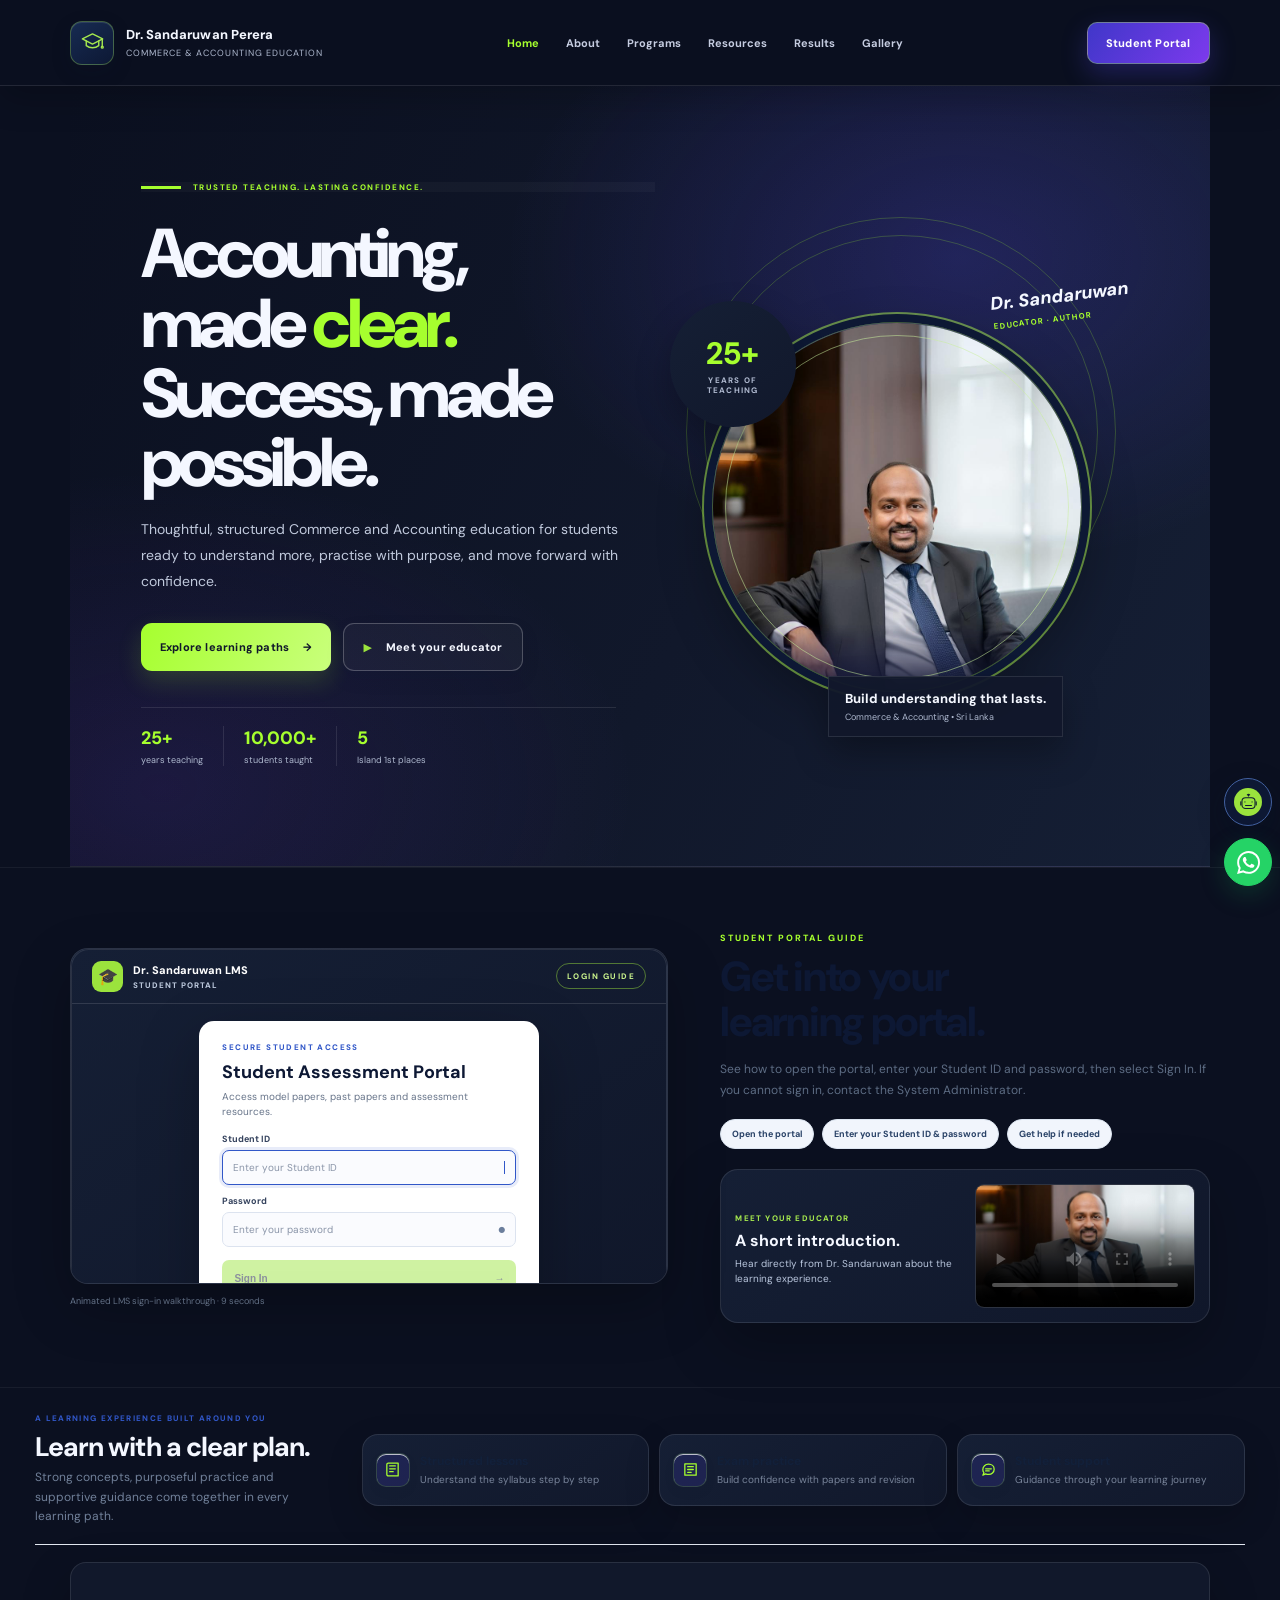
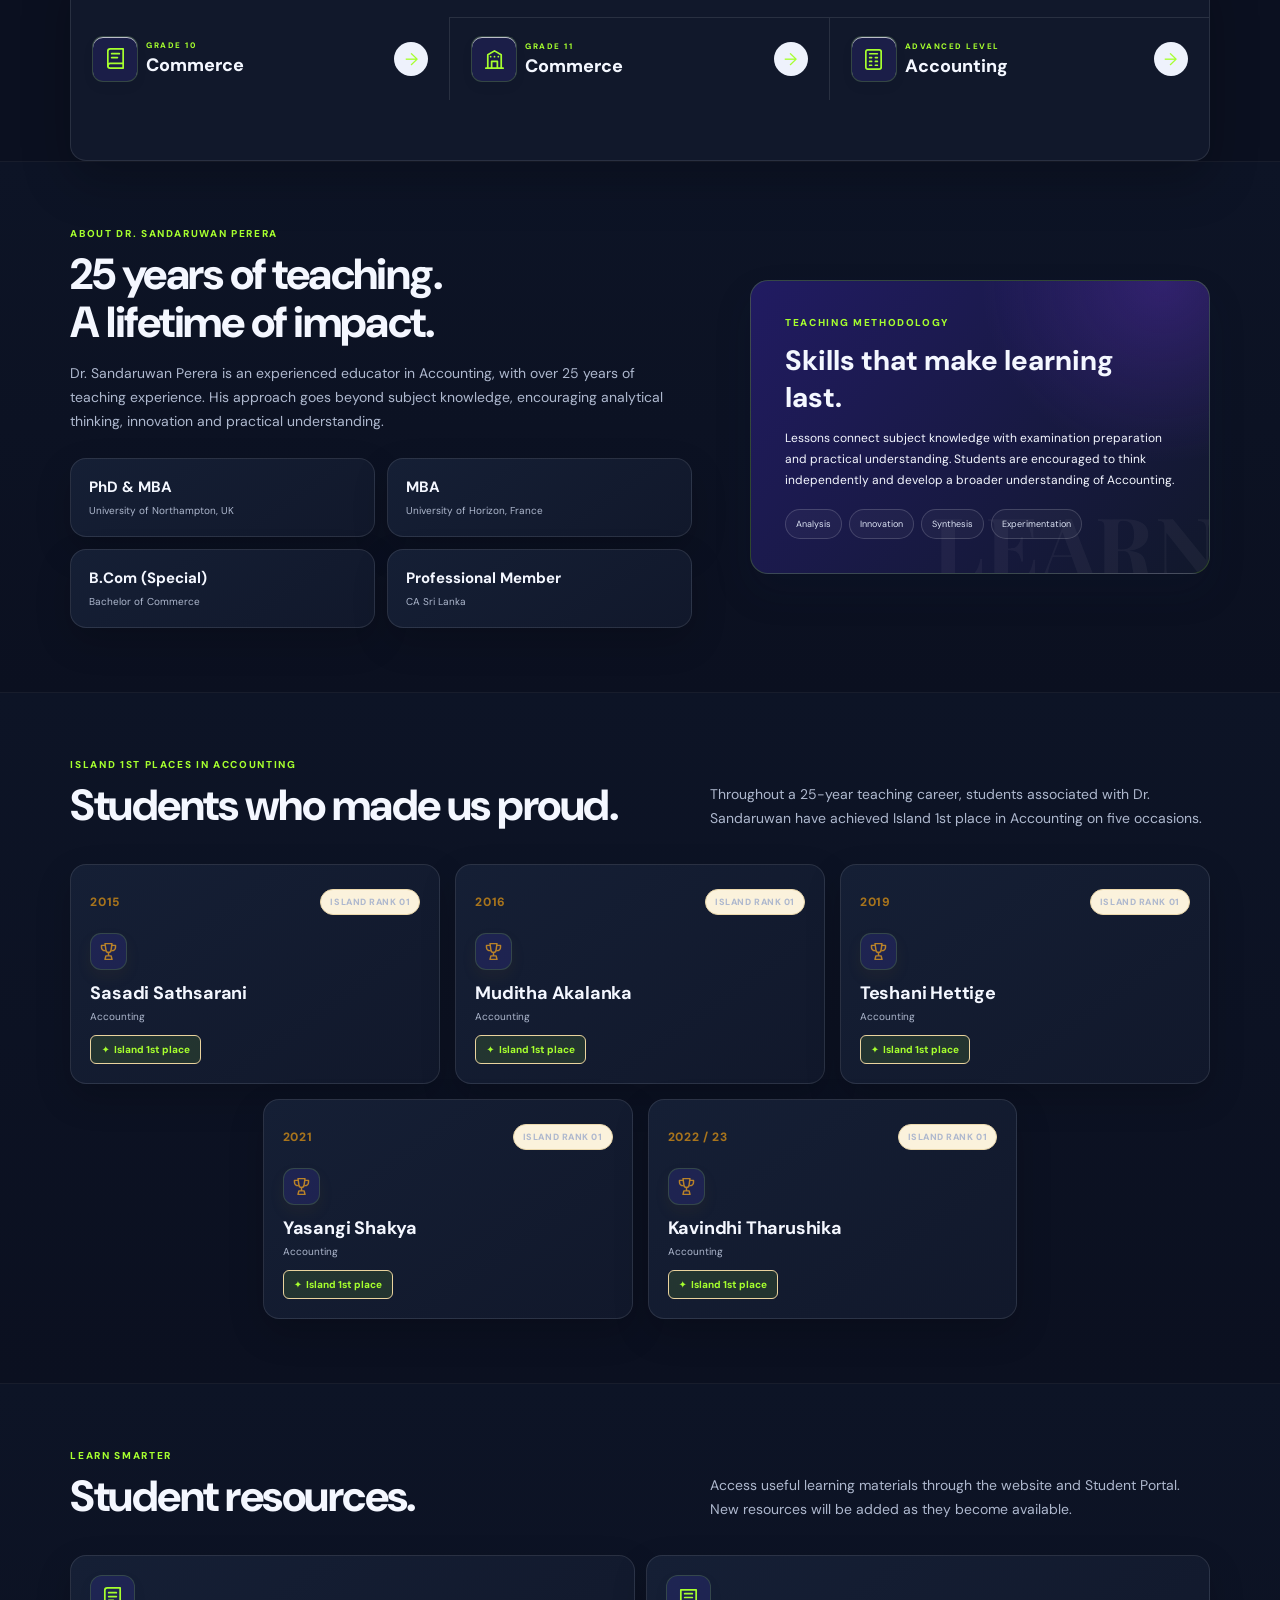
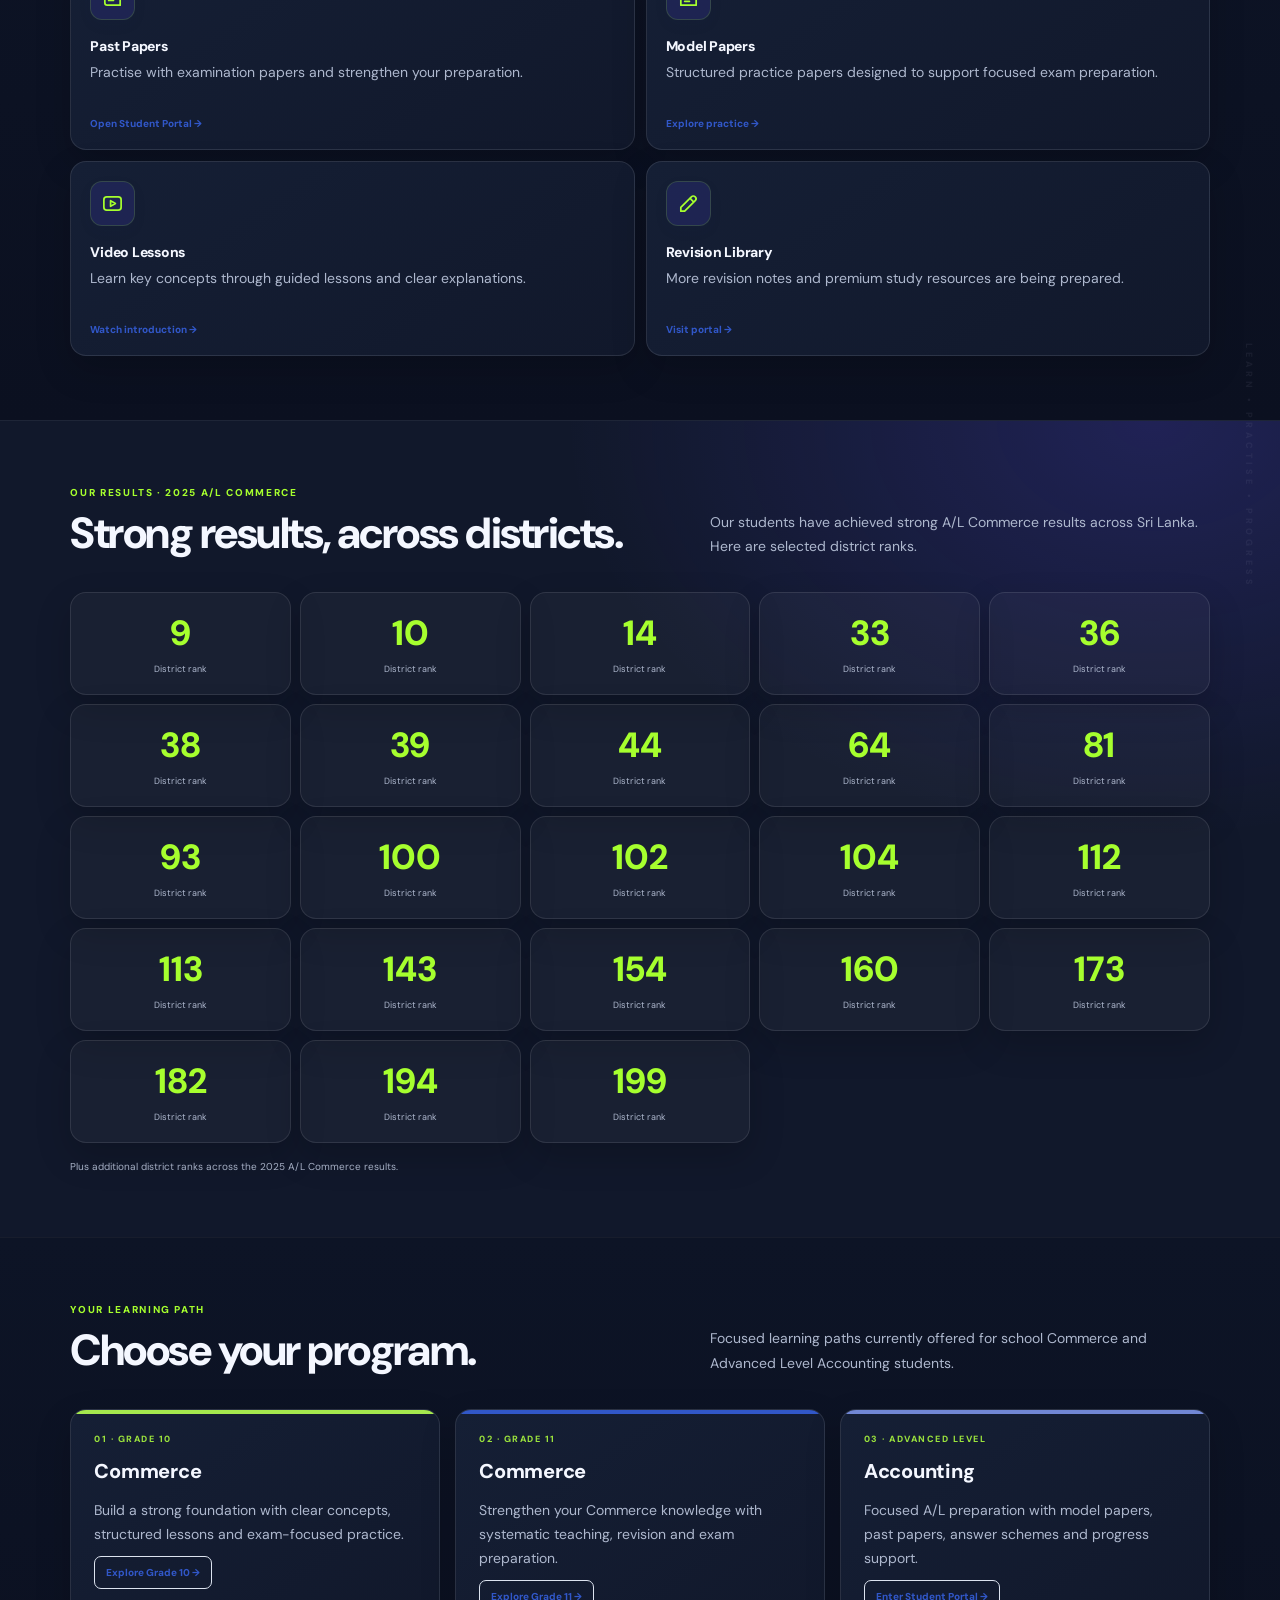
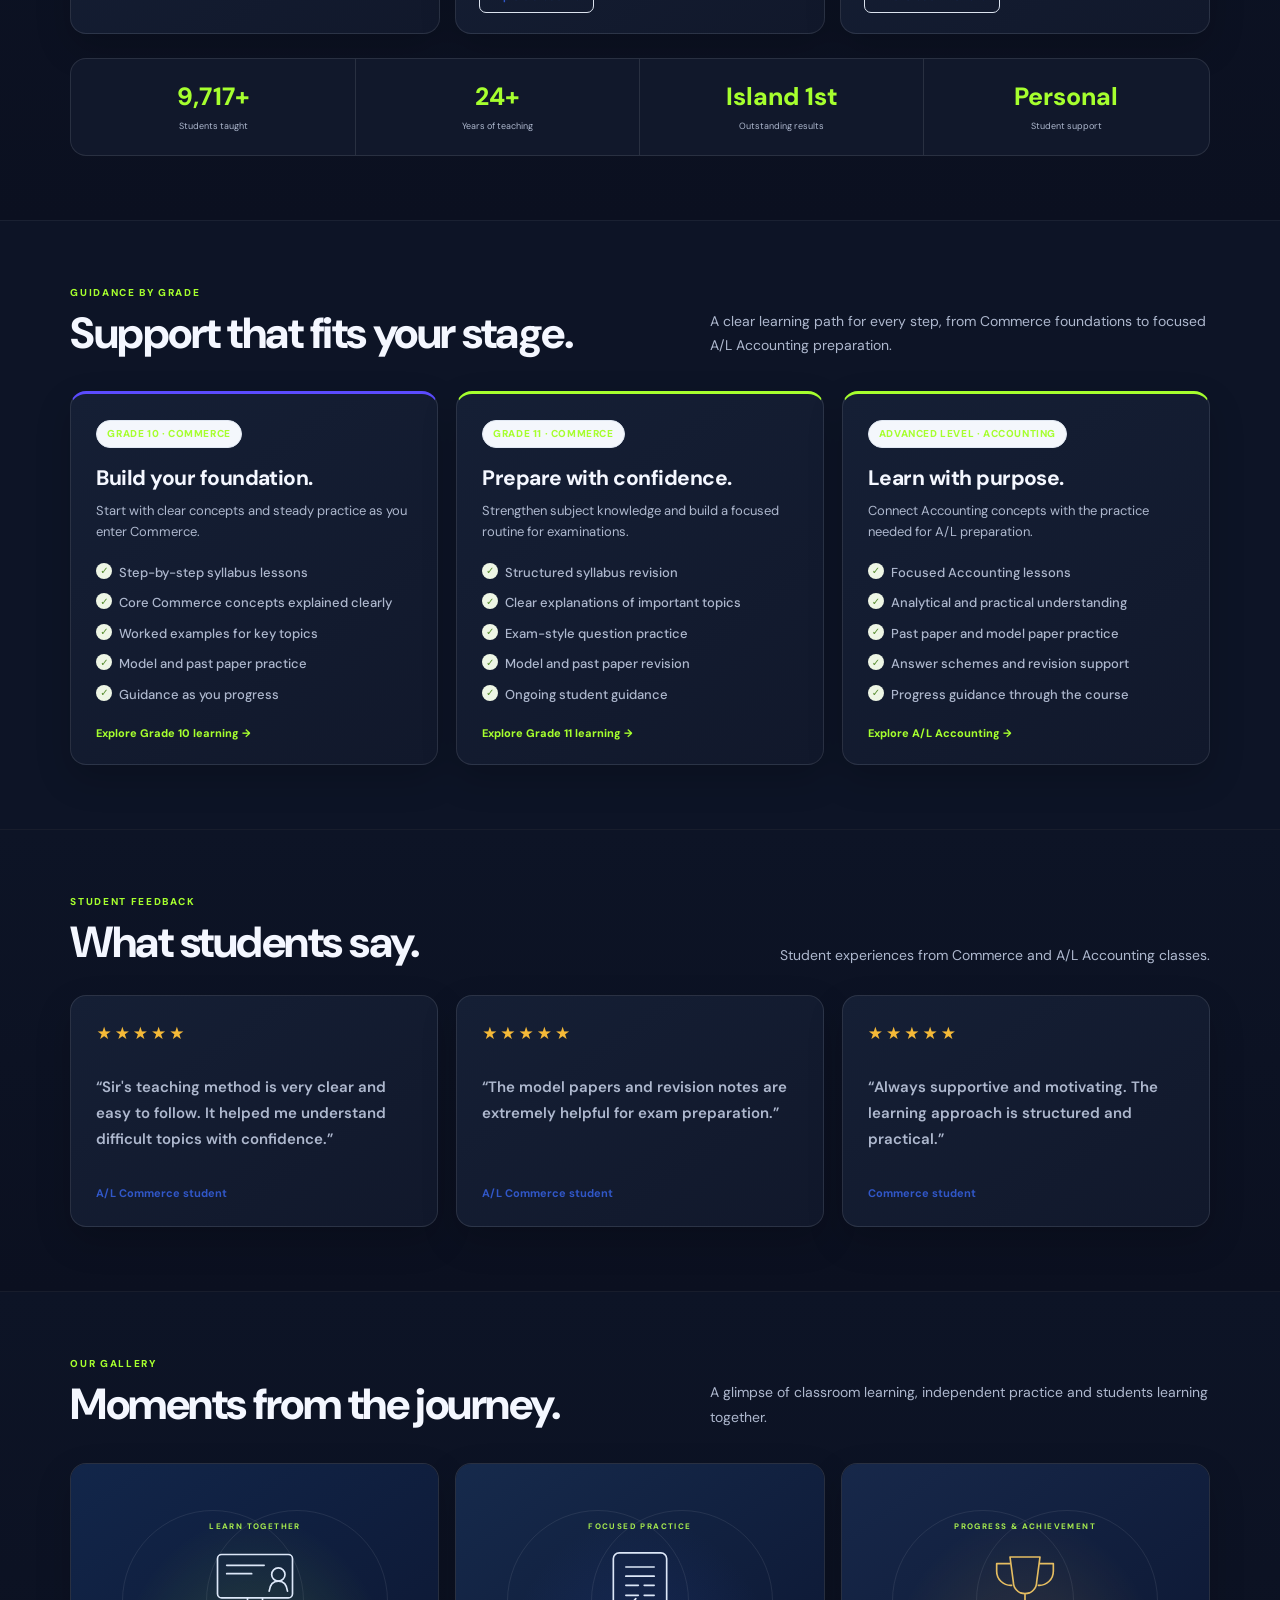
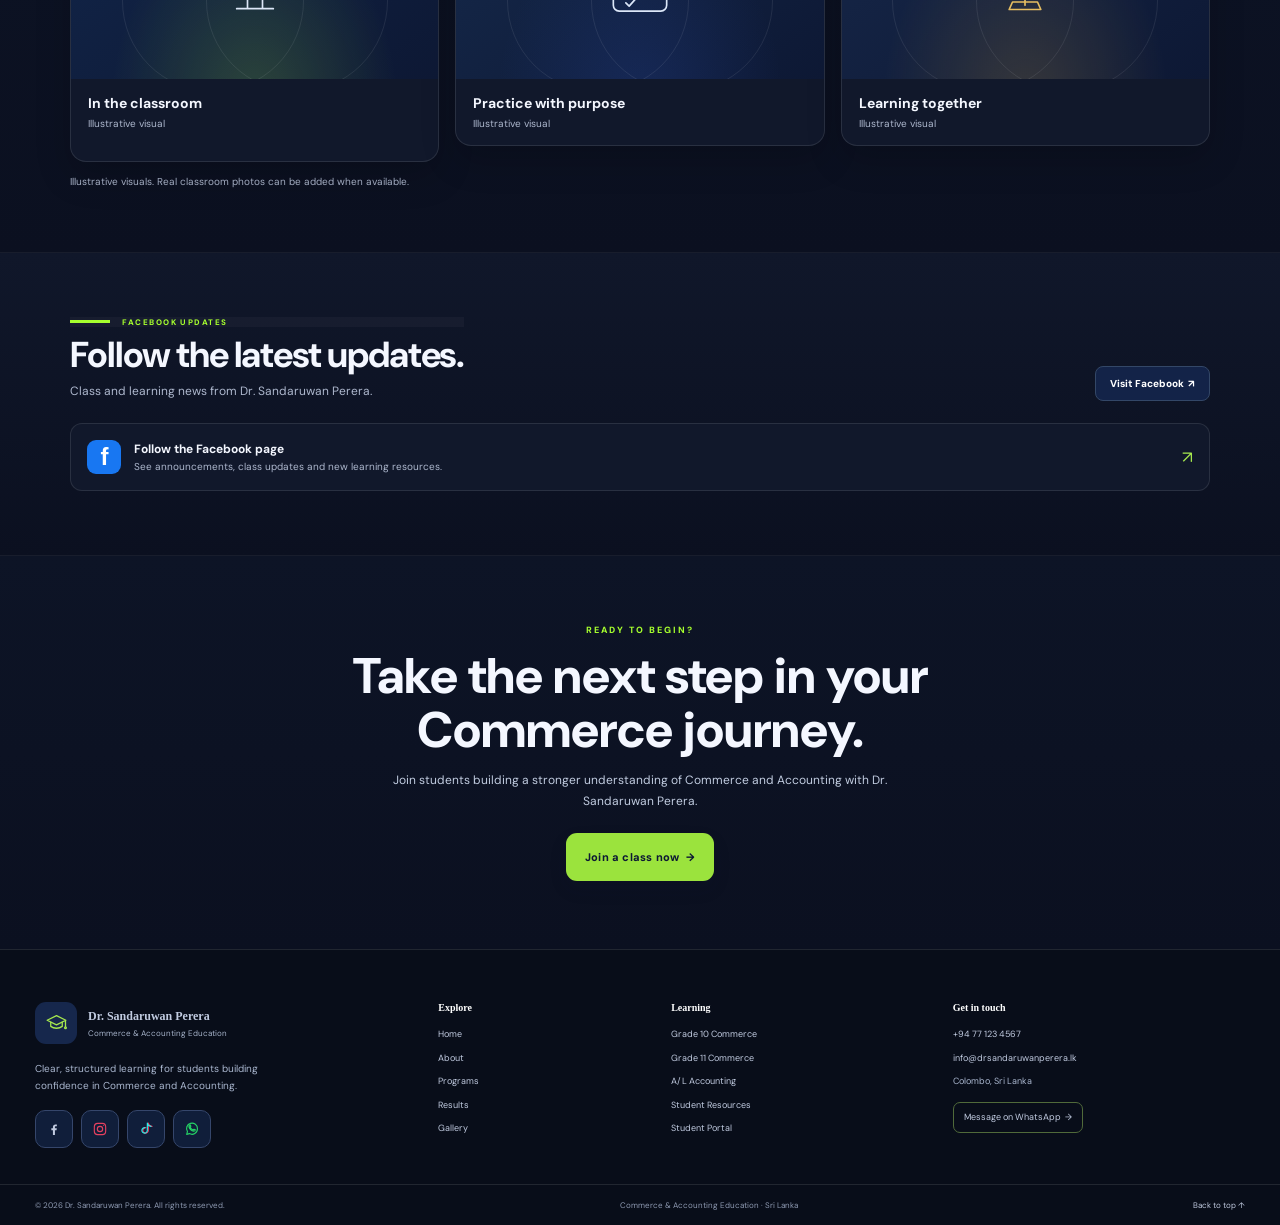
==== index.html @ b076745e "Load final accessible purple glass brand v5 on public homepage" ====
<!doctype html>
<html lang="en" class="student-glass-ui lms-brand-glass"><head><meta charset="utf-8"><meta name="viewport" content="width=device-width,initial-scale=1"><meta name="description" content="Structured Commerce and Accounting education with Dr. Sandaruwan Perera."><meta name="theme-color" content="#0b1020"><link rel="icon" type="image/svg+xml" href="assets/favicon.svg"><title>Dr. Sandaruwan Perera | Commerce &amp; Accounting Education</title><link rel="preconnect" href="https://fonts.googleapis.com"><link rel="preconnect" href="https://fonts.gstatic.com" crossorigin><link rel="stylesheet" href="https://cdnjs.cloudflare.com/ajax/libs/font-awesome/6.5.2/css/all.min.css"><link href="https://fonts.googleapis.com/css2?family=DM+Sans:wght@400;500;600;700;800&family=Playfair+Display:wght@500;600;700&display=swap" rel="stylesheet"><style>
:root{--paper:#f5f1e8;--paper2:#ebe6d9;--ink:#19372e;--green:#234c3b;--moss:#8b9b64;--gold:#bd8b45;--cream:#fffdf7;--muted:#6f786d;--line:#dcd8cb}*{box-sizing:border-box}body{margin:0;background:var(--paper);color:var(--ink);font-family:'DM Sans',sans-serif}.frame{min-height:100vh;position:relative;overflow:hidden;background:linear-gradient(90deg,#f5f1e8 0%,#f5f1e8 53%,#e9e5d9 53%,#e9e5d9 100%)}.frame:after{content:'LEARN  •  PRACTISE  •  PROGRESS';position:absolute;right:-92px;top:48%;transform:rotate(90deg);font-size:9px;letter-spacing:4px;color:#234c3b19;font-weight:800}.top{height:86px;border-bottom:1px solid var(--line);display:flex;align-items:center;justify-content:space-between;padding:0 max(calc((100vw - 1240px)/2),5.5vw);position:relative;z-index:4;background:#f5f1e8d9}.brand{display:flex;align-items:center;gap:12px}.seal{height:44px;width:44px;border:1px solid #bd8b4577;border-radius:50%;display:grid;place-items:center;color:var(--gold);font:600 16px 'Playfair Display';position:relative}.seal:before{content:'';position:absolute;inset:4px;border:1px solid #bd8b4540;border-radius:50%}.name{font-size:13px;font-weight:800;letter-spacing:.1px}.sub{font-size:9px;color:#768074;margin-top:4px;letter-spacing:.4px}.nav{display:flex;align-items:center;gap:32px}.nav a{font-size:11px;font-weight:700;color:#45564d;text-decoration:none}.nav a:first-child{color:var(--gold)}.portal{padding:13px 18px;background:var(--green);color:#fff!important;border-radius:2px;text-decoration:none;font-size:11px;font-weight:800;letter-spacing:.2px}.hero{position:relative;max-width:1240px;margin:auto;min-height:610px;display:grid;grid-template-columns:1.05fr .95fr;align-items:center;padding:30px 0 42px;z-index:1}.copy{padding:44px 10px 40px 0;position:relative;z-index:2}.eyebrow{display:flex;align-items:center;gap:12px;font-size:9px;letter-spacing:2px;text-transform:uppercase;color:var(--gold);font-weight:800}.eyebrow:before{content:'';width:40px;height:1px;background:var(--gold)}h1{font:600 clamp(48px,5.6vw,76px)/1.02 'Playfair Display',serif;letter-spacing:-2.7px;margin:27px 0 19px;color:var(--ink);max-width:670px}h1 span{color:var(--gold);font-style:italic}.copy>p{font-size:14px;line-height:1.8;color:#616e64;max-width:500px;margin:0}.buttons{display:flex;gap:12px;margin-top:28px}.button{padding:15px 19px;text-decoration:none;font-size:11px;letter-spacing:.2px;font-weight:800;display:inline-flex;align-items:center;gap:14px;border-radius:2px}.primary{background:var(--green);color:white;box-shadow:0 8px 20px #19372e1c}.outline{border:1px solid #b8bdab;color:var(--green);background:transparent}.stats{display:flex;gap:0;margin-top:36px;border-top:1px solid #d8d3c5;padding-top:18px;max-width:475px}.stat{padding:0 20px;border-right:1px solid #d8d3c5}.stat:first-child{padding-left:0}.stat:last-child{border:0}.stat b{font:600 23px 'Playfair Display';display:block;color:var(--green)}.stat small{font-size:9px;color:#727b71;display:block;margin-top:4px}.visual{height:510px;position:relative;display:flex;align-items:center;justify-content:center}.arch{height:475px;width:370px;border-radius:190px 190px 3px 3px;background:var(--green);position:absolute;right:13%;bottom:0;overflow:hidden}.arch:before{content:'';position:absolute;inset:17px;border:1px solid #d4bc805c;border-radius:180px 180px 0 0;z-index:2;pointer-events:none}.arch img{position:absolute;inset:0;width:100%;height:100%;object-fit:cover;object-position:center 18%;filter:saturate(.76) contrast(1.03);mix-blend-mode:normal;mask-image:linear-gradient(#000 0%,#000 82%,transparent 100%)}.ring{position:absolute;width:438px;height:438px;border:1px solid #bd8b454d;border-radius:50%;right:6%;top:26px}.ring:after{content:'';position:absolute;inset:16px;border:1px solid #bd8b4528;border-radius:50%}.experience{position:absolute;left:1%;top:94px;width:126px;height:126px;border-radius:50%;background:var(--cream);border:1px solid var(--line);display:grid;place-items:center;text-align:center;box-shadow:0 12px 28px #26372a19;z-index:3}.experience b{font:600 31px 'Playfair Display';color:var(--gold);display:block}.experience small{font-size:8px;font-weight:800;letter-spacing:1.2px;color:#627064;display:block;text-transform:uppercase;margin-top:1px}.signature{position:absolute;right:2%;top:77px;font:italic 18px 'Playfair Display';color:var(--green);transform:rotate(-7deg);z-index:3}.signature small{display:block;font:700 8px 'DM Sans';letter-spacing:1px;text-transform:uppercase;color:var(--gold);margin-top:5px}.caption{position:absolute;bottom:0;right:16%;background:var(--cream);padding:13px 16px;z-index:3;box-shadow:0 10px 24px #26372a17}.caption b{font:600 13px 'Playfair Display';display:block}.caption span{font-size:9px;color:#728074;display:block;margin-top:4px}.programs{max-width:1240px;margin:-1px auto 0;position:relative;z-index:3;background:var(--cream);display:grid;grid-template-columns:repeat(3,1fr);border:1px solid var(--line);box-shadow:0 18px 38px #273d2c0c}.program{padding:21px 25px;display:grid;grid-template-columns:40px 1fr auto;align-items:center;gap:14px;border-right:1px solid var(--line)}.program:last-child{border:0}.icon{width:38px;height:38px;border:1px solid #c7c8b3;border-radius:50%;display:grid;place-items:center;color:var(--gold);font-size:15px}.program small{display:block;font-size:8px;text-transform:uppercase;letter-spacing:1.5px;color:var(--gold);font-weight:800}.program b{display:block;font:600 18px 'Playfair Display';margin-top:3px}.prog-arrow{color:#798c68;font-size:18px}.notice{position:absolute;bottom:14px;left:50%;transform:translateX(-50%);font-size:9px;color:#8d9285;letter-spacing:.5px;white-space:nowrap}@media(max-width:1300px){.hero,.programs{margin-left:5.5vw;margin-right:5.5vw}.hero{min-height:555px}.visual{height:470px}.arch{height:425px;width:330px}.ring{width:390px;height:390px}.program{padding:17px}}@media(max-width:760px){.frame{background:linear-gradient(180deg,#f5f1e8 0%,#f5f1e8 55%,#e9e5d9 55%,#e9e5d9 100%)}.frame:after{display:none}.top{height:72px;padding:0 17px}.seal{width:39px;height:39px}.name{font-size:11px}.sub{font-size:8px}.nav{display:none}.portal{padding:12px 13px;font-size:9px}.hero{margin:0;padding:38px 22px 25px;display:flex;flex-direction:column;align-items:stretch;min-height:0}.copy{padding:0}.eyebrow{font-size:8px;letter-spacing:1.4px}h1{font-size:clamp(48px,12vw,68px);letter-spacing:-2px;margin:21px 0 15px}.copy>p{font-size:12px}.buttons{margin-top:21px;flex-wrap:wrap}.button{padding:13px 15px}.stats{margin-top:25px}.stat{padding:0 13px}.stat b{font-size:20px}.stat small{font-size:8px}.visual{height:360px;margin-top:4px}.arch{height:340px;width:265px;right:50%;transform:translateX(50%)}.ring{width:320px;height:320px;right:50%;transform:translateX(50%);top:15px}.experience{left:2%;top:48px;width:98px;height:98px}.experience b{font-size:25px}.experience small{font-size:7px}.signature{right:1%;top:46px;font-size:14px}.caption{right:5%;bottom:0;padding:10px 13px}.programs{margin:0 14px 48px;grid-template-columns:1fr}.program{padding:13px 16px;border-right:0;border-bottom:1px solid var(--line)}.program:last-child{border-bottom:0}.program b{font-size:16px}.notice{bottom:12px;font-size:8px}}
.section{padding:76px max(calc((100vw - 1240px)/2),5.5vw);position:relative}.section-head{display:flex;justify-content:space-between;align-items:end;gap:24px;margin-bottom:30px}.kicker{font-size:9px;text-transform:uppercase;letter-spacing:2px;color:var(--gold);font-weight:800}.section h2{font:600 clamp(32px,4vw,49px)/1.07 'Playfair Display',serif;letter-spacing:-1px;margin:10px 0 0;color:var(--green)}.section-intro{max-width:430px;color:#68746a;line-height:1.7;font-size:12px;margin:0}.about{background:#fffdf7;border-top:1px solid var(--line)}.about-grid{display:grid;grid-template-columns:1.15fr .85fr;gap:65px;align-items:center}.about-copy p{color:#606c63;line-height:1.85;font-size:13px;max-width:650px}.quote-mark{font:600 100px/.6 'Playfair Display';color:#bd8b45;opacity:.5}.qualifications{display:grid;grid-template-columns:1fr 1fr;gap:12px;margin-top:25px}.qual{padding:17px;background:#f5f1e8;border:1px solid #e5dfd1}.qual b{display:block;font:600 17px 'Playfair Display';color:var(--green)}.qual span{display:block;font-size:10px;color:#727c71;margin-top:6px;line-height:1.5}.method{background:var(--green);color:#fff;padding:31px;border-radius:2px;position:relative;overflow:hidden}.method:after{content:'LEARN';position:absolute;right:-8px;bottom:-29px;font:700 86px 'Playfair Display';color:#ffffff0b}.method .kicker{color:#d6bd83}.method h3{font:600 28px 'Playfair Display';margin:12px 0}.method p{font-size:12px;line-height:1.75;color:#dce3d9}.pill-list{display:flex;flex-wrap:wrap;gap:7px;margin-top:18px}.pill{border:1px solid #ffffff3b;border-radius:30px;padding:8px 10px;font-size:9px}.wins{background:#eae5d8}.win-grid{display:grid;grid-template-columns:repeat(5,1fr);gap:11px}.win{background:var(--cream);border:1px solid #dcd5c5;padding:18px 15px;min-height:151px}.win .year{font-size:9px;letter-spacing:1px;color:var(--gold);font-weight:800}.win b{display:block;font:600 17px 'Playfair Display';margin-top:19px;color:var(--green)}.win span{display:block;color:#778075;font-size:10px;margin-top:5px}.win .star{color:var(--gold);margin-top:13px}.res{background:#fffdf7}.resource-grid{display:grid;grid-template-columns:repeat(4,1fr);gap:13px}.resource{border:1px solid var(--line);background:#f8f5ed;padding:21px 19px;min-height:190px;display:flex;flex-direction:column}.resource .symbol{font-size:21px;color:var(--gold)}.resource h3{font:600 20px 'Playfair Display';margin:15px 0 5px;color:var(--green)}.resource p{font-size:11px;line-height:1.6;color:#6c776c;margin:0}.resource a{font-size:10px;font-weight:800;color:#234c3b;text-decoration:none;margin-top:auto;padding-top:16px}.results{background:var(--green);color:white}.results .section-head h2{color:white}.results .section-intro{color:#d1dccf}.results-list{display:grid;grid-template-columns:repeat(6,1fr);gap:9px}.rankbox{border:1px solid #ffffff30;background:#ffffff0c;padding:15px;text-align:center}.rankbox b{font:600 35px 'Playfair Display';color:#e3ca8f;display:block}.rankbox span{font-size:9px;color:#e6ecdf}.result-note{font-size:10px;color:#c3d0c1;margin-top:17px}.courses{background:#f2eee5}.course-grid{display:grid;grid-template-columns:repeat(3,1fr);gap:14px}.course{background:#fffdf7;border:1px solid var(--line);padding:25px;position:relative;min-height:210px}.course .num{color:var(--gold);font-size:9px;letter-spacing:1.5px;font-weight:800}.course h3{font:600 25px 'Playfair Display';margin:13px 0 8px}.course p{font-size:11px;color:#69766a;line-height:1.7}.course a{color:var(--green);font-size:10px;font-weight:800;text-decoration:none}.stats-band{display:grid;grid-template-columns:repeat(4,1fr);background:#fffdf7;border:1px solid var(--line);margin-top:24px}.stat-big{text-align:center;padding:21px 12px;border-right:1px solid var(--line)}.stat-big:last-child{border:0}.stat-big b{font:600 25px 'Playfair Display';color:var(--green);display:block}.stat-big span{font-size:9px;color:#778075}.feedback{background:#fffdf7}.quotes{display:grid;grid-template-columns:repeat(3,1fr);gap:13px}.review{padding:22px;background:#f5f1e8;border:1px solid var(--line)}.review .stars{color:var(--gold);letter-spacing:2px;font-size:12px}.review p{font:500 16px/1.55 'Playfair Display';color:#324d40}.review small{font-size:9px;color:#778075}.gallery{background:#eae5d8}.gallery-grid{display:grid;grid-template-columns:1.2fr 1fr 1fr 1fr;grid-template-rows:130px 130px;gap:10px}.gallery-tile{background:linear-gradient(135deg,#cccfbb,#f5f1e8);border:1px solid #d5cfbf;display:grid;place-items:center;color:#687969;font-size:10px;letter-spacing:1px}.gallery-tile:first-child{grid-row:span 2;background:linear-gradient(160deg,#1e4638,#9ba27a);color:#fff}.gallery-tile:nth-child(3){background:linear-gradient(135deg,#ddcfad,#f5f1e8)}.gallery-tile:nth-child(4){background:linear-gradient(135deg,#d8dfd0,#f5f1e8)}.contact{background:#19372e;color:white;text-align:center;padding:68px 20px}.contact .kicker{color:#d8c18c}.contact h2{color:#fff;font:600 clamp(32px,4vw,50px)/1.08 'Playfair Display';margin:13px auto;max-width:760px}.contact p{color:#d4ddd2;font-size:12px;line-height:1.7;max-width:560px;margin:0 auto}.contact .button{margin-top:22px;background:#c8a666;color:#19372e}.foot{background:#142c24;color:#dce5d8;padding:23px max(calc((100vw - 1240px)/2),5.5vw);display:flex;justify-content:space-between;gap:20px;font-size:9px}.foot span{color:#aebbad}
@media(max-width:760px){.section{padding:53px 20px}.section-head{display:block}.section-intro{margin-top:15px}.about-grid{grid-template-columns:1fr;gap:22px}.win-grid{grid-template-columns:repeat(2,1fr)}.win:last-child{grid-column:span 2}.resource-grid{grid-template-columns:1fr 1fr}.results-list{grid-template-columns:repeat(3,1fr)}.course-grid{grid-template-columns:1fr}.stats-band{grid-template-columns:1fr 1fr}.stat-big:nth-child(2){border-right:0}.stat-big:nth-child(1),.stat-big:nth-child(2){border-bottom:1px solid var(--line)}.quotes{grid-template-columns:1fr}.gallery-grid{grid-template-columns:1fr 1fr;grid-template-rows:120px 120px 120px}.gallery-tile:first-child{grid-row:span 2}.gallery-tile:nth-child(4){grid-column:span 2}.foot{display:block;line-height:2}}:root{--paper:#f5f7fb;--paper2:#e8edf6;--ink:#111318;--green:#111318;--moss:#245bff;--gold:#e3293b;--cream:#fff;--muted:#596273;--line:#dce1eb}
body{background:#f5f7fb;color:#111318}.frame{background:linear-gradient(100deg,#fff 0 55%,#edf2fb 55%)}.frame:after{color:#245bff19}.top{background:#ffffffed;border-color:#dce1eb}.seal{border-radius:10px;background:#111318;color:white;border:0;font:800 16px 'DM Sans'}.seal:before{display:none}.portal{background:#e3293b;color:white!important;border-radius:3px}.nav a:first-child{color:#e3293b}.hero{min-height:620px}.eyebrow{color:#245bff}.eyebrow:before{background:#e3293b;height:3px}.copy h1{font-family:'DM Sans';font-weight:800;letter-spacing:-4.6px;color:#111318}.copy h1 span{font-style:normal;color:#e3293b}.copy>p,.section-intro,.course p,.resource p,.review small{color:#596273}.primary{background:#e3293b;color:white;box-shadow:0 12px 28px #e3293b30}.outline{border-color:#245bff;color:#245bff}.stats,.stat{border-color:#dce1eb}.stat b,.resource a,.course a{font-family:'DM Sans';font-weight:800;color:#245bff}.arch{background:#111318;border-radius:4px;box-shadow:14px 14px #245bff}.arch:before{border:1px solid #ffffff55;border-radius:0}.ring,.ring:after{border-color:#245bff66}.experience{background:#e3293b;border:0;border-radius:6px;color:white}.experience b{color:white;font-family:'DM Sans';font-weight:800}.experience small{color:#ffe7e9}.signature{color:#111318;font-family:'DM Sans';font-weight:800}.signature small{color:#245bff}.caption{background:white;border-left:4px solid #e3293b}.caption b,.program b{font-family:'DM Sans';font-weight:800}.programs{border-color:#dce1eb}.program,.stat-big{border-color:#dce1eb}.icon{border:0;border-radius:5px;background:#245bff;color:white}.program small,.kicker{color:#e3293b}.prog-arrow{color:#245bff}.section h2{font-family:'DM Sans';font-weight:800;letter-spacing:-1.7px;color:#111318}.about,.res,.feedback{background:#fff}.qual{background:#f5f7fb;border-color:#dce1eb}.qual b,.course h3{font-family:'DM Sans';font-weight:800;color:#111318}.qual span{color:#596273}.method{background:#111318;border-left:5px solid #245bff;border-radius:0}.method .kicker{color:#75a1ff}.method h3{font-family:'DM Sans';font-weight:800}.wins,.courses,.gallery{background:#edf2fb}.win,.resource,.course{background:white;border-color:#dce1eb;border-radius:0}.win{border-top:3px solid #e3293b}.win b{font-family:'DM Sans';font-weight:800;color:#111318}.win .star,.resource .symbol{color:#245bff}.resource{background:#f5f7fb;border-top:3px solid #245bff}.resource h3{font-family:'DM Sans';font-weight:800;color:#111318}.results{background:#111318;border-top:4px solid #e3293b}.results .section-head h2{color:white}.results .section-intro,.result-note{color:#ccd2dd}.results .kicker{color:#75a1ff}.rankbox{border-color:#39404e;background:#ffffff0a;border-radius:0}.rankbox b{font-family:'DM Sans';font-weight:800;color:white}.rankbox span{color:#d1d7e2}.rankbox:nth-child(3n+1){border-top:2px solid #e3293b}.rankbox:nth-child(3n+2){border-top:2px solid #245bff}.course{border-top:3px solid #245bff}.course:nth-child(2){border-top-color:#e3293b}.stat-big b{font-family:'DM Sans';font-weight:800;color:#e3293b}.review{background:#f5f7fb;border:0;border-left:3px solid #245bff}.review:nth-child(2){border-left-color:#e3293b}.review:nth-child(3){border-left-color:#111318}.review .stars{color:#e3293b}.review p{font-family:'DM Sans';font-weight:600;color:#111318}.gallery-tile{background:linear-gradient(135deg,#dce5fa,#f5f7fb);border-color:#dce1eb;color:#245bff}.gallery-tile:first-child{background:#111318;color:white;border-bottom:5px solid #e3293b}.contact{background:#111318;border-top:5px solid #e3293b}.contact .kicker{color:#75a1ff}.contact h2{font-family:'DM Sans';font-weight:800;color:white}.contact p{color:#d1d7e2}.contact .button{background:#e3293b;color:white;border-radius:3px}.foot{background:#090a0e;color:white}.foot span{color:#aeb6c4}
@media(max-width:760px){.frame{background:linear-gradient(180deg,#fff 0 55%,#edf2fb 55%)}.copy h1{letter-spacing:-3px}.arch{right:50%;transform:translateX(50%);height:330px;width:260px;box-shadow:9px 9px #245bff}.section h2{letter-spacing:-1px}}/* Professional card finish + gentle reveal motion */
html{scroll-behavior:smooth;scroll-padding-top:88px}.top{position:sticky;top:0;backdrop-filter:blur(12px);box-shadow:0 5px 20px #1113180a;transition:box-shadow .25s ease}.resource,.course,.win,.review,.qual,.rankbox{transition:transform .28s ease,box-shadow .28s ease,border-color .28s ease}.resource,.course,.win,.review{box-shadow:0 8px 24px #111a2a0a}.resource:hover,.course:hover,.win:hover,.review:hover{transform:translateY(-5px);box-shadow:0 16px 32px #111a2a14;border-color:#245bff}.qual:hover{transform:translateY(-3px);box-shadow:0 10px 22px #111a2a12}.rankbox:hover{transform:translateY(-3px);background:#ffffff12}.programs{box-shadow:0 16px 36px #111a2a12}.button,.portal,.resource a,.course a{transition:transform .2s ease,filter .2s ease,box-shadow .2s ease}.button:hover,.portal:hover{transform:translateY(-2px);filter:brightness(1.04)}.primary:hover{box-shadow:0 16px 32px #e3293b3e}.js-reveal{opacity:0;transform:translateY(22px);transition:opacity .7s ease,transform .7s cubic-bezier(.2,.7,.2,1)}.js-reveal.is-visible{opacity:1;transform:translateY(0)}.js-stagger>*{transition-delay:calc(var(--i,0)*75ms)}.hero .copy{animation:heroIn .85s cubic-bezier(.2,.7,.2,1) both}.hero .visual{animation:heroIn .95s .12s cubic-bezier(.2,.7,.2,1) both}@keyframes heroIn{from{opacity:0;transform:translateY(18px)}to{opacity:1;transform:translateY(0)}}
@media(prefers-reduced-motion:reduce){html{scroll-behavior:auto}*,*:before,*:after{animation-duration:.01ms!important;animation-iteration-count:1!important;transition-duration:.01ms!important}.js-reveal{opacity:1;transform:none}}/* Fresh direction: deep navy, white and vivid green */
:root{--paper:#f3f6fc;--paper2:#e9eef8;--ink:#0d1834;--green:#0d1834;--moss:#9be33d;--gold:#9be33d;--cream:#fff;--muted:#5d6c83;--line:#dce3ef}
body{background:#f3f6fc;color:#0d1834}.frame{background:#f3f6fc}.frame:after{color:#9be33d17}.top{background:#fff;border-color:#dce3ef}.seal{background:#0d1834;color:#9be33d;border-radius:12px;border:1px solid #20325c;font:800 15px 'DM Sans'}.seal:before{display:none}.nav a:first-child{color:#3858c9}.portal{background:#9be33d;color:#10203a!important;border-radius:8px;box-shadow:0 8px 22px #9be33335}.hero{max-width:none;padding:52px max(calc((100vw - 1240px)/2),5.5vw) 60px;min-height:650px;background:radial-gradient(ellipse at 76% 32%,#243d77 0,transparent 33%),linear-gradient(115deg,#0b1530,#101e42 65%,#142956);color:#fff}.copy{padding-left:0}.eyebrow{color:#b6ed73;border-color:#9be34455;background:#ffffff08}.eyebrow:before{background:#9be33d}.copy h1{font-family:'DM Sans';font-size:clamp(48px,5.7vw,74px);font-weight:800;letter-spacing:-4.5px;color:#fff}.copy h1 span{color:#9be33d;font-style:normal}.copy>p{color:#c0cbe0}.primary{background:#9be33d;color:#0c1933;box-shadow:0 12px 30px #9be33d2e}.primary:hover{background:#aaf04f}.outline{border-color:#7387b5;color:#fff;background:#ffffff08}.stats{border-color:#ffffff2c}.stat{border-color:#ffffff2c}.stat b{color:#9be33d;font-family:'DM Sans';font-weight:800}.stat small{color:#afbdd6}.visual{height:530px}.arch{background:#122348;border-radius:180px 180px 8px 8px;border:1px solid #9be33d55;box-shadow:0 18px 0 -8px #9be33d;height:470px;width:365px}.arch:before{border:1px solid #b9ed7b66;border-radius:170px 170px 0 0}.arch img{filter:saturate(.86);mask-image:linear-gradient(#000 0%,#000 84%,transparent 100%)}.ring{border-color:#8d9de35c}.ring:after{border-color:#9be33d38}.experience{background:#9be33d;color:#0d1834;border:0;border-radius:50%;box-shadow:0 12px 32px #0005}.experience b{font-family:'DM Sans';font-weight:800;color:#0d1834}.experience small{color:#274119}.signature{color:#fff;font-family:'DM Sans';font-weight:800}.signature small{color:#b6ed73}.caption{background:#0d1834;color:#fff;border:1px solid #ffffff30;border-left:3px solid #9be33d}.caption span{color:#bdc9df}.programs{background:#fff;border-color:#dce3ef;box-shadow:0 20px 45px #10244b16}.program{border-color:#dce3ef}.icon{background:#e9efff;color:#3157c8;border:1px solid #d8e2ff;border-radius:11px}.program small,.kicker{color:#3858c9}.program b{font-family:'DM Sans';font-weight:800;color:#0d1834}.prog-arrow{color:#3157c8}.section h2{font-family:'DM Sans';font-weight:800;letter-spacing:-1.6px;color:#0d1834}.section-intro{color:#5d6c83}.about,.res,.feedback{background:#fff}.qual{background:#f4f7fc;border-color:#dce3ef;border-radius:10px}.qual b,.course h3{font-family:'DM Sans';font-weight:800;color:#0d1834}.qual span{color:#5d6c83}.method{background:#101d3c;border:1px solid #293c68;border-left:4px solid #9be33d;border-radius:14px}.method .kicker{color:#b6ed73}.method h3{font-family:'DM Sans';font-weight:800}.method p{color:#c1cce0}.pill{border-color:#57698d;border-radius:20px}.wins,.courses,.gallery{background:#f3f6fc}.win,.resource,.course{background:#fff;border-color:#dce3ef;border-radius:12px;box-shadow:0 8px 24px #10244b0c}.win{border-top:3px solid #9be33d}.win b{font-family:'DM Sans';font-weight:800;color:#0d1834}.win .star,.resource .symbol{color:#3157c8}.resource{background:#fff;border-top:3px solid #3157c8}.resource h3{font-family:'DM Sans';font-weight:800;color:#0d1834}.resource a,.course a{color:#3157c8}.results{background:#0d1834;border-top:4px solid #9be33d}.results .section-head h2{color:#fff}.results .section-intro,.result-note{color:#c1cce0}.results .kicker{color:#b6ed73}.rankbox{border-color:#354469;background:#ffffff09;border-radius:9px}.rankbox b{font-family:'DM Sans';font-weight:800;color:#9be33d}.rankbox span{color:#d4def0}.rankbox:nth-child(3n+1){border-top:2px solid #9be33d}.rankbox:nth-child(3n+2){border-top:2px solid #607ee0}.course{border-top:3px solid #9be33d}.course:nth-child(2){border-top-color:#3157c8}.course p{color:#5d6c83}.stat-big{border-color:#dce3ef}.stat-big b{font-family:'DM Sans';font-weight:800;color:#0d1834}.stat-big span{color:#5d6c83}.review{background:#f3f6fc;border:1px solid #e1e7f0;border-left:3px solid #9be33d;border-radius:10px}.review:nth-child(2){border-left-color:#3157c8}.review:nth-child(3){border-left-color:#0d1834}.review .stars{color:#3157c8}.review p{font-family:'DM Sans';font-weight:600;color:#0d1834}.gallery-tile{background:linear-gradient(135deg,#e4ebf9,#fff);border-color:#dce3ef;color:#3157c8;border-radius:10px}.gallery-tile:first-child{background:#122348;color:#fff;border-bottom:4px solid #9be33d}.gallery-tile:nth-child(3){background:linear-gradient(135deg,#edf7df,#fff)}.gallery-tile:nth-child(4){background:linear-gradient(135deg,#e1e9fb,#fff)}.contact{background:#0d1834;border-top:4px solid #9be33d}.contact .kicker{color:#b6ed73}.contact h2{font-family:'DM Sans';font-weight:800;color:#fff}.contact p{color:#c1cce0}.contact .button{background:#9be33d;color:#0d1834;border-radius:8px}.foot{background:#080f22;color:#fff;border-top:1px solid #293754}.foot span{color:#a8b5ce}
@media(max-width:760px){.frame{background:#f3f6fc}.hero{padding:38px 22px 26px;min-height:0}.copy h1{letter-spacing:-3px}.arch{right:50%;transform:translateX(50%);height:330px;width:260px;box-shadow:0 12px 0 -5px #9be33d}.experience{background:#9be33d}.section h2{letter-spacing:-1px}}/* Final refinement: consistent icon system and editorial intro video */
.program .icon{width:46px;height:46px}.program .icon svg{width:23px;height:23px;stroke:currentColor;fill:none;stroke-width:1.7;stroke-linecap:round;stroke-linejoin:round}.resource{padding:23px;min-height:204px}.resource .symbol{width:46px;height:46px;display:grid;place-items:center;border-radius:12px;background:#edf2ff;color:#3157c8}.resource .symbol svg{width:23px;height:23px;stroke:currentColor;fill:none;stroke-width:1.7;stroke-linecap:round;stroke-linejoin:round}.resource:nth-child(2) .symbol{background:#eef6e4;color:#538522}.resource:nth-child(3) .symbol{background:#eaf0ff;color:#3157c8}.resource:nth-child(4) .symbol{background:#f1f3f8;color:#0d1834}.resource h3{margin-top:17px;font-size:18px}.course,.win,.review,.qual{box-shadow:0 8px 25px #10244b0c}.course{padding:27px}.win{border-radius:10px;padding:19px}.review{padding:23px}.programs{border-radius:13px;overflow:hidden}.method{box-shadow:0 15px 35px #0d183422}.video-feature{background:#fff;padding:64px max(calc((100vw - 1240px)/2),5.5vw);display:grid;grid-template-columns:1.1fr .9fr;gap:52px;align-items:center}.video-frame{aspect-ratio:16/9;background:#0d1834;border-radius:14px;overflow:hidden;position:relative;box-shadow:0 18px 40px #10244b24;border:1px solid #dce3ef}.video-frame video{width:100%;height:100%;object-fit:cover;display:block;background:#0d1834}.video-copy .kicker{font-size:9px;letter-spacing:2px;text-transform:uppercase;font-weight:800}.video-copy h2{font:800 clamp(29px,3.3vw,42px)/1.08 'DM Sans';letter-spacing:-1.3px;color:#0d1834;margin:10px 0 14px}.video-copy p{font-size:12px;line-height:1.8;color:#5d6c83}.video-points{display:flex;flex-wrap:wrap;gap:8px;margin-top:17px}.video-points span{font-size:9px;font-weight:700;color:#294267;background:#f1f5fc;border:1px solid #dce5f1;border-radius:20px;padding:8px 11px}.video-caption{font-size:9px;color:#718099;margin-top:11px}.qual{border-radius:9px}.rankbox{padding:17px 12px}.section-head{margin-bottom:32px}.resource:hover,.course:hover,.win:hover,.review:hover{box-shadow:0 16px 34px #10244b18}
@media(max-width:760px){.video-feature{padding:48px 20px;grid-template-columns:1fr;gap:22px}.video-copy h2{font-size:31px}.resource{min-height:185px;padding:17px}.resource .symbol{width:40px;height:40px}.program .icon{width:40px;height:40px}}</style><link rel="stylesheet" href="homepage-redesign.css"><link rel="stylesheet" href="homepage-redesign-overrides.css"><link rel="stylesheet" href="homepage-redesign-mobile.css"><link rel="stylesheet" href="homepage-production.css?v=default-20261115">
<link rel="stylesheet" href="professional-theme.css?v=glass-1">
<link id="lms-brand-glass-theme-stylesheet" rel="stylesheet" href="https://drsandaruwanperera.lk/studentportal/brand-glass-theme.css?v=5">

    <link rel="stylesheet" href="https://drsandaruwanperera.lk/studentportal/christmas-theme.css?v=20261121-purple-glass5">
    <script type="module" src="https://drsandaruwanperera.lk/studentportal/christmas-theme.js?v=20261121-purple-glass6"></script>
</head><body><main class="frame"><header class="top"><div class="brand"><div class="seal cap-mark" aria-hidden="true"><svg viewBox="0 0 32 32"><path d="M3 11.5 16 5l13 6.5L16 18z"/><path d="M8 14v6c4.5 3.5 11.5 3.5 16 0v-6M28.5 12v8"/><circle cx="28.5" cy="22" r="1.2"/></svg></div><div><div class="name">Dr. Sandaruwan Perera</div><div class="sub">COMMERCE & ACCOUNTING EDUCATION</div></div></div><nav class="nav"><a href="#home">Home</a><a href="#about">About</a><a href="#programs">Programs</a><a href="#resources">Resources</a><a href="#results">Results</a><a href="#gallery">Gallery</a></nav><a class="portal" href="https://drsandaruwanperera.lk/studentportal/">Student Portal</a></header><section class="hero"><div class="copy"><div class="eyebrow">Trusted teaching. Lasting confidence.</div><h1>Accounting,<br>made <span>clear.</span><br>Success, made possible.</h1><p>Thoughtful, structured Commerce and Accounting education for students ready to understand more, practise with purpose, and move forward with confidence.</p><div class="buttons"><a class="button primary" href="#programs">Explore learning paths <span>→</span></a><a class="button outline" href="#intro"><span style="color:var(--gold)">▶</span> Meet your educator</a></div><div class="stats"><div class="stat"><b>25+</b><small>years teaching</small></div><div class="stat"><b>10,000+</b><small>students taught</small></div><div class="stat"><b>5</b><small>Island 1st places</small></div></div></div><div class="visual"><div class="ring"></div><div class="arch"><video class="hero-loop" autoplay muted loop playsinline preload="metadata" poster="assets/sir-photo.png" aria-label="Dr. Sandaruwan Perera teaching"><source src="assets/hero-animation.mp4" type="video/mp4"></video></div><div class="experience"><div><b>25+</b><small>years of<br>teaching</small></div></div><div class="signature">Dr. Sandaruwan<small>Educator · Author</small></div><div class="caption"><b>Build understanding that lasts.</b><span>Commerce & Accounting • Sri Lanka</span></div></div></section><section class="programs" id="programs"><div class="program"><div class="icon"><svg viewBox="0 0 24 24"><path d="M4 19.5A2.5 2.5 0 0 1 6.5 17H20"/><path d="M6.5 2H20v20H6.5A2.5 2.5 0 0 1 4 19.5v-15A2.5 2.5 0 0 1 6.5 2Z"/><path d="M8 7h8M8 11h6"/></svg></div><div><small>Grade 10</small><b>Commerce</b></div><div class="prog-arrow">→</div></div><div class="program"><div class="icon"><svg viewBox="0 0 24 24"><path d="M3 21h18M5 21V7l7-4 7 4v14M9 21v-7h6v7M8 9h.01M12 9h.01M16 9h.01"/></svg></div><div><small>Grade 11</small><b>Commerce</b></div><div class="prog-arrow">→</div></div><div class="program"><div class="icon"><svg viewBox="0 0 24 24"><rect x="4" y="2" width="16" height="20" rx="2"/><path d="M8 6h8M8 10h2m4 0h2m-8 4h2m4 0h2m-8 4h2m4 0h2"/></svg></div><div><small>Advanced Level</small><b>Accounting</b></div><div class="prog-arrow">→</div></div></section><section class="video-feature" id="intro"><div><div class="video-frame"><div class="login-tutorial" id="loginTutorial" data-step="1"><div class="tutorial-bar"><span class="tutorial-brand"><b>🎓</b><span>Dr. Sandaruwan LMS<small>STUDENT PORTAL</small></span></span><span class="tutorial-tag">LOGIN GUIDE</span></div><div class="tutorial-stage"><div class="portal-mini"><div class="portal-kicker">SECURE STUDENT ACCESS</div><h3>Student Assessment Portal</h3><p>Access model papers, past papers and assessment resources.</p><div class="portal-login"><div class="guide-label">Student ID</div><div class="guide-field" id="guideId">Enter your Student ID<span class="guide-cursor"></span></div><div class="guide-label">Password</div><div class="guide-field" id="guidePassword">Enter your password<span class="guide-lock">●</span></div><button class="guide-signin" id="guideSignIn" type="button" disabled>Sign In <span>→</span></button><div class="guide-help">Need assistance? Contact the System Administrator.</div></div></div></div><div class="tutorial-footer"><div class="tutorial-stepcopy"><b id="guideTitle">Step 1 of 3 · Open the Student Portal</b><span id="guideText">Go to the Student Portal sign-in page.</span></div><button class="guide-play" id="guidePlay" type="button">▶&nbsp; Play guide</button></div><div class="tutorial-progress"><span id="guideProgress"></span></div></div></div><div class="video-caption">Animated LMS sign-in walkthrough · 9 seconds</div></div><div class="video-copy"><div class="kicker">Student portal guide</div><h2>Get into your<br>learning portal.</h2><p>See how to open the portal, enter your Student ID and password, then select Sign In. If you cannot sign in, contact the System Administrator.</p><div class="video-points"><span>Open the portal</span><span>Enter your Student ID & password</span><span>Get help if needed</span></div><div class="educator-intro"><div><span class="educator-video-kicker">MEET YOUR EDUCATOR</span><h3>A short introduction.</h3><p>Hear directly from Dr. Sandaruwan about the learning experience.</p></div><video controls playsinline preload="metadata" poster="assets/sir-photo.png"><source src="assets/lms-intro.mp4" type="video/mp4">Your browser does not support video playback.</video></div></div></section><section class="why"><div class="why-inner"><div class="why-intro"><div class="why-label">A learning experience built around you</div><h2>Learn with a clear plan.</h2><p>Strong concepts, purposeful practice and supportive guidance come together in every learning path.</p></div><div class="why-item"><span class="why-icon"><svg viewBox="0 0 24 24"><path d="M4 5a2 2 0 0 1 2-2h14v18H6a2 2 0 0 1-2-2zM8 7h8M8 11h8M8 15h5"/></svg></span><b>Structured lessons</b><small>Understand the syllabus step by step</small></div><div class="why-item"><span class="why-icon"><svg viewBox="0 0 24 24"><path d="M4 4h16v16H4zM8 8h8M8 12h8M8 16h5"/></svg></span><b>Exam practice</b><small>Build confidence with papers and revision</small></div><div class="why-item"><span class="why-icon"><svg viewBox="0 0 24 24"><path d="M20 11.5a7.5 7.5 0 0 1-8 7.5 9 9 0 0 1-4-.9L4 20l1.5-3.5A7 7 0 0 1 4 12c0-4.2 3.6-7.5 8-7.5s8 2.8 8 7zM8 11h8m-8 3h5"/></svg></span><b>Student support</b><small>Guidance through your learning journey</small></div></div></section><section class="section about"><div class="about-grid"><div class="about-copy"><div class="kicker">About Dr. Sandaruwan Perera</div><h2>25 years of teaching.<br>A lifetime of impact.</h2><p>Dr. Sandaruwan Perera is an experienced educator in Accounting, with over 25 years of teaching experience. His approach goes beyond subject knowledge, encouraging analytical thinking, innovation and practical understanding.</p><div class="qualifications"><div class="qual"><b>PhD & MBA</b><span>University of Northampton, UK</span></div><div class="qual"><b>MBA</b><span>University of Horizon, France</span></div><div class="qual"><b>B.Com (Special)</b><span>Bachelor of Commerce</span></div><div class="qual"><b>Professional Member</b><span>CA Sri Lanka</span></div></div></div><aside class="method"><div class="kicker">Teaching methodology</div><h3>Skills that make learning last.</h3><p>Lessons connect subject knowledge with examination preparation and practical understanding. Students are encouraged to think independently and develop a broader understanding of Accounting.</p><div class="pill-list"><span class="pill">Analysis</span><span class="pill">Innovation</span><span class="pill">Synthesis</span><span class="pill">Experimentation</span></div></aside></div></section>
<section class="section wins"><div class="section-head"><div><div class="kicker">Island 1st places in Accounting</div><h2>Students who made us proud.</h2></div><p class="section-intro">Throughout a 25-year teaching career, students associated with Dr. Sandaruwan have achieved Island 1st place in Accounting on five occasions.</p></div><div class="win-grid"><article class="win reveal"><div class="win-meta"><span class="win-year">2015</span><span class="win-rank">ISLAND RANK 01</span></div><div class="win-medal"><svg viewBox="0 0 24 24" aria-hidden="true"><path d="M8 3h8l-1 7a3 3 0 0 1-6 0z"/><path d="M8 5H4v2a4 4 0 0 0 4 4m8-6h4v2a4 4 0 0 1-4 4M12 13v4m-4 4h8l-1-4H9z"/></svg></div><h3>Sasadi Sathsarani</h3><p>Accounting</p><div class="win-badge">✦&nbsp; Island 1st place</div></article><article class="win reveal"><div class="win-meta"><span class="win-year">2016</span><span class="win-rank">ISLAND RANK 01</span></div><div class="win-medal"><svg viewBox="0 0 24 24" aria-hidden="true"><path d="M8 3h8l-1 7a3 3 0 0 1-6 0z"/><path d="M8 5H4v2a4 4 0 0 0 4 4m8-6h4v2a4 4 0 0 1-4 4M12 13v4m-4 4h8l-1-4H9z"/></svg></div><h3>Muditha Akalanka</h3><p>Accounting</p><div class="win-badge">✦&nbsp; Island 1st place</div></article><article class="win reveal"><div class="win-meta"><span class="win-year">2019</span><span class="win-rank">ISLAND RANK 01</span></div><div class="win-medal"><svg viewBox="0 0 24 24" aria-hidden="true"><path d="M8 3h8l-1 7a3 3 0 0 1-6 0z"/><path d="M8 5H4v2a4 4 0 0 0 4 4m8-6h4v2a4 4 0 0 1-4 4M12 13v4m-4 4h8l-1-4H9z"/></svg></div><h3>Teshani Hettige</h3><p>Accounting</p><div class="win-badge">✦&nbsp; Island 1st place</div></article><article class="win reveal"><div class="win-meta"><span class="win-year">2021</span><span class="win-rank">ISLAND RANK 01</span></div><div class="win-medal"><svg viewBox="0 0 24 24" aria-hidden="true"><path d="M8 3h8l-1 7a3 3 0 0 1-6 0z"/><path d="M8 5H4v2a4 4 0 0 0 4 4m8-6h4v2a4 4 0 0 1-4 4M12 13v4m-4 4h8l-1-4H9z"/></svg></div><h3>Yasangi Shakya</h3><p>Accounting</p><div class="win-badge">✦&nbsp; Island 1st place</div></article><article class="win reveal"><div class="win-meta"><span class="win-year">2022 / 23</span><span class="win-rank">ISLAND RANK 01</span></div><div class="win-medal"><svg viewBox="0 0 24 24" aria-hidden="true"><path d="M8 3h8l-1 7a3 3 0 0 1-6 0z"/><path d="M8 5H4v2a4 4 0 0 0 4 4m8-6h4v2a4 4 0 0 1-4 4M12 13v4m-4 4h8l-1-4H9z"/></svg></div><h3>Kavindhi Tharushika</h3><p>Accounting</p><div class="win-badge">✦&nbsp; Island 1st place</div></article></div></section>
<section class="section res"><div class="section-head"><div><div class="kicker">Learn smarter</div><h2>Student resources.</h2></div><p class="section-intro">Access useful learning materials through the website and Student Portal. New resources will be added as they become available.</p></div><div class="resource-grid"><article class="resource"><div class="symbol"><svg viewBox="0 0 24 24"><path d="M4 4.5A2.5 2.5 0 0 1 6.5 2H20v18H6.5A2.5 2.5 0 0 1 4 17.5z"/><path d="M8 7h8M8 11h8M8 15h5"/></svg></div><h3>Past Papers</h3><p>Practise with examination papers and strengthen your preparation.</p><a href="https://drsandaruwanperera.lk/studentportal/">Open Student Portal →</a></article><article class="resource"><div class="symbol"><svg viewBox="0 0 24 24"><path d="M4 4h16v16H4zM8 8h8M8 12h8M8 16h5"/></svg></div><h3>Model Papers</h3><p>Structured practice papers designed to support focused exam preparation.</p><a href="https://drsandaruwanperera.lk/studentportal/">Explore practice →</a></article><article class="resource"><div class="symbol"><svg viewBox="0 0 24 24"><rect x="3" y="5" width="18" height="14" rx="3"/><path d="m10 9 5 3-5 3z"/></svg></div><h3>Video Lessons</h3><p>Learn key concepts through guided lessons and clear explanations.</p><a href="#intro">Watch introduction →</a></article><article class="resource"><div class="symbol"><svg viewBox="0 0 24 24"><path d="M4 20h4l11-11a2.8 2.8 0 0 0-4-4L4 16zM13.5 6.5l4 4"/></svg></div><h3>Revision Library</h3><p>More revision notes and premium study resources are being prepared.</p><a href="https://drsandaruwanperera.lk/studentportal/">Visit portal →</a></article></div></section>
<section class="section results"><div class="section-head"><div><div class="kicker" style="color:#dbc48c">Our results · 2025 A/L Commerce</div><h2>Strong results, across districts.</h2></div><p class="section-intro">Our students have achieved strong A/L Commerce results across Sri Lanka. Here are selected district ranks.</p></div><div class="results-list"><div class="rankbox"><b>9</b><span>District rank</span></div><div class="rankbox"><b>10</b><span>District rank</span></div><div class="rankbox"><b>14</b><span>District rank</span></div><div class="rankbox"><b>33</b><span>District rank</span></div><div class="rankbox"><b>36</b><span>District rank</span></div><div class="rankbox"><b>38</b><span>District rank</span></div><div class="rankbox"><b>39</b><span>District rank</span></div><div class="rankbox"><b>44</b><span>District rank</span></div><div class="rankbox"><b>64</b><span>District rank</span></div><div class="rankbox"><b>81</b><span>District rank</span></div><div class="rankbox"><b>94</b><span>District rank</span></div><div class="rankbox"><b>101</b><span>District rank</span></div><div class="rankbox"><b>103</b><span>District rank</span></div><div class="rankbox"><b>105</b><span>District rank</span></div><div class="rankbox"><b>113</b><span>District rank</span></div><div class="rankbox"><b>114</b><span>District rank</span></div><div class="rankbox"><b>144</b><span>District rank</span></div><div class="rankbox"><b>155</b><span>District rank</span></div><div class="rankbox"><b>161</b><span>District rank</span></div><div class="rankbox"><b>174</b><span>District rank</span></div><div class="rankbox"><b>183</b><span>District rank</span></div><div class="rankbox"><b>195</b><span>District rank</span></div><div class="rankbox"><b>200</b><span>District rank</span></div></div><div class="result-note">Plus additional district ranks across the 2025 A/L Commerce results.</div></section>
<section class="section courses"><div class="section-head"><div><div class="kicker">Your learning path</div><h2>Choose your program.</h2></div><p class="section-intro">Focused learning paths currently offered for school Commerce and Advanced Level Accounting students.</p></div><div class="course-grid"><article class="course"><div class="num">01 · GRADE 10</div><h3>Commerce</h3><p>Build a strong foundation with clear concepts, structured lessons and exam-focused practice.</p><a href="https://wa.me/94777771498">Explore Grade 10 →</a></article><article class="course"><div class="num">02 · GRADE 11</div><h3>Commerce</h3><p>Strengthen your Commerce knowledge with systematic teaching, revision and exam preparation.</p><a href="https://wa.me/94777771498">Explore Grade 11 →</a></article><article class="course"><div class="num">03 · ADVANCED LEVEL</div><h3>Accounting</h3><p>Focused A/L preparation with model papers, past papers, answer schemes and progress support.</p><a href="https://drsandaruwanperera.lk/studentportal/">Enter Student Portal →</a></article></div><div class="stats-band"><div class="stat-big"><b>10,000+</b><span>Students taught</span></div><div class="stat-big"><b>25+</b><span>Years of teaching</span></div><div class="stat-big"><b>Island 1st</b><span>Outstanding results</span></div><div class="stat-big"><b>Personal</b><span>Student support</span></div></div></section>
<section class="section grade-support" id="learning-support"><div class="section-head"><div><div class="kicker">Guidance by grade</div><h2>Support that fits your stage.</h2></div><p class="section-intro">A clear learning path for every step, from Commerce foundations to focused A/L Accounting preparation.</p></div><div class="grade-support-grid"><article class="grade-support-card"><span class="grade-support-label">Grade 10 · Commerce</span><h3>Build your foundation.</h3><p>Start with clear concepts and steady practice as you enter Commerce.</p><ul><li>Step-by-step syllabus lessons</li><li>Core Commerce concepts explained clearly</li><li>Worked examples for key topics</li><li>Model and past paper practice</li><li>Guidance as you progress</li></ul><a href="#programs">Explore Grade 10 learning →</a></article><article class="grade-support-card"><span class="grade-support-label">Grade 11 · Commerce</span><h3>Prepare with confidence.</h3><p>Strengthen subject knowledge and build a focused routine for examinations.</p><ul><li>Structured syllabus revision</li><li>Clear explanations of important topics</li><li>Exam-style question practice</li><li>Model and past paper revision</li><li>Ongoing student guidance</li></ul><a href="#programs">Explore Grade 11 learning →</a></article><article class="grade-support-card"><span class="grade-support-label">Advanced Level · Accounting</span><h3>Learn with purpose.</h3><p>Connect Accounting concepts with the practice needed for A/L preparation.</p><ul><li>Focused Accounting lessons</li><li>Analytical and practical understanding</li><li>Past paper and model paper practice</li><li>Answer schemes and revision support</li><li>Progress guidance through the course</li></ul><a href="#programs">Explore A/L Accounting →</a></article></div></section><section class="section feedback" id="feedback"><div class="section-head"><div><div class="kicker">Student feedback</div><h2>What students say.</h2></div><p class="section-intro">Student experiences from Commerce and A/L Accounting classes.</p></div><div class="quotes"><article class="review"><div class="stars">★★★★★</div><p>“Sir's teaching method is very clear and easy to follow. It helped me understand difficult topics with confidence.”</p><small>A/L Commerce student</small></article><article class="review"><div class="stars">★★★★★</div><p>“The model papers and revision notes are extremely helpful for exam preparation.”</p><small>A/L Commerce student</small></article><article class="review"><div class="stars">★★★★★</div><p>“Always supportive and motivating. The learning approach is structured and practical.”</p><small>Commerce student</small></article></div></section>
<section class="section gallery" id="gallery"><div class="section-head"><div><div class="kicker">Our gallery</div><h2>Moments from the journey.</h2></div><p class="section-intro">A glimpse of classroom learning, independent practice and students learning together.</p></div><div class="gallery-grid"><figure class="gallery-tile"><div class="gallery-illustration classroom-art"><span>LEARN TOGETHER</span><svg viewBox="0 0 120 90" aria-hidden="true"><rect x="15" y="12" width="90" height="52" rx="5"/><path d="M26 25h45M26 35h30M51 64v12m18-12v12M38 77h44"/><circle cx="88" cy="36" r="8"/><path d="M77 56c1-8 5-12 11-12s10 4 11 12"/></svg></div><figcaption><b>In the classroom</b><small>Illustrative visual</small></figcaption></figure><figure class="gallery-tile"><div class="gallery-illustration practice-art"><span>FOCUSED PRACTICE</span><svg viewBox="0 0 120 90" aria-hidden="true"><rect x="28" y="10" width="64" height="70" rx="7"/><path d="M43 27h34M43 38h34M43 49h15M65 49h12M43 61h15M65 61h12"/><path d="m43 70 4 4 8-9"/></svg></div><figcaption><b>Practice with purpose</b><small>Illustrative visual</small></figcaption></figure><figure class="gallery-tile"><div class="gallery-illustration achievement-art"><span>PROGRESS &amp; ACHIEVEMENT</span><svg viewBox="0 0 120 90" aria-hidden="true"><path d="M42 15h36l-4 30a14 14 0 0 1-28 0zM42 23H26v9a17 17 0 0 0 18 17m34-26h16v9a17 17 0 0 1-18 17M60 59v14m-19 5h38l-4-9H45z"/></svg></div><figcaption><b>Learning together</b><small>Illustrative visual</small></figcaption></figure></div><p class="gallery-note">Illustrative visuals. Real classroom photos can be added when available.</p></section>
<section class="section facebook-updates" id="facebook-updates"><div class="container"><div class="facebook-updates-heading"><div><span class="eyebrow">FACEBOOK UPDATES</span><h2>Follow the latest updates.</h2><p>Class and learning news from Dr. Sandaruwan Perera.</p></div><a class="facebook-follow-btn" href="https://www.facebook.com/share/1GX47aK3SV/?mibextid=wwXIfr" target="_blank" rel="noopener">Visit Facebook&nbsp; ↗</a></div><a class="facebook-fallback-card" href="https://www.facebook.com/share/1GX47aK3SV/?mibextid=wwXIfr" target="_blank" rel="noopener"><span class="facebook-fallback-icon">f</span><span><b>Follow the Facebook page</b><small>See announcements, class updates and new learning resources.</small></span><span class="facebook-fallback-arrow">↗</span></a></div></section><section class="contact"><div class="kicker">Ready to begin?</div><h2>Take the next step in your Commerce journey.</h2><p>Join students building a stronger understanding of Commerce and Accounting with Dr. Sandaruwan Perera.</p><a class="button" href="https://wa.me/94777771498">Join a class now&nbsp; →</a></section><footer class="site-footer"><div class="site-footer-main"><div class="footer-brand"><a class="footer-logo" href="#home"><span class="footer-cap"><svg viewBox="0 0 32 32" aria-hidden="true"><path d="M3 11.5 16 5l13 6.5L16 18z"/><path d="M8 14v6c4.5 3.5 11.5 3.5 16 0v-6M28.5 12v8"/><circle cx="28.5" cy="22" r="1.2"/></svg></span><span><b>Dr. Sandaruwan Perera</b><small>Commerce & Accounting Education</small></span></a><p>Clear, structured learning for students building confidence in Commerce and Accounting.</p><div class="footer-socials"><a href="https://www.facebook.com/share/1GX47aK3SV/?mibextid=wwXIfr" aria-label="Facebook"><svg viewBox="0 0 24 24" aria-hidden="true"><path d="M13.4 21v-7.2h2.4l.4-2.8h-2.8V9.2c0-.8.3-1.4 1.4-1.4h1.5V5.3c-.3 0-1.2-.1-2.2-.1-2.2 0-3.7 1.3-3.7 3.9V11H8v2.8h2.4V21z" fill="currentColor"/></svg></a><a href="https://www.instagram.com/dr.sandaruwan" aria-label="Instagram"><svg viewBox="0 0 24 24" aria-hidden="true"><rect x="3.5" y="3.5" width="17" height="17" rx="5"/><circle cx="12" cy="12" r="4"/><circle cx="17.6" cy="6.8" r=".8" fill="currentColor" stroke="none"/></svg></a><a href="https://www.tiktok.com/@dr.sadaruwanperera" aria-label="TikTok"><svg viewBox="0 0 24 24" aria-hidden="true"><path d="M14 3v11.2a4.1 4.1 0 1 1-3.4-4.1M14 3c.6 3.1 2.3 4.8 5.5 5.1"/></svg></a><a href="https://wa.me/94777771498" aria-label="WhatsApp"><svg viewBox="0 0 24 24" aria-hidden="true"><path d="M20.2 11.7a8.2 8.2 0 0 1-12.1 7.2L4 20l1.2-4A8.2 8.2 0 1 1 20.2 11.7Z"/><path d="M9 8.5c.5 2.6 2.2 4.3 4.8 4.9l1.2-1.1 2 .9c-.3 1.3-1.2 2-2.5 2-3.2 0-7.1-3.8-7.1-7 0-1.2.7-2.1 2-2.4l.9 2z"/></svg></a></div></div><div class="footer-col"><b>Explore</b><a href="#home">Home</a><a href="#about">About</a><a href="#programs">Programs</a><a href="#results">Results</a><a href="#gallery">Gallery</a></div><div class="footer-col"><b>Learning</b><a href="#programs">Grade 10 Commerce</a><a href="#programs">Grade 11 Commerce</a><a href="#programs">A/L Accounting</a><a href="#resources">Student Resources</a><a href="https://drsandaruwanperera.lk/studentportal/">Student Portal</a></div><div class="footer-col footer-contact"><b>Get in touch</b><a href="tel:+94771234567">+94 77 123 4567</a><a href="mailto:info@drsandaruwanperera.lk">info@drsandaruwanperera.lk</a><span>Colombo, Sri Lanka</span><a class="footer-whatsapp" href="https://wa.me/94777771498">Message on WhatsApp&nbsp; →</a></div></div><div class="site-footer-bottom"><span>© 2026 Dr. Sandaruwan Perera. All rights reserved.</span><span>Commerce & Accounting Education · Sri Lanka</span><a href="#home">Back to top ↑</a></div></footer></main><script>
(()=>{const targets=document.querySelectorAll('.section-head,.about-grid,.win-grid,.resource-grid,.results-list,.course-grid,.stats-band,.quotes,.gallery-grid,.contact h2,.contact p,.contact .button');targets.forEach(el=>el.classList.add('js-reveal'));document.querySelectorAll('.win-grid,.resource-grid,.results-list,.course-grid,.stats-band,.quotes,.gallery-grid').forEach(group=>{group.classList.add('js-stagger');[...group.children].forEach((item,index)=>item.style.setProperty('--i',index%6))});if(!('IntersectionObserver'in window)){targets.forEach(el=>el.classList.add('is-visible'));return}const io=new IntersectionObserver(entries=>entries.forEach(entry=>{if(entry.isIntersecting){entry.target.classList.add('is-visible');io.unobserve(entry.target)}}),{threshold:.12,rootMargin:'0px 0px -35px 0px'});targets.forEach(el=>io.observe(el))})();
</script><script>(()=>{const programSection=document.querySelector(".programs");const whySection=document.querySelector(".why");if(programSection&&whySection)whySection.after(programSection)})();</script><div class="ai-launcher" id="aiLauncher" role="button" tabindex="0" aria-label="Open Study Assistant"><span class="ai-launch-icon"><svg viewBox="0 0 32 32" aria-hidden="true"><path d="M16 5V3m-2 0h4"/><rect x="5" y="8" width="22" height="18" rx="6"/><path d="M10 15h.01M22 15h.01M11 21h10M3 15v5m26-5v5"/><circle cx="16" cy="3" r="1"/></svg></span><span>Study Help</span><span class="ai-live-dot"></span></div><aside class="ai-panel" id="aiPanel" aria-hidden="true"><div class="ai-head"><div class="ai-avatar"><svg viewBox="0 0 32 32" aria-hidden="true"><path d="M16 5V3m-2 0h4"/><rect x="5" y="8" width="22" height="18" rx="6"/><path d="M10 15h.01M22 15h.01M11 21h10M3 15v5m26-5v5"/><circle cx="16" cy="3" r="1"/></svg></div><div class="ai-title"><b>Study Assistant</b><span><i></i> Quick help for common questions</span></div><button class="ai-close" id="aiClose" aria-label="Close assistant">×</button></div><div class="ai-body" id="aiBody"><div class="ai-welcome"><small>YOUR LEARNING COMPANION</small><h3>Ayubowan! 👋</h3><p>I can help you explore classes, learning resources and your next step.</p></div><div class="ai-quick"><button type="button" data-prompt="Which class should I choose?">Help me choose a class</button><button type="button" data-prompt="Where can I find past papers?">Find past papers</button><button type="button" data-prompt="How can I prepare for A/L Accounting?">A/L study guidance</button></div></div><form class="ai-form" id="aiForm"><input id="aiInput" type="text" placeholder="Ask about classes or resources…" autocomplete="off" aria-label="Ask a question"><button type="submit" aria-label="Send question">➤</button></form><div class="ai-note">Quick answers to common questions</div></aside><script>(()=>{const launcher=document.getElementById('aiLauncher'),panel=document.getElementById('aiPanel'),close=document.getElementById('aiClose'),body=document.getElementById('aiBody'),form=document.getElementById('aiForm'),input=document.getElementById('aiInput');if(!launcher||!panel)return;const toggle=(open)=>{panel.classList.toggle('open',open);panel.setAttribute('aria-hidden',String(!open));launcher.classList.toggle('active',open);if(open)input.focus()};launcher.addEventListener('click',()=>toggle(!panel.classList.contains('open')));launcher.addEventListener('keydown',e=>{if(e.key==='Enter'||e.key===' '){e.preventDefault();toggle(!panel.classList.contains('open'))}});close.addEventListener('click',()=>toggle(false));function addMessage(text,who){const el=document.createElement('div');el.className='ai-message '+who;el.textContent=text;body.appendChild(el);body.scrollTop=body.scrollHeight}function reply(q){const t=q.toLowerCase();if(t.includes('class')||t.includes('grade')||t.includes('choose'))return'We offer Grade 10 Commerce, Grade 11 Commerce and A/L Accounting. Choose the program card on this page to see the next step.';if(t.includes('paper')||t.includes('resource')||t.includes('portal')||t.includes('note'))return'Past papers, model papers and learning resources are available through the Student Portal. Use the Student Portal button at the top of the page.';if(t.includes('exam')||t.includes('prepare')||t.includes('study')||t.includes('accounting'))return'A helpful start is to follow the structured lessons, practise with model and past papers, and ask for support when a topic is unclear. Explore the A/L Accounting program on this page.';return'I can help you find a class or learning resource. Try one of the suggested questions, or contact Dr. Sandaruwan for personal guidance.'}function send(q){const value=(q||input.value).trim();if(!value)return;addMessage(value,'user');input.value='';const typing=document.createElement('div');typing.className='ai-typing';typing.textContent='Thinking…';body.appendChild(typing);body.scrollTop=body.scrollHeight;window.setTimeout(()=>{typing.remove();addMessage(reply(value),'bot')},500)}form.addEventListener('submit',e=>{e.preventDefault();send()});panel.querySelectorAll('[data-prompt]').forEach(b=>b.addEventListener('click',()=>send(b.dataset.prompt)))})();</script><script>(()=>{const nodes=[...document.querySelectorAll('.stat b,.stat-big b,.rankbox b,.rank b')];const counters=nodes.map(el=>{const raw=el.textContent.trim();const m=raw.match(/^(\D*?)([\d,]+)(.*)$/);if(!m)return null;const target=parseInt(m[2].replace(/,/g,''),10);if(!Number.isFinite(target))return null;const prefix=m[1],suffix=m[3];el.textContent=prefix+'0'+suffix;return{el,target,prefix,suffix}}).filter(Boolean);const run=c=>{if(c.done)return;c.done=true;const start=performance.now(),duration=1050;const frame=now=>{const t=Math.min((now-start)/duration,1),eased=1-Math.pow(1-t,3);c.el.textContent=c.prefix+Math.round(c.target*eased).toLocaleString('en-US')+c.suffix;if(t<1)requestAnimationFrame(frame)};requestAnimationFrame(frame)};if(matchMedia('(prefers-reduced-motion: reduce)').matches){counters.forEach(c=>{c.el.textContent=c.prefix+c.target.toLocaleString('en-US')+c.suffix});return}if(!('IntersectionObserver'in window)){counters.forEach(run);return}const io=new IntersectionObserver(entries=>entries.forEach(e=>{if(e.isIntersecting){run(e.target.__counter);io.unobserve(e.target)}}),{threshold:.3,rootMargin:'0px 0px -5% 0px'});counters.forEach(c=>{c.el.__counter=c;io.observe(c.el)})})();</script><a class="whatsapp-launcher" href="https://wa.me/94777771498" target="_blank" rel="noopener noreferrer" aria-label="Chat on WhatsApp"><svg viewBox="0 0 24 24" aria-hidden="true"><path d="M20.52 3.48A11.85 11.85 0 0 0 12.08 0C5.52 0 .18 5.34.18 11.9c0 2.1.55 4.15 1.6 5.96L.08 24l6.3-1.65a11.9 11.9 0 0 0 5.7 1.45h.01c6.56 0 11.9-5.34 11.9-11.9a11.8 11.8 0 0 0-3.47-8.42Zm-8.43 18.3h-.01a9.9 9.9 0 0 1-5.04-1.38l-.36-.21-3.74.98 1-3.65-.24-.37a9.86 9.86 0 0 1-1.51-5.26c0-5.46 4.44-9.9 9.9-9.9a9.84 9.84 0 0 1 7 2.9 9.84 9.84 0 0 1 2.9 7c0 5.46-4.44 9.9-9.9 9.9Zm5.43-7.41c-.3-.15-1.76-.87-2.03-.97-.27-.1-.47-.15-.67.15-.2.3-.77.97-.94 1.17-.17.2-.35.22-.65.07-.3-.15-1.25-.46-2.39-1.48-.88-.79-1.48-1.76-1.65-2.06-.18-.3-.02-.46.13-.61.13-.13.3-.35.45-.52.15-.18.2-.3.3-.5.1-.2.05-.37-.03-.52-.07-.15-.67-1.61-.92-2.21-.24-.58-.49-.5-.67-.51l-.57-.01c-.2 0-.52.07-.79.37-.27.3-1.04 1.02-1.04 2.48s1.06 2.88 1.21 3.08c.15.2 2.1 3.2 5.08 4.49.71.31 1.26.49 1.69.63.71.23 1.36.19 1.87.12.57-.09 1.76-.72 2.01-1.41.25-.69.25-1.29.17-1.41-.07-.12-.27-.2-.57-.35Z"/></svg></a><script src="homepage-guide.js"></script><script src="facebook-feed.js?v=1"></script>
<script type="module" src="https://drsandaruwanperera.lk/studentportal/site-theme-runtime.js?v=6"></script>
<script defer src="https://drsandaruwanperera.lk/studentportal/brand-glass-runtime.js?v=6"></script>
</body></html>
---- homepage-redesign.css ----
/* Refined full-page system: more editorial, more space, fewer competing surfaces */
:root{--navy:#0b1530;--navy2:#12244b;--blue:#3157c8;--green:#a5e84e;--ink:#121a2c;--muted:#657188;--line:#e3e8f1;--paper:#f5f7fb;--white:#fff}
html{scroll-behavior:smooth;scroll-padding-top:82px}body{background:var(--paper);color:var(--ink);font-family:'DM Sans',sans-serif}.top{position:sticky;top:0;z-index:80;background:#fffffff2;backdrop-filter:blur(16px);box-shadow:0 4px 20px #0b15300a}.nav{height:72px}.brandmark{border-radius:11px;box-shadow:0 7px 16px #0b153018}.navlinks a{transition:color .18s}.portal{background:var(--green);color:var(--navy)!important;border-radius:7px}.hero{background:radial-gradient(ellipse at 82% 42%,#243c71 0,transparent 36%),linear-gradient(118deg,#0a142e,#102044 70%,#132650)}.hero-grid{min-height:570px;padding-top:42px;padding-bottom:43px}.hero h1{font-size:clamp(48px,5.4vw,70px);letter-spacing:-4.7px;line-height:1.01}.hero-copy>p{font-size:13px;max-width:500px}.eyebrow{font-size:8px;letter-spacing:1.45px}.btn{border-radius:7px}.btn-primary{background:var(--green);color:#14233f}.btn-ghost{border-color:#ffffff32}.hero-media{height:445px}.portrait{height:425px;width:min(76%,395px);border-radius:175px 175px 14px 14px;box-shadow:0 24px 70px #0005}.portrait:after{background:linear-gradient(180deg,transparent 58%,#0b1530ef)}.exp-badge{height:98px;width:98px;left:2%;background:var(--green)}.media-label{bottom:22px}.floating-note{font-size:8px;border:1px solid #e9eef8;box-shadow:0 12px 28px #0003}.pathbar{box-shadow:0 7px 20px #12244b08}.path{padding:18px 22px}.path-icon{border-radius:11px;background:#eff3fc}.path b{font-size:13px}.section{padding:70px 0}.section-head{margin-bottom:27px}.section h2{font-size:clamp(29px,3.3vw,40px);letter-spacing:-1.6px}.section-intro{font-size:11px}.about{background:#fff}.about-grid{gap:58px}.about-copy>p{font-size:12px}.quote{border-radius:0 9px 9px 0;font-size:11px}.qual{border-radius:9px;transition:transform .2s,box-shadow .2s}.qual:hover{transform:translateY(-3px);box-shadow:0 12px 24px #10244b14}.method-card{border-radius:12px;padding:28px;box-shadow:0 18px 44px #0b153022}.method-card h3{font-size:22px}.method-card p{font-size:10px}.win-grid{gap:10px}.win{border-radius:10px;min-height:143px;padding:17px;transition:transform .23s,box-shadow .23s}.win:hover{transform:translateY(-4px);box-shadow:0 14px 30px #13264b14}.resource-grid{gap:11px}.resource{border-radius:10px;min-height:195px;padding:19px;box-shadow:0 7px 24px #13264b08}.resource h3{font-size:14px}.resource:hover{transform:translateY(-4px);box-shadow:0 16px 32px #13264b15}.results{background:radial-gradient(ellipse at 90% 0%,#1b3263 0,transparent 35%),#0b1530}.rank{border-radius:7px}.programs{background:#eef2f8}.course{border-radius:11px;min-height:205px;box-shadow:0 7px 23px #13264b09}.course:hover{transform:translateY(-4px);box-shadow:0 16px 33px #13264b16}.course h3{font-size:18px}.statband{border-radius:10px;box-shadow:0 7px 22px #13264b08}.intro-grid{gap:48px}.video{border-radius:12px;box-shadow:0 18px 42px #0b153022}.intro-copy h2{font-size:clamp(29px,3.3vw,40px)}.review{border-radius:10px;box-shadow:0 6px 22px #13264b08;transition:transform .2s,box-shadow .2s}.review:hover{transform:translateY(-4px);box-shadow:0 14px 30px #13264b13}.gallery{background:#eef2f8}.tile{border-radius:9px}.cta{background:radial-gradient(ellipse at 50% 120%,#1d3262 0,transparent 50%),#0b1530}.footer{background:#080f22}.reveal{opacity:0;transform:translateY(16px);transition:opacity .65s ease,transform .65s cubic-bezier(.2,.7,.2,1)}.reveal.show{opacity:1;transform:translateY(0)}.stagger>*{transition-delay:calc(var(--i,0)*65ms)}
@media(max-width:760px){.nav{height:66px}.hero-grid{padding-top:37px;padding-bottom:28px}.hero h1{font-size:clamp(45px,11vw,62px);letter-spacing:-3.2px}.hero-media{height:340px}.portrait{height:322px;width:72%}.exp-badge{width:83px;height:83px}.section{padding:51px 0}.about-grid{gap:22px}.resource{padding:15px;min-height:180px}.resource h3{font-size:12px}.course{padding:20px}.intro-grid{gap:20px}}
@media(prefers-reduced-motion:reduce){html{scroll-behavior:auto}*,*:before,*:after{animation-duration:.01ms!important;transition-duration:.01ms!important}.reveal{opacity:1;transform:none}}
/* Circular portrait composition */
.arch{width:min(78%,370px)!important;height:auto!important;aspect-ratio:1/1;border-radius:50%!important;overflow:hidden;right:12%;bottom:45px;box-shadow:0 0 0 8px #0d1834,0 0 0 10px #a5e84e88,0 20px 55px #0005!important}.arch:before{inset:12px!important;border-radius:50%!important;border:1px solid #c9ef9c88!important}.arch img{width:100%;height:100%;object-fit:cover;object-position:center 18%;border-radius:50%}.ring{width:430px;height:430px;right:5%;top:10px;border-color:#a5e84e48!important}.ring:after{inset:17px;border-color:#8198d855!important}@media(max-width:760px){.arch{width:270px!important;height:auto!important;right:50%;bottom:27px;transform:translateX(50%);box-shadow:0 0 0 6px #0d1834,0 0 0 8px #a5e84e88,0 16px 40px #0006!important}.arch:before{inset:9px!important}.ring{width:315px;height:315px;right:50%;top:3px;transform:translateX(50%)}}
/* Learning-path inspiration: richer decision support, with original brand styling */
.why{background:#fff;border-bottom:1px solid #e3e8f1;padding:23px 0}.why-inner{width:min(calc(100% - 48px),1210px);margin:auto;display:grid;grid-template-columns:1.2fr repeat(3,1fr);align-items:center;gap:10px}.why-intro{padding-right:22px}.why-label{font-size:8px;letter-spacing:1.35px;text-transform:uppercase;color:#3157c8;font-weight:800}.why-intro h2{font:800 19px/1.15 Manrope;color:#0b1530;letter-spacing:-.5px;margin:8px 0 5px}.why-intro p{font-size:9px;color:#718099;line-height:1.55;margin:0}.why-item{min-height:72px;padding:12px 13px;border-left:1px solid #e3e8f1;display:grid;grid-template-columns:34px 1fr;grid-template-rows:auto auto;column-gap:10px;align-items:center}.why-icon{grid-row:span 2;width:34px;height:34px;border-radius:10px;background:#edf2ff;color:#3157c8;display:grid;place-items:center}.why-item:nth-child(3) .why-icon{background:#eff7e7;color:#5f912b}.why-item:nth-child(4) .why-icon{background:#eff7e7;color:#5f912b}.why-icon svg{width:17px;height:17px;stroke:currentColor;fill:none;stroke-width:1.7;stroke-linecap:round;stroke-linejoin:round}.why-item b{font:800 10px Manrope;color:#12203a;align-self:end}.why-item small{font-size:8px;color:#78849a;line-height:1.4;align-self:start;margin-top:3px}
@media(max-width:850px){.why-inner{grid-template-columns:1fr 1fr}.why-intro{grid-column:span 2;padding:4px 0 8px}.why-item{border-left:0;border-top:1px solid #e3e8f1;padding-left:4px}}
@media(max-width:520px){.why-inner{width:calc(100% - 36px);gap:6px}.why-item{grid-template-columns:30px 1fr;padding:11px 2px;column-gap:8px}.why-icon{width:29px;height:29px}.why-item b{font-size:9px}.why-item small{font-size:7px}}
/* Reference-led refinement: make choosing the right course the first clear next step */
:root{--navy:#0b1530;--blue:#3157c8;--green:#a5e84e;--ink:#121a2c;--muted:#657188;--line:#e3e8f1;--paper:#f5f7fb}
.pathbar{display:none}.why{padding:25px 0 18px;border-bottom:0;background:#fff}.why-inner{grid-template-columns:1.1fr repeat(3,1fr);padding-bottom:17px;border-bottom:1px solid #e3e8f1}.why-intro h2{font-size:20px}.programs{padding:54px 0 60px;background:#f3f6fb;border-bottom:1px solid #e3e8f1}.programs .section-head{align-items:center;margin-bottom:25px}.programs .section-head:after{content:'Choose a path to get started';font-size:10px;color:#718099;font-weight:700}.course-grid{gap:15px}.course{min-height:225px;padding:23px;border-radius:12px;border:1px solid #e0e6f0;border-top:0;box-shadow:0 10px 28px #10244b0c;position:relative;overflow:hidden}.course:before{content:'';position:absolute;left:0;right:0;top:0;height:4px;background:var(--green)}.course:nth-child(2):before{background:#3157c8}.course:nth-child(3):before{background:#7187d5}.course:hover{transform:translateY(-5px);box-shadow:0 18px 38px #10244b17}.course-no{color:#718099;letter-spacing:1.1px}.course-ico{width:43px;height:43px;border-radius:11px}.course h3{font-size:20px;letter-spacing:-.35px}.course p{max-width:310px;font-size:10px;line-height:1.72}.course a{margin-top:16px;padding:9px 11px;border:1px solid #dce3ef;border-radius:7px}.course a:hover{background:#edf2ff}.statband{margin-top:18px}.stat b{font-size:18px}.about{padding-top:74px}.section-head .label{color:#3157c8}.wins{background:#f5f7fb}.win{border-radius:10px;box-shadow:0 8px 25px #10244b0a}.results{background:radial-gradient(ellipse at 88% 12%,#1a3265 0,transparent 34%),#0b1530}.rank{padding:13px 7px}.resource{border-radius:11px}.review{border-radius:11px}.intro{background:#fff}.gallery{background:#f0f3f9}.footer-links a:hover{color:#b7eb82}
@media(max-width:850px){.why-inner{grid-template-columns:1fr 1fr}.why-intro{grid-column:span 2}.programs{padding:43px 0}.programs .section-head:after{display:none}}
@media(max-width:760px){.why{padding:17px 0 8px}.why-inner{padding-bottom:14px}.programs{padding:39px 0 45px}.course-grid{gap:10px}.course{padding:20px;min-height:0}.course h3{font-size:18px}.statband{margin-top:12px}.about{padding-top:52px}}
/* AI learning assistant concept widget */
.ai-launcher{position:fixed;right:22px;bottom:20px;z-index:180;display:flex;align-items:center;gap:9px;padding:11px 15px 11px 11px;background:#0d1834;color:#fff;border:1px solid #33466f;border-radius:30px;box-shadow:0 12px 32px #08132d44;font:800 10px 'DM Sans',sans-serif;cursor:pointer;transition:transform .2s,box-shadow .2s}.ai-launcher:hover{transform:translateY(-3px);box-shadow:0 16px 36px #08132d55}.ai-launch-icon{display:grid;place-items:center;width:27px;height:27px;border-radius:50%;background:#a5e84e;color:#0d1834;font-size:15px}.ai-live-dot,.ai-title i{width:7px;height:7px;background:#9be33d;border-radius:50%;display:inline-block}.ai-panel{position:fixed;right:22px;bottom:76px;z-index:181;width:min(350px,calc(100vw - 28px));height:440px;background:#fff;border:1px solid #dce3ef;border-radius:16px;box-shadow:0 24px 70px #08132d35;display:flex;flex-direction:column;overflow:hidden;opacity:0;transform:translateY(12px) scale(.98);pointer-events:none;transition:opacity .22s,transform .22s}.ai-panel.open{opacity:1;transform:none;pointer-events:auto}.ai-head{height:70px;padding:13px 15px;background:#0d1834;color:#fff;display:flex;align-items:center;gap:10px;flex:none}.ai-avatar{width:38px;height:38px;display:grid;place-items:center;border-radius:12px;background:#a5e84e;color:#0d1834}.ai-avatar svg{width:22px;height:22px;fill:currentColor}.ai-title{flex:1}.ai-title b{display:block;font:800 11px Manrope}.ai-title span{display:flex;align-items:center;gap:6px;font-size:8px;color:#c4cfe3;margin-top:4px}.ai-title i{width:6px;height:6px}.ai-close{border:0;background:#ffffff16;color:#fff;border-radius:50%;width:28px;height:28px;font-size:19px;cursor:pointer}.ai-body{padding:16px;overflow:auto;flex:1;background:#f7f9fc}.ai-welcome{padding:15px;background:#fff;border:1px solid #e3e8f1;border-radius:12px}.ai-welcome small{font-size:7px;letter-spacing:1.2px;font-weight:800;color:#3157c8}.ai-welcome h3{font:800 17px Manrope;color:#0d1834;margin:8px 0 5px}.ai-welcome p{font-size:10px;line-height:1.55;color:#647188;margin:0}.ai-quick{display:grid;gap:7px;margin-top:12px}.ai-quick button{background:#fff;border:1px solid #dce3ef;border-radius:9px;padding:9px 10px;text-align:left;font:700 9px 'DM Sans';color:#273b62;cursor:pointer;transition:border-color .2s,background .2s}.ai-quick button:hover{border-color:#3157c8;background:#f1f5ff}.ai-form{display:flex;gap:8px;padding:10px 12px;border-top:1px solid #e4e9f1;background:#fff}.ai-form input{flex:1;min-width:0;border:1px solid #dce3ef;border-radius:9px;padding:10px;font:10px 'DM Sans';outline:none}.ai-form input:focus{border-color:#3157c8;box-shadow:0 0 0 3px #3157c814}.ai-form button{width:36px;border:0;border-radius:9px;background:#a5e84e;color:#0d1834;font-weight:900;cursor:pointer}.ai-note{text-align:center;font-size:7px;letter-spacing:.3px;color:#8893a7;padding:0 0 9px;background:white}.ai-message{max-width:87%;padding:9px 11px;margin:9px 0;border-radius:11px;font-size:10px;line-height:1.55;white-space:pre-wrap}.ai-message.user{margin-left:auto;background:#0d1834;color:white;border-bottom-right-radius:3px}.ai-message.bot{background:white;color:#263651;border:1px solid #e1e7f0;border-bottom-left-radius:3px}.ai-typing{font-size:9px;color:#7b879d;padding:7px 10px}@media(max-width:760px){.ai-launcher{right:13px;bottom:13px}.ai-panel{right:12px;bottom:66px;height:min(430px,calc(100vh - 90px))}}
.brandmark{font-size:20px!important;letter-spacing:0!important;line-height:1}.site-footer{background:#081126;color:#f7f9ff;padding:52px 0 0;border-top:1px solid #223354}.site-footer-main{width:min(calc(100% - 48px),1210px);margin:auto;display:grid;grid-template-columns:1.5fr .8fr 1fr 1.2fr;gap:38px;padding-bottom:36px}.footer-logo{display:flex;align-items:center;gap:11px;text-decoration:none;color:#fff}.footer-cap{height:42px;width:42px;border-radius:11px;background:#16274c;display:grid;place-items:center;font-size:21px}.footer-logo b{font:800 12px Manrope;display:block}.footer-logo small{font-size:8px;color:#a6b3ca;display:block;margin-top:4px}.footer-brand p{font-size:10px;line-height:1.7;color:#aab7cf;max-width:250px;margin:16px 0}.footer-socials{display:flex;gap:8px}.footer-socials a{height:30px;width:30px;display:grid;place-items:center;border:1px solid #344563;border-radius:8px;color:#dce5f5;text-decoration:none;font-size:12px;font-weight:800;transition:background .2s,color .2s,border-color .2s}.footer-socials a:hover{background:#a5e84e;color:#0b1530;border-color:#a5e84e}.footer-col{display:grid;align-content:start;gap:10px}.footer-col>b{font:800 10px Manrope;color:#fff;margin-bottom:5px}.footer-col a,.footer-col span{font-size:9px;line-height:1.5;color:#aab7cf;text-decoration:none}.footer-col a:hover{color:#b8ed82}.footer-whatsapp{display:inline-block!important;color:#c6ef9a!important;border:1px solid #506a3a;border-radius:7px;padding:8px 10px;margin-top:3px;width:max-content}.site-footer-bottom{border-top:1px solid #263654;padding:15px max(calc((100vw - 1210px)/2),24px);display:flex;justify-content:space-between;gap:15px;font-size:8px;color:#8998b3}.site-footer-bottom a{color:#c6ef9a;text-decoration:none}@media(max-width:760px){.site-footer{padding-top:36px}.site-footer-main{width:calc(100% - 40px);grid-template-columns:1fr 1fr;gap:28px 18px;padding-bottom:26px}.footer-brand{grid-column:span 2}.footer-brand p{max-width:300px}.footer-col>b{font-size:10px}.site-footer-bottom{padding:14px 20px;flex-wrap:wrap}.site-footer-bottom span:nth-child(2){display:none}}
/* Premium icon language */
.cap-mark{background:linear-gradient(145deg,#172b52,#0d1834)!important;border:1px solid #a5e84e55!important;box-shadow:0 7px 20px #0b153025,inset 0 1px #ffffff1a;color:#a5e84e!important}.cap-mark svg{width:24px;height:24px;fill:none;stroke:currentColor;stroke-width:1.8;stroke-linecap:round;stroke-linejoin:round}.footer-cap svg{width:23px;height:23px;fill:none;stroke:#a5e84e;stroke-width:1.8;stroke-linecap:round;stroke-linejoin:round}.footer-socials a{border-radius:9px;background:#101e3a}.footer-socials svg{width:15px;height:15px;fill:none;stroke:currentColor;stroke-width:1.7;stroke-linecap:round;stroke-linejoin:round}.resource .symbol,.program .icon,.qual-ico,.course-ico,.path-icon,.res-icon,.why-icon{box-shadow:inset 0 1px #ffffffb3,0 5px 12px #0b15300c;border:1px solid #dfe7f3}.resource .symbol svg,.program .icon svg,.qual-ico svg,.course-ico svg,.path-icon svg,.res-icon svg,.why-icon svg{stroke-width:1.8}
.footer-socials a:first-child svg{fill:currentColor;stroke:none}
/* Animated proof points + individual achievement profiles */
.stat b,.stat-big b,.rankbox b,.rank b{font-variant-numeric:tabular-nums}.win-grid{display:grid;grid-template-columns:repeat(3,minmax(0,1fr));gap:15px}.win{min-height:218px;padding:19px;border:1px solid #dce3ef;border-radius:13px;background:linear-gradient(180deg,#fff,#fbfcff);box-shadow:0 9px 25px #10244b0b;position:relative}.win:before{height:4px}.win-meta{display:flex;align-items:center;justify-content:space-between}.win-year{font-size:10px!important;color:#3157c8!important;font-weight:800;letter-spacing:.7px}.win-rank{font-size:7px;font-weight:800;letter-spacing:.8px;color:#507b2b;background:#eef7e5;border-radius:20px;padding:6px 8px}.win-medal{width:37px;height:37px;border-radius:11px;background:#edf2ff;color:#3157c8;display:grid;place-items:center;margin:18px 0 11px}.win-medal svg{width:21px;height:21px;fill:none;stroke:currentColor;stroke-width:1.7;stroke-linecap:round;stroke-linejoin:round}.win h3{font-size:15px;margin:0;color:#0d1834}.win p{font-size:10px;color:#69778f;margin:5px 0 12px}.win-badge{display:inline-flex;align-items:center;background:#0d1834;color:#c8f09d;border-radius:6px;padding:7px 9px;font-size:8px;font-weight:800}.cap-mark{font-size:22px!important;line-height:1}.cap-mark svg{display:none}.seal.cap-mark{background:linear-gradient(145deg,#172b52,#0d1834)!important;color:#a5e84e!important;border:1px solid #a5e84e55!important;box-shadow:0 7px 20px #0b153025,inset 0 1px #ffffff1a}.brandmark.cap-mark{background:linear-gradient(145deg,#172b52,#0d1834)!important;color:#a5e84e!important;border:1px solid #a5e84e55!important;box-shadow:0 7px 20px #0b153025,inset 0 1px #ffffff1a}@media(max-width:950px){.win-grid{grid-template-columns:repeat(2,minmax(0,1fr))}}@media(max-width:560px){.win-grid{grid-template-columns:1fr}.win{min-height:0}}
---- homepage-redesign-overrides.css ----
/* Focused, local-only refinements for the current homepage preview. */
:root{--navy:#0d1834;--blue:#3157c8;--lime:#9be33d;--pale:#f3f6fc;--edge:#dce3ef;--gold-star:#f4b938}
.button{border-radius:10px;min-height:48px;box-shadow:0 8px 18px #0d18341a;transition:transform .22s ease,box-shadow .22s ease}
.button:hover{transform:translateY(-2px);box-shadow:0 14px 25px #0d18342a}
.programs{border:1px solid var(--edge);border-radius:18px;overflow:hidden;box-shadow:0 16px 38px #10244b12;background:#fff}
.program{padding:18px 21px;min-height:76px;transition:background .2s ease,padding .2s ease}
.program+.program{border-top:1px solid var(--edge)}
.program:hover{background:#f7f9fd;padding-left:26px}
.prog-arrow{width:34px;height:34px;display:grid;place-items:center;background:#eef2fc;border-radius:50%;font-size:17px}
.grade-ratings{display:grid;grid-template-columns:repeat(3,minmax(0,1fr));gap:14px;margin:0 0 22px}
.grade-rating{padding:17px 20px;background:#fff;border:1px solid var(--edge);border-top:3px solid var(--lime);border-radius:12px;box-shadow:0 8px 22px #10244b0c}
.grade-rating small{font-size:9px;letter-spacing:1.3px;color:#62728d;font-weight:800}
.grade-rating b{display:block;margin-top:5px;color:var(--navy);font-size:19px}.grade-rating em{font-style:normal;font-size:12px;color:#71809a;font-weight:500}
.rating-stars,.stars{color:var(--gold-star)!important;letter-spacing:2px;font-size:15px;margin:7px 0 1px}.rating-stars i{font-style:normal;color:#dbe1eb}
.review{border-radius:14px;background:#fff;border:1px solid var(--edge);padding:23px;box-shadow:0 10px 26px #10244b0b;transition:transform .22s ease,box-shadow .22s ease}
.review:hover,.resource:hover,.course:hover{transform:translateY(-4px);box-shadow:0 18px 32px #10244b14}
.resource,.course{border-radius:14px;transition:transform .22s ease,box-shadow .22s ease,border-color .22s ease}
.resource .symbol{width:45px;height:45px;border-radius:12px;background:#edf2ff;display:grid;place-items:center;box-shadow:0 5px 13px #10244b10}
.resource h3,.course h3{letter-spacing:-.25px}
.gallery-grid{grid-template-columns:repeat(3,minmax(0,1fr));grid-template-rows:none;gap:16px}
.gallery-tile{margin:0;display:flex;flex-direction:column;align-items:stretch;overflow:hidden;min-width:0;min-height:0;border:1px solid var(--edge);border-radius:15px;background:#fff;color:var(--navy);box-shadow:0 12px 28px #10244b12;letter-spacing:0}
.gallery-tile img{display:block;width:100%;height:215px;object-fit:cover;transition:transform .5s ease}
.gallery-tile:hover img{transform:scale(1.04)}
.gallery-tile figcaption{display:flex;flex-direction:column;gap:5px;padding:15px 17px}
.gallery-tile figcaption b{font-size:14px}.gallery-tile figcaption small{font-size:10px;color:#76839a}
.gallery-note{font-size:10px;color:#758198;margin:13px 0 0}
.video-frame{height:auto;aspect-ratio:16/9;border-radius:16px;background:#eaf0fb}
.login-tutorial{height:100%;min-height:360px;display:flex;flex-direction:column;background:radial-gradient(ellipse at 50% 30%,#213a71,#0d1834 68%);color:#fff;overflow:hidden;position:relative}
.tutorial-bar{height:54px;flex-shrink:0;display:flex;align-items:center;justify-content:space-between;padding:0 20px;border-bottom:1px solid #ffffff20}
.tutorial-brand{display:flex;gap:10px;align-items:center;font-size:11px;font-weight:800}.tutorial-brand>b{width:31px;height:31px;display:grid;place-items:center;background:#9be33d;border-radius:9px;color:#0d1834;font-size:16px}.tutorial-brand small{display:block;font-size:8px;color:#bdc9dd;letter-spacing:1px;margin-top:3px}
.tutorial-tag{font-size:8px;letter-spacing:1.5px;font-weight:800;color:#c9f28c;border:1px solid #9be33d77;border-radius:30px;padding:7px 10px}
.tutorial-stage{flex:1;display:grid;place-items:center;padding:17px}
.portal-mini{width:min(100%,340px);padding:20px 22px;border:1px solid #ffffff28;border-radius:15px;background:#fff;color:var(--navy);box-shadow:0 20px 60px #0004;transform:translateY(0);transition:transform .3s ease}
.portal-kicker{color:var(--blue);font-size:8px;letter-spacing:1.4px;font-weight:800}.portal-mini h3{font-size:18px;margin:8px 0 5px}.portal-mini>p{font-size:10px;line-height:1.5;color:#68758a;margin:0 0 14px}
.guide-label{font-size:9px;font-weight:700;margin:10px 0 5px;color:#34425d}.guide-field{height:35px;border:1px solid #dce3ef;border-radius:7px;padding:0 10px;display:flex;align-items:center;justify-content:space-between;color:#8a95a8;font-size:10px;background:#fafbfe;transition:border-color .25s,box-shadow .25s}
.guide-field.is-active{border-color:#3157c8;box-shadow:0 0 0 3px #3157c81c}.guide-field.is-filled{color:var(--navy);font-weight:700}.guide-cursor{height:13px;width:1px;background:#3157c8;animation:blink 1s step-end infinite}.guide-lock{color:#6b7e9c;font-size:8px}
.guide-signin{width:100%;height:37px;margin-top:13px;border:0;border-radius:7px;background:#9be33d;color:#0d1834;font-size:10px;font-weight:800;display:flex;align-items:center;justify-content:space-between;padding:0 12px;opacity:.48;transition:opacity .25s,transform .25s}.guide-signin.is-ready{opacity:1;transform:translateY(-1px)}
.guide-help{font-size:8px;color:#7c8798;text-align:center;margin-top:10px}
.tutorial-footer{min-height:59px;padding:9px 16px;display:flex;align-items:center;justify-content:space-between;gap:12px;background:#0a142b;border-top:1px solid #ffffff18}.tutorial-stepcopy b{display:block;font-size:9px}.tutorial-stepcopy span{display:block;font-size:8px;color:#bcc8dc;margin-top:3px;line-height:1.4}.guide-play{white-space:nowrap;background:#9be33d;color:#0d1834;border:0;border-radius:7px;padding:9px 12px;font-weight:800;font-size:9px;cursor:pointer}.tutorial-progress{height:3px;background:#ffffff1a}.tutorial-progress span{display:block;height:100%;width:0;background:#9be33d;transition:width .2s linear}
@keyframes blink{50%{opacity:0}}
.ai-launcher{border:1px solid #4261a0!important;box-shadow:0 10px 28px #06112855!important;transition:transform .2s ease,box-shadow .2s ease!important}.ai-launcher:hover{transform:translateY(-3px)!important;box-shadow:0 15px 32px #06112866!important}.ai-launch-icon{width:28px!important;height:28px!important;border-radius:50%;background:var(--lime)!important;display:grid!important;place-items:center}.ai-launch-icon svg{width:19px!important;height:19px!important;stroke:#0d1834!important;fill:none!important;stroke-width:1.8!important;stroke-linecap:round!important;stroke-linejoin:round!important}
.whatsapp-launcher{position:fixed;z-index:1000;right:20px;bottom:20px;display:flex;align-items:center;gap:8px;padding:11px 15px;border:1px solid #cfe9db;border-radius:999px;background:#fff;color:#126b45;text-decoration:none;font-size:11px;font-weight:800;box-shadow:0 10px 28px #0d183426;transition:transform .2s ease,box-shadow .2s ease}.whatsapp-launcher:hover{transform:translateY(-3px);box-shadow:0 15px 35px #0d183433}.whatsapp-launcher svg{width:20px;height:20px;fill:none;stroke:#168357;stroke-width:1.7;stroke-linecap:round;stroke-linejoin:round}
.ai-launcher{bottom:74px!important;right:20px!important}
.ai-panel{bottom:128px!important;right:20px!important}
.ai-launcher{width:48px!important;height:48px!important;min-width:48px!important;padding:8px!important;gap:0!important;justify-content:center!important;border-radius:50%!important;right:8px!important}
.ai-launcher>span:not(.ai-launch-icon){display:none!important}
.ai-launcher:hover,.ai-launcher:focus-visible{width:145px!important;border-radius:999px!important;justify-content:flex-start!important;gap:8px!important;padding:8px 12px!important}
.ai-launcher:hover>span:not(.ai-launch-icon),.ai-launcher:focus-visible>span:not(.ai-launch-icon){display:inline!important}
.whatsapp-launcher{width:48px;height:48px;padding:0;justify-content:center;right:8px;bottom:14px}
.whatsapp-launcher span{display:none}
.whatsapp-launcher:hover,.whatsapp-launcher:focus-visible{width:124px;justify-content:flex-start;padding:0 13px}
.whatsapp-launcher:hover span,.whatsapp-launcher:focus-visible span{display:inline}
.ai-panel{right:8px!important}
.footer-socials a{transition:transform .2s ease,background .2s ease}.footer-socials a:hover{transform:translateY(-2px);background:#9be33d!important;color:#0d1834}
.about{background:linear-gradient(180deg,#fff,#f7f9fd);}
.qual{border-radius:12px;padding:18px;background:#fff;border-color:var(--edge);box-shadow:0 8px 20px #10244b0a;transition:transform .2s ease,box-shadow .2s ease}
.qual:hover{transform:translateY(-3px);box-shadow:0 14px 26px #10244b13}
.qual b{font:700 15px 'DM Sans',sans-serif;color:var(--navy)}
.method{border-radius:16px;background:linear-gradient(145deg,#142750,#0d1834);box-shadow:0 18px 36px #0d183426;padding:34px}
.win{border-radius:13px;background:#fff;border-color:var(--edge);box-shadow:0 8px 20px #10244b0a;transition:transform .2s ease,box-shadow .2s ease}
.win:hover{transform:translateY(-4px);box-shadow:0 16px 28px #10244b16}
.win.reveal{opacity:1;transform:none}
.win-grid.is-visible .win{animation:win-enter .45s both;animation-delay:calc(var(--i)*75ms)}
@keyframes win-enter{from{opacity:0;transform:translateY(12px)}to{opacity:1;transform:translateY(0)}}
.footer-socials a{width:38px;height:38px;border:1px solid #35466b;background:#132348!important;border-radius:10px;display:grid;place-items:center}
.footer-socials svg{width:16px;height:16px}
/* Restore a consistent content gutter where the base tablet rules removed it. */
@media (min-width:761px) and (max-width:1300px){
  .section{padding:64px clamp(28px,5.5vw,72px)!important}
  .course-grid{grid-template-columns:repeat(3,minmax(0,1fr))!important}
  .results-list{grid-template-columns:repeat(5,minmax(0,1fr))!important}
  .resource-grid{grid-template-columns:repeat(2,minmax(0,1fr))!important}
  .win-grid{grid-template-columns:repeat(6,minmax(0,1fr))!important}
  .win-grid>.win{grid-column:span 2}
  .win-grid>.win:nth-last-child(2){grid-column:2/span 2}
  .win-grid>.win:last-child{grid-column:4/span 2}
}
@media(max-width:760px){
  .section{padding:52px 20px!important}
  .course-grid{grid-template-columns:1fr!important}
  .results-list{grid-template-columns:repeat(2,minmax(0,1fr))!important}
  .win-grid{grid-template-columns:repeat(2,minmax(0,1fr))!important}
  .win-grid>.win{grid-column:auto}
  .win-grid>.win:last-child{grid-column:1/-1}
}
@media(max-width:720px){.whatsapp-launcher{width:44px;height:44px;padding:0;right:12px;bottom:12px}.ai-launcher{width:44px!important;height:44px!important;min-width:44px!important;padding:7px!important;right:64px!important;bottom:12px!important}.ai-launcher:hover,.ai-launcher:focus-visible{width:44px!important;padding:7px!important;justify-content:center!important;gap:0!important}.ai-launcher:hover>span:not(.ai-launch-icon),.ai-launcher:focus-visible>span:not(.ai-launch-icon){display:none!important}.ai-panel{right:12px!important;bottom:66px!important}}
@media(min-width:1301px){
  .section{padding-left:clamp(28px,5.5vw,80px)!important;padding-right:clamp(28px,5.5vw,80px)!important}
  .win-grid{grid-template-columns:repeat(5,minmax(0,1fr))!important}
}
/* Typography and student-story refinements requested from the review. */
body{font-family:'DM Sans',system-ui,sans-serif;-webkit-font-smoothing:antialiased;text-rendering:optimizeLegibility}
.section .kicker{font-size:10px;letter-spacing:1.65px;line-height:1.5;color:#3157c8}
.section h2{font-size:clamp(30px,3.4vw,44px);line-height:1.1;letter-spacing:-.035em}
.section-intro,.about-copy p,.resource p,.course p,.review p{font-size:14px;line-height:1.72;letter-spacing:0}
.section-head{align-items:flex-end;gap:36px;margin-bottom:34px}
.section-intro{max-width:500px}
.feedback .section-head{margin-bottom:28px}
.feedback .quotes{grid-template-columns:repeat(3,minmax(0,1fr));gap:18px;align-items:stretch}
.feedback .review{min-height:226px;padding:26px 25px;border-radius:16px;display:flex;flex-direction:column;border:1px solid #e0e6f1;border-top:3px solid #9be33d;background:linear-gradient(180deg,#fff,#fbfcff)}
.feedback .review .stars{font-size:17px;color:#f4b938!important;letter-spacing:3px;margin:0 0 16px}
.feedback .review p{font-size:15px;line-height:1.72;flex:1;color:#253552}
.feedback .review small{font-size:11px;font-weight:700;color:#3157c8;margin-top:18px}
.win{border-top:2px solid #c99736;border-color:#e9deca}
.win .win-year,.win .win-rank{color:#9a6b1c}
.win .win-year{font-size:11px;letter-spacing:.8px;font-weight:800}
.win .win-rank{background:#fbf2dc;border:1px solid #ecd9ad}
.win .win-rank{font-size:9px;letter-spacing:.55px;padding:6px 9px}
.win .win-medal{color:#b98229;background:#fff7e5;border:1px solid #ecd9ad;box-shadow:0 7px 15px #8c611414}
.win .win-medal svg{stroke:#b98229!important;color:#b98229!important}
.win h3{font-size:18px;letter-spacing:-.2px}
.win .win-badge{background:#f8edcf;color:#795713;border:1px solid #ead39e;font-size:10px;padding:7px 10px}
.win-grid.is-visible .win{animation:win-enter .6s both;animation-delay:calc(var(--i)*90ms)}
.whatsapp-launcher{background:#25d366!important;border-color:#25d366!important;color:#fff!important;box-shadow:0 9px 24px #128c4a40!important}
.whatsapp-launcher svg{width:23px!important;height:23px!important;fill:#fff!important;stroke:none!important}
.whatsapp-launcher:hover{background:#1fbd5a!important;border-color:#1fbd5a!important}
@media(max-width:760px){
  .section-head{gap:14px;margin-bottom:26px}
  .section-intro,.about-copy p,.resource p,.course p{font-size:14px}
  .feedback .quotes{grid-template-columns:1fr;gap:13px}
  .feedback .review{min-height:0;padding:21px}
  .feedback .review p{font-size:14px}
}
@media(prefers-reduced-motion:reduce){.win-grid.is-visible .win{animation:none}}
@media(max-width:720px){.grade-ratings{grid-template-columns:1fr}.grade-rating{display:grid;grid-template-columns:1fr auto;align-items:center}.grade-rating .rating-stars{grid-column:2;grid-row:1/3}.grade-rating b{grid-column:1}.gallery-grid{grid-template-columns:1fr;gap:13px}.gallery-tile img{height:220px}.login-tutorial{min-height:320px}.portal-mini{padding:15px 17px}.tutorial-footer{align-items:flex-start}.video-frame{aspect-ratio:auto}.whatsapp-launcher{right:14px;bottom:14px;padding:10px}.whatsapp-launcher span{display:none}.ai-launcher{right:14px!important;bottom:67px!important}.ai-panel{right:14px!important;bottom:117px!important}}
@media(prefers-reduced-motion:reduce){.button,.program,.review,.resource,.course,.gallery-tile img,.whatsapp-launcher,.ai-launcher{transition:none!important}.guide-cursor{animation:none}}
.portal-arrow{display:inline-grid;place-items:center;width:19px;height:19px;border-radius:50%;background:#ffffff27;font-size:11px;line-height:1}.portal{display:inline-flex;align-items:center;gap:7px}

/* Final polish from the latest visual review. */
.why-intro h2,.why-item b{font-family:'DM Sans',system-ui,sans-serif!important}
.why-intro h2{font-size:clamp(21px,2.1vw,27px)!important;line-height:1.2!important;letter-spacing:-.035em!important;font-weight:750!important}
.why-intro p{font-family:'DM Sans',system-ui,sans-serif;font-size:12px!important;line-height:1.65!important}
.why-item b{font-size:12px!important;font-weight:750!important;line-height:1.35!important}
.why-item small{font-family:'DM Sans',system-ui,sans-serif;font-size:10px!important;line-height:1.5!important}
.win .win-year{color:#a8741c!important;font-size:12px!important;font-weight:800!important;letter-spacing:.7px}
.footer-socials a{background:#101e3a!important}
.footer-socials a:nth-child(1) svg{fill:#1877f2!important;stroke:none!important}
.footer-socials a:nth-child(2) svg{fill:none!important;stroke:#e4405f!important}
.footer-socials a:nth-child(2) svg circle:last-child{fill:#e4405f!important;stroke:none!important}
.footer-socials a:nth-child(3) svg{fill:none!important;stroke:#25f4ee!important;filter:drop-shadow(1px 0 #fe2c55)}
.footer-socials a:nth-child(4) svg{fill:none!important;stroke:#25d366!important}
.footer-socials a:focus-visible{outline:2px solid #a5e84e;outline-offset:3px}

/* Grade-specific learning support: useful detail without invented testimonials. */
.grade-support{background:linear-gradient(180deg,#f5f7fb,#eef2f8)}
.grade-support-grid{display:grid;grid-template-columns:repeat(3,minmax(0,1fr));gap:18px;align-items:stretch}
.grade-support-card{position:relative;display:flex;flex-direction:column;min-width:0;padding:26px 25px 23px;border:1px solid #dfe6f1;border-top:3px solid #3157c8;border-radius:16px;background:linear-gradient(180deg,#fff,#fbfcff);box-shadow:0 12px 28px #10244b0b;transition:transform .22s ease,box-shadow .22s ease}
.grade-support-card:nth-child(2){border-top-color:#88c83e}
.grade-support-card:nth-child(3){border-top-color:#d0a13d}
.grade-support-card:hover{transform:translateY(-4px);box-shadow:0 18px 34px #10244b14}
.grade-support-label{align-self:flex-start;padding:7px 10px;border:1px solid #e1e8f2;border-radius:999px;background:#f4f7fc;color:#3157c8;font:800 10px/1.2 'DM Sans',system-ui,sans-serif;letter-spacing:.6px;text-transform:uppercase}
.grade-support-card h3{margin:17px 0 8px;color:#0d1834;font:750 21px/1.25 'DM Sans',system-ui,sans-serif;letter-spacing:-.025em}
.grade-support-card>p{margin:0;color:#627089;font:400 13px/1.65 'DM Sans',system-ui,sans-serif}
.grade-support-card ul{display:grid;gap:11px;margin:20px 0 22px;padding:0;list-style:none}
.grade-support-card li{position:relative;padding-left:23px;color:#34425d;font:500 13px/1.5 'DM Sans',system-ui,sans-serif}
.grade-support-card li:before{content:'✓';position:absolute;left:0;top:0;width:16px;height:16px;border-radius:50%;display:grid;place-items:center;background:#eef6e5;color:#568c2d;font-size:10px;font-weight:900}
.grade-support-card a{margin-top:auto;color:#3157c8;font:800 11px/1.4 'DM Sans',system-ui,sans-serif;text-decoration:none}
.grade-support-card a:hover{text-decoration:underline;text-underline-offset:3px}
@media(max-width:850px){.grade-support-grid{grid-template-columns:1fr 1fr}.grade-support-card:last-child{grid-column:1/-1}}
@media(max-width:600px){.grade-support-grid{grid-template-columns:1fr;gap:13px}.grade-support-card:last-child{grid-column:auto}.grade-support-card{padding:22px 20px}.grade-support-card h3{font-size:19px}}
@media(prefers-reduced-motion:reduce){.grade-support-card{transition:none}}
---- homepage-redesign-mobile.css ----
@media(max-width:720px){
  .ai-launcher{width:44px!important;height:44px!important;min-width:44px!important;padding:7px!important;right:64px!important;bottom:12px!important}
  .ai-launcher:hover,.ai-launcher:focus-visible{width:44px!important;padding:7px!important;justify-content:center!important;gap:0!important}
  .ai-launcher:hover>span:not(.ai-launch-icon),.ai-launcher:focus-visible>span:not(.ai-launch-icon){display:none!important}
  .whatsapp-launcher{width:44px!important;height:44px!important;padding:0!important;right:12px!important;bottom:12px!important}
  .whatsapp-launcher:hover,.whatsapp-launcher:focus-visible{width:44px!important;padding:0!important;justify-content:center!important}
  .whatsapp-launcher:hover span,.whatsapp-launcher:focus-visible span{display:none!important}
  .ai-panel{right:12px!important;bottom:66px!important}
}
---- homepage-production.css ----
/* Focused, local-only refinements for the current homepage preview. */
:root{--navy:#0d1834;--blue:#3157c8;--lime:#9be33d;--pale:#f3f6fc;--edge:#dce3ef;--gold-star:#f4b938}
.button{border-radius:10px;min-height:48px;box-shadow:0 8px 18px #0d18341a;transition:transform .22s ease,box-shadow .22s ease}
.button:hover{transform:translateY(-2px);box-shadow:0 14px 25px #0d18342a}
.programs{border:1px solid var(--edge);border-radius:18px;overflow:hidden;box-shadow:0 16px 38px #10244b12;background:#fff}
.program{padding:18px 21px;min-height:76px;transition:background .2s ease,padding .2s ease}
.program+.program{border-top:1px solid var(--edge)}
.program:hover{background:#f7f9fd;padding-left:26px}
.prog-arrow{width:34px;height:34px;display:grid;place-items:center;background:#eef2fc;border-radius:50%;font-size:17px}
.grade-ratings{display:grid;grid-template-columns:repeat(3,minmax(0,1fr));gap:14px;margin:0 0 22px}
.grade-rating{padding:17px 20px;background:#fff;border:1px solid var(--edge);border-top:3px solid var(--lime);border-radius:12px;box-shadow:0 8px 22px #10244b0c}
.grade-rating small{font-size:9px;letter-spacing:1.3px;color:#62728d;font-weight:800}
.grade-rating b{display:block;margin-top:5px;color:var(--navy);font-size:19px}.grade-rating em{font-style:normal;font-size:12px;color:#71809a;font-weight:500}
.rating-stars,.stars{color:var(--gold-star)!important;letter-spacing:2px;font-size:15px;margin:7px 0 1px}.rating-stars i{font-style:normal;color:#dbe1eb}
.review{border-radius:14px;background:#fff;border:1px solid var(--edge);padding:23px;box-shadow:0 10px 26px #10244b0b;transition:transform .22s ease,box-shadow .22s ease}
.review:hover,.resource:hover,.course:hover{transform:translateY(-4px);box-shadow:0 18px 32px #10244b14}
.resource,.course{border-radius:14px;transition:transform .22s ease,box-shadow .22s ease,border-color .22s ease}
.resource .symbol{width:45px;height:45px;border-radius:12px;background:#edf2ff;display:grid;place-items:center;box-shadow:0 5px 13px #10244b10}
.resource h3,.course h3{letter-spacing:-.25px}
.gallery-grid{grid-template-columns:repeat(3,minmax(0,1fr));grid-template-rows:none;gap:16px}
.gallery-tile{margin:0;display:flex;flex-direction:column;align-items:stretch;overflow:hidden;min-width:0;min-height:0;border:1px solid var(--edge);border-radius:15px;background:#fff;color:var(--navy);box-shadow:0 12px 28px #10244b12;letter-spacing:0}
.gallery-tile img{display:block;width:100%;height:215px;object-fit:cover;transition:transform .5s ease}
.gallery-tile:hover img{transform:scale(1.04)}
.gallery-tile figcaption{display:flex;flex-direction:column;gap:5px;padding:15px 17px}
.gallery-tile figcaption b{font-size:14px}.gallery-tile figcaption small{font-size:10px;color:#76839a}
.gallery-note{font-size:10px;color:#758198;margin:13px 0 0}
.video-frame{height:auto;aspect-ratio:16/9;border-radius:16px;background:#eaf0fb}
.login-tutorial{height:100%;min-height:360px;display:flex;flex-direction:column;background:radial-gradient(ellipse at 50% 30%,#213a71,#0d1834 68%);color:#fff;overflow:hidden;position:relative}
.tutorial-bar{height:54px;flex-shrink:0;display:flex;align-items:center;justify-content:space-between;padding:0 20px;border-bottom:1px solid #ffffff20}
.tutorial-brand{display:flex;gap:10px;align-items:center;font-size:11px;font-weight:800}.tutorial-brand>b{width:31px;height:31px;display:grid;place-items:center;background:#9be33d;border-radius:9px;color:#0d1834;font-size:16px}.tutorial-brand small{display:block;font-size:8px;color:#bdc9dd;letter-spacing:1px;margin-top:3px}
.tutorial-tag{font-size:8px;letter-spacing:1.5px;font-weight:800;color:#c9f28c;border:1px solid #9be33d77;border-radius:30px;padding:7px 10px}
.tutorial-stage{flex:1;display:grid;place-items:center;padding:17px}
.portal-mini{width:min(100%,340px);padding:20px 22px;border:1px solid #ffffff28;border-radius:15px;background:#fff;color:var(--navy);box-shadow:0 20px 60px #0004;transform:translateY(0);transition:transform .3s ease}
.portal-kicker{color:var(--blue);font-size:8px;letter-spacing:1.4px;font-weight:800}.portal-mini h3{font-size:18px;margin:8px 0 5px}.portal-mini>p{font-size:10px;line-height:1.5;color:#68758a;margin:0 0 14px}
.guide-label{font-size:9px;font-weight:700;margin:10px 0 5px;color:#34425d}.guide-field{height:35px;border:1px solid #dce3ef;border-radius:7px;padding:0 10px;display:flex;align-items:center;justify-content:space-between;color:#8a95a8;font-size:10px;background:#fafbfe;transition:border-color .25s,box-shadow .25s}
.guide-field.is-active{border-color:#3157c8;box-shadow:0 0 0 3px #3157c81c}.guide-field.is-filled{color:var(--navy);font-weight:700}.guide-cursor{height:13px;width:1px;background:#3157c8;animation:blink 1s step-end infinite}.guide-lock{color:#6b7e9c;font-size:8px}
.guide-signin{width:100%;height:37px;margin-top:13px;border:0;border-radius:7px;background:#9be33d;color:#0d1834;font-size:10px;font-weight:800;display:flex;align-items:center;justify-content:space-between;padding:0 12px;opacity:.48;transition:opacity .25s,transform .25s}.guide-signin.is-ready{opacity:1;transform:translateY(-1px)}
.guide-help{font-size:8px;color:#7c8798;text-align:center;margin-top:10px}
.tutorial-footer{min-height:59px;padding:9px 16px;display:flex;align-items:center;justify-content:space-between;gap:12px;background:#0a142b;border-top:1px solid #ffffff18}.tutorial-stepcopy b{display:block;font-size:9px}.tutorial-stepcopy span{display:block;font-size:8px;color:#bcc8dc;margin-top:3px;line-height:1.4}.guide-play{white-space:nowrap;background:#9be33d;color:#0d1834;border:0;border-radius:7px;padding:9px 12px;font-weight:800;font-size:9px;cursor:pointer}.tutorial-progress{height:3px;background:#ffffff1a}.tutorial-progress span{display:block;height:100%;width:0;background:#9be33d;transition:width .2s linear}
@keyframes blink{50%{opacity:0}}
.ai-launcher{border:1px solid #4261a0!important;box-shadow:0 10px 28px #06112855!important;transition:transform .2s ease,box-shadow .2s ease!important}.ai-launcher:hover{transform:translateY(-3px)!important;box-shadow:0 15px 32px #06112866!important}.ai-launch-icon{width:28px!important;height:28px!important;border-radius:50%;background:var(--lime)!important;display:grid!important;place-items:center}.ai-launch-icon svg{width:19px!important;height:19px!important;stroke:#0d1834!important;fill:none!important;stroke-width:1.8!important;stroke-linecap:round!important;stroke-linejoin:round!important}
.whatsapp-launcher{position:fixed;z-index:1000;right:20px;bottom:20px;display:flex;align-items:center;gap:8px;padding:11px 15px;border:1px solid #cfe9db;border-radius:999px;background:#fff;color:#126b45;text-decoration:none;font-size:11px;font-weight:800;box-shadow:0 10px 28px #0d183426;transition:transform .2s ease,box-shadow .2s ease}.whatsapp-launcher:hover{transform:translateY(-3px);box-shadow:0 15px 35px #0d183433}.whatsapp-launcher svg{width:20px;height:20px;fill:none;stroke:#168357;stroke-width:1.7;stroke-linecap:round;stroke-linejoin:round}
.ai-launcher{bottom:74px!important;right:20px!important}
.ai-panel{bottom:128px!important;right:20px!important}
.ai-launcher{width:48px!important;height:48px!important;min-width:48px!important;padding:8px!important;gap:0!important;justify-content:center!important;border-radius:50%!important;right:8px!important}
.ai-launcher>span:not(.ai-launch-icon){display:none!important}
.ai-launcher:hover,.ai-launcher:focus-visible{width:145px!important;border-radius:999px!important;justify-content:flex-start!important;gap:8px!important;padding:8px 12px!important}
.ai-launcher:hover>span:not(.ai-launch-icon),.ai-launcher:focus-visible>span:not(.ai-launch-icon){display:inline!important}
.whatsapp-launcher{width:48px;height:48px;padding:0;justify-content:center;right:8px;bottom:14px}
.whatsapp-launcher span{display:none}
.whatsapp-launcher:hover,.whatsapp-launcher:focus-visible{width:124px;justify-content:flex-start;padding:0 13px}
.whatsapp-launcher:hover span,.whatsapp-launcher:focus-visible span{display:inline}
.ai-panel{right:8px!important}
.footer-socials a{transition:transform .2s ease,background .2s ease}.footer-socials a:hover{transform:translateY(-2px);background:#9be33d!important;color:#0d1834}
.about{background:linear-gradient(180deg,#fff,#f7f9fd);}
.qual{border-radius:12px;padding:18px;background:#fff;border-color:var(--edge);box-shadow:0 8px 20px #10244b0a;transition:transform .2s ease,box-shadow .2s ease}
.qual:hover{transform:translateY(-3px);box-shadow:0 14px 26px #10244b13}
.qual b{font:700 15px 'DM Sans',sans-serif;color:var(--navy)}
.method{border-radius:16px;background:linear-gradient(145deg,#142750,#0d1834);box-shadow:0 18px 36px #0d183426;padding:34px}
.win{border-radius:13px;background:#fff;border-color:var(--edge);box-shadow:0 8px 20px #10244b0a;transition:transform .2s ease,box-shadow .2s ease}
.win:hover{transform:translateY(-4px);box-shadow:0 16px 28px #10244b16}
.win.reveal{opacity:1;transform:none}
.win-grid.is-visible .win{animation:win-enter .45s both;animation-delay:calc(var(--i)*75ms)}
@keyframes win-enter{from{opacity:0;transform:translateY(12px)}to{opacity:1;transform:translateY(0)}}
.footer-socials a{width:38px;height:38px;border:1px solid #35466b;background:#132348!important;border-radius:10px;display:grid;place-items:center}
.footer-socials svg{width:16px;height:16px}
/* Restore a consistent content gutter where the base tablet rules removed it. */
@media (min-width:761px) and (max-width:1300px){
  .section{padding:64px clamp(28px,5.5vw,72px)!important}
  .course-grid{grid-template-columns:repeat(3,minmax(0,1fr))!important}
  .results-list{grid-template-columns:repeat(5,minmax(0,1fr))!important}
  .resource-grid{grid-template-columns:repeat(2,minmax(0,1fr))!important}
  .win-grid{grid-template-columns:repeat(6,minmax(0,1fr))!important}
  .win-grid>.win{grid-column:span 2}
  .win-grid>.win:nth-last-child(2){grid-column:2/span 2}
  .win-grid>.win:last-child{grid-column:4/span 2}
}
@media(max-width:760px){
  .section{padding:52px 20px!important}
  .course-grid{grid-template-columns:1fr!important}
  .results-list{grid-template-columns:repeat(2,minmax(0,1fr))!important}
  .win-grid{grid-template-columns:repeat(2,minmax(0,1fr))!important}
  .win-grid>.win{grid-column:auto}
  .win-grid>.win:last-child{grid-column:1/-1}
}
@media(max-width:720px){.whatsapp-launcher{width:44px;height:44px;padding:0;right:12px;bottom:12px}.ai-launcher{width:44px!important;height:44px!important;min-width:44px!important;padding:7px!important;right:64px!important;bottom:12px!important}.ai-launcher:hover,.ai-launcher:focus-visible{width:44px!important;padding:7px!important;justify-content:center!important;gap:0!important}.ai-launcher:hover>span:not(.ai-launch-icon),.ai-launcher:focus-visible>span:not(.ai-launch-icon){display:none!important}.ai-panel{right:12px!important;bottom:66px!important}}
@media(min-width:1301px){
  .section{padding-left:clamp(28px,5.5vw,80px)!important;padding-right:clamp(28px,5.5vw,80px)!important}
  .win-grid{grid-template-columns:repeat(5,minmax(0,1fr))!important}
}
/* Typography and student-story refinements requested from the review. */
body{font-family:'DM Sans',system-ui,sans-serif;-webkit-font-smoothing:antialiased;text-rendering:optimizeLegibility}
.section .kicker{font-size:10px;letter-spacing:1.65px;line-height:1.5;color:#3157c8}
.section h2{font-size:clamp(30px,3.4vw,44px);line-height:1.1;letter-spacing:-.035em}
.section-intro,.about-copy p,.resource p,.course p,.review p{font-size:14px;line-height:1.72;letter-spacing:0}
.section-head{align-items:flex-end;gap:36px;margin-bottom:34px}
.section-intro{max-width:500px}
.feedback .section-head{margin-bottom:28px}
.feedback .quotes{grid-template-columns:repeat(3,minmax(0,1fr));gap:18px;align-items:stretch}
.feedback .review{min-height:226px;padding:26px 25px;border-radius:16px;display:flex;flex-direction:column;border:1px solid #e0e6f1;border-top:3px solid #9be33d;background:linear-gradient(180deg,#fff,#fbfcff)}
.feedback .review .stars{font-size:17px;color:#f4b938!important;letter-spacing:3px;margin:0 0 16px}
.feedback .review p{font-size:15px;line-height:1.72;flex:1;color:#253552}
.feedback .review small{font-size:11px;font-weight:700;color:#3157c8;margin-top:18px}
.win{border-top:2px solid #c99736;border-color:#e9deca}
.win .win-year,.win .win-rank{color:#9a6b1c}
.win .win-year{font-size:11px;letter-spacing:.8px;font-weight:800}
.win .win-rank{background:#fbf2dc;border:1px solid #ecd9ad}
.win .win-rank{font-size:9px;letter-spacing:.55px;padding:6px 9px}
.win .win-medal{color:#b98229;background:#fff7e5;border:1px solid #ecd9ad;box-shadow:0 7px 15px #8c611414}
.win .win-medal svg{stroke:#b98229!important;color:#b98229!important}
.win h3{font-size:18px;letter-spacing:-.2px}
.win .win-badge{background:#f8edcf;color:#795713;border:1px solid #ead39e;font-size:10px;padding:7px 10px}
.win-grid.is-visible .win{animation:win-enter .6s both;animation-delay:calc(var(--i)*90ms)}
.whatsapp-launcher{background:#25d366!important;border-color:#25d366!important;color:#fff!important;box-shadow:0 9px 24px #128c4a40!important}
.whatsapp-launcher svg{width:23px!important;height:23px!important;fill:#fff!important;stroke:none!important}
.whatsapp-launcher:hover{background:#1fbd5a!important;border-color:#1fbd5a!important}
@media(max-width:760px){
  .section-head{gap:14px;margin-bottom:26px}
  .section-intro,.about-copy p,.resource p,.course p{font-size:14px}
  .feedback .quotes{grid-template-columns:1fr;gap:13px}
  .feedback .review{min-height:0;padding:21px}
  .feedback .review p{font-size:14px}
}
@media(prefers-reduced-motion:reduce){.win-grid.is-visible .win{animation:none}}
@media(max-width:720px){.grade-ratings{grid-template-columns:1fr}.grade-rating{display:grid;grid-template-columns:1fr auto;align-items:center}.grade-rating .rating-stars{grid-column:2;grid-row:1/3}.grade-rating b{grid-column:1}.gallery-grid{grid-template-columns:1fr;gap:13px}.gallery-tile img{height:220px}.login-tutorial{min-height:320px}.portal-mini{padding:15px 17px}.tutorial-footer{align-items:flex-start}.video-frame{aspect-ratio:auto}.whatsapp-launcher{right:14px;bottom:14px;padding:10px}.whatsapp-launcher span{display:none}.ai-launcher{right:14px!important;bottom:67px!important}.ai-panel{right:14px!important;bottom:117px!important}}
@media(prefers-reduced-motion:reduce){.button,.program,.review,.resource,.course,.gallery-tile img,.whatsapp-launcher,.ai-launcher{transition:none!important}.guide-cursor{animation:none}}
.portal-arrow{display:inline-grid;place-items:center;width:19px;height:19px;border-radius:50%;background:#ffffff27;font-size:11px;line-height:1}.portal{display:inline-flex;align-items:center;gap:7px}

/* Final polish from the latest visual review. */
.why-intro h2,.why-item b{font-family:'DM Sans',system-ui,sans-serif!important}
.why-intro h2{font-size:clamp(21px,2.1vw,27px)!important;line-height:1.2!important;letter-spacing:-.035em!important;font-weight:750!important}
.why-intro p{font-family:'DM Sans',system-ui,sans-serif;font-size:12px!important;line-height:1.65!important}
.why-item b{font-size:12px!important;font-weight:750!important;line-height:1.35!important}
.why-item small{font-family:'DM Sans',system-ui,sans-serif;font-size:10px!important;line-height:1.5!important}
.win .win-year{color:#a8741c!important;font-size:12px!important;font-weight:800!important;letter-spacing:.7px}
.footer-socials a{background:#101e3a!important}
.footer-socials a:nth-child(1) svg{fill:#1877f2!important;stroke:none!important}
.footer-socials a:nth-child(2) svg{fill:none!important;stroke:#e4405f!important}
.footer-socials a:nth-child(2) svg circle:last-child{fill:#e4405f!important;stroke:none!important}
.footer-socials a:nth-child(3) svg{fill:none!important;stroke:#25f4ee!important;filter:drop-shadow(1px 0 #fe2c55)}
.footer-socials a:nth-child(4) svg{fill:none!important;stroke:#25d366!important}
.footer-socials a:focus-visible{outline:2px solid #a5e84e;outline-offset:3px}

/* Grade-specific learning support: useful detail without invented testimonials. */
.grade-support{background:linear-gradient(180deg,#f5f7fb,#eef2f8)}
.grade-support-grid{display:grid;grid-template-columns:repeat(3,minmax(0,1fr));gap:18px;align-items:stretch}
.grade-support-card{position:relative;display:flex;flex-direction:column;min-width:0;padding:26px 25px 23px;border:1px solid #dfe6f1;border-top:3px solid #3157c8;border-radius:16px;background:linear-gradient(180deg,#fff,#fbfcff);box-shadow:0 12px 28px #10244b0b;transition:transform .22s ease,box-shadow .22s ease}
.grade-support-card:nth-child(2){border-top-color:#88c83e}
.grade-support-card:nth-child(3){border-top-color:#d0a13d}
.grade-support-card:hover{transform:translateY(-4px);box-shadow:0 18px 34px #10244b14}
.grade-support-label{align-self:flex-start;padding:7px 10px;border:1px solid #e1e8f2;border-radius:999px;background:#f4f7fc;color:#3157c8;font:800 10px/1.2 'DM Sans',system-ui,sans-serif;letter-spacing:.6px;text-transform:uppercase}
.grade-support-card h3{margin:17px 0 8px;color:#0d1834;font:750 21px/1.25 'DM Sans',system-ui,sans-serif;letter-spacing:-.025em}
.grade-support-card>p{margin:0;color:#627089;font:400 13px/1.65 'DM Sans',system-ui,sans-serif}
.grade-support-card ul{display:grid;gap:11px;margin:20px 0 22px;padding:0;list-style:none}
.grade-support-card li{position:relative;padding-left:23px;color:#34425d;font:500 13px/1.5 'DM Sans',system-ui,sans-serif}
.grade-support-card li:before{content:'✓';position:absolute;left:0;top:0;width:16px;height:16px;border-radius:50%;display:grid;place-items:center;background:#eef6e5;color:#568c2d;font-size:10px;font-weight:900}
.grade-support-card a{margin-top:auto;color:#3157c8;font:800 11px/1.4 'DM Sans',system-ui,sans-serif;text-decoration:none}
.grade-support-card a:hover{text-decoration:underline;text-underline-offset:3px}
@media(max-width:850px){.grade-support-grid{grid-template-columns:1fr 1fr}.grade-support-card:last-child{grid-column:1/-1}}
@media(max-width:600px){.grade-support-grid{grid-template-columns:1fr;gap:13px}.grade-support-card:last-child{grid-column:auto}.grade-support-card{padding:22px 20px}.grade-support-card h3{font-size:19px}}
@media(prefers-reduced-motion:reduce){.grade-support-card{transition:none}}

/* Production assets and feature-preserving additions. */
.arch video.hero-loop{position:absolute;inset:0;width:100%;height:100%;object-fit:cover;object-position:center 18%;filter:saturate(.9) contrast(1.03);mask-image:linear-gradient(#000 0%,#000 82%,transparent 100%)}
.seal.cap-mark{font-size:0!important}.seal.cap-mark svg{display:block!important;width:25px;height:25px;fill:none;stroke:#a5e84e;stroke-width:1.8;stroke-linecap:round;stroke-linejoin:round}
.educator-intro{display:grid;grid-template-columns:1fr minmax(220px,.85fr);gap:15px;align-items:center;margin-top:20px;padding:14px;border:1px solid #ffffff24;border-radius:13px;background:#ffffff0c}
.educator-video-kicker{font:800 8px/1.4 'DM Sans',system-ui,sans-serif;letter-spacing:1.2px;color:#a5e84e}
.educator-intro h3{margin:5px 0;color:#f4f7ff;font:700 16px/1.25 'DM Sans',system-ui,sans-serif}
.educator-intro p{margin:0;color:#b9c6dd;font:400 10px/1.5 'DM Sans',system-ui,sans-serif}
.educator-intro video{display:block;width:100%;max-height:140px;aspect-ratio:16/9;object-fit:cover;border:1px solid #ffffff26;border-radius:9px;background:#080f20}
.gallery-illustration{height:215px;display:flex;flex-direction:column;align-items:center;justify-content:center;gap:10px;overflow:hidden;position:relative;background:radial-gradient(ellipse at 50% 110%,#9be33d35,transparent 55%),linear-gradient(145deg,#12264a,#0d1834);color:#c7d5ef}
.gallery-illustration:before,.gallery-illustration:after{content:'';position:absolute;width:180px;height:180px;border:1px solid #ffffff15;border-radius:50%;pointer-events:none}
.gallery-illustration:before{transform:translate(-42px,30px)}.gallery-illustration:after{transform:translate(42px,30px)}
.gallery-illustration span{z-index:1;font:800 8px/1.4 'DM Sans',system-ui,sans-serif;letter-spacing:1.4px;color:#a5e84e}
.gallery-illustration svg{z-index:1;width:100px;height:80px;fill:none;stroke:#dce7f8;stroke-width:2;stroke-linecap:round;stroke-linejoin:round}
.classroom-art svg{stroke:#dce7f8}.practice-art{background:radial-gradient(ellipse at 50% 110%,#3157c833,transparent 55%),linear-gradient(145deg,#162a4c,#0d1834)}.achievement-art{background:radial-gradient(ellipse at 50% 110%,#d0a13d33,transparent 55%),linear-gradient(145deg,#17284a,#0d1834)}.achievement-art svg{stroke:#e5bd61}
#facebook-updates{background:#0a142a;color:#f4f7ff;padding:56px clamp(20px,5.5vw,80px)}
#facebook-updates .container{width:min(100%,1240px);margin:0 auto}
.facebook-updates-heading{display:flex;justify-content:space-between;align-items:end;gap:20px;margin-bottom:22px}
.facebook-updates-heading h2{margin:8px 0;color:#f4f7ff;font:750 clamp(25px,3vw,36px)/1.1 'DM Sans',system-ui,sans-serif;letter-spacing:-.03em}
.facebook-updates-heading p{margin:0;color:#aab8d0;font:400 12px/1.6 'DM Sans',system-ui,sans-serif}
.facebook-follow-btn{display:inline-flex;align-items:center;padding:10px 14px;border:1px solid #334767;border-radius:8px;background:#132348;color:#fff;font:800 10px 'DM Sans',system-ui,sans-serif;text-decoration:none;white-space:nowrap}
.facebook-fallback-card{display:flex;align-items:center;gap:13px;padding:16px;border:1px solid #263b5d;border-radius:12px;background:#101e38;color:#fff;text-decoration:none}
.facebook-fallback-icon{width:34px;height:34px;display:grid;place-items:center;border-radius:9px;background:#1877f2;color:white;font:900 24px Arial,sans-serif}
.facebook-fallback-card b,.facebook-fallback-card small{display:block}.facebook-fallback-card b{font:700 12px 'DM Sans',system-ui,sans-serif}.facebook-fallback-card small{margin-top:3px;color:#aab8d0;font:400 10px 'DM Sans',system-ui,sans-serif}.facebook-fallback-arrow{margin-left:auto;color:#a5e84e;font-size:17px}
.facebook-updates .facebook-updates-heading .eyebrow{color:#a5e84e}
.facebook-updates .live-facebook-carousel{overflow:hidden;border-radius:12px}.facebook-updates .facebook-track{display:flex;gap:14px;width:max-content}.facebook-updates .facebook-card{width:min(300px,75vw);border:1px solid #263b5d;border-radius:12px;background:#101e38;color:#fff;text-decoration:none;overflow:hidden}.facebook-updates .facebook-card p{color:#aab8d0;font-size:11px}
@media(max-width:760px){.educator-intro{grid-template-columns:1fr}.educator-intro video{max-height:none}.facebook-updates-heading{align-items:flex-start;flex-direction:column}.facebook-follow-btn{align-self:flex-start}}
.educator-intro{background:linear-gradient(145deg,#13264a,#0d1834);border-color:#2d4167;border-left:3px solid #9be33d;box-shadow:0 10px 24px #0b15301c}
---- professional-theme.css ----
/* PROFESSIONAL BRAND SYSTEM — main website (visual layer only) */
:root{--brand-bg:#0b1020;--brand-panel:#11182b;--brand-panel2:#151f35;--brand-purple:#4037c9;--brand-purple-bright:#5b4bff;--brand-violet:#7c3aed;--brand-lime:#a6ff2e;--brand-text:#f4f7ff;--brand-muted:#aeb8ce;--brand-line:rgba(255,255,255,.10)}
html{scroll-behavior:smooth;scroll-padding-top:88px;background:var(--brand-bg)}
body,.frame{background:var(--brand-bg)!important;color:var(--brand-text)!important;-webkit-font-smoothing:antialiased;text-rendering:optimizeLegibility}
.frame:after{color:rgba(174,184,206,.08)!important}
.top{position:sticky;top:0;z-index:100;min-height:78px;background:rgba(11,16,32,.95)!important;border-bottom:1px solid var(--brand-line)!important;box-shadow:0 12px 34px rgba(0,0,0,.22)!important;backdrop-filter:blur(18px)}
.seal{border-color:rgba(166,255,46,.55)!important;color:var(--brand-lime)!important;background:rgba(91,75,255,.12)}.seal:before{border-color:rgba(166,255,46,.24)!important}
.name{color:var(--brand-text)!important}.sub{color:var(--brand-muted)!important;letter-spacing:1px!important}
.nav{gap:clamp(14px,2.1vw,30px)}.nav a{color:#c5cce0!important;transition:color .2s ease}.nav a:hover,.nav a:focus-visible,.nav a:first-child{color:var(--brand-lime)!important}
.portal{min-height:42px;display:inline-flex;align-items:center;justify-content:center;padding:0 18px!important;border:1px solid rgba(166,255,46,.35);border-radius:10px!important;background:linear-gradient(125deg,var(--brand-purple),var(--brand-violet))!important;color:#fff!important;box-shadow:0 10px 26px rgba(91,75,255,.25);transition:transform .2s ease,box-shadow .2s ease}
.portal:hover{transform:translateY(-2px);box-shadow:0 14px 30px rgba(91,75,255,.34)}
.hero{background:radial-gradient(ellipse at 78% 22%,rgba(91,75,255,.22),transparent 36%),radial-gradient(ellipse at 8% 90%,rgba(124,58,237,.13),transparent 32%),linear-gradient(118deg,#0b1020 0%,#11182b 58%,#151f35 100%)!important;border-bottom:1px solid var(--brand-line)}
.hero h1{color:var(--brand-text)!important;text-wrap:balance}.hero h1 span{color:var(--brand-lime)!important}.hero .copy>p{color:#c0c9dc!important;line-height:1.85}
.eyebrow,.kicker{color:var(--brand-lime)!important}.eyebrow:before{background:var(--brand-lime)!important}
.button{border-radius:11px!important;min-height:48px;transition:transform .2s ease,box-shadow .2s ease,border-color .2s ease}.button:hover{transform:translateY(-2px)}
.button.primary{background:linear-gradient(115deg,var(--brand-lime),#c9ff7c)!important;color:#11182b!important;box-shadow:0 10px 25px rgba(166,255,46,.16)!important}
.button.outline{border:1px solid rgba(255,255,255,.23)!important;background:rgba(255,255,255,.035)!important;color:var(--brand-text)!important}.button.outline:hover{border-color:rgba(166,255,46,.5)!important;background:rgba(166,255,46,.06)!important}
.stat b,.stat-big b{color:var(--brand-lime)!important}.stat small,.stat-big span{color:var(--brand-muted)!important}.stats,.stat,.stat-big{border-color:var(--brand-line)!important}
.visual .ring,.visual .ring:after{border-color:rgba(166,255,46,.22)!important}.arch{background:linear-gradient(145deg,#28216e,#11182b)!important;box-shadow:0 25px 75px rgba(0,0,0,.35)}
.experience{background:linear-gradient(145deg,#151f35,#11182b)!important;border-color:rgba(166,255,46,.25)!important;color:var(--brand-text);box-shadow:0 16px 35px rgba(0,0,0,.3)}.experience b{color:var(--brand-lime)!important}.experience small{color:var(--brand-muted)!important}
.signature{color:var(--brand-text)!important}.signature small{color:var(--brand-lime)!important}.caption{background:rgba(17,24,43,.94)!important;border:1px solid var(--brand-line);color:var(--brand-text);box-shadow:0 16px 35px rgba(0,0,0,.28)}.caption b{color:var(--brand-text)!important}.caption span{color:var(--brand-muted)!important}
.programs{background:var(--brand-panel)!important;border:1px solid var(--brand-line)!important;border-radius:16px!important;overflow:hidden;box-shadow:0 20px 50px rgba(0,0,0,.24)!important}
.program{background:transparent!important;border-color:var(--brand-line)!important;transition:background .2s ease}.program:hover{background:rgba(255,255,255,.035)!important}.program small{color:var(--brand-lime)!important}.program b{color:var(--brand-text)!important}.program .icon{background:rgba(91,75,255,.14)!important;border-color:rgba(166,255,46,.18)!important;color:var(--brand-lime)!important}.prog-arrow{color:var(--brand-lime)!important}
.video-feature,.why,.section,.about,.wins,.res,.results,.courses,.grade-support,.feedback,.gallery,.contact,.facebook-updates{background:var(--brand-bg)!important;color:var(--brand-text)!important;border-top:1px solid rgba(255,255,255,.055)}
.about,.wins,.res,.courses,.feedback,.gallery,.contact{background:linear-gradient(180deg,#0d1426,#0b1020)!important}
.video-frame,.login-tutorial,.educator-intro{border:1px solid var(--brand-line)!important;border-radius:18px!important;background:linear-gradient(145deg,#151f35,#10172a)!important;box-shadow:0 22px 55px rgba(0,0,0,.25)!important;overflow:hidden}
.why-inner,.about-grid{color:var(--brand-text)!important}.why-intro,.about-copy>p,.section-intro,.gallery-note,.result-note{color:var(--brand-muted)!important}
.section h2,.why h2,.about h2,.feedback h2,.gallery h2,.contact h2,.section-head h2{color:var(--brand-text)!important}
.why-item,.qual,.win,.resource,.rankbox,.course,.review,.gallery-tile,.grade-support-card{color:var(--brand-text)!important;background:linear-gradient(145deg,#151f35,#11182b)!important;border:1px solid var(--brand-line)!important;border-radius:16px!important;box-shadow:0 14px 35px rgba(0,0,0,.18)!important}
.why-item:hover,.qual:hover,.win:hover,.resource:hover,.course:hover,.review:hover,.grade-support-card:hover{border-color:rgba(166,255,46,.28)!important;box-shadow:0 20px 42px rgba(0,0,0,.28)!important}
.why-item h3,.qual b,.win h3,.win b,.resource h3,.course h3,.review b,.grade-support-card h3{color:var(--brand-text)!important}
.why-item p,.qual span,.win p,.win span,.resource p,.course p,.review p,.grade-support-card>p,.grade-support-card li{color:var(--brand-muted)!important}
.why-icon,.resource .symbol,.win-medal,.course-ico,.path-icon,.res-icon{background:rgba(91,75,255,.15)!important;color:var(--brand-lime)!important;border-color:rgba(166,255,46,.16)!important}
.method,.method-card{background:radial-gradient(circle at 90% 0%,rgba(124,58,237,.25),transparent 36%),linear-gradient(135deg,#211b62,#11182b)!important;border:1px solid rgba(166,255,46,.2)!important;border-radius:18px!important;color:var(--brand-text)!important}
.method h3,.method-card h3,.method p,.method-card p{color:var(--brand-text)!important}.method .kicker,.method-card .kicker{color:var(--brand-lime)!important}
.pill{border-color:rgba(255,255,255,.16)!important;color:#dce3f4!important;background:rgba(255,255,255,.035)!important}
.win-year,.win .year,.win-rank,.grade-support-label{color:var(--brand-lime)!important}.win-badge{background:rgba(166,255,46,.11)!important;color:var(--brand-lime)!important}
.results{background:radial-gradient(ellipse at 90% 0%,rgba(91,75,255,.2),transparent 36%),#11182b!important}.results .section-head h2{color:var(--brand-text)!important}.results .section-intro,.results .result-note{color:var(--brand-muted)!important}
.rankbox{background:rgba(255,255,255,.035)!important;border-color:var(--brand-line)!important}.rankbox b{color:var(--brand-lime)!important}.rankbox span{color:var(--brand-muted)!important}
.stats-band{background:var(--brand-panel)!important;border:1px solid var(--brand-line)!important;border-radius:16px;overflow:hidden}.stat-big{border-color:var(--brand-line)!important}
.grade-support{background:#0d1426!important}.grade-support-card{border-top:3px solid var(--brand-purple-bright)!important}.grade-support-card:nth-child(2),.grade-support-card:nth-child(3){border-top-color:var(--brand-lime)!important}.grade-support-card a{color:var(--brand-lime)!important}
.stars,.rating-stars{color:#ffc65c!important}.gallery-tile{background:#11182b!important}.gallery-tile figcaption b{color:var(--brand-text)!important}.gallery-tile figcaption small{color:var(--brand-muted)!important}
.facebook-updates{background:linear-gradient(180deg,#10172a,#0b1020)!important}.facebook-updates-heading h2,.facebook-fallback-card b{color:var(--brand-text)!important}.facebook-updates-heading p,.facebook-fallback-card small{color:var(--brand-muted)!important}
.facebook-fallback-card,.facebook-card{background:var(--brand-panel)!important;border-color:var(--brand-line)!important}
.site-footer{background:#080d19!important;border-top:1px solid var(--brand-line)!important;color:var(--brand-text)!important}.site-footer a,.footer-col a{color:#c1cbe0!important}.site-footer a:hover,.footer-col a:hover{color:var(--brand-lime)!important}.site-footer-bottom{border-color:var(--brand-line)!important;color:#8f9bb3!important}
.ai-panel,.ai-head,.ai-body,.ai-quick button,.ai-form{background:#11182b!important;border-color:var(--brand-line)!important;color:var(--brand-text)!important}.ai-panel{box-shadow:0 25px 70px rgba(0,0,0,.4)!important}.ai-title,.ai-welcome{color:var(--brand-text)!important}.ai-note{color:var(--brand-muted)!important}.ai-form input{background:#0b1020!important;border-color:var(--brand-line)!important;color:var(--brand-text)!important}
a:focus-visible,button:focus-visible,input:focus-visible,textarea:focus-visible,select:focus-visible{outline:2px solid var(--brand-lime)!important;outline-offset:3px!important}
@media(max-width:760px){.top{background:rgba(11,16,32,.97)!important}.programs{margin-bottom:26px}.caption{max-width:82%;right:4%}.site-footer{padding-bottom:28px}}
@media(prefers-reduced-motion:reduce){html{scroll-behavior:auto}.button,.portal,.why-item,.qual,.win,.resource,.course,.review,.grade-support-card{transition:none!important}}
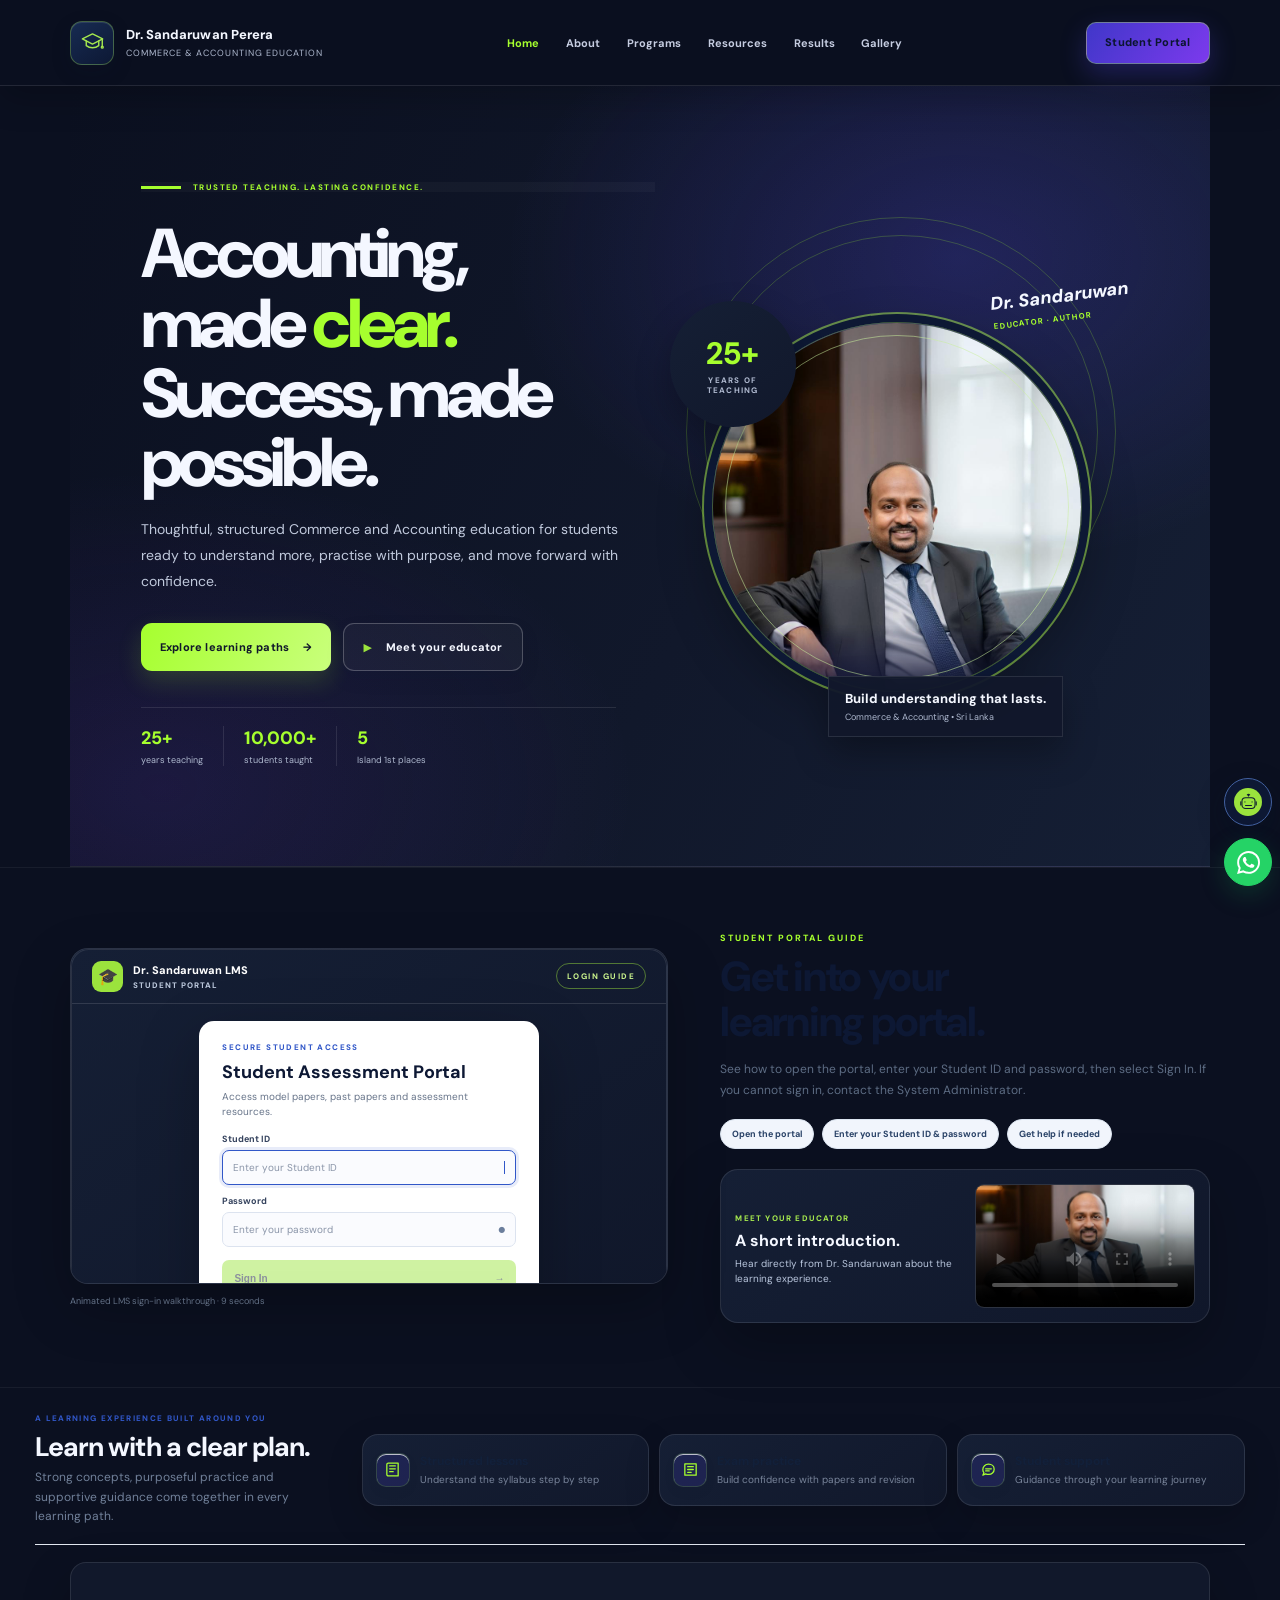
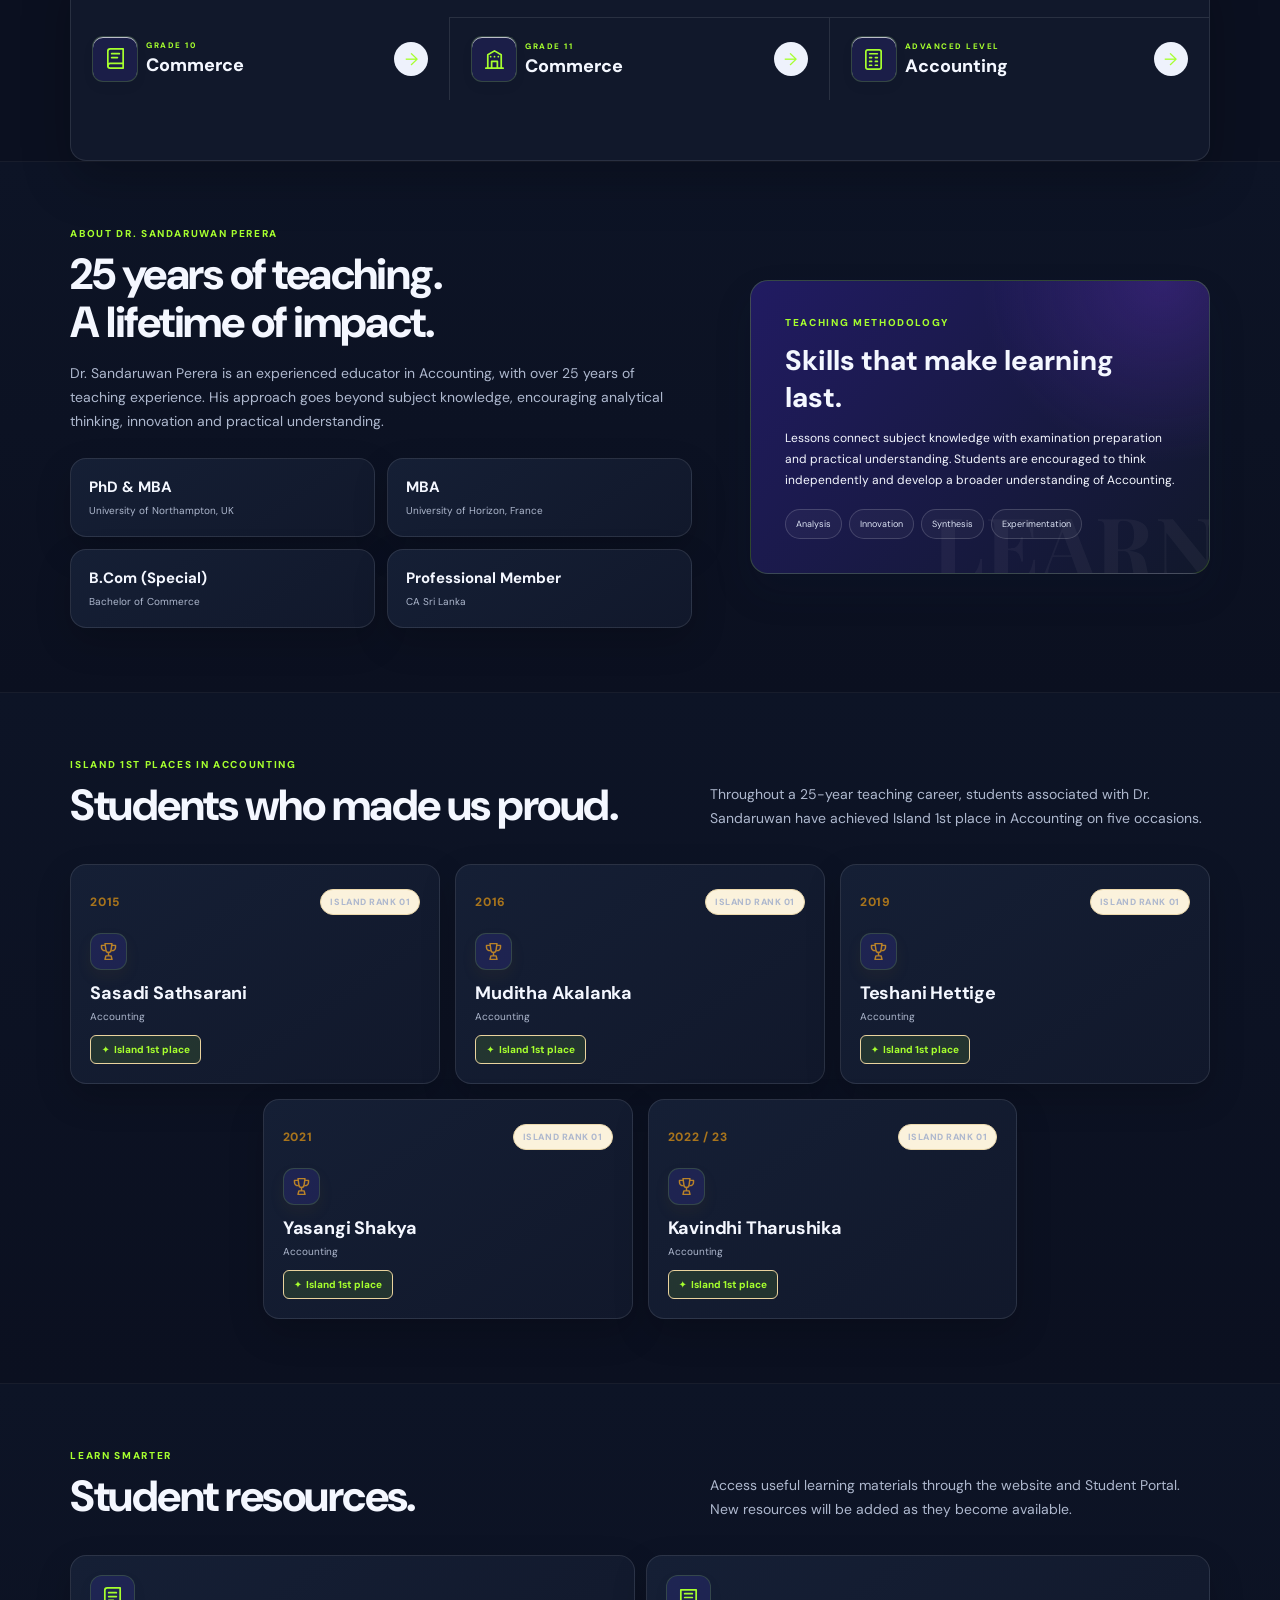
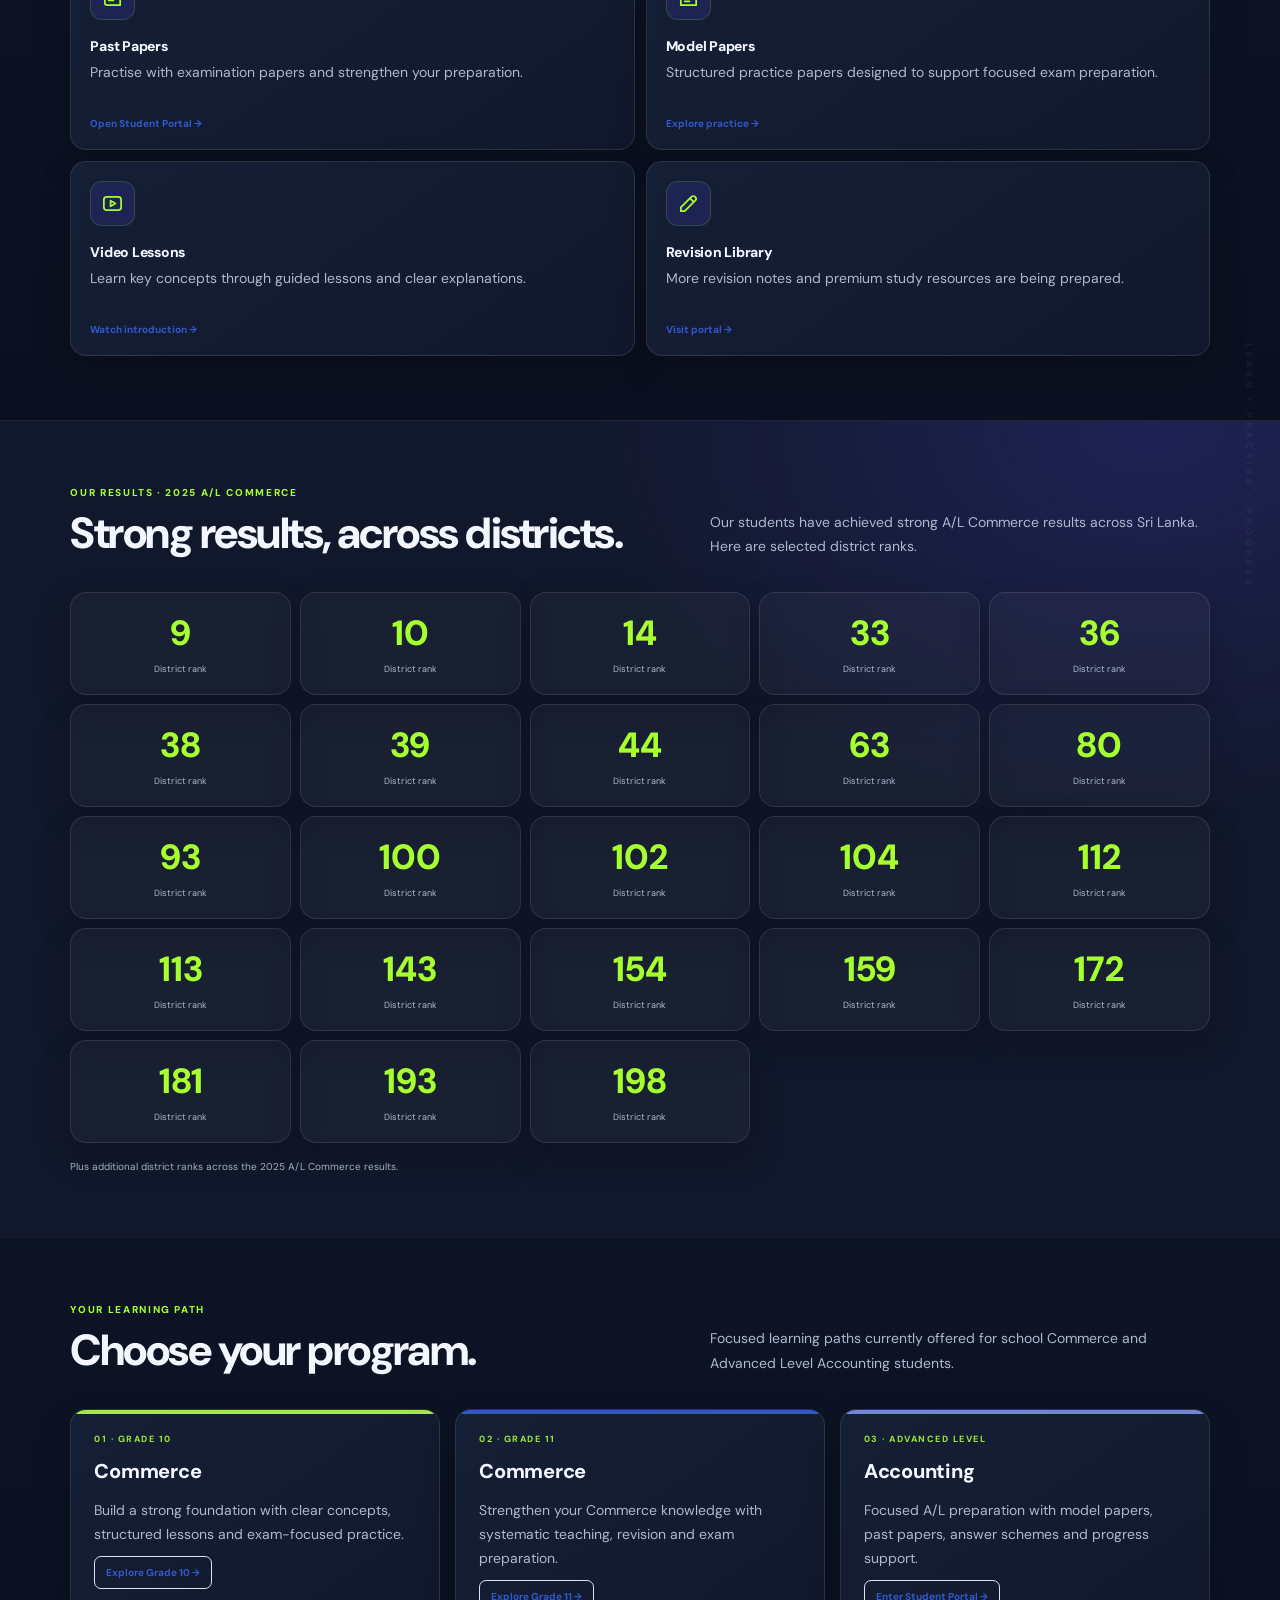
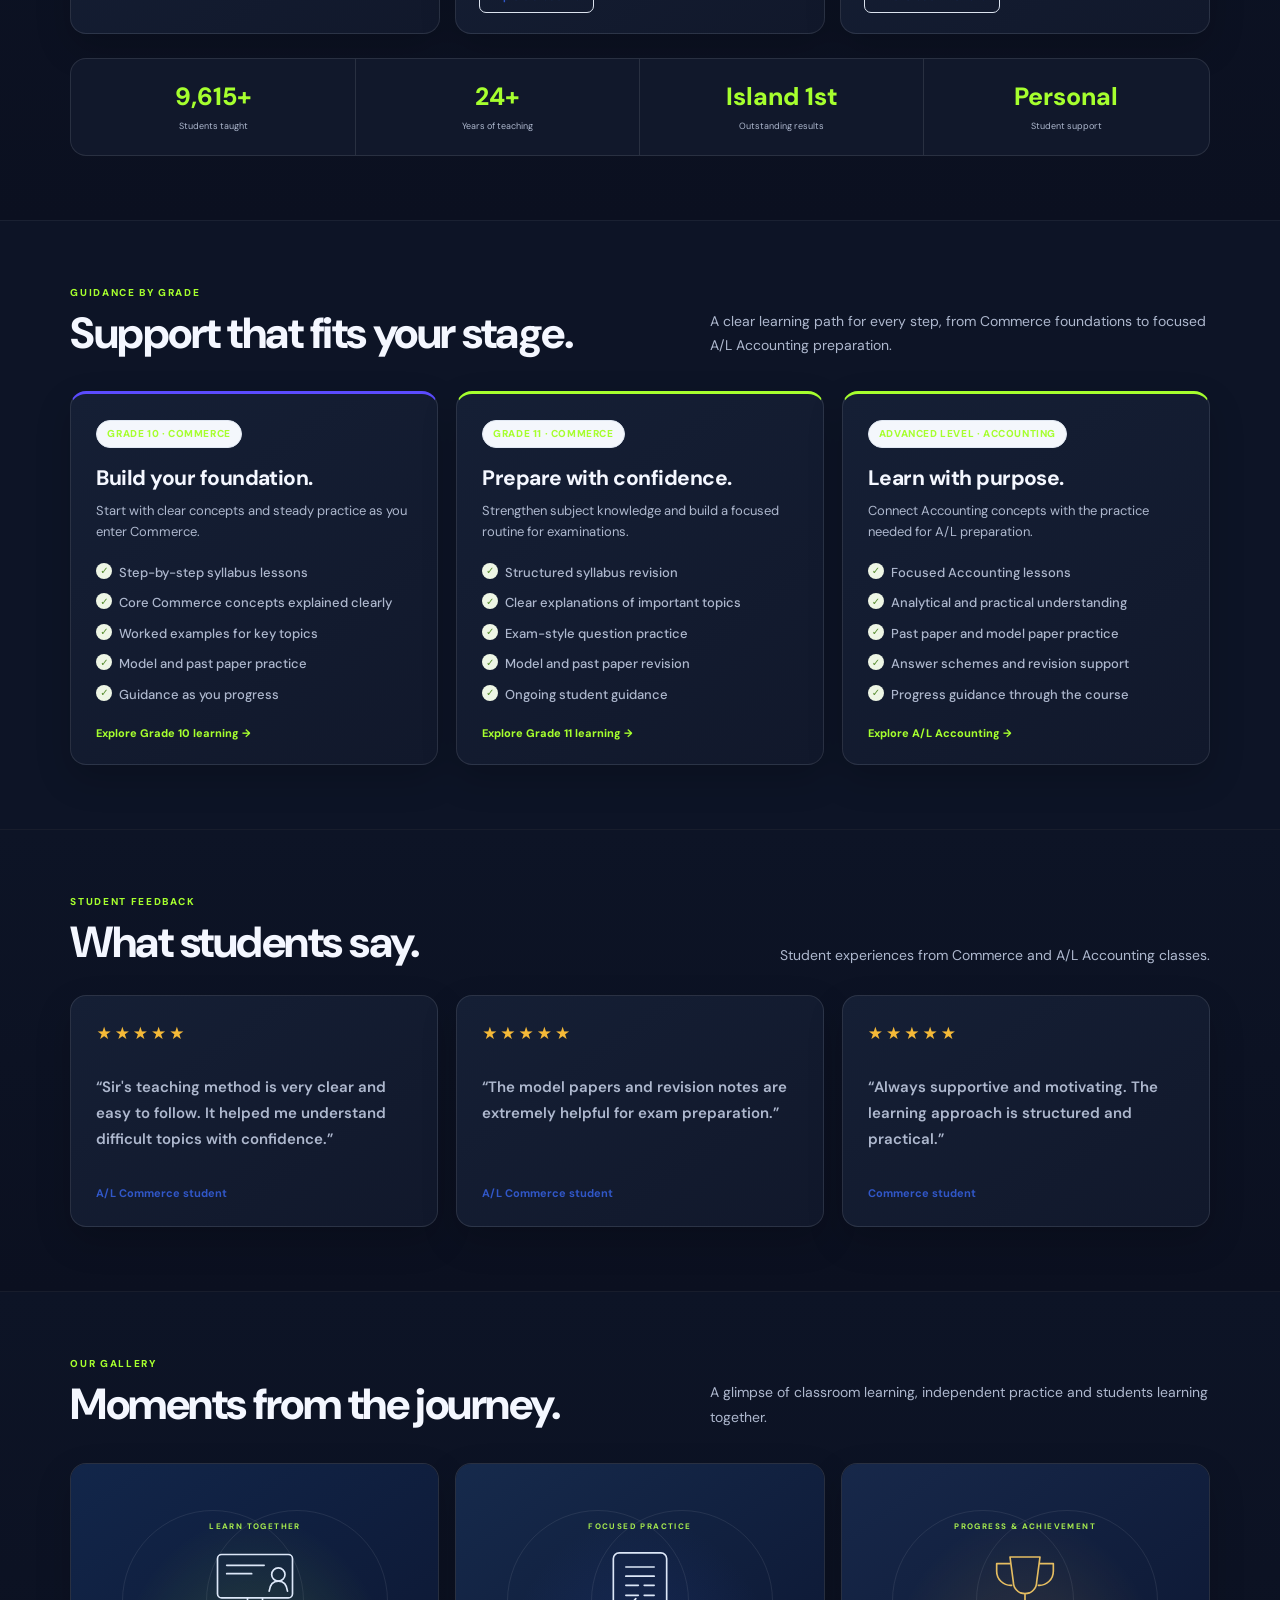
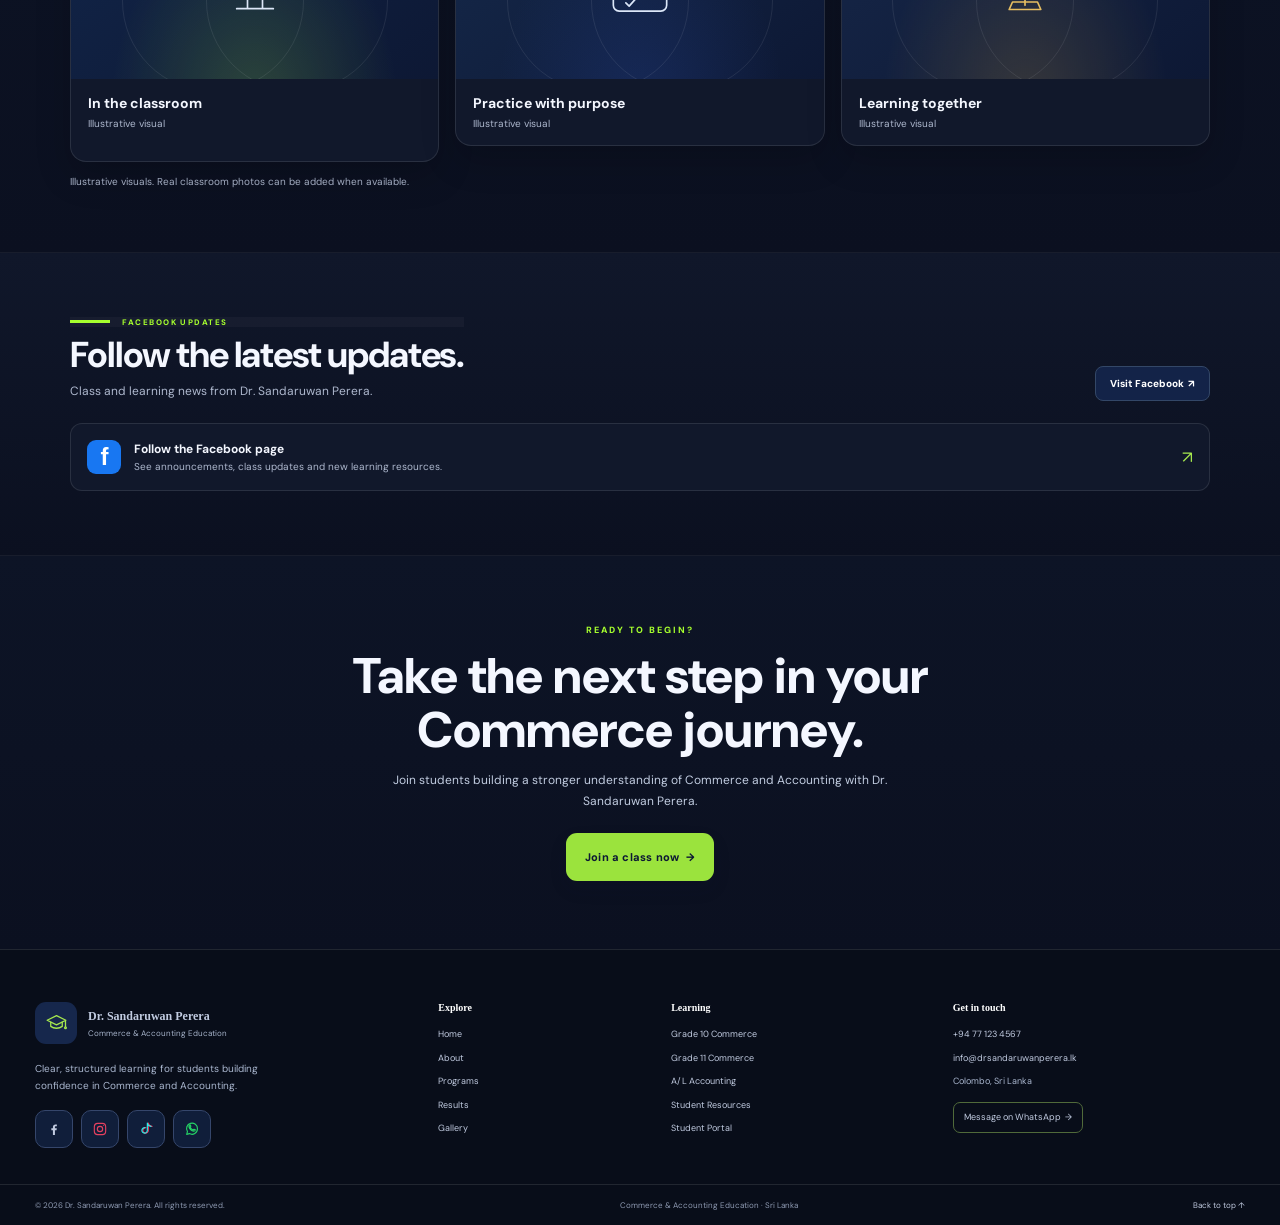
==== commit 6e4d0014: "Improve Student Portal button text contrast" ====
--- a/index.html
+++ b/index.html
@@ -17,6 +17,30 @@
 
     <link rel="stylesheet" href="https://drsandaruwanperera.lk/studentportal/christmas-theme.css?v=20261121-purple-glass5">
     <script type="module" src="https://drsandaruwanperera.lk/studentportal/christmas-theme.js?v=20261121-purple-glass6"></script>
+<style id="student-portal-button-contrast">
+/* Keep the lime Student Portal button readable against its bright background. */
+html body .top > a.portal,
+html body .top > a.portal:link,
+html body .top > a.portal:visited {
+  color: #0b1530 !important;
+  -webkit-text-fill-color: #0b1530 !important;
+  font-family: 'DM Sans', sans-serif !important;
+  font-size: 11px !important;
+  font-weight: 800 !important;
+  letter-spacing: .25px !important;
+  line-height: 1.25 !important;
+  text-shadow: none !important;
+  opacity: 1 !important;
+}
+html body .top > a.portal:hover,
+html body .top > a.portal:focus-visible {
+  color: #071126 !important;
+  -webkit-text-fill-color: #071126 !important;
+  background: #b2f65c !important;
+  outline: 2px solid #0b1530 !important;
+  outline-offset: 3px !important;
+}
+</style>
 </head><body><main class="frame"><header class="top"><div class="brand"><div class="seal cap-mark" aria-hidden="true"><svg viewBox="0 0 32 32"><path d="M3 11.5 16 5l13 6.5L16 18z"/><path d="M8 14v6c4.5 3.5 11.5 3.5 16 0v-6M28.5 12v8"/><circle cx="28.5" cy="22" r="1.2"/></svg></div><div><div class="name">Dr. Sandaruwan Perera</div><div class="sub">COMMERCE & ACCOUNTING EDUCATION</div></div></div><nav class="nav"><a href="#home">Home</a><a href="#about">About</a><a href="#programs">Programs</a><a href="#resources">Resources</a><a href="#results">Results</a><a href="#gallery">Gallery</a></nav><a class="portal" href="https://drsandaruwanperera.lk/studentportal/">Student Portal</a></header><section class="hero"><div class="copy"><div class="eyebrow">Trusted teaching. Lasting confidence.</div><h1>Accounting,<br>made <span>clear.</span><br>Success, made possible.</h1><p>Thoughtful, structured Commerce and Accounting education for students ready to understand more, practise with purpose, and move forward with confidence.</p><div class="buttons"><a class="button primary" href="#programs">Explore learning paths <span>→</span></a><a class="button outline" href="#intro"><span style="color:var(--gold)">▶</span> Meet your educator</a></div><div class="stats"><div class="stat"><b>25+</b><small>years teaching</small></div><div class="stat"><b>10,000+</b><small>students taught</small></div><div class="stat"><b>5</b><small>Island 1st places</small></div></div></div><div class="visual"><div class="ring"></div><div class="arch"><video class="hero-loop" autoplay muted loop playsinline preload="metadata" poster="assets/sir-photo.png" aria-label="Dr. Sandaruwan Perera teaching"><source src="assets/hero-animation.mp4" type="video/mp4"></video></div><div class="experience"><div><b>25+</b><small>years of<br>teaching</small></div></div><div class="signature">Dr. Sandaruwan<small>Educator · Author</small></div><div class="caption"><b>Build understanding that lasts.</b><span>Commerce & Accounting • Sri Lanka</span></div></div></section><section class="programs" id="programs"><div class="program"><div class="icon"><svg viewBox="0 0 24 24"><path d="M4 19.5A2.5 2.5 0 0 1 6.5 17H20"/><path d="M6.5 2H20v20H6.5A2.5 2.5 0 0 1 4 19.5v-15A2.5 2.5 0 0 1 6.5 2Z"/><path d="M8 7h8M8 11h6"/></svg></div><div><small>Grade 10</small><b>Commerce</b></div><div class="prog-arrow">→</div></div><div class="program"><div class="icon"><svg viewBox="0 0 24 24"><path d="M3 21h18M5 21V7l7-4 7 4v14M9 21v-7h6v7M8 9h.01M12 9h.01M16 9h.01"/></svg></div><div><small>Grade 11</small><b>Commerce</b></div><div class="prog-arrow">→</div></div><div class="program"><div class="icon"><svg viewBox="0 0 24 24"><rect x="4" y="2" width="16" height="20" rx="2"/><path d="M8 6h8M8 10h2m4 0h2m-8 4h2m4 0h2m-8 4h2m4 0h2"/></svg></div><div><small>Advanced Level</small><b>Accounting</b></div><div class="prog-arrow">→</div></div></section><section class="video-feature" id="intro"><div><div class="video-frame"><div class="login-tutorial" id="loginTutorial" data-step="1"><div class="tutorial-bar"><span class="tutorial-brand"><b>🎓</b><span>Dr. Sandaruwan LMS<small>STUDENT PORTAL</small></span></span><span class="tutorial-tag">LOGIN GUIDE</span></div><div class="tutorial-stage"><div class="portal-mini"><div class="portal-kicker">SECURE STUDENT ACCESS</div><h3>Student Assessment Portal</h3><p>Access model papers, past papers and assessment resources.</p><div class="portal-login"><div class="guide-label">Student ID</div><div class="guide-field" id="guideId">Enter your Student ID<span class="guide-cursor"></span></div><div class="guide-label">Password</div><div class="guide-field" id="guidePassword">Enter your password<span class="guide-lock">●</span></div><button class="guide-signin" id="guideSignIn" type="button" disabled>Sign In <span>→</span></button><div class="guide-help">Need assistance? Contact the System Administrator.</div></div></div></div><div class="tutorial-footer"><div class="tutorial-stepcopy"><b id="guideTitle">Step 1 of 3 · Open the Student Portal</b><span id="guideText">Go to the Student Portal sign-in page.</span></div><button class="guide-play" id="guidePlay" type="button">▶&nbsp; Play guide</button></div><div class="tutorial-progress"><span id="guideProgress"></span></div></div></div><div class="video-caption">Animated LMS sign-in walkthrough · 9 seconds</div></div><div class="video-copy"><div class="kicker">Student portal guide</div><h2>Get into your<br>learning portal.</h2><p>See how to open the portal, enter your Student ID and password, then select Sign In. If you cannot sign in, contact the System Administrator.</p><div class="video-points"><span>Open the portal</span><span>Enter your Student ID & password</span><span>Get help if needed</span></div><div class="educator-intro"><div><span class="educator-video-kicker">MEET YOUR EDUCATOR</span><h3>A short introduction.</h3><p>Hear directly from Dr. Sandaruwan about the learning experience.</p></div><video controls playsinline preload="metadata" poster="assets/sir-photo.png"><source src="assets/lms-intro.mp4" type="video/mp4">Your browser does not support video playback.</video></div></div></section><section class="why"><div class="why-inner"><div class="why-intro"><div class="why-label">A learning experience built around you</div><h2>Learn with a clear plan.</h2><p>Strong concepts, purposeful practice and supportive guidance come together in every learning path.</p></div><div class="why-item"><span class="why-icon"><svg viewBox="0 0 24 24"><path d="M4 5a2 2 0 0 1 2-2h14v18H6a2 2 0 0 1-2-2zM8 7h8M8 11h8M8 15h5"/></svg></span><b>Structured lessons</b><small>Understand the syllabus step by step</small></div><div class="why-item"><span class="why-icon"><svg viewBox="0 0 24 24"><path d="M4 4h16v16H4zM8 8h8M8 12h8M8 16h5"/></svg></span><b>Exam practice</b><small>Build confidence with papers and revision</small></div><div class="why-item"><span class="why-icon"><svg viewBox="0 0 24 24"><path d="M20 11.5a7.5 7.5 0 0 1-8 7.5 9 9 0 0 1-4-.9L4 20l1.5-3.5A7 7 0 0 1 4 12c0-4.2 3.6-7.5 8-7.5s8 2.8 8 7zM8 11h8m-8 3h5"/></svg></span><b>Student support</b><small>Guidance through your learning journey</small></div></div></section><section class="section about"><div class="about-grid"><div class="about-copy"><div class="kicker">About Dr. Sandaruwan Perera</div><h2>25 years of teaching.<br>A lifetime of impact.</h2><p>Dr. Sandaruwan Perera is an experienced educator in Accounting, with over 25 years of teaching experience. His approach goes beyond subject knowledge, encouraging analytical thinking, innovation and practical understanding.</p><div class="qualifications"><div class="qual"><b>PhD & MBA</b><span>University of Northampton, UK</span></div><div class="qual"><b>MBA</b><span>University of Horizon, France</span></div><div class="qual"><b>B.Com (Special)</b><span>Bachelor of Commerce</span></div><div class="qual"><b>Professional Member</b><span>CA Sri Lanka</span></div></div></div><aside class="method"><div class="kicker">Teaching methodology</div><h3>Skills that make learning last.</h3><p>Lessons connect subject knowledge with examination preparation and practical understanding. Students are encouraged to think independently and develop a broader understanding of Accounting.</p><div class="pill-list"><span class="pill">Analysis</span><span class="pill">Innovation</span><span class="pill">Synthesis</span><span class="pill">Experimentation</span></div></aside></div></section>
 <section class="section wins"><div class="section-head"><div><div class="kicker">Island 1st places in Accounting</div><h2>Students who made us proud.</h2></div><p class="section-intro">Throughout a 25-year teaching career, students associated with Dr. Sandaruwan have achieved Island 1st place in Accounting on five occasions.</p></div><div class="win-grid"><article class="win reveal"><div class="win-meta"><span class="win-year">2015</span><span class="win-rank">ISLAND RANK 01</span></div><div class="win-medal"><svg viewBox="0 0 24 24" aria-hidden="true"><path d="M8 3h8l-1 7a3 3 0 0 1-6 0z"/><path d="M8 5H4v2a4 4 0 0 0 4 4m8-6h4v2a4 4 0 0 1-4 4M12 13v4m-4 4h8l-1-4H9z"/></svg></div><h3>Sasadi Sathsarani</h3><p>Accounting</p><div class="win-badge">✦&nbsp; Island 1st place</div></article><article class="win reveal"><div class="win-meta"><span class="win-year">2016</span><span class="win-rank">ISLAND RANK 01</span></div><div class="win-medal"><svg viewBox="0 0 24 24" aria-hidden="true"><path d="M8 3h8l-1 7a3 3 0 0 1-6 0z"/><path d="M8 5H4v2a4 4 0 0 0 4 4m8-6h4v2a4 4 0 0 1-4 4M12 13v4m-4 4h8l-1-4H9z"/></svg></div><h3>Muditha Akalanka</h3><p>Accounting</p><div class="win-badge">✦&nbsp; Island 1st place</div></article><article class="win reveal"><div class="win-meta"><span class="win-year">2019</span><span class="win-rank">ISLAND RANK 01</span></div><div class="win-medal"><svg viewBox="0 0 24 24" aria-hidden="true"><path d="M8 3h8l-1 7a3 3 0 0 1-6 0z"/><path d="M8 5H4v2a4 4 0 0 0 4 4m8-6h4v2a4 4 0 0 1-4 4M12 13v4m-4 4h8l-1-4H9z"/></svg></div><h3>Teshani Hettige</h3><p>Accounting</p><div class="win-badge">✦&nbsp; Island 1st place</div></article><article class="win reveal"><div class="win-meta"><span class="win-year">2021</span><span class="win-rank">ISLAND RANK 01</span></div><div class="win-medal"><svg viewBox="0 0 24 24" aria-hidden="true"><path d="M8 3h8l-1 7a3 3 0 0 1-6 0z"/><path d="M8 5H4v2a4 4 0 0 0 4 4m8-6h4v2a4 4 0 0 1-4 4M12 13v4m-4 4h8l-1-4H9z"/></svg></div><h3>Yasangi Shakya</h3><p>Accounting</p><div class="win-badge">✦&nbsp; Island 1st place</div></article><article class="win reveal"><div class="win-meta"><span class="win-year">2022 / 23</span><span class="win-rank">ISLAND RANK 01</span></div><div class="win-medal"><svg viewBox="0 0 24 24" aria-hidden="true"><path d="M8 3h8l-1 7a3 3 0 0 1-6 0z"/><path d="M8 5H4v2a4 4 0 0 0 4 4m8-6h4v2a4 4 0 0 1-4 4M12 13v4m-4 4h8l-1-4H9z"/></svg></div><h3>Kavindhi Tharushika</h3><p>Accounting</p><div class="win-badge">✦&nbsp; Island 1st place</div></article></div></section>
 <section class="section res"><div class="section-head"><div><div class="kicker">Learn smarter</div><h2>Student resources.</h2></div><p class="section-intro">Access useful learning materials through the website and Student Portal. New resources will be added as they become available.</p></div><div class="resource-grid"><article class="resource"><div class="symbol"><svg viewBox="0 0 24 24"><path d="M4 4.5A2.5 2.5 0 0 1 6.5 2H20v18H6.5A2.5 2.5 0 0 1 4 17.5z"/><path d="M8 7h8M8 11h8M8 15h5"/></svg></div><h3>Past Papers</h3><p>Practise with examination papers and strengthen your preparation.</p><a href="https://drsandaruwanperera.lk/studentportal/">Open Student Portal →</a></article><article class="resource"><div class="symbol"><svg viewBox="0 0 24 24"><path d="M4 4h16v16H4zM8 8h8M8 12h8M8 16h5"/></svg></div><h3>Model Papers</h3><p>Structured practice papers designed to support focused exam preparation.</p><a href="https://drsandaruwanperera.lk/studentportal/">Explore practice →</a></article><article class="resource"><div class="symbol"><svg viewBox="0 0 24 24"><rect x="3" y="5" width="18" height="14" rx="3"/><path d="m10 9 5 3-5 3z"/></svg></div><h3>Video Lessons</h3><p>Learn key concepts through guided lessons and clear explanations.</p><a href="#intro">Watch introduction →</a></article><article class="resource"><div class="symbol"><svg viewBox="0 0 24 24"><path d="M4 20h4l11-11a2.8 2.8 0 0 0-4-4L4 16zM13.5 6.5l4 4"/></svg></div><h3>Revision Library</h3><p>More revision notes and premium study resources are being prepared.</p><a href="https://drsandaruwanperera.lk/studentportal/">Visit portal →</a></article></div></section>
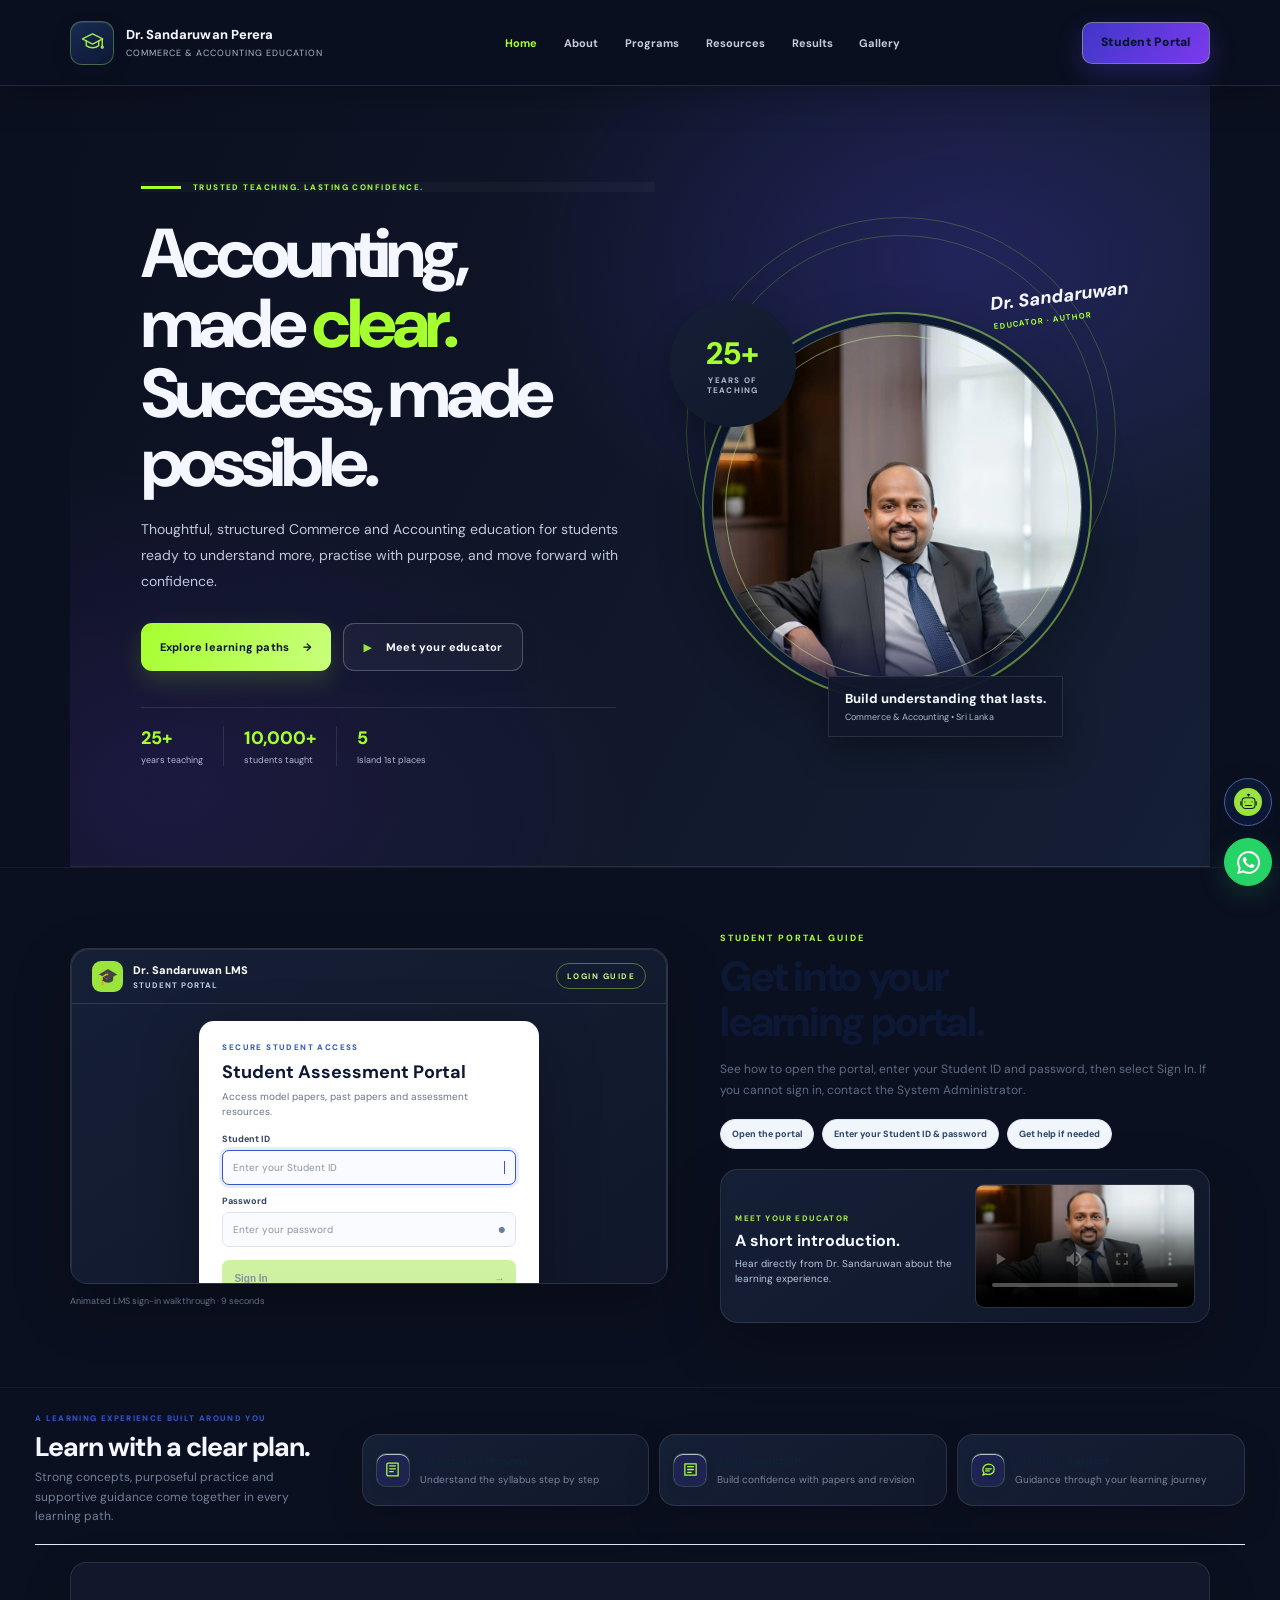
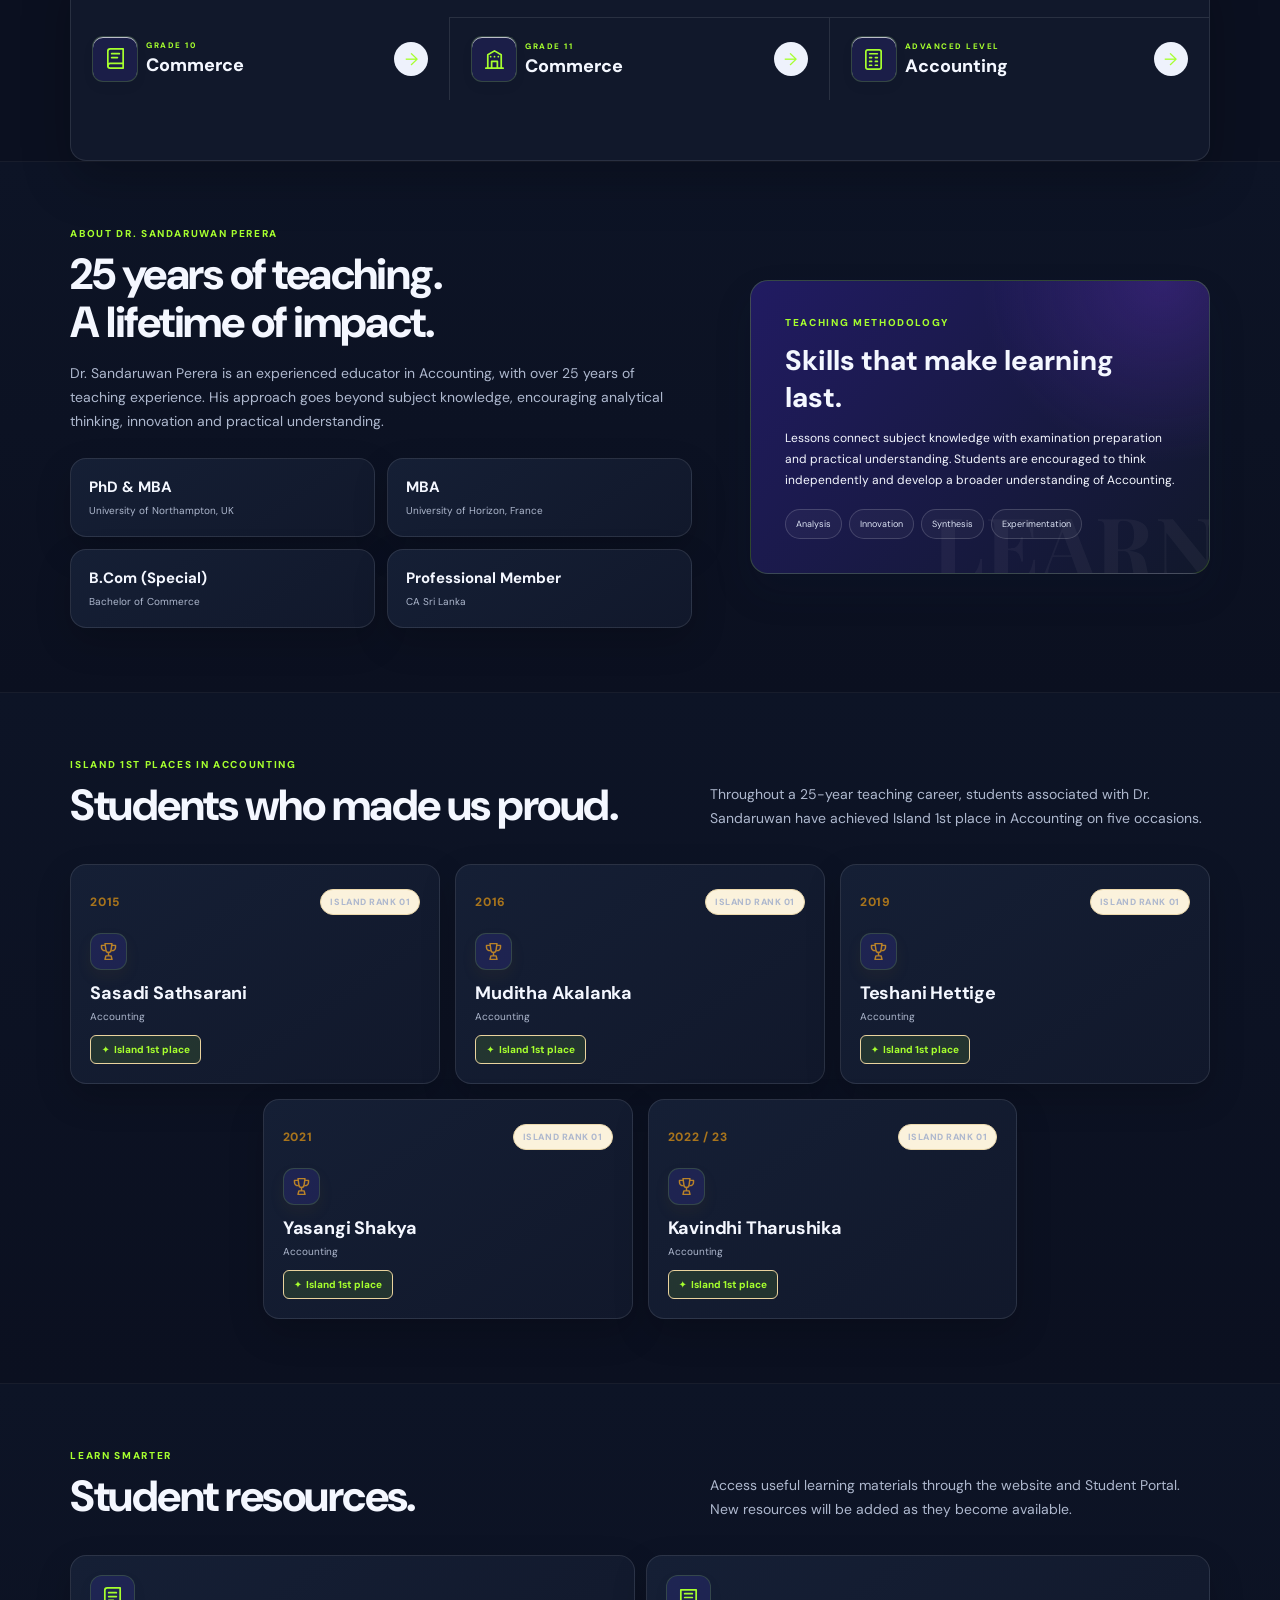
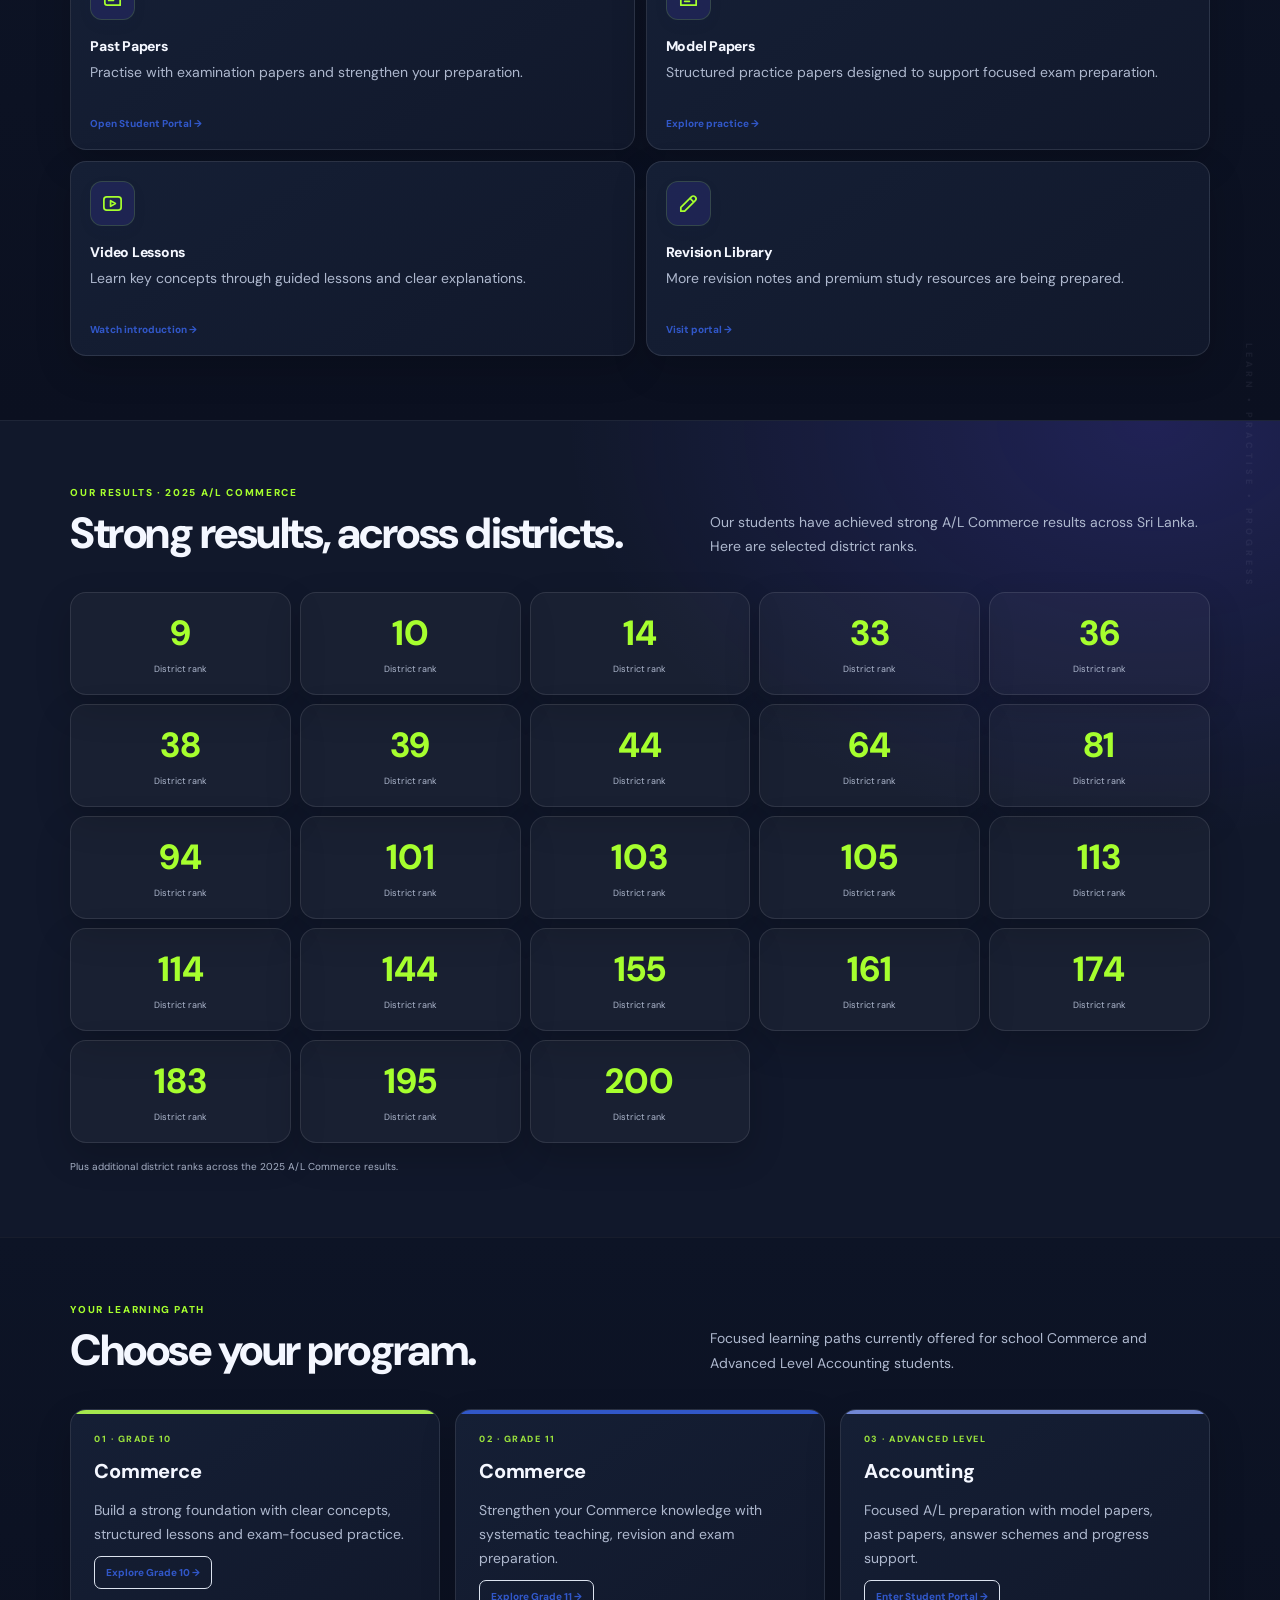
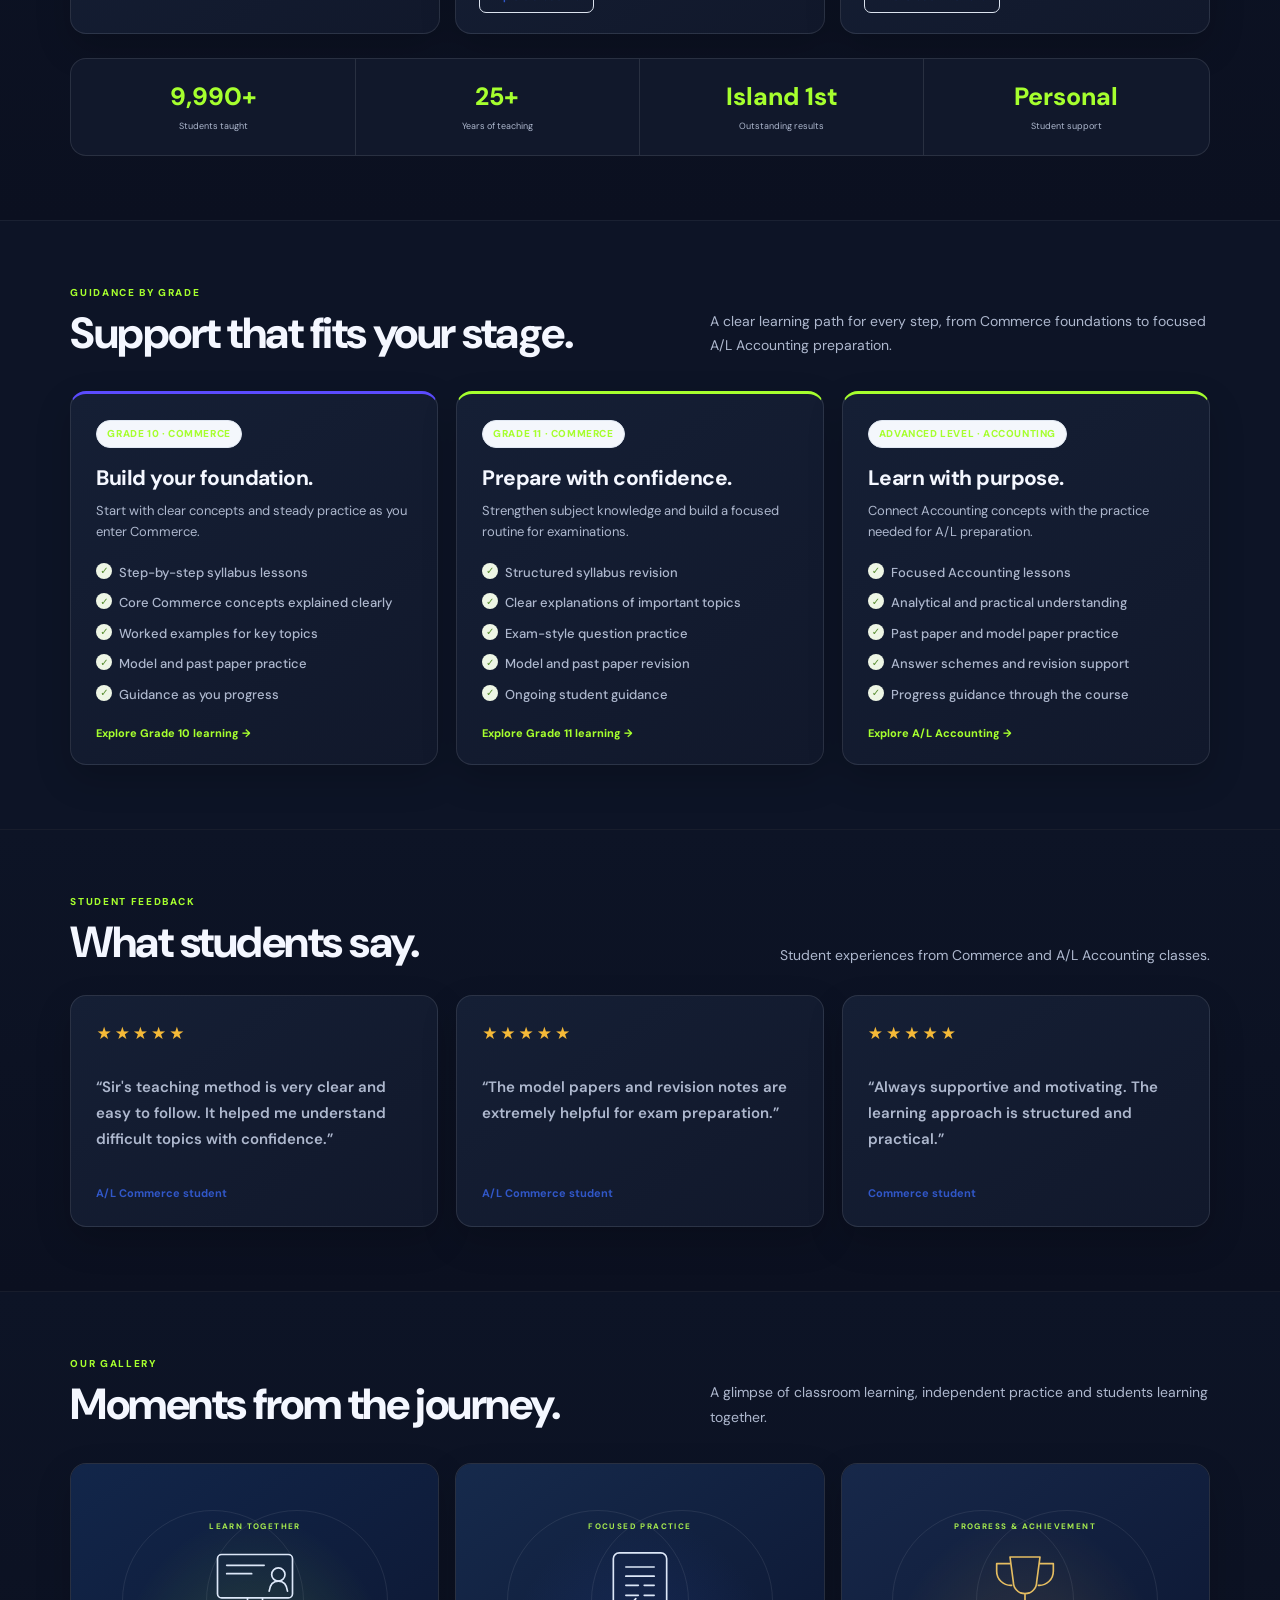
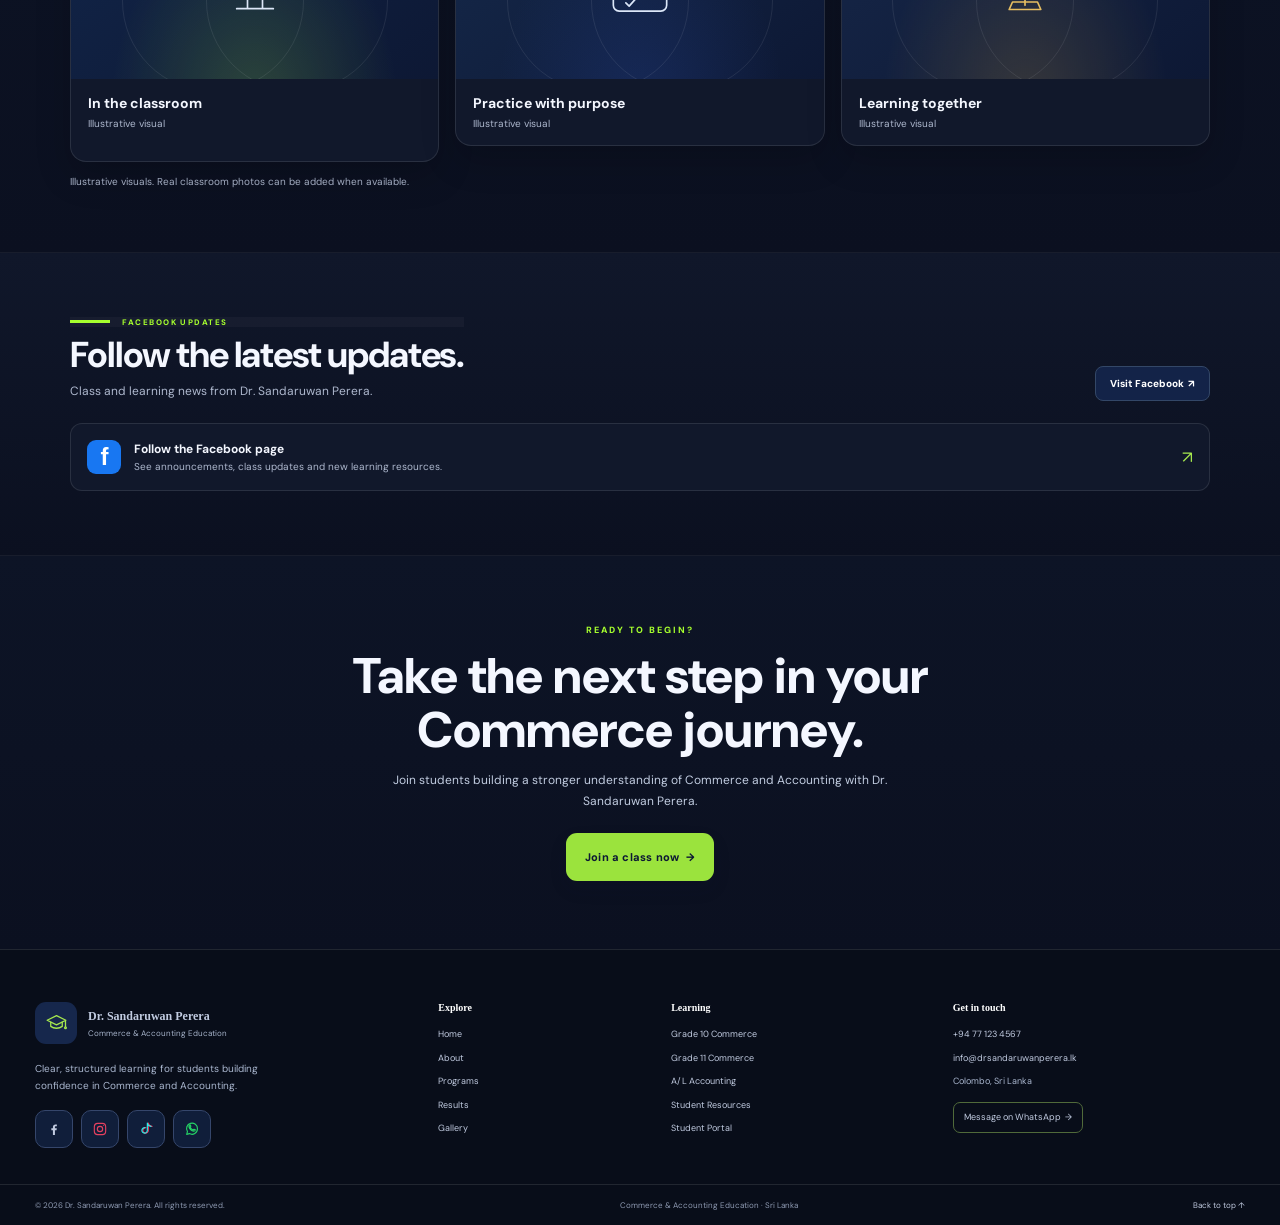
==== commit 50c3e311: "Force visible high-contrast Student Portal label" ====
--- a/index.html
+++ b/index.html
@@ -41,7 +41,10 @@
   outline-offset: 3px !important;
 }
 </style>
-</head><body><main class="frame"><header class="top"><div class="brand"><div class="seal cap-mark" aria-hidden="true"><svg viewBox="0 0 32 32"><path d="M3 11.5 16 5l13 6.5L16 18z"/><path d="M8 14v6c4.5 3.5 11.5 3.5 16 0v-6M28.5 12v8"/><circle cx="28.5" cy="22" r="1.2"/></svg></div><div><div class="name">Dr. Sandaruwan Perera</div><div class="sub">COMMERCE & ACCOUNTING EDUCATION</div></div></div><nav class="nav"><a href="#home">Home</a><a href="#about">About</a><a href="#programs">Programs</a><a href="#resources">Resources</a><a href="#results">Results</a><a href="#gallery">Gallery</a></nav><a class="portal" href="https://drsandaruwanperera.lk/studentportal/">Student Portal</a></header><section class="hero"><div class="copy"><div class="eyebrow">Trusted teaching. Lasting confidence.</div><h1>Accounting,<br>made <span>clear.</span><br>Success, made possible.</h1><p>Thoughtful, structured Commerce and Accounting education for students ready to understand more, practise with purpose, and move forward with confidence.</p><div class="buttons"><a class="button primary" href="#programs">Explore learning paths <span>→</span></a><a class="button outline" href="#intro"><span style="color:var(--gold)">▶</span> Meet your educator</a></div><div class="stats"><div class="stat"><b>25+</b><small>years teaching</small></div><div class="stat"><b>10,000+</b><small>students taught</small></div><div class="stat"><b>5</b><small>Island 1st places</small></div></div></div><div class="visual"><div class="ring"></div><div class="arch"><video class="hero-loop" autoplay muted loop playsinline preload="metadata" poster="assets/sir-photo.png" aria-label="Dr. Sandaruwan Perera teaching"><source src="assets/hero-animation.mp4" type="video/mp4"></video></div><div class="experience"><div><b>25+</b><small>years of<br>teaching</small></div></div><div class="signature">Dr. Sandaruwan<small>Educator · Author</small></div><div class="caption"><b>Build understanding that lasts.</b><span>Commerce & Accounting • Sri Lanka</span></div></div></section><section class="programs" id="programs"><div class="program"><div class="icon"><svg viewBox="0 0 24 24"><path d="M4 19.5A2.5 2.5 0 0 1 6.5 17H20"/><path d="M6.5 2H20v20H6.5A2.5 2.5 0 0 1 4 19.5v-15A2.5 2.5 0 0 1 6.5 2Z"/><path d="M8 7h8M8 11h6"/></svg></div><div><small>Grade 10</small><b>Commerce</b></div><div class="prog-arrow">→</div></div><div class="program"><div class="icon"><svg viewBox="0 0 24 24"><path d="M3 21h18M5 21V7l7-4 7 4v14M9 21v-7h6v7M8 9h.01M12 9h.01M16 9h.01"/></svg></div><div><small>Grade 11</small><b>Commerce</b></div><div class="prog-arrow">→</div></div><div class="program"><div class="icon"><svg viewBox="0 0 24 24"><rect x="4" y="2" width="16" height="20" rx="2"/><path d="M8 6h8M8 10h2m4 0h2m-8 4h2m4 0h2m-8 4h2m4 0h2"/></svg></div><div><small>Advanced Level</small><b>Accounting</b></div><div class="prog-arrow">→</div></div></section><section class="video-feature" id="intro"><div><div class="video-frame"><div class="login-tutorial" id="loginTutorial" data-step="1"><div class="tutorial-bar"><span class="tutorial-brand"><b>🎓</b><span>Dr. Sandaruwan LMS<small>STUDENT PORTAL</small></span></span><span class="tutorial-tag">LOGIN GUIDE</span></div><div class="tutorial-stage"><div class="portal-mini"><div class="portal-kicker">SECURE STUDENT ACCESS</div><h3>Student Assessment Portal</h3><p>Access model papers, past papers and assessment resources.</p><div class="portal-login"><div class="guide-label">Student ID</div><div class="guide-field" id="guideId">Enter your Student ID<span class="guide-cursor"></span></div><div class="guide-label">Password</div><div class="guide-field" id="guidePassword">Enter your password<span class="guide-lock">●</span></div><button class="guide-signin" id="guideSignIn" type="button" disabled>Sign In <span>→</span></button><div class="guide-help">Need assistance? Contact the System Administrator.</div></div></div></div><div class="tutorial-footer"><div class="tutorial-stepcopy"><b id="guideTitle">Step 1 of 3 · Open the Student Portal</b><span id="guideText">Go to the Student Portal sign-in page.</span></div><button class="guide-play" id="guidePlay" type="button">▶&nbsp; Play guide</button></div><div class="tutorial-progress"><span id="guideProgress"></span></div></div></div><div class="video-caption">Animated LMS sign-in walkthrough · 9 seconds</div></div><div class="video-copy"><div class="kicker">Student portal guide</div><h2>Get into your<br>learning portal.</h2><p>See how to open the portal, enter your Student ID and password, then select Sign In. If you cannot sign in, contact the System Administrator.</p><div class="video-points"><span>Open the portal</span><span>Enter your Student ID & password</span><span>Get help if needed</span></div><div class="educator-intro"><div><span class="educator-video-kicker">MEET YOUR EDUCATOR</span><h3>A short introduction.</h3><p>Hear directly from Dr. Sandaruwan about the learning experience.</p></div><video controls playsinline preload="metadata" poster="assets/sir-photo.png"><source src="assets/lms-intro.mp4" type="video/mp4">Your browser does not support video playback.</video></div></div></section><section class="why"><div class="why-inner"><div class="why-intro"><div class="why-label">A learning experience built around you</div><h2>Learn with a clear plan.</h2><p>Strong concepts, purposeful practice and supportive guidance come together in every learning path.</p></div><div class="why-item"><span class="why-icon"><svg viewBox="0 0 24 24"><path d="M4 5a2 2 0 0 1 2-2h14v18H6a2 2 0 0 1-2-2zM8 7h8M8 11h8M8 15h5"/></svg></span><b>Structured lessons</b><small>Understand the syllabus step by step</small></div><div class="why-item"><span class="why-icon"><svg viewBox="0 0 24 24"><path d="M4 4h16v16H4zM8 8h8M8 12h8M8 16h5"/></svg></span><b>Exam practice</b><small>Build confidence with papers and revision</small></div><div class="why-item"><span class="why-icon"><svg viewBox="0 0 24 24"><path d="M20 11.5a7.5 7.5 0 0 1-8 7.5 9 9 0 0 1-4-.9L4 20l1.5-3.5A7 7 0 0 1 4 12c0-4.2 3.6-7.5 8-7.5s8 2.8 8 7zM8 11h8m-8 3h5"/></svg></span><b>Student support</b><small>Guidance through your learning journey</small></div></div></section><section class="section about"><div class="about-grid"><div class="about-copy"><div class="kicker">About Dr. Sandaruwan Perera</div><h2>25 years of teaching.<br>A lifetime of impact.</h2><p>Dr. Sandaruwan Perera is an experienced educator in Accounting, with over 25 years of teaching experience. His approach goes beyond subject knowledge, encouraging analytical thinking, innovation and practical understanding.</p><div class="qualifications"><div class="qual"><b>PhD & MBA</b><span>University of Northampton, UK</span></div><div class="qual"><b>MBA</b><span>University of Horizon, France</span></div><div class="qual"><b>B.Com (Special)</b><span>Bachelor of Commerce</span></div><div class="qual"><b>Professional Member</b><span>CA Sri Lanka</span></div></div></div><aside class="method"><div class="kicker">Teaching methodology</div><h3>Skills that make learning last.</h3><p>Lessons connect subject knowledge with examination preparation and practical understanding. Students are encouraged to think independently and develop a broader understanding of Accounting.</p><div class="pill-list"><span class="pill">Analysis</span><span class="pill">Innovation</span><span class="pill">Synthesis</span><span class="pill">Experimentation</span></div></aside></div></section>
+<style id="portal-label-force-visible">
+html body header.top a.portal { color:#07152f !important; -webkit-text-fill-color:#07152f !important; }
+html body header.top a.portal span { color:#07152f !important; -webkit-text-fill-color:#07152f !important; visibility:visible !important; opacity:1 !important; }
+</style></head><body><main class="frame"><header class="top"><div class="brand"><div class="seal cap-mark" aria-hidden="true"><svg viewBox="0 0 32 32"><path d="M3 11.5 16 5l13 6.5L16 18z"/><path d="M8 14v6c4.5 3.5 11.5 3.5 16 0v-6M28.5 12v8"/><circle cx="28.5" cy="22" r="1.2"/></svg></div><div><div class="name">Dr. Sandaruwan Perera</div><div class="sub">COMMERCE & ACCOUNTING EDUCATION</div></div></div><nav class="nav"><a href="#home">Home</a><a href="#about">About</a><a href="#programs">Programs</a><a href="#resources">Resources</a><a href="#results">Results</a><a href="#gallery">Gallery</a></nav><a class="portal" href="https://drsandaruwanperera.lk/studentportal/" aria-label="Student Portal" style="color:#07152f !important;-webkit-text-fill-color:#07152f !important;font-size:12px !important;font-weight:900 !important;opacity:1 !important;text-shadow:none !important;"><span style="display:inline-block !important;visibility:visible !important;opacity:1 !important;color:#07152f !important;-webkit-text-fill-color:#07152f !important;font-size:12px !important;font-weight:900 !important;line-height:1.3 !important;">Student Portal</span></a></header><section class="hero"><div class="copy"><div class="eyebrow">Trusted teaching. Lasting confidence.</div><h1>Accounting,<br>made <span>clear.</span><br>Success, made possible.</h1><p>Thoughtful, structured Commerce and Accounting education for students ready to understand more, practise with purpose, and move forward with confidence.</p><div class="buttons"><a class="button primary" href="#programs">Explore learning paths <span>→</span></a><a class="button outline" href="#intro"><span style="color:var(--gold)">▶</span> Meet your educator</a></div><div class="stats"><div class="stat"><b>25+</b><small>years teaching</small></div><div class="stat"><b>10,000+</b><small>students taught</small></div><div class="stat"><b>5</b><small>Island 1st places</small></div></div></div><div class="visual"><div class="ring"></div><div class="arch"><video class="hero-loop" autoplay muted loop playsinline preload="metadata" poster="assets/sir-photo.png" aria-label="Dr. Sandaruwan Perera teaching"><source src="assets/hero-animation.mp4" type="video/mp4"></video></div><div class="experience"><div><b>25+</b><small>years of<br>teaching</small></div></div><div class="signature">Dr. Sandaruwan<small>Educator · Author</small></div><div class="caption"><b>Build understanding that lasts.</b><span>Commerce & Accounting • Sri Lanka</span></div></div></section><section class="programs" id="programs"><div class="program"><div class="icon"><svg viewBox="0 0 24 24"><path d="M4 19.5A2.5 2.5 0 0 1 6.5 17H20"/><path d="M6.5 2H20v20H6.5A2.5 2.5 0 0 1 4 19.5v-15A2.5 2.5 0 0 1 6.5 2Z"/><path d="M8 7h8M8 11h6"/></svg></div><div><small>Grade 10</small><b>Commerce</b></div><div class="prog-arrow">→</div></div><div class="program"><div class="icon"><svg viewBox="0 0 24 24"><path d="M3 21h18M5 21V7l7-4 7 4v14M9 21v-7h6v7M8 9h.01M12 9h.01M16 9h.01"/></svg></div><div><small>Grade 11</small><b>Commerce</b></div><div class="prog-arrow">→</div></div><div class="program"><div class="icon"><svg viewBox="0 0 24 24"><rect x="4" y="2" width="16" height="20" rx="2"/><path d="M8 6h8M8 10h2m4 0h2m-8 4h2m4 0h2m-8 4h2m4 0h2"/></svg></div><div><small>Advanced Level</small><b>Accounting</b></div><div class="prog-arrow">→</div></div></section><section class="video-feature" id="intro"><div><div class="video-frame"><div class="login-tutorial" id="loginTutorial" data-step="1"><div class="tutorial-bar"><span class="tutorial-brand"><b>🎓</b><span>Dr. Sandaruwan LMS<small>STUDENT PORTAL</small></span></span><span class="tutorial-tag">LOGIN GUIDE</span></div><div class="tutorial-stage"><div class="portal-mini"><div class="portal-kicker">SECURE STUDENT ACCESS</div><h3>Student Assessment Portal</h3><p>Access model papers, past papers and assessment resources.</p><div class="portal-login"><div class="guide-label">Student ID</div><div class="guide-field" id="guideId">Enter your Student ID<span class="guide-cursor"></span></div><div class="guide-label">Password</div><div class="guide-field" id="guidePassword">Enter your password<span class="guide-lock">●</span></div><button class="guide-signin" id="guideSignIn" type="button" disabled>Sign In <span>→</span></button><div class="guide-help">Need assistance? Contact the System Administrator.</div></div></div></div><div class="tutorial-footer"><div class="tutorial-stepcopy"><b id="guideTitle">Step 1 of 3 · Open the Student Portal</b><span id="guideText">Go to the Student Portal sign-in page.</span></div><button class="guide-play" id="guidePlay" type="button">▶&nbsp; Play guide</button></div><div class="tutorial-progress"><span id="guideProgress"></span></div></div></div><div class="video-caption">Animated LMS sign-in walkthrough · 9 seconds</div></div><div class="video-copy"><div class="kicker">Student portal guide</div><h2>Get into your<br>learning portal.</h2><p>See how to open the portal, enter your Student ID and password, then select Sign In. If you cannot sign in, contact the System Administrator.</p><div class="video-points"><span>Open the portal</span><span>Enter your Student ID & password</span><span>Get help if needed</span></div><div class="educator-intro"><div><span class="educator-video-kicker">MEET YOUR EDUCATOR</span><h3>A short introduction.</h3><p>Hear directly from Dr. Sandaruwan about the learning experience.</p></div><video controls playsinline preload="metadata" poster="assets/sir-photo.png"><source src="assets/lms-intro.mp4" type="video/mp4">Your browser does not support video playback.</video></div></div></section><section class="why"><div class="why-inner"><div class="why-intro"><div class="why-label">A learning experience built around you</div><h2>Learn with a clear plan.</h2><p>Strong concepts, purposeful practice and supportive guidance come together in every learning path.</p></div><div class="why-item"><span class="why-icon"><svg viewBox="0 0 24 24"><path d="M4 5a2 2 0 0 1 2-2h14v18H6a2 2 0 0 1-2-2zM8 7h8M8 11h8M8 15h5"/></svg></span><b>Structured lessons</b><small>Understand the syllabus step by step</small></div><div class="why-item"><span class="why-icon"><svg viewBox="0 0 24 24"><path d="M4 4h16v16H4zM8 8h8M8 12h8M8 16h5"/></svg></span><b>Exam practice</b><small>Build confidence with papers and revision</small></div><div class="why-item"><span class="why-icon"><svg viewBox="0 0 24 24"><path d="M20 11.5a7.5 7.5 0 0 1-8 7.5 9 9 0 0 1-4-.9L4 20l1.5-3.5A7 7 0 0 1 4 12c0-4.2 3.6-7.5 8-7.5s8 2.8 8 7zM8 11h8m-8 3h5"/></svg></span><b>Student support</b><small>Guidance through your learning journey</small></div></div></section><section class="section about"><div class="about-grid"><div class="about-copy"><div class="kicker">About Dr. Sandaruwan Perera</div><h2>25 years of teaching.<br>A lifetime of impact.</h2><p>Dr. Sandaruwan Perera is an experienced educator in Accounting, with over 25 years of teaching experience. His approach goes beyond subject knowledge, encouraging analytical thinking, innovation and practical understanding.</p><div class="qualifications"><div class="qual"><b>PhD & MBA</b><span>University of Northampton, UK</span></div><div class="qual"><b>MBA</b><span>University of Horizon, France</span></div><div class="qual"><b>B.Com (Special)</b><span>Bachelor of Commerce</span></div><div class="qual"><b>Professional Member</b><span>CA Sri Lanka</span></div></div></div><aside class="method"><div class="kicker">Teaching methodology</div><h3>Skills that make learning last.</h3><p>Lessons connect subject knowledge with examination preparation and practical understanding. Students are encouraged to think independently and develop a broader understanding of Accounting.</p><div class="pill-list"><span class="pill">Analysis</span><span class="pill">Innovation</span><span class="pill">Synthesis</span><span class="pill">Experimentation</span></div></aside></div></section>
 <section class="section wins"><div class="section-head"><div><div class="kicker">Island 1st places in Accounting</div><h2>Students who made us proud.</h2></div><p class="section-intro">Throughout a 25-year teaching career, students associated with Dr. Sandaruwan have achieved Island 1st place in Accounting on five occasions.</p></div><div class="win-grid"><article class="win reveal"><div class="win-meta"><span class="win-year">2015</span><span class="win-rank">ISLAND RANK 01</span></div><div class="win-medal"><svg viewBox="0 0 24 24" aria-hidden="true"><path d="M8 3h8l-1 7a3 3 0 0 1-6 0z"/><path d="M8 5H4v2a4 4 0 0 0 4 4m8-6h4v2a4 4 0 0 1-4 4M12 13v4m-4 4h8l-1-4H9z"/></svg></div><h3>Sasadi Sathsarani</h3><p>Accounting</p><div class="win-badge">✦&nbsp; Island 1st place</div></article><article class="win reveal"><div class="win-meta"><span class="win-year">2016</span><span class="win-rank">ISLAND RANK 01</span></div><div class="win-medal"><svg viewBox="0 0 24 24" aria-hidden="true"><path d="M8 3h8l-1 7a3 3 0 0 1-6 0z"/><path d="M8 5H4v2a4 4 0 0 0 4 4m8-6h4v2a4 4 0 0 1-4 4M12 13v4m-4 4h8l-1-4H9z"/></svg></div><h3>Muditha Akalanka</h3><p>Accounting</p><div class="win-badge">✦&nbsp; Island 1st place</div></article><article class="win reveal"><div class="win-meta"><span class="win-year">2019</span><span class="win-rank">ISLAND RANK 01</span></div><div class="win-medal"><svg viewBox="0 0 24 24" aria-hidden="true"><path d="M8 3h8l-1 7a3 3 0 0 1-6 0z"/><path d="M8 5H4v2a4 4 0 0 0 4 4m8-6h4v2a4 4 0 0 1-4 4M12 13v4m-4 4h8l-1-4H9z"/></svg></div><h3>Teshani Hettige</h3><p>Accounting</p><div class="win-badge">✦&nbsp; Island 1st place</div></article><article class="win reveal"><div class="win-meta"><span class="win-year">2021</span><span class="win-rank">ISLAND RANK 01</span></div><div class="win-medal"><svg viewBox="0 0 24 24" aria-hidden="true"><path d="M8 3h8l-1 7a3 3 0 0 1-6 0z"/><path d="M8 5H4v2a4 4 0 0 0 4 4m8-6h4v2a4 4 0 0 1-4 4M12 13v4m-4 4h8l-1-4H9z"/></svg></div><h3>Yasangi Shakya</h3><p>Accounting</p><div class="win-badge">✦&nbsp; Island 1st place</div></article><article class="win reveal"><div class="win-meta"><span class="win-year">2022 / 23</span><span class="win-rank">ISLAND RANK 01</span></div><div class="win-medal"><svg viewBox="0 0 24 24" aria-hidden="true"><path d="M8 3h8l-1 7a3 3 0 0 1-6 0z"/><path d="M8 5H4v2a4 4 0 0 0 4 4m8-6h4v2a4 4 0 0 1-4 4M12 13v4m-4 4h8l-1-4H9z"/></svg></div><h3>Kavindhi Tharushika</h3><p>Accounting</p><div class="win-badge">✦&nbsp; Island 1st place</div></article></div></section>
 <section class="section res"><div class="section-head"><div><div class="kicker">Learn smarter</div><h2>Student resources.</h2></div><p class="section-intro">Access useful learning materials through the website and Student Portal. New resources will be added as they become available.</p></div><div class="resource-grid"><article class="resource"><div class="symbol"><svg viewBox="0 0 24 24"><path d="M4 4.5A2.5 2.5 0 0 1 6.5 2H20v18H6.5A2.5 2.5 0 0 1 4 17.5z"/><path d="M8 7h8M8 11h8M8 15h5"/></svg></div><h3>Past Papers</h3><p>Practise with examination papers and strengthen your preparation.</p><a href="https://drsandaruwanperera.lk/studentportal/">Open Student Portal →</a></article><article class="resource"><div class="symbol"><svg viewBox="0 0 24 24"><path d="M4 4h16v16H4zM8 8h8M8 12h8M8 16h5"/></svg></div><h3>Model Papers</h3><p>Structured practice papers designed to support focused exam preparation.</p><a href="https://drsandaruwanperera.lk/studentportal/">Explore practice →</a></article><article class="resource"><div class="symbol"><svg viewBox="0 0 24 24"><rect x="3" y="5" width="18" height="14" rx="3"/><path d="m10 9 5 3-5 3z"/></svg></div><h3>Video Lessons</h3><p>Learn key concepts through guided lessons and clear explanations.</p><a href="#intro">Watch introduction →</a></article><article class="resource"><div class="symbol"><svg viewBox="0 0 24 24"><path d="M4 20h4l11-11a2.8 2.8 0 0 0-4-4L4 16zM13.5 6.5l4 4"/></svg></div><h3>Revision Library</h3><p>More revision notes and premium study resources are being prepared.</p><a href="https://drsandaruwanperera.lk/studentportal/">Visit portal →</a></article></div></section>
 <section class="section results"><div class="section-head"><div><div class="kicker" style="color:#dbc48c">Our results · 2025 A/L Commerce</div><h2>Strong results, across districts.</h2></div><p class="section-intro">Our students have achieved strong A/L Commerce results across Sri Lanka. Here are selected district ranks.</p></div><div class="results-list"><div class="rankbox"><b>9</b><span>District rank</span></div><div class="rankbox"><b>10</b><span>District rank</span></div><div class="rankbox"><b>14</b><span>District rank</span></div><div class="rankbox"><b>33</b><span>District rank</span></div><div class="rankbox"><b>36</b><span>District rank</span></div><div class="rankbox"><b>38</b><span>District rank</span></div><div class="rankbox"><b>39</b><span>District rank</span></div><div class="rankbox"><b>44</b><span>District rank</span></div><div class="rankbox"><b>64</b><span>District rank</span></div><div class="rankbox"><b>81</b><span>District rank</span></div><div class="rankbox"><b>94</b><span>District rank</span></div><div class="rankbox"><b>101</b><span>District rank</span></div><div class="rankbox"><b>103</b><span>District rank</span></div><div class="rankbox"><b>105</b><span>District rank</span></div><div class="rankbox"><b>113</b><span>District rank</span></div><div class="rankbox"><b>114</b><span>District rank</span></div><div class="rankbox"><b>144</b><span>District rank</span></div><div class="rankbox"><b>155</b><span>District rank</span></div><div class="rankbox"><b>161</b><span>District rank</span></div><div class="rankbox"><b>174</b><span>District rank</span></div><div class="rankbox"><b>183</b><span>District rank</span></div><div class="rankbox"><b>195</b><span>District rank</span></div><div class="rankbox"><b>200</b><span>District rank</span></div></div><div class="result-note">Plus additional district ranks across the 2025 A/L Commerce results.</div></section>
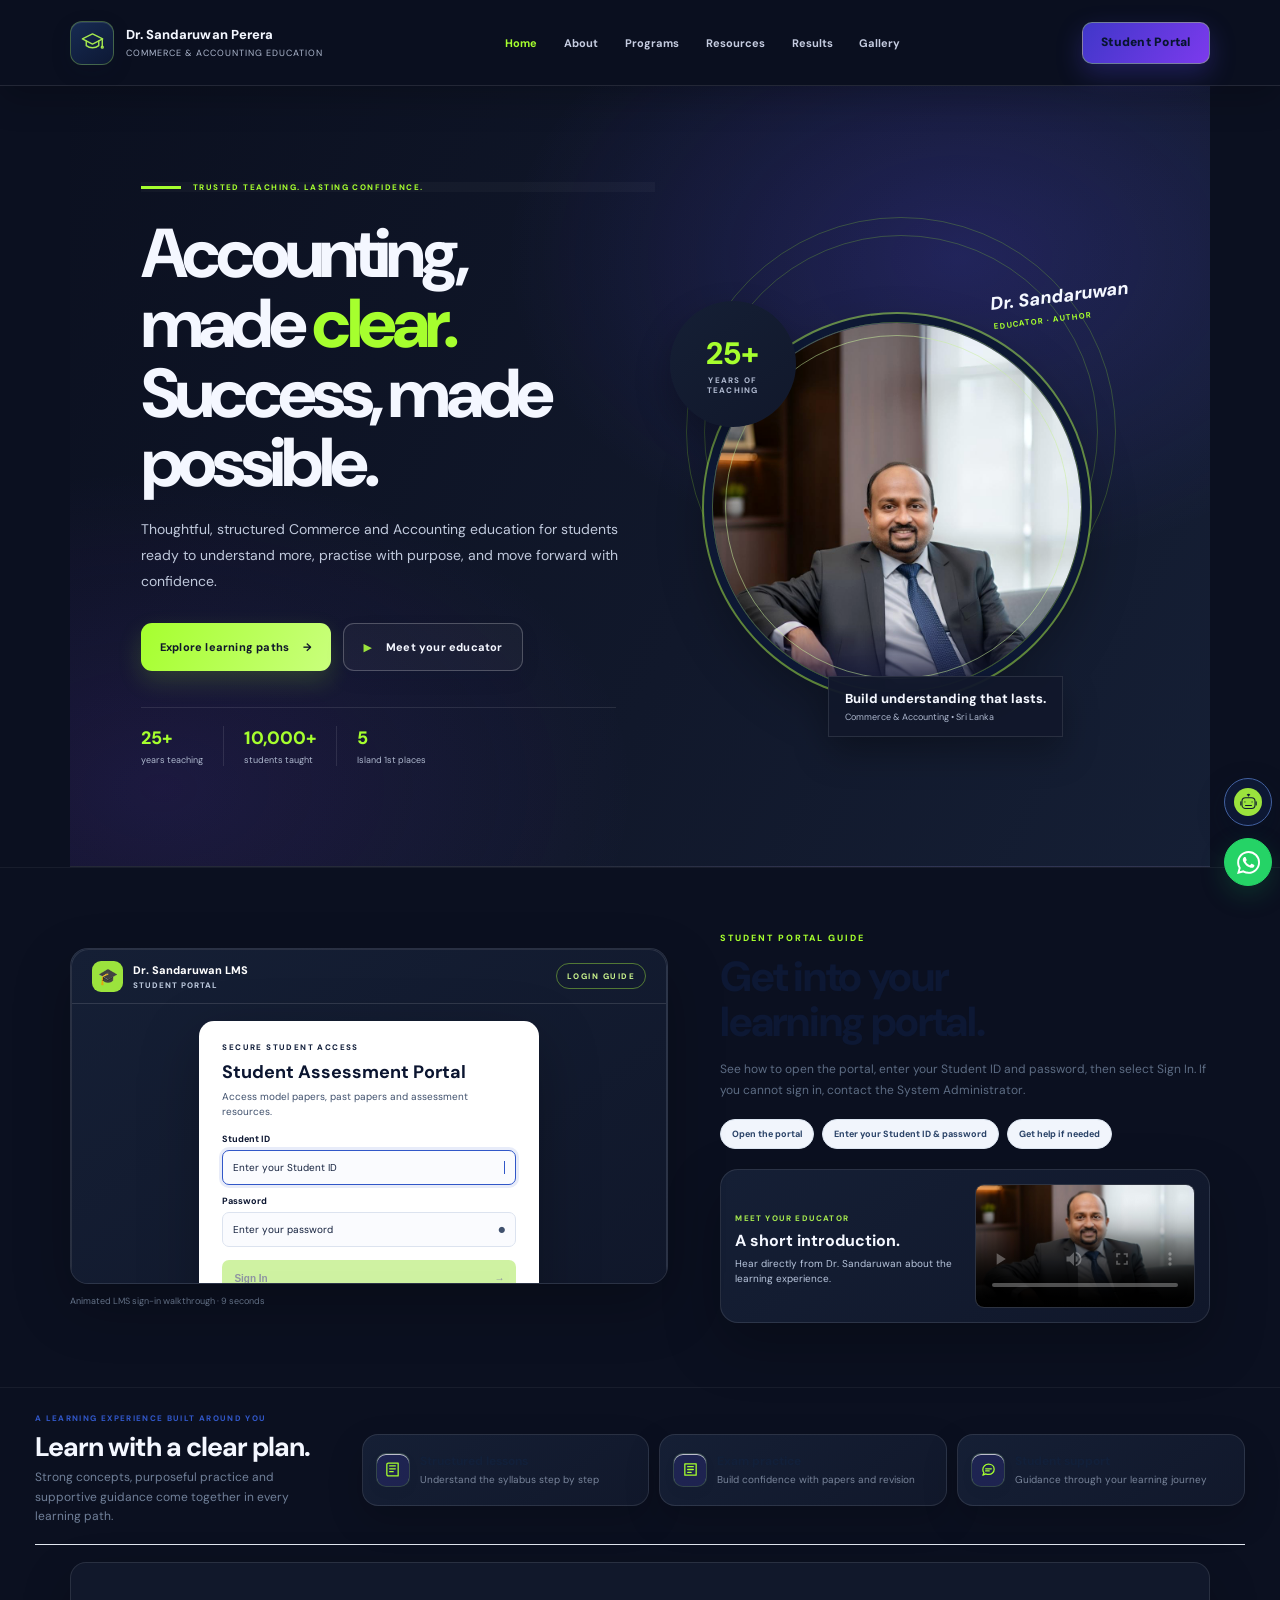
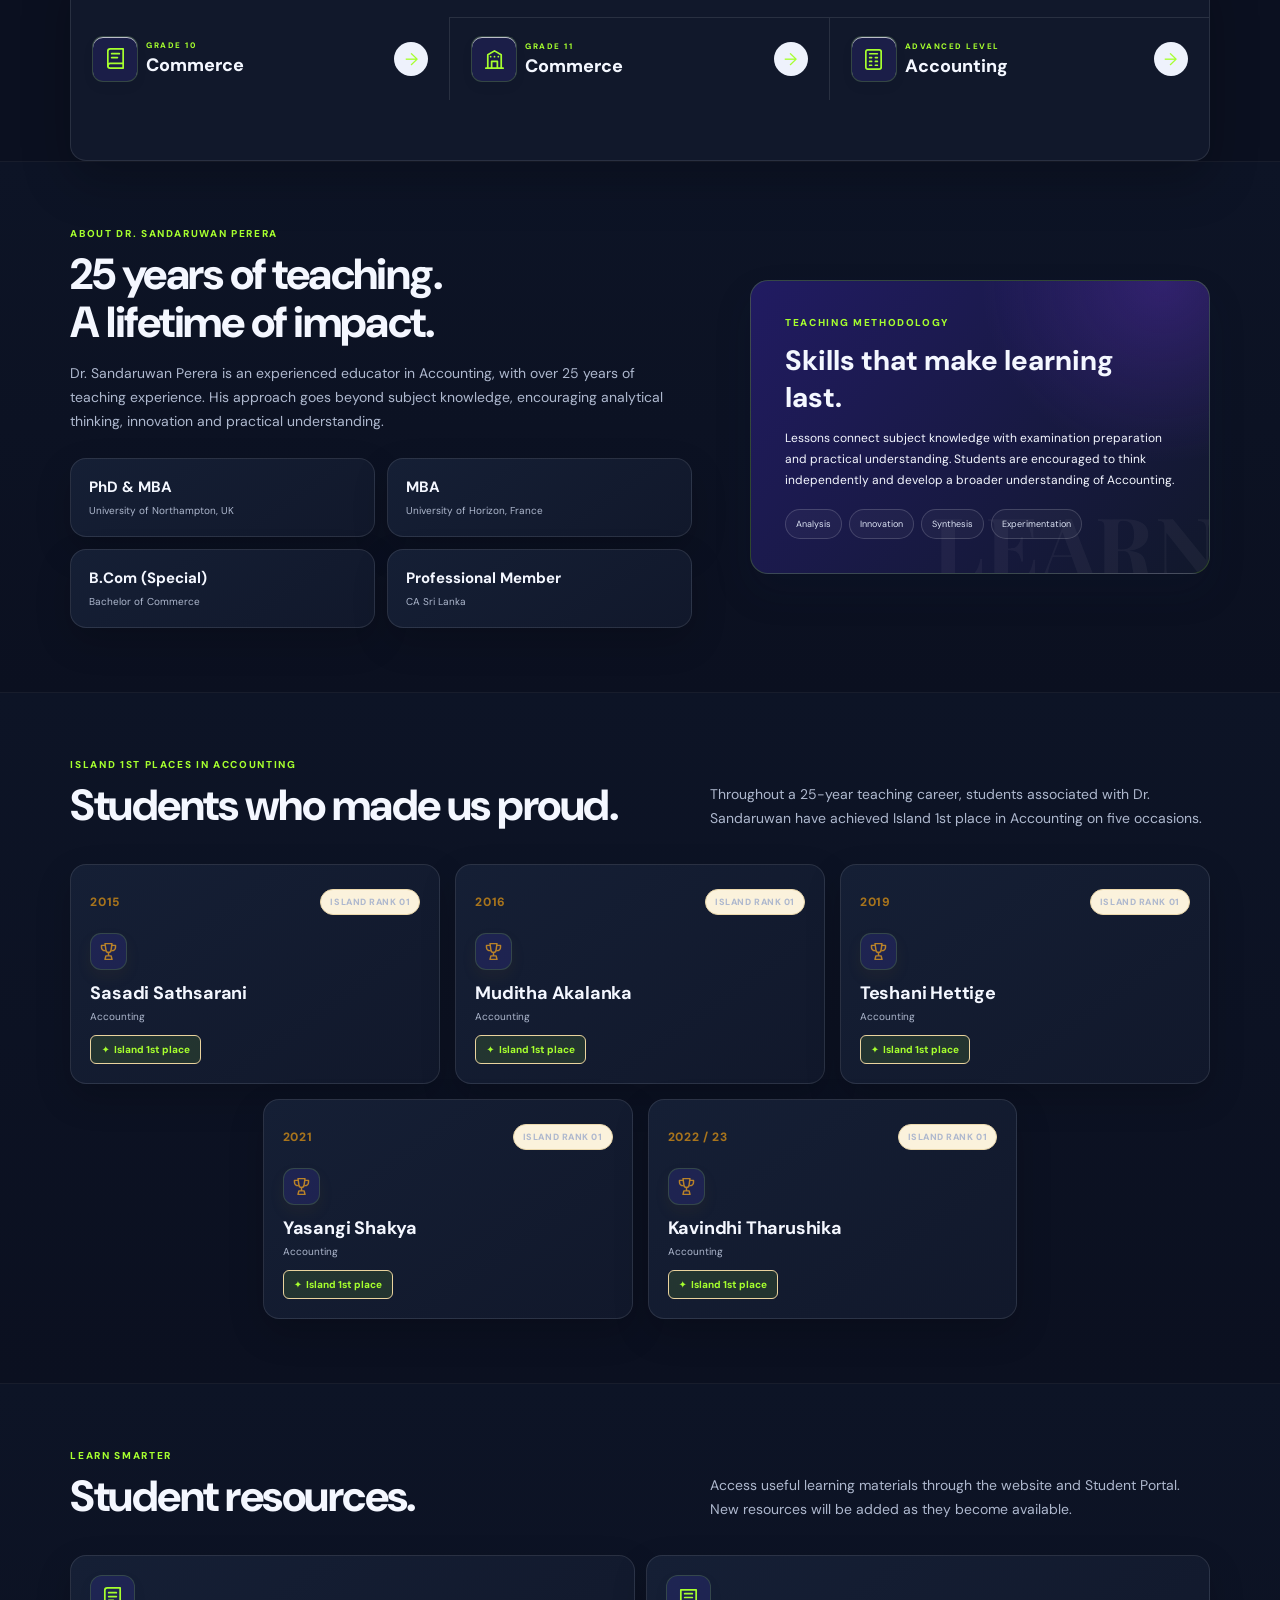
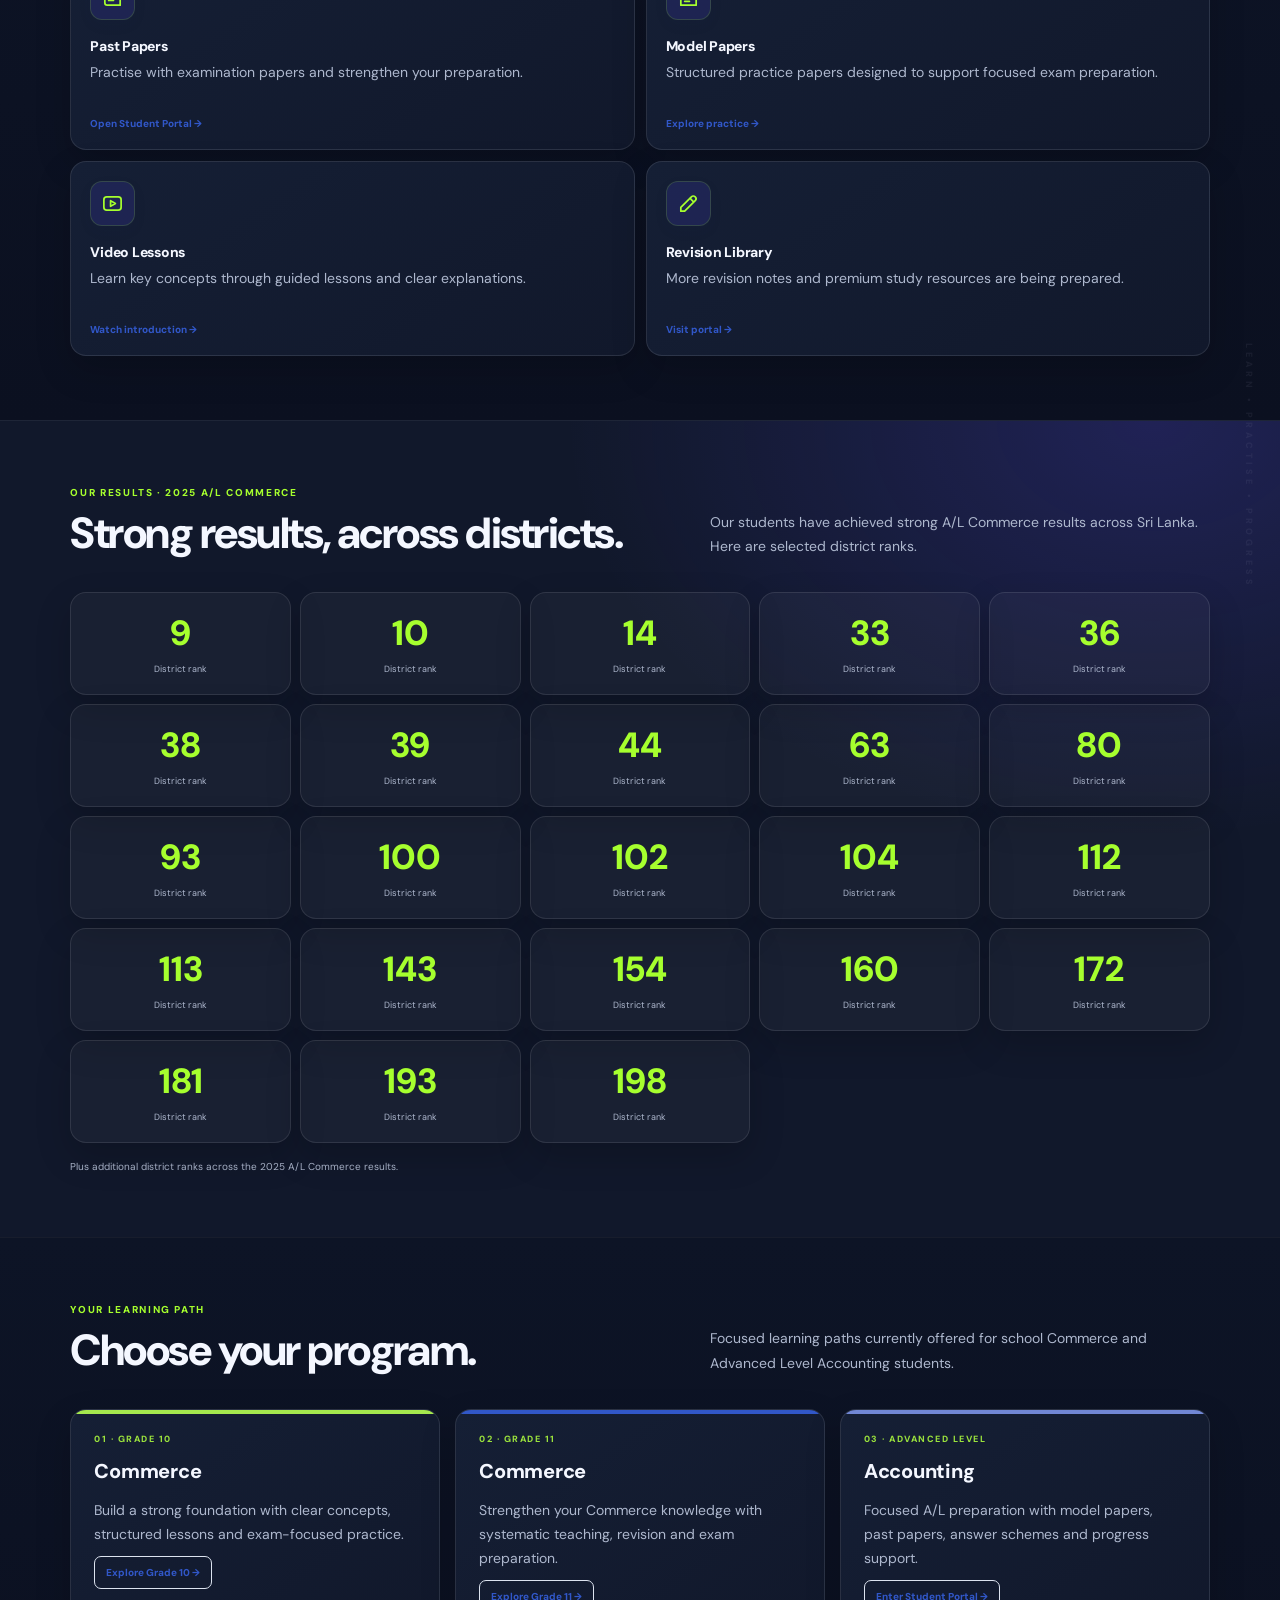
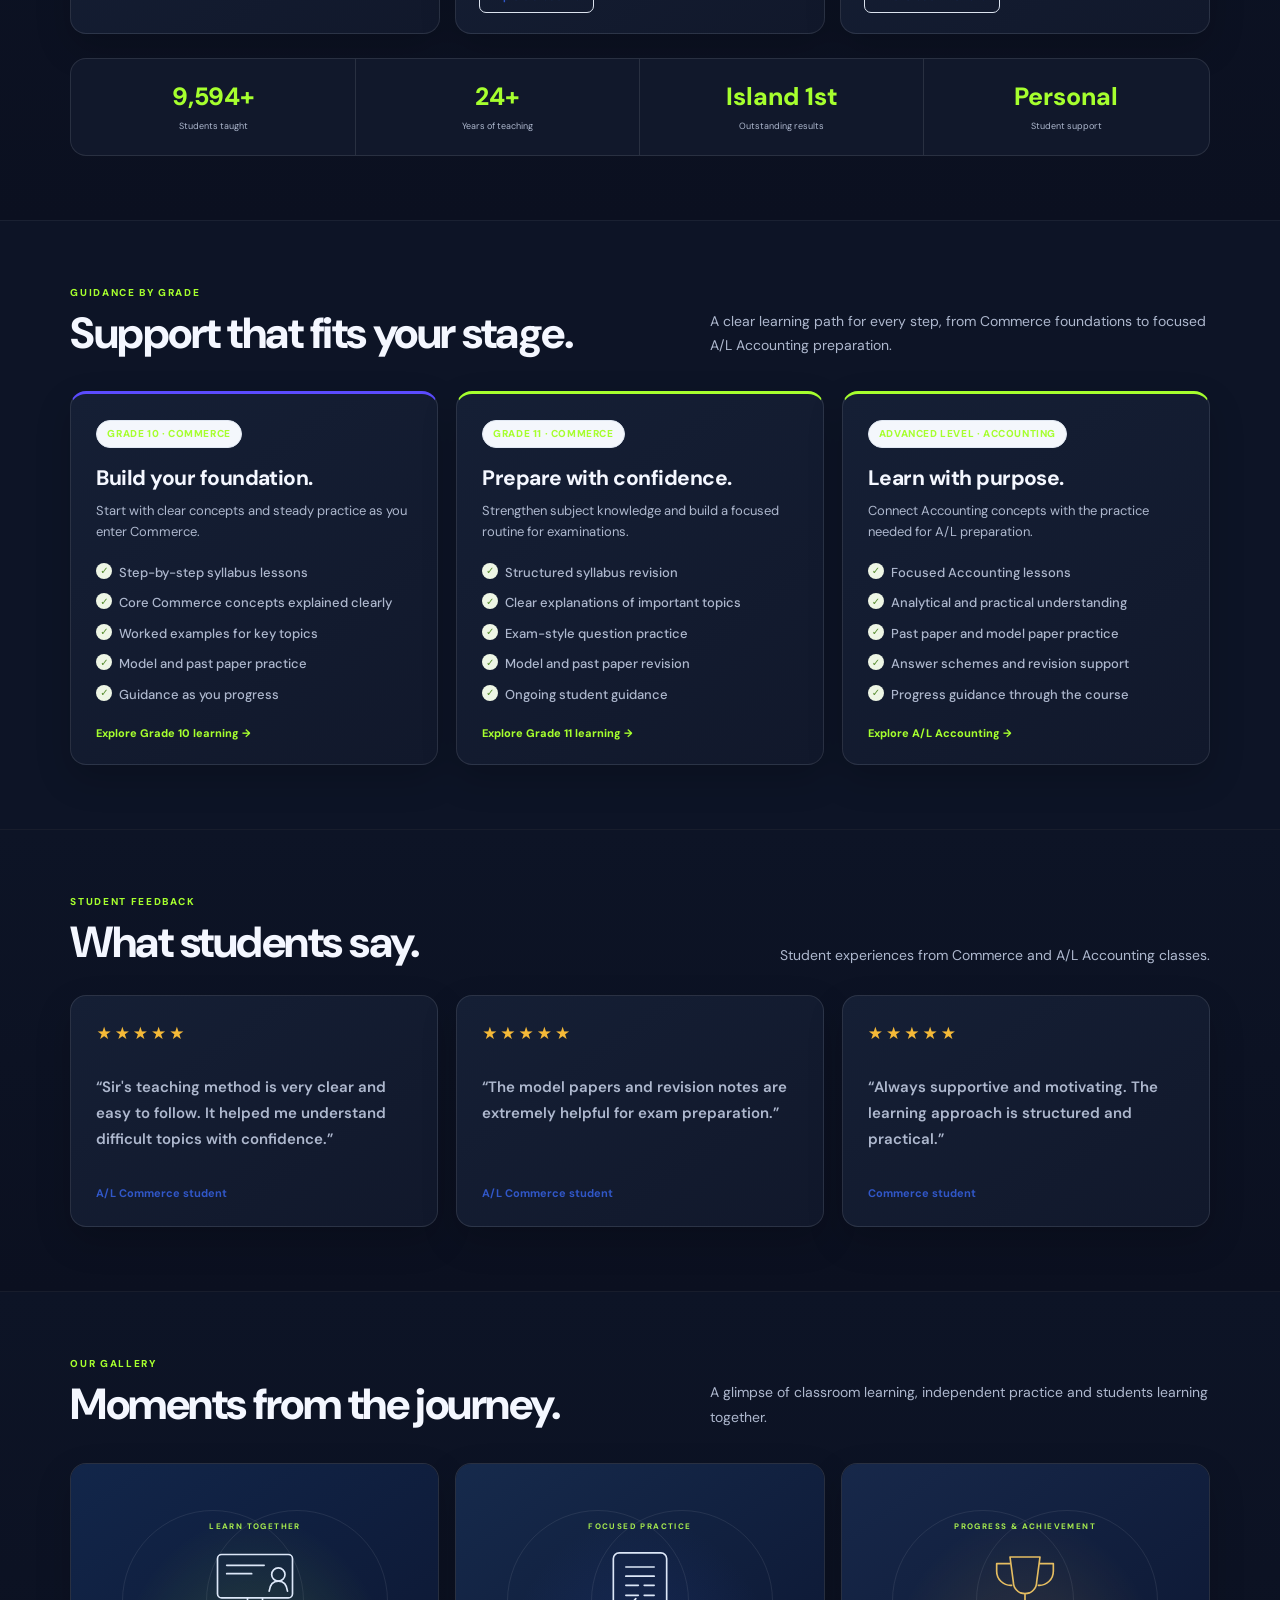
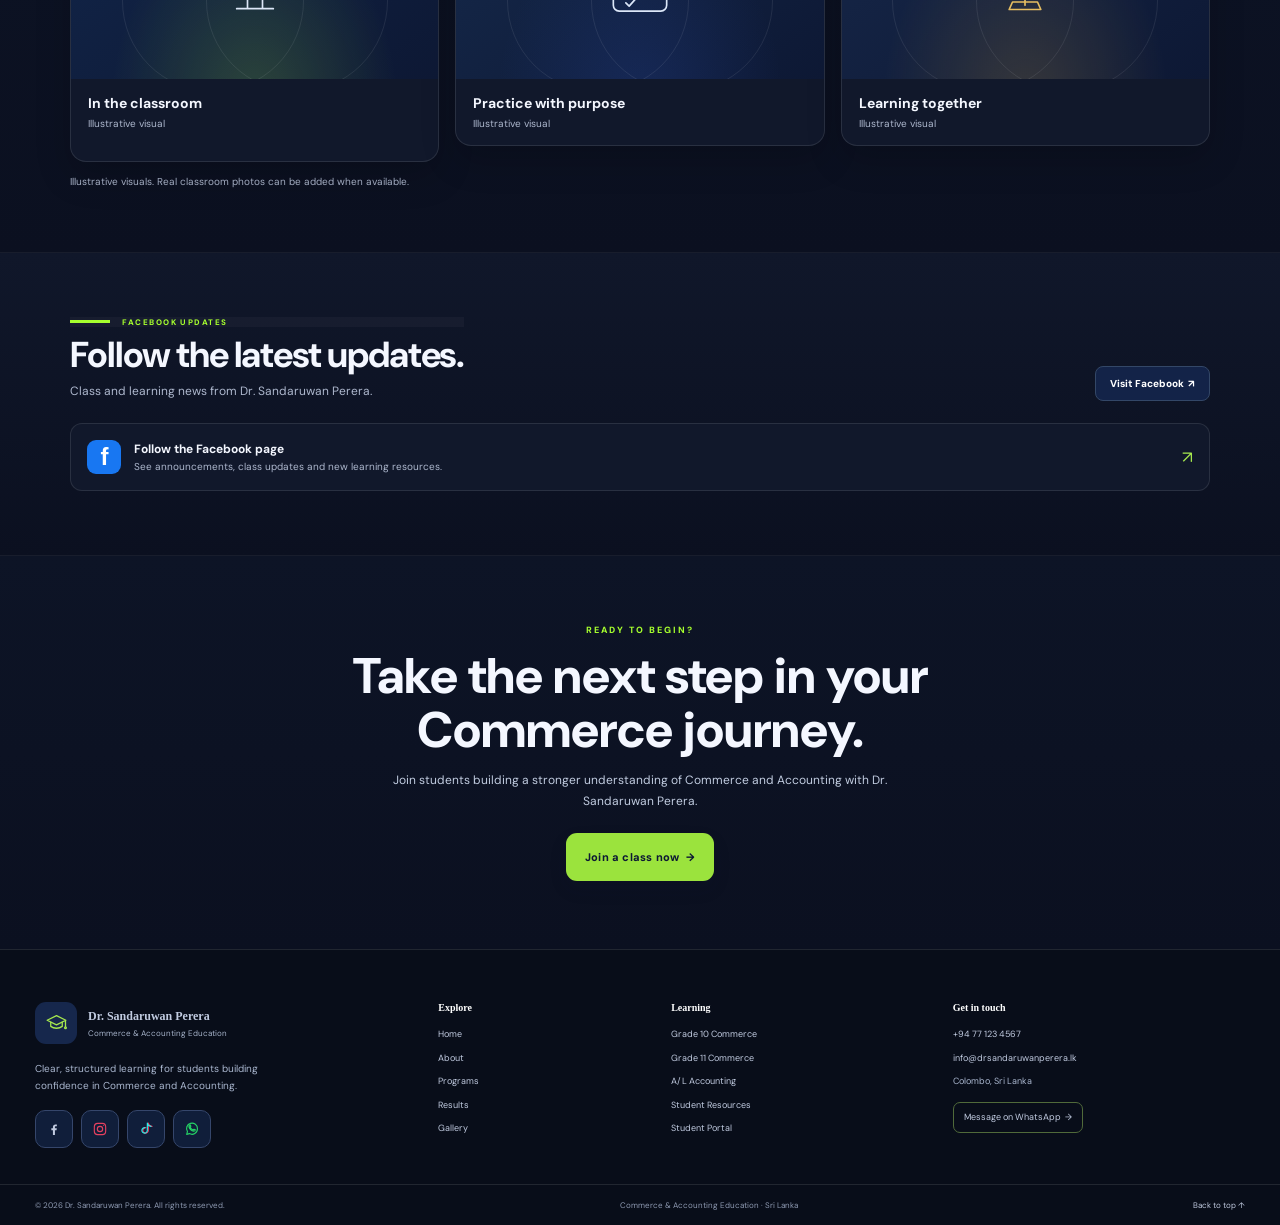
==== commit 9f68668a: "Refresh homepage styles for light-panel contrast" ====
--- a/index.html
+++ b/index.html
@@ -11,7 +11,7 @@
 body{background:#f3f6fc;color:#0d1834}.frame{background:#f3f6fc}.frame:after{color:#9be33d17}.top{background:#fff;border-color:#dce3ef}.seal{background:#0d1834;color:#9be33d;border-radius:12px;border:1px solid #20325c;font:800 15px 'DM Sans'}.seal:before{display:none}.nav a:first-child{color:#3858c9}.portal{background:#9be33d;color:#10203a!important;border-radius:8px;box-shadow:0 8px 22px #9be33335}.hero{max-width:none;padding:52px max(calc((100vw - 1240px)/2),5.5vw) 60px;min-height:650px;background:radial-gradient(ellipse at 76% 32%,#243d77 0,transparent 33%),linear-gradient(115deg,#0b1530,#101e42 65%,#142956);color:#fff}.copy{padding-left:0}.eyebrow{color:#b6ed73;border-color:#9be34455;background:#ffffff08}.eyebrow:before{background:#9be33d}.copy h1{font-family:'DM Sans';font-size:clamp(48px,5.7vw,74px);font-weight:800;letter-spacing:-4.5px;color:#fff}.copy h1 span{color:#9be33d;font-style:normal}.copy>p{color:#c0cbe0}.primary{background:#9be33d;color:#0c1933;box-shadow:0 12px 30px #9be33d2e}.primary:hover{background:#aaf04f}.outline{border-color:#7387b5;color:#fff;background:#ffffff08}.stats{border-color:#ffffff2c}.stat{border-color:#ffffff2c}.stat b{color:#9be33d;font-family:'DM Sans';font-weight:800}.stat small{color:#afbdd6}.visual{height:530px}.arch{background:#122348;border-radius:180px 180px 8px 8px;border:1px solid #9be33d55;box-shadow:0 18px 0 -8px #9be33d;height:470px;width:365px}.arch:before{border:1px solid #b9ed7b66;border-radius:170px 170px 0 0}.arch img{filter:saturate(.86);mask-image:linear-gradient(#000 0%,#000 84%,transparent 100%)}.ring{border-color:#8d9de35c}.ring:after{border-color:#9be33d38}.experience{background:#9be33d;color:#0d1834;border:0;border-radius:50%;box-shadow:0 12px 32px #0005}.experience b{font-family:'DM Sans';font-weight:800;color:#0d1834}.experience small{color:#274119}.signature{color:#fff;font-family:'DM Sans';font-weight:800}.signature small{color:#b6ed73}.caption{background:#0d1834;color:#fff;border:1px solid #ffffff30;border-left:3px solid #9be33d}.caption span{color:#bdc9df}.programs{background:#fff;border-color:#dce3ef;box-shadow:0 20px 45px #10244b16}.program{border-color:#dce3ef}.icon{background:#e9efff;color:#3157c8;border:1px solid #d8e2ff;border-radius:11px}.program small,.kicker{color:#3858c9}.program b{font-family:'DM Sans';font-weight:800;color:#0d1834}.prog-arrow{color:#3157c8}.section h2{font-family:'DM Sans';font-weight:800;letter-spacing:-1.6px;color:#0d1834}.section-intro{color:#5d6c83}.about,.res,.feedback{background:#fff}.qual{background:#f4f7fc;border-color:#dce3ef;border-radius:10px}.qual b,.course h3{font-family:'DM Sans';font-weight:800;color:#0d1834}.qual span{color:#5d6c83}.method{background:#101d3c;border:1px solid #293c68;border-left:4px solid #9be33d;border-radius:14px}.method .kicker{color:#b6ed73}.method h3{font-family:'DM Sans';font-weight:800}.method p{color:#c1cce0}.pill{border-color:#57698d;border-radius:20px}.wins,.courses,.gallery{background:#f3f6fc}.win,.resource,.course{background:#fff;border-color:#dce3ef;border-radius:12px;box-shadow:0 8px 24px #10244b0c}.win{border-top:3px solid #9be33d}.win b{font-family:'DM Sans';font-weight:800;color:#0d1834}.win .star,.resource .symbol{color:#3157c8}.resource{background:#fff;border-top:3px solid #3157c8}.resource h3{font-family:'DM Sans';font-weight:800;color:#0d1834}.resource a,.course a{color:#3157c8}.results{background:#0d1834;border-top:4px solid #9be33d}.results .section-head h2{color:#fff}.results .section-intro,.result-note{color:#c1cce0}.results .kicker{color:#b6ed73}.rankbox{border-color:#354469;background:#ffffff09;border-radius:9px}.rankbox b{font-family:'DM Sans';font-weight:800;color:#9be33d}.rankbox span{color:#d4def0}.rankbox:nth-child(3n+1){border-top:2px solid #9be33d}.rankbox:nth-child(3n+2){border-top:2px solid #607ee0}.course{border-top:3px solid #9be33d}.course:nth-child(2){border-top-color:#3157c8}.course p{color:#5d6c83}.stat-big{border-color:#dce3ef}.stat-big b{font-family:'DM Sans';font-weight:800;color:#0d1834}.stat-big span{color:#5d6c83}.review{background:#f3f6fc;border:1px solid #e1e7f0;border-left:3px solid #9be33d;border-radius:10px}.review:nth-child(2){border-left-color:#3157c8}.review:nth-child(3){border-left-color:#0d1834}.review .stars{color:#3157c8}.review p{font-family:'DM Sans';font-weight:600;color:#0d1834}.gallery-tile{background:linear-gradient(135deg,#e4ebf9,#fff);border-color:#dce3ef;color:#3157c8;border-radius:10px}.gallery-tile:first-child{background:#122348;color:#fff;border-bottom:4px solid #9be33d}.gallery-tile:nth-child(3){background:linear-gradient(135deg,#edf7df,#fff)}.gallery-tile:nth-child(4){background:linear-gradient(135deg,#e1e9fb,#fff)}.contact{background:#0d1834;border-top:4px solid #9be33d}.contact .kicker{color:#b6ed73}.contact h2{font-family:'DM Sans';font-weight:800;color:#fff}.contact p{color:#c1cce0}.contact .button{background:#9be33d;color:#0d1834;border-radius:8px}.foot{background:#080f22;color:#fff;border-top:1px solid #293754}.foot span{color:#a8b5ce}
 @media(max-width:760px){.frame{background:#f3f6fc}.hero{padding:38px 22px 26px;min-height:0}.copy h1{letter-spacing:-3px}.arch{right:50%;transform:translateX(50%);height:330px;width:260px;box-shadow:0 12px 0 -5px #9be33d}.experience{background:#9be33d}.section h2{letter-spacing:-1px}}/* Final refinement: consistent icon system and editorial intro video */
 .program .icon{width:46px;height:46px}.program .icon svg{width:23px;height:23px;stroke:currentColor;fill:none;stroke-width:1.7;stroke-linecap:round;stroke-linejoin:round}.resource{padding:23px;min-height:204px}.resource .symbol{width:46px;height:46px;display:grid;place-items:center;border-radius:12px;background:#edf2ff;color:#3157c8}.resource .symbol svg{width:23px;height:23px;stroke:currentColor;fill:none;stroke-width:1.7;stroke-linecap:round;stroke-linejoin:round}.resource:nth-child(2) .symbol{background:#eef6e4;color:#538522}.resource:nth-child(3) .symbol{background:#eaf0ff;color:#3157c8}.resource:nth-child(4) .symbol{background:#f1f3f8;color:#0d1834}.resource h3{margin-top:17px;font-size:18px}.course,.win,.review,.qual{box-shadow:0 8px 25px #10244b0c}.course{padding:27px}.win{border-radius:10px;padding:19px}.review{padding:23px}.programs{border-radius:13px;overflow:hidden}.method{box-shadow:0 15px 35px #0d183422}.video-feature{background:#fff;padding:64px max(calc((100vw - 1240px)/2),5.5vw);display:grid;grid-template-columns:1.1fr .9fr;gap:52px;align-items:center}.video-frame{aspect-ratio:16/9;background:#0d1834;border-radius:14px;overflow:hidden;position:relative;box-shadow:0 18px 40px #10244b24;border:1px solid #dce3ef}.video-frame video{width:100%;height:100%;object-fit:cover;display:block;background:#0d1834}.video-copy .kicker{font-size:9px;letter-spacing:2px;text-transform:uppercase;font-weight:800}.video-copy h2{font:800 clamp(29px,3.3vw,42px)/1.08 'DM Sans';letter-spacing:-1.3px;color:#0d1834;margin:10px 0 14px}.video-copy p{font-size:12px;line-height:1.8;color:#5d6c83}.video-points{display:flex;flex-wrap:wrap;gap:8px;margin-top:17px}.video-points span{font-size:9px;font-weight:700;color:#294267;background:#f1f5fc;border:1px solid #dce5f1;border-radius:20px;padding:8px 11px}.video-caption{font-size:9px;color:#718099;margin-top:11px}.qual{border-radius:9px}.rankbox{padding:17px 12px}.section-head{margin-bottom:32px}.resource:hover,.course:hover,.win:hover,.review:hover{box-shadow:0 16px 34px #10244b18}
-@media(max-width:760px){.video-feature{padding:48px 20px;grid-template-columns:1fr;gap:22px}.video-copy h2{font-size:31px}.resource{min-height:185px;padding:17px}.resource .symbol{width:40px;height:40px}.program .icon{width:40px;height:40px}}</style><link rel="stylesheet" href="homepage-redesign.css"><link rel="stylesheet" href="homepage-redesign-overrides.css"><link rel="stylesheet" href="homepage-redesign-mobile.css"><link rel="stylesheet" href="homepage-production.css?v=default-20261115">
+@media(max-width:760px){.video-feature{padding:48px 20px;grid-template-columns:1fr;gap:22px}.video-copy h2{font-size:31px}.resource{min-height:185px;padding:17px}.resource .symbol{width:40px;height:40px}.program .icon{width:40px;height:40px}}</style><link rel="stylesheet" href="homepage-redesign.css"><link rel="stylesheet" href="homepage-redesign-overrides.css"><link rel="stylesheet" href="homepage-redesign-mobile.css"><link rel="stylesheet" href="homepage-production.css?v=contrast-20261123">
 <link rel="stylesheet" href="professional-theme.css?v=glass-1">
 <link id="lms-brand-glass-theme-stylesheet" rel="stylesheet" href="https://drsandaruwanperera.lk/studentportal/brand-glass-theme.css?v=5">
 
--- a/homepage-production.css
+++ b/homepage-production.css
@@ -186,5 +186,32 @@
 .facebook-updates .facebook-updates-heading .eyebrow{color:#a5e84e}
 .facebook-updates .live-facebook-carousel{overflow:hidden;border-radius:12px}.facebook-updates .facebook-track{display:flex;gap:14px;width:max-content}.facebook-updates .facebook-card{width:min(300px,75vw);border:1px solid #263b5d;border-radius:12px;background:#101e38;color:#fff;text-decoration:none;overflow:hidden}.facebook-updates .facebook-card p{color:#aab8d0;font-size:11px}
 @media(max-width:760px){.educator-intro{grid-template-columns:1fr}.educator-intro video{max-height:none}.facebook-updates-heading{align-items:flex-start;flex-direction:column}.facebook-follow-btn{align-self:flex-start}}
-.educator-intro{background:linear-gradient(145deg,#13264a,#0d1834);border-color:#2d4167;border-left:3px solid #9be33d;box-shadow:0 10px 24px #0b15301c}
-
+.educator-intro{background:linear-gradient(145deg,#13264a,#0d1834);border-color:#2d4167;border-left:3px solid #9be33d;box-shadow:0 10px 24px #0b15301c}
+
+
+/* High-contrast typography on the website's light/white panels. */
+.grade-rating,
+.grade-rating * ,
+.portal-mini,
+.portal-mini * ,
+.guide-field,
+.guide-label {
+  color:#14213d !important;
+}
+.grade-rating small,
+.grade-rating em,
+.portal-mini > p,
+.guide-help,
+.guide-lock {
+  color:#40516d !important;
+}
+.portal-mini h3,
+.grade-rating b,
+.guide-label,
+.guide-field.is-filled {
+  color:#0b1530 !important;
+}
+.grade-rating .rating-stars,
+.grade-rating .stars {
+  color:#b7791f !important;
+}
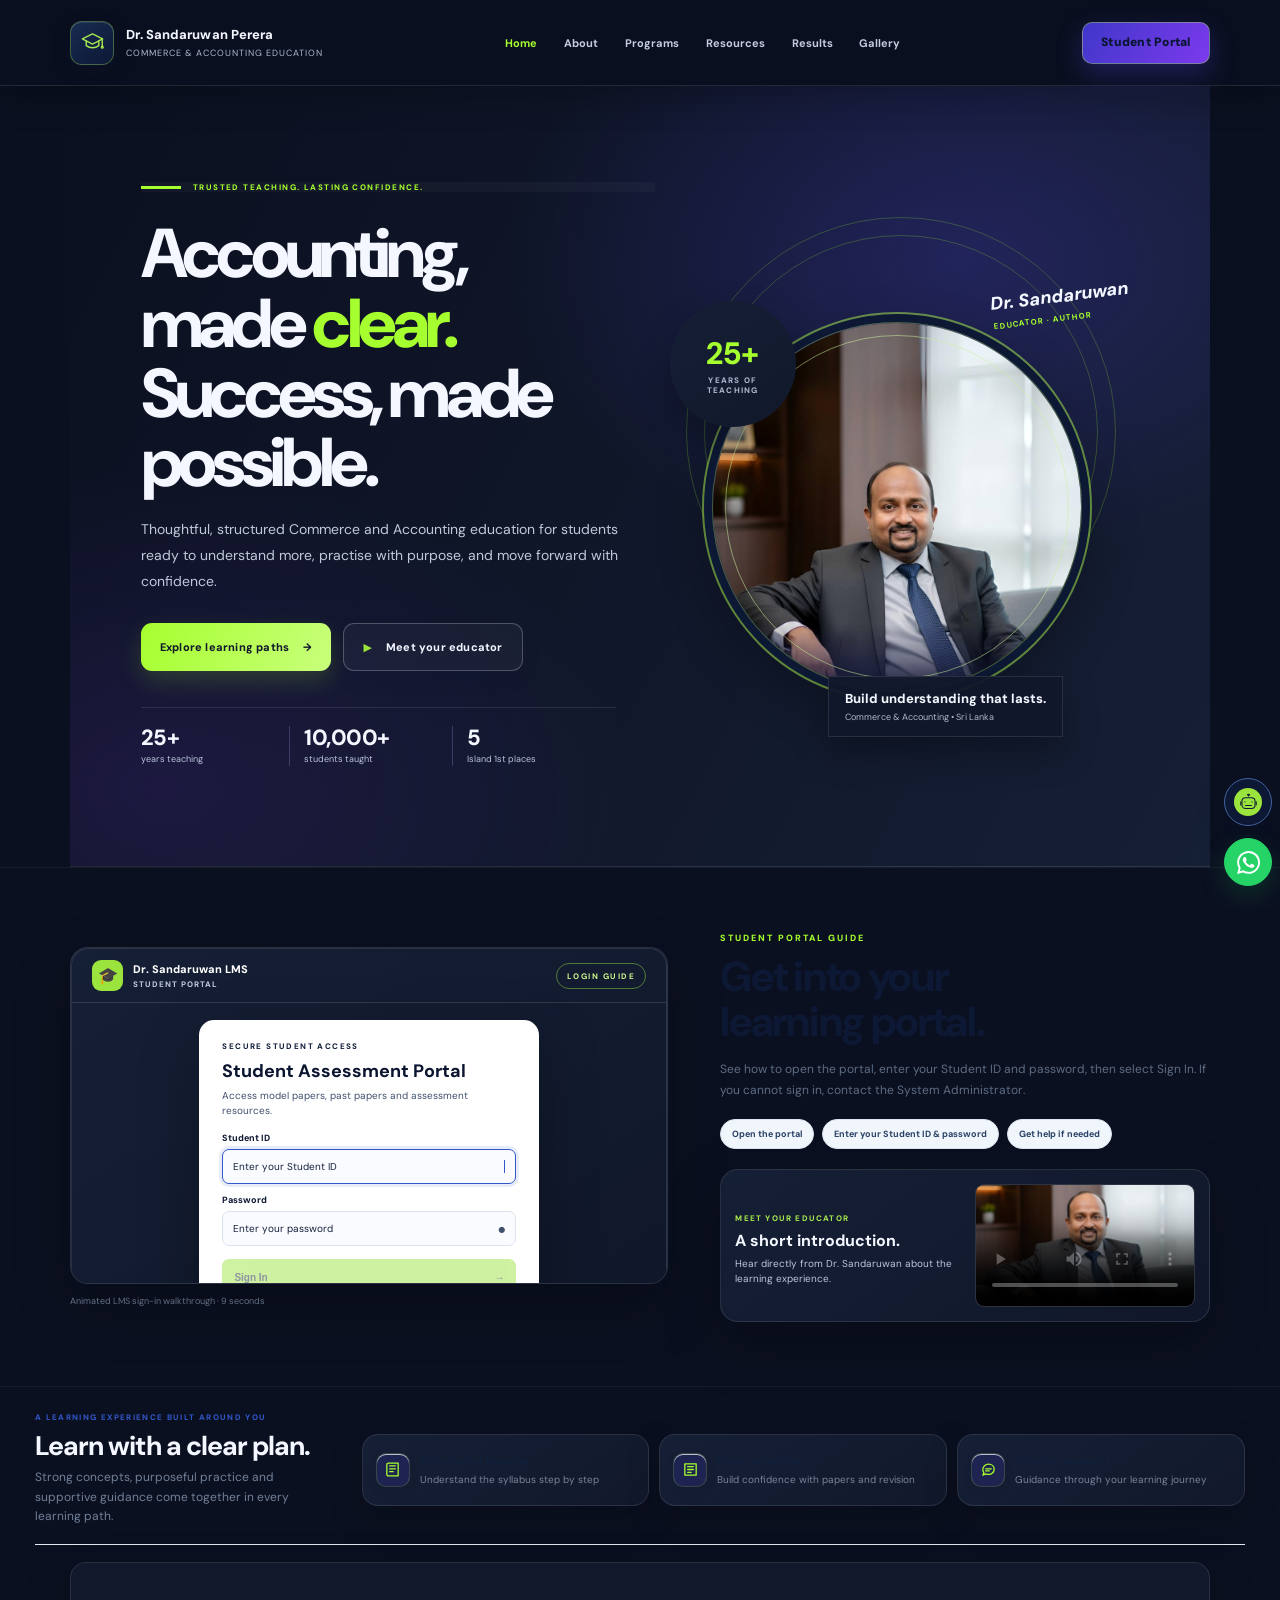
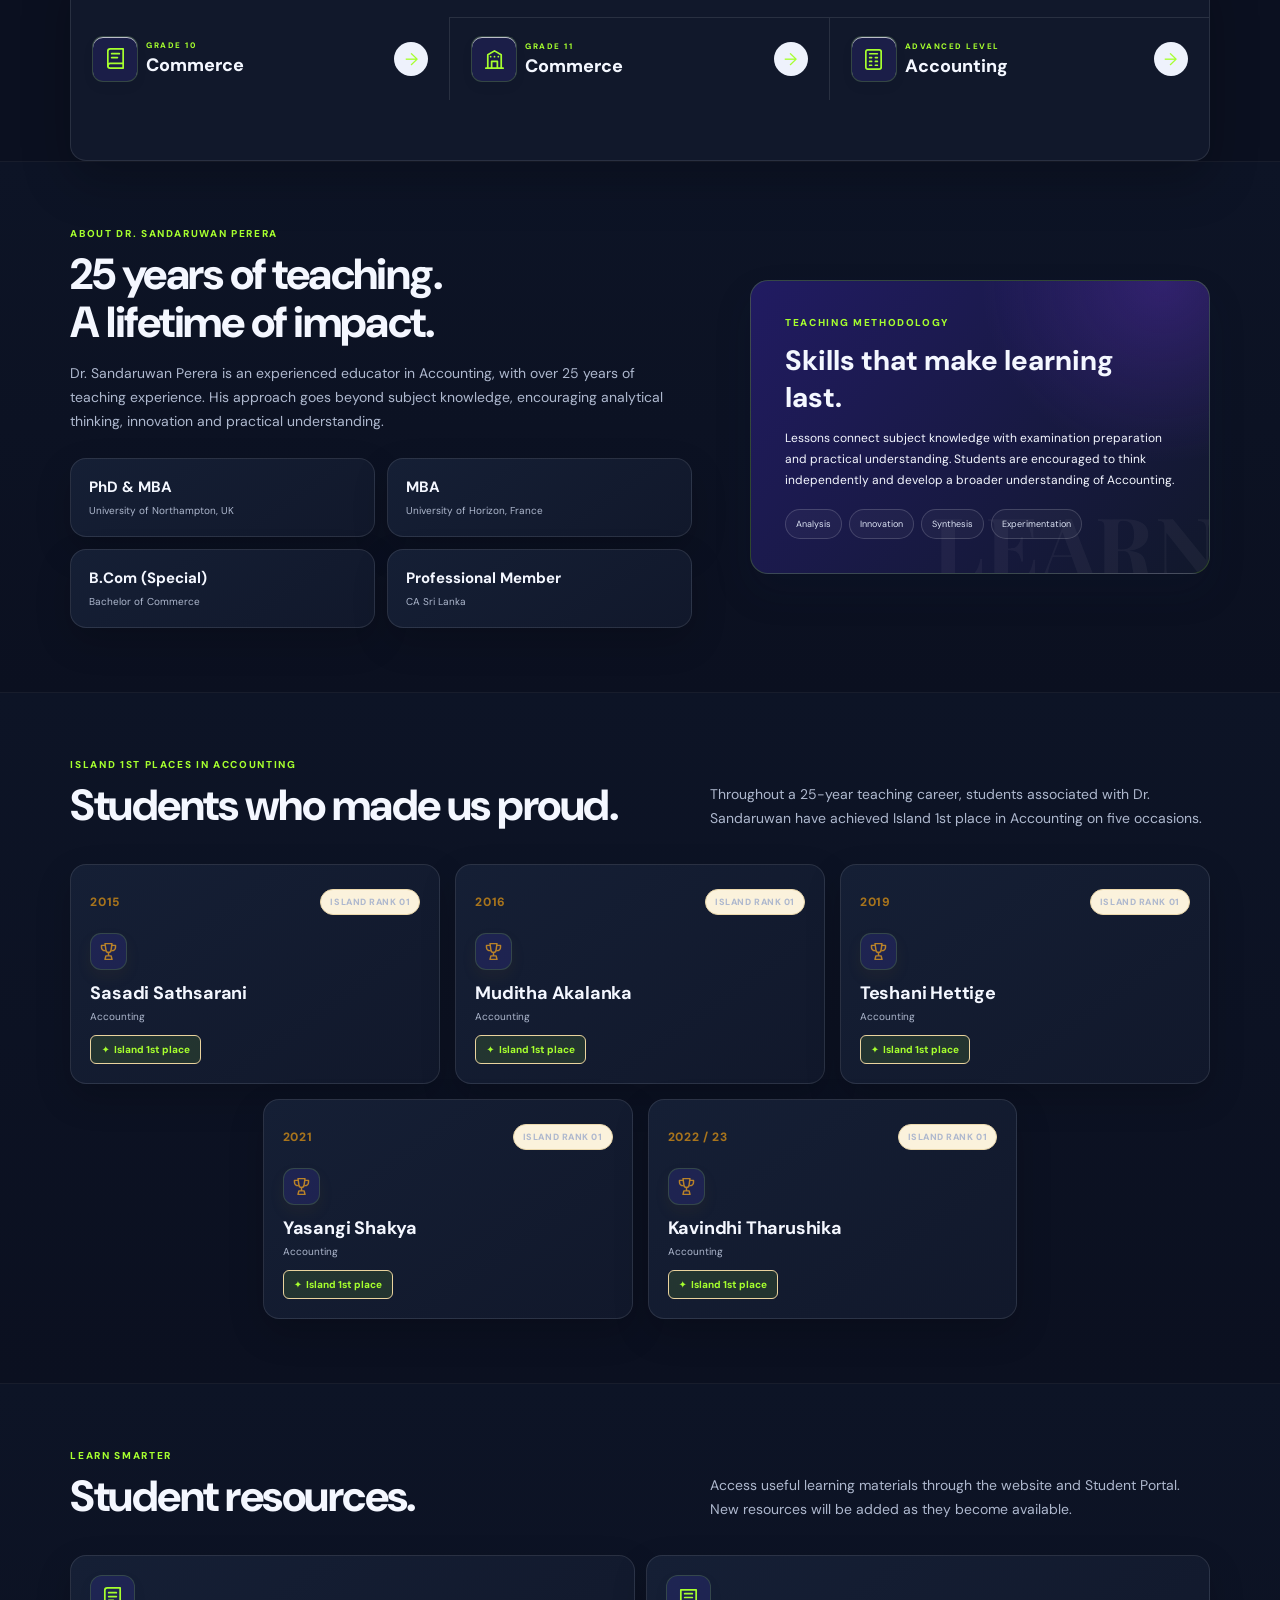
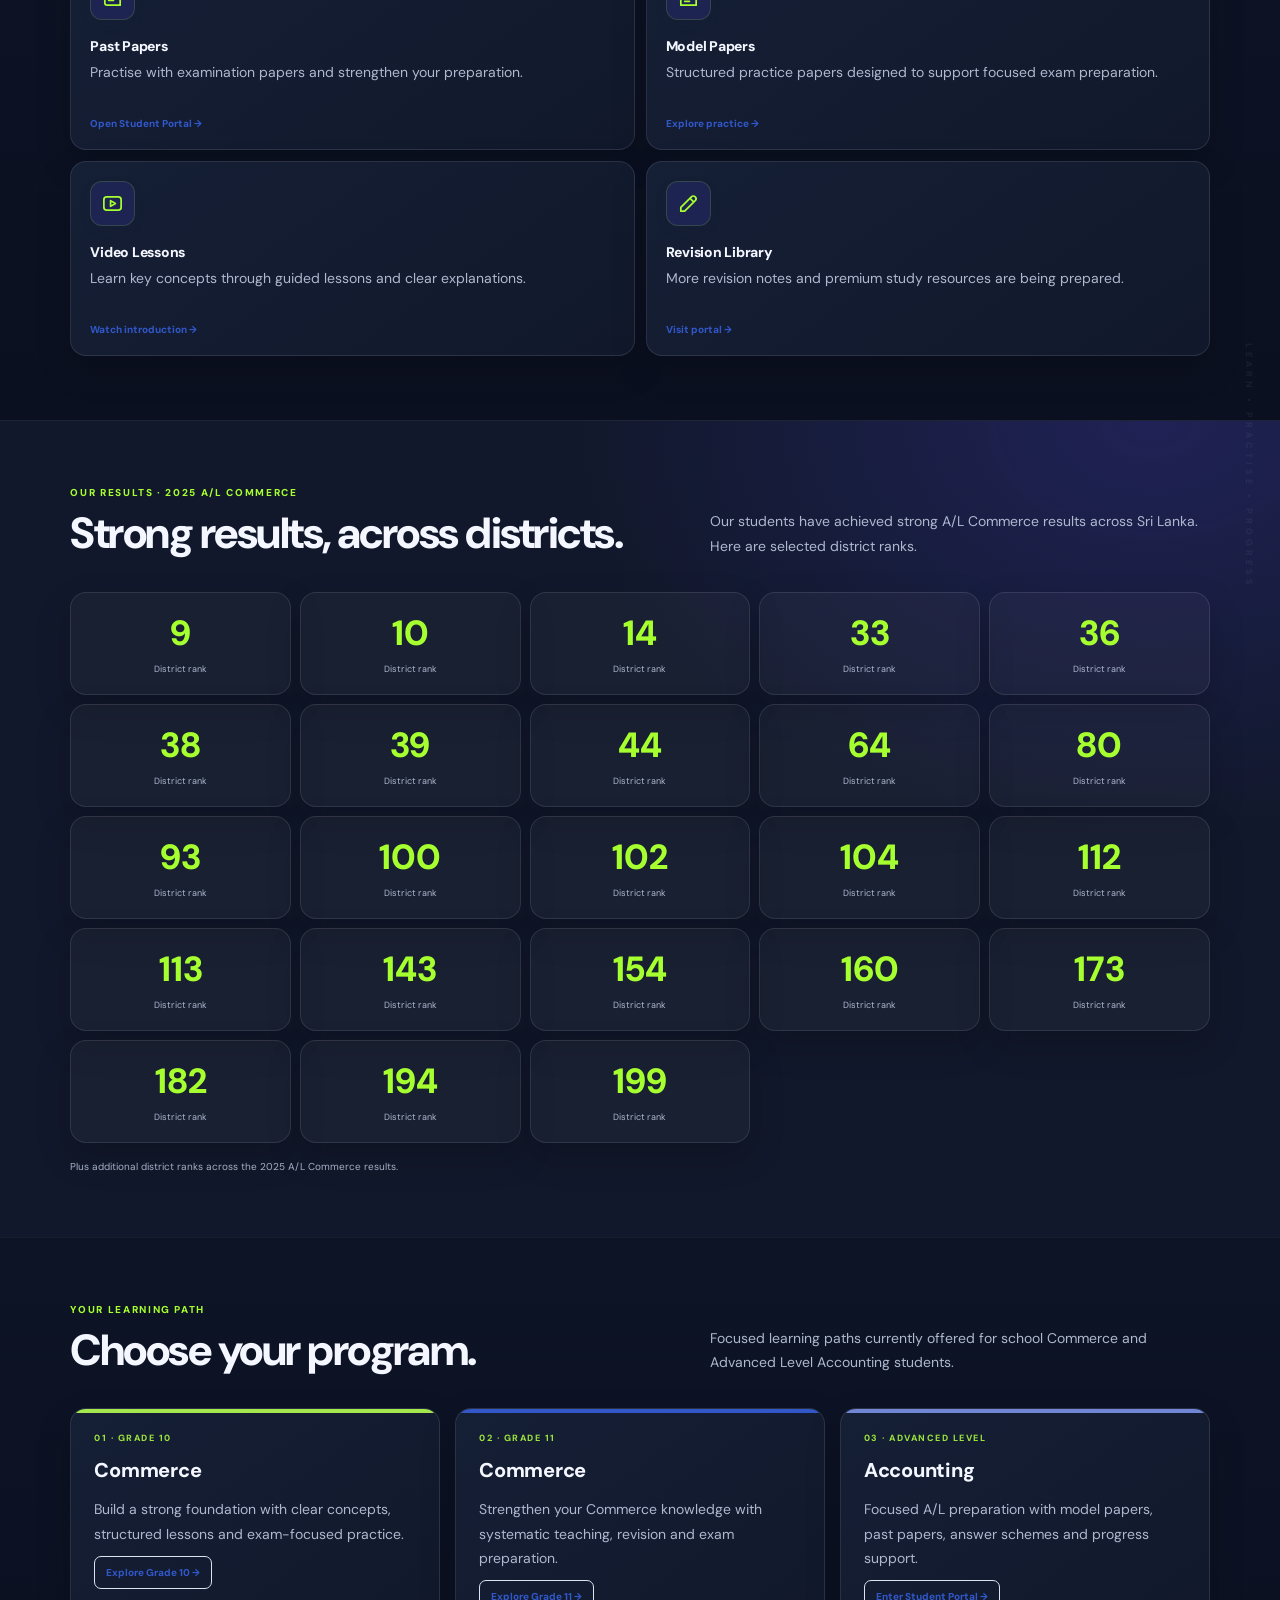
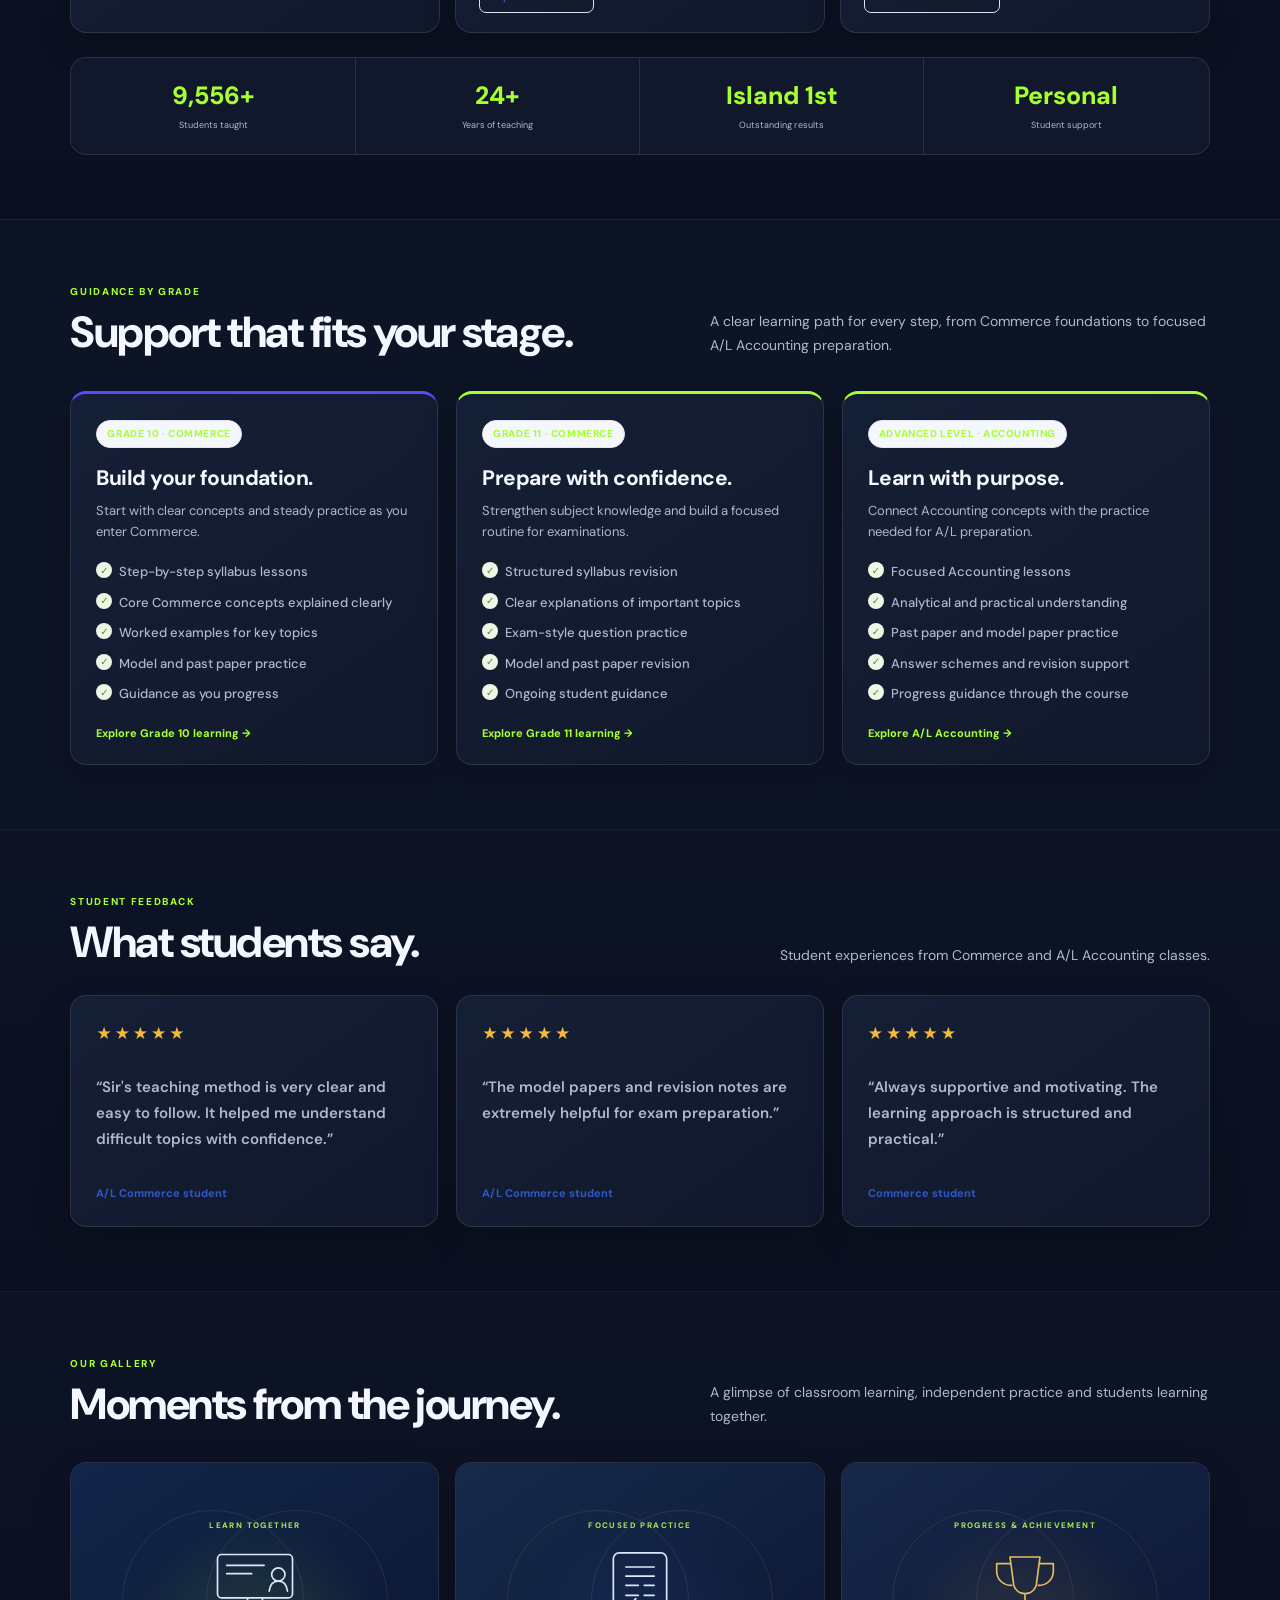
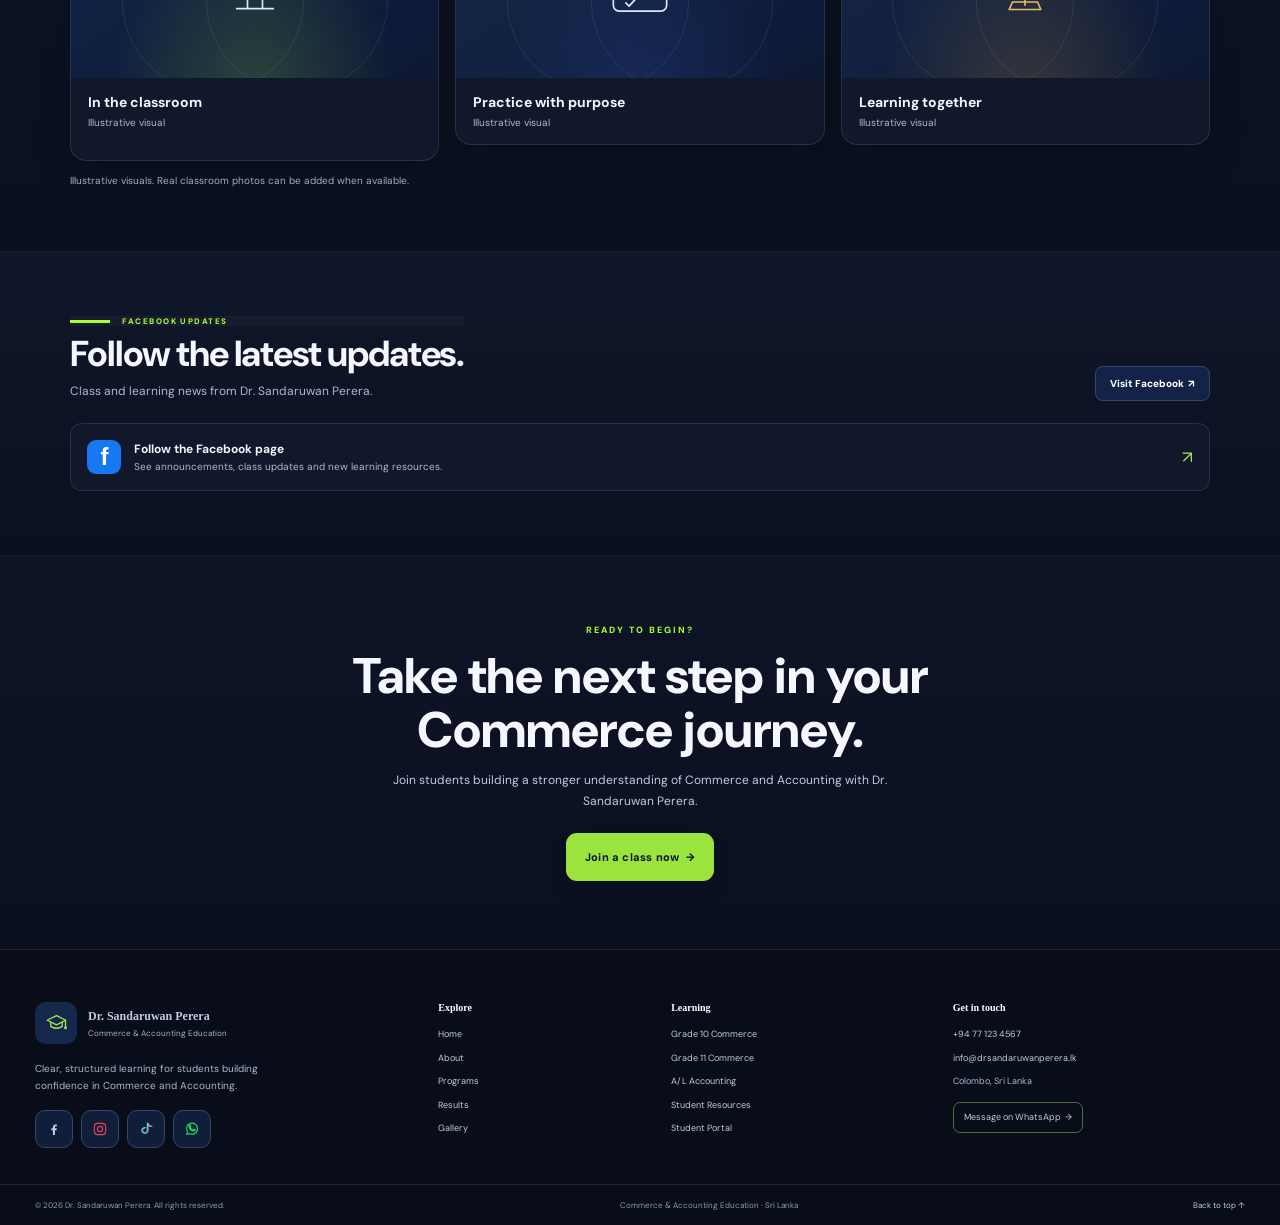
==== commit 4a62eefb: "Fix mobile hero achievement stats layout" ====
--- a/index.html
+++ b/index.html
@@ -44,7 +44,78 @@
 <style id="portal-label-force-visible">
 html body header.top a.portal { color:#07152f !important; -webkit-text-fill-color:#07152f !important; }
 html body header.top a.portal span { color:#07152f !important; -webkit-text-fill-color:#07152f !important; visibility:visible !important; opacity:1 !important; }
-</style></head><body><main class="frame"><header class="top"><div class="brand"><div class="seal cap-mark" aria-hidden="true"><svg viewBox="0 0 32 32"><path d="M3 11.5 16 5l13 6.5L16 18z"/><path d="M8 14v6c4.5 3.5 11.5 3.5 16 0v-6M28.5 12v8"/><circle cx="28.5" cy="22" r="1.2"/></svg></div><div><div class="name">Dr. Sandaruwan Perera</div><div class="sub">COMMERCE & ACCOUNTING EDUCATION</div></div></div><nav class="nav"><a href="#home">Home</a><a href="#about">About</a><a href="#programs">Programs</a><a href="#resources">Resources</a><a href="#results">Results</a><a href="#gallery">Gallery</a></nav><a class="portal" href="https://drsandaruwanperera.lk/studentportal/" aria-label="Student Portal" style="color:#07152f !important;-webkit-text-fill-color:#07152f !important;font-size:12px !important;font-weight:900 !important;opacity:1 !important;text-shadow:none !important;"><span style="display:inline-block !important;visibility:visible !important;opacity:1 !important;color:#07152f !important;-webkit-text-fill-color:#07152f !important;font-size:12px !important;font-weight:900 !important;line-height:1.3 !important;">Student Portal</span></a></header><section class="hero"><div class="copy"><div class="eyebrow">Trusted teaching. Lasting confidence.</div><h1>Accounting,<br>made <span>clear.</span><br>Success, made possible.</h1><p>Thoughtful, structured Commerce and Accounting education for students ready to understand more, practise with purpose, and move forward with confidence.</p><div class="buttons"><a class="button primary" href="#programs">Explore learning paths <span>→</span></a><a class="button outline" href="#intro"><span style="color:var(--gold)">▶</span> Meet your educator</a></div><div class="stats"><div class="stat"><b>25+</b><small>years teaching</small></div><div class="stat"><b>10,000+</b><small>students taught</small></div><div class="stat"><b>5</b><small>Island 1st places</small></div></div></div><div class="visual"><div class="ring"></div><div class="arch"><video class="hero-loop" autoplay muted loop playsinline preload="metadata" poster="assets/sir-photo.png" aria-label="Dr. Sandaruwan Perera teaching"><source src="assets/hero-animation.mp4" type="video/mp4"></video></div><div class="experience"><div><b>25+</b><small>years of<br>teaching</small></div></div><div class="signature">Dr. Sandaruwan<small>Educator · Author</small></div><div class="caption"><b>Build understanding that lasts.</b><span>Commerce & Accounting • Sri Lanka</span></div></div></section><section class="programs" id="programs"><div class="program"><div class="icon"><svg viewBox="0 0 24 24"><path d="M4 19.5A2.5 2.5 0 0 1 6.5 17H20"/><path d="M6.5 2H20v20H6.5A2.5 2.5 0 0 1 4 19.5v-15A2.5 2.5 0 0 1 6.5 2Z"/><path d="M8 7h8M8 11h6"/></svg></div><div><small>Grade 10</small><b>Commerce</b></div><div class="prog-arrow">→</div></div><div class="program"><div class="icon"><svg viewBox="0 0 24 24"><path d="M3 21h18M5 21V7l7-4 7 4v14M9 21v-7h6v7M8 9h.01M12 9h.01M16 9h.01"/></svg></div><div><small>Grade 11</small><b>Commerce</b></div><div class="prog-arrow">→</div></div><div class="program"><div class="icon"><svg viewBox="0 0 24 24"><rect x="4" y="2" width="16" height="20" rx="2"/><path d="M8 6h8M8 10h2m4 0h2m-8 4h2m4 0h2m-8 4h2m4 0h2"/></svg></div><div><small>Advanced Level</small><b>Accounting</b></div><div class="prog-arrow">→</div></div></section><section class="video-feature" id="intro"><div><div class="video-frame"><div class="login-tutorial" id="loginTutorial" data-step="1"><div class="tutorial-bar"><span class="tutorial-brand"><b>🎓</b><span>Dr. Sandaruwan LMS<small>STUDENT PORTAL</small></span></span><span class="tutorial-tag">LOGIN GUIDE</span></div><div class="tutorial-stage"><div class="portal-mini"><div class="portal-kicker">SECURE STUDENT ACCESS</div><h3>Student Assessment Portal</h3><p>Access model papers, past papers and assessment resources.</p><div class="portal-login"><div class="guide-label">Student ID</div><div class="guide-field" id="guideId">Enter your Student ID<span class="guide-cursor"></span></div><div class="guide-label">Password</div><div class="guide-field" id="guidePassword">Enter your password<span class="guide-lock">●</span></div><button class="guide-signin" id="guideSignIn" type="button" disabled>Sign In <span>→</span></button><div class="guide-help">Need assistance? Contact the System Administrator.</div></div></div></div><div class="tutorial-footer"><div class="tutorial-stepcopy"><b id="guideTitle">Step 1 of 3 · Open the Student Portal</b><span id="guideText">Go to the Student Portal sign-in page.</span></div><button class="guide-play" id="guidePlay" type="button">▶&nbsp; Play guide</button></div><div class="tutorial-progress"><span id="guideProgress"></span></div></div></div><div class="video-caption">Animated LMS sign-in walkthrough · 9 seconds</div></div><div class="video-copy"><div class="kicker">Student portal guide</div><h2>Get into your<br>learning portal.</h2><p>See how to open the portal, enter your Student ID and password, then select Sign In. If you cannot sign in, contact the System Administrator.</p><div class="video-points"><span>Open the portal</span><span>Enter your Student ID & password</span><span>Get help if needed</span></div><div class="educator-intro"><div><span class="educator-video-kicker">MEET YOUR EDUCATOR</span><h3>A short introduction.</h3><p>Hear directly from Dr. Sandaruwan about the learning experience.</p></div><video controls playsinline preload="metadata" poster="assets/sir-photo.png"><source src="assets/lms-intro.mp4" type="video/mp4">Your browser does not support video playback.</video></div></div></section><section class="why"><div class="why-inner"><div class="why-intro"><div class="why-label">A learning experience built around you</div><h2>Learn with a clear plan.</h2><p>Strong concepts, purposeful practice and supportive guidance come together in every learning path.</p></div><div class="why-item"><span class="why-icon"><svg viewBox="0 0 24 24"><path d="M4 5a2 2 0 0 1 2-2h14v18H6a2 2 0 0 1-2-2zM8 7h8M8 11h8M8 15h5"/></svg></span><b>Structured lessons</b><small>Understand the syllabus step by step</small></div><div class="why-item"><span class="why-icon"><svg viewBox="0 0 24 24"><path d="M4 4h16v16H4zM8 8h8M8 12h8M8 16h5"/></svg></span><b>Exam practice</b><small>Build confidence with papers and revision</small></div><div class="why-item"><span class="why-icon"><svg viewBox="0 0 24 24"><path d="M20 11.5a7.5 7.5 0 0 1-8 7.5 9 9 0 0 1-4-.9L4 20l1.5-3.5A7 7 0 0 1 4 12c0-4.2 3.6-7.5 8-7.5s8 2.8 8 7zM8 11h8m-8 3h5"/></svg></span><b>Student support</b><small>Guidance through your learning journey</small></div></div></section><section class="section about"><div class="about-grid"><div class="about-copy"><div class="kicker">About Dr. Sandaruwan Perera</div><h2>25 years of teaching.<br>A lifetime of impact.</h2><p>Dr. Sandaruwan Perera is an experienced educator in Accounting, with over 25 years of teaching experience. His approach goes beyond subject knowledge, encouraging analytical thinking, innovation and practical understanding.</p><div class="qualifications"><div class="qual"><b>PhD & MBA</b><span>University of Northampton, UK</span></div><div class="qual"><b>MBA</b><span>University of Horizon, France</span></div><div class="qual"><b>B.Com (Special)</b><span>Bachelor of Commerce</span></div><div class="qual"><b>Professional Member</b><span>CA Sri Lanka</span></div></div></div><aside class="method"><div class="kicker">Teaching methodology</div><h3>Skills that make learning last.</h3><p>Lessons connect subject knowledge with examination preparation and practical understanding. Students are encouraged to think independently and develop a broader understanding of Accounting.</p><div class="pill-list"><span class="pill">Analysis</span><span class="pill">Innovation</span><span class="pill">Synthesis</span><span class="pill">Experimentation</span></div></aside></div></section>
+</style><style id="hero-stats-mobile-layout">
+/* Keep the three hero achievement metrics inside the mobile content width. */
+html.lms-brand-glass body .hero .stats{
+  display:flex!important;
+  align-items:stretch!important;
+  width:100%!important;
+  max-width:475px!important;
+  min-width:0!important;
+  gap:0!important;
+  overflow:visible!important;
+}
+html.lms-brand-glass body .hero .stats>.stat{
+  display:flex!important;
+  flex:1 1 0!important;
+  flex-direction:column!important;
+  justify-content:center!important;
+  align-items:flex-start!important;
+  min-width:0!important;
+  padding:0 14px!important;
+  border:0!important;
+  border-right:1px solid rgba(186,174,255,.24)!important;
+  border-radius:0!important;
+  background:transparent!important;
+  box-shadow:none!important;
+  -webkit-backdrop-filter:none!important;
+  backdrop-filter:none!important;
+  text-align:left!important;
+}
+html.lms-brand-glass body .hero .stats>.stat:first-child{padding-left:0!important}
+html.lms-brand-glass body .hero .stats>.stat:last-child{border-right:0!important}
+html.lms-brand-glass body .hero .stats>.stat b{
+  display:block!important;
+  max-width:100%!important;
+  color:#f4f7ff!important;
+  font-size:clamp(17px,4.2vw,22px)!important;
+  line-height:1.1!important;
+  white-space:nowrap!important;
+  letter-spacing:-.5px!important;
+}
+html.lms-brand-glass body .hero .stats>.stat small{
+  display:block!important;
+  max-width:100%!important;
+  color:#b9c4da!important;
+  font-size:clamp(7px,1.8vw,9px)!important;
+  line-height:1.3!important;
+  white-space:normal!important;
+}
+@media(max-width:760px){
+  html.lms-brand-glass body .hero .stats{
+    display:grid!important;
+    grid-template-columns:repeat(3,minmax(0,1fr))!important;
+    gap:7px!important;
+    margin-top:24px!important;
+    padding-top:14px!important;
+  }
+  html.lms-brand-glass body .hero .stats>.stat{
+    align-items:center!important;
+    justify-content:center!important;
+    min-height:58px!important;
+    padding:9px 4px!important;
+    border:1px solid rgba(186,174,255,.26)!important;
+    border-radius:13px!important;
+    background:linear-gradient(145deg,rgba(34,39,79,.72),rgba(13,19,39,.82))!important;
+    text-align:center!important;
+  }
+  html.lms-brand-glass body .hero .stats>.stat:first-child{padding-left:4px!important}
+  html.lms-brand-glass body .hero .stats>.stat:last-child{border-right:1px solid rgba(186,174,255,.26)!important}
+  html.lms-brand-glass body .hero .stats>.stat b{font-size:clamp(15px,4vw,19px)!important}
+  html.lms-brand-glass body .hero .stats>.stat small{font-size:clamp(7px,1.8vw,8px)!important}
+}
+</style>
+</head><body><main class="frame"><header class="top"><div class="brand"><div class="seal cap-mark" aria-hidden="true"><svg viewBox="0 0 32 32"><path d="M3 11.5 16 5l13 6.5L16 18z"/><path d="M8 14v6c4.5 3.5 11.5 3.5 16 0v-6M28.5 12v8"/><circle cx="28.5" cy="22" r="1.2"/></svg></div><div><div class="name">Dr. Sandaruwan Perera</div><div class="sub">COMMERCE & ACCOUNTING EDUCATION</div></div></div><nav class="nav"><a href="#home">Home</a><a href="#about">About</a><a href="#programs">Programs</a><a href="#resources">Resources</a><a href="#results">Results</a><a href="#gallery">Gallery</a></nav><a class="portal" href="https://drsandaruwanperera.lk/studentportal/" aria-label="Student Portal" style="color:#07152f !important;-webkit-text-fill-color:#07152f !important;font-size:12px !important;font-weight:900 !important;opacity:1 !important;text-shadow:none !important;"><span style="display:inline-block !important;visibility:visible !important;opacity:1 !important;color:#07152f !important;-webkit-text-fill-color:#07152f !important;font-size:12px !important;font-weight:900 !important;line-height:1.3 !important;">Student Portal</span></a></header><section class="hero"><div class="copy"><div class="eyebrow">Trusted teaching. Lasting confidence.</div><h1>Accounting,<br>made <span>clear.</span><br>Success, made possible.</h1><p>Thoughtful, structured Commerce and Accounting education for students ready to understand more, practise with purpose, and move forward with confidence.</p><div class="buttons"><a class="button primary" href="#programs">Explore learning paths <span>→</span></a><a class="button outline" href="#intro"><span style="color:var(--gold)">▶</span> Meet your educator</a></div><div class="stats"><div class="stat"><b>25+</b><small>years teaching</small></div><div class="stat"><b>10,000+</b><small>students taught</small></div><div class="stat"><b>5</b><small>Island 1st places</small></div></div></div><div class="visual"><div class="ring"></div><div class="arch"><video class="hero-loop" autoplay muted loop playsinline preload="metadata" poster="assets/sir-photo.png" aria-label="Dr. Sandaruwan Perera teaching"><source src="assets/hero-animation.mp4" type="video/mp4"></video></div><div class="experience"><div><b>25+</b><small>years of<br>teaching</small></div></div><div class="signature">Dr. Sandaruwan<small>Educator · Author</small></div><div class="caption"><b>Build understanding that lasts.</b><span>Commerce & Accounting • Sri Lanka</span></div></div></section><section class="programs" id="programs"><div class="program"><div class="icon"><svg viewBox="0 0 24 24"><path d="M4 19.5A2.5 2.5 0 0 1 6.5 17H20"/><path d="M6.5 2H20v20H6.5A2.5 2.5 0 0 1 4 19.5v-15A2.5 2.5 0 0 1 6.5 2Z"/><path d="M8 7h8M8 11h6"/></svg></div><div><small>Grade 10</small><b>Commerce</b></div><div class="prog-arrow">→</div></div><div class="program"><div class="icon"><svg viewBox="0 0 24 24"><path d="M3 21h18M5 21V7l7-4 7 4v14M9 21v-7h6v7M8 9h.01M12 9h.01M16 9h.01"/></svg></div><div><small>Grade 11</small><b>Commerce</b></div><div class="prog-arrow">→</div></div><div class="program"><div class="icon"><svg viewBox="0 0 24 24"><rect x="4" y="2" width="16" height="20" rx="2"/><path d="M8 6h8M8 10h2m4 0h2m-8 4h2m4 0h2m-8 4h2m4 0h2"/></svg></div><div><small>Advanced Level</small><b>Accounting</b></div><div class="prog-arrow">→</div></div></section><section class="video-feature" id="intro"><div><div class="video-frame"><div class="login-tutorial" id="loginTutorial" data-step="1"><div class="tutorial-bar"><span class="tutorial-brand"><b>🎓</b><span>Dr. Sandaruwan LMS<small>STUDENT PORTAL</small></span></span><span class="tutorial-tag">LOGIN GUIDE</span></div><div class="tutorial-stage"><div class="portal-mini"><div class="portal-kicker">SECURE STUDENT ACCESS</div><h3>Student Assessment Portal</h3><p>Access model papers, past papers and assessment resources.</p><div class="portal-login"><div class="guide-label">Student ID</div><div class="guide-field" id="guideId">Enter your Student ID<span class="guide-cursor"></span></div><div class="guide-label">Password</div><div class="guide-field" id="guidePassword">Enter your password<span class="guide-lock">●</span></div><button class="guide-signin" id="guideSignIn" type="button" disabled>Sign In <span>→</span></button><div class="guide-help">Need assistance? Contact the System Administrator.</div></div></div></div><div class="tutorial-footer"><div class="tutorial-stepcopy"><b id="guideTitle">Step 1 of 3 · Open the Student Portal</b><span id="guideText">Go to the Student Portal sign-in page.</span></div><button class="guide-play" id="guidePlay" type="button">▶&nbsp; Play guide</button></div><div class="tutorial-progress"><span id="guideProgress"></span></div></div></div><div class="video-caption">Animated LMS sign-in walkthrough · 9 seconds</div></div><div class="video-copy"><div class="kicker">Student portal guide</div><h2>Get into your<br>learning portal.</h2><p>See how to open the portal, enter your Student ID and password, then select Sign In. If you cannot sign in, contact the System Administrator.</p><div class="video-points"><span>Open the portal</span><span>Enter your Student ID & password</span><span>Get help if needed</span></div><div class="educator-intro"><div><span class="educator-video-kicker">MEET YOUR EDUCATOR</span><h3>A short introduction.</h3><p>Hear directly from Dr. Sandaruwan about the learning experience.</p></div><video controls playsinline preload="metadata" poster="assets/sir-photo.png"><source src="assets/lms-intro.mp4" type="video/mp4">Your browser does not support video playback.</video></div></div></section><section class="why"><div class="why-inner"><div class="why-intro"><div class="why-label">A learning experience built around you</div><h2>Learn with a clear plan.</h2><p>Strong concepts, purposeful practice and supportive guidance come together in every learning path.</p></div><div class="why-item"><span class="why-icon"><svg viewBox="0 0 24 24"><path d="M4 5a2 2 0 0 1 2-2h14v18H6a2 2 0 0 1-2-2zM8 7h8M8 11h8M8 15h5"/></svg></span><b>Structured lessons</b><small>Understand the syllabus step by step</small></div><div class="why-item"><span class="why-icon"><svg viewBox="0 0 24 24"><path d="M4 4h16v16H4zM8 8h8M8 12h8M8 16h5"/></svg></span><b>Exam practice</b><small>Build confidence with papers and revision</small></div><div class="why-item"><span class="why-icon"><svg viewBox="0 0 24 24"><path d="M20 11.5a7.5 7.5 0 0 1-8 7.5 9 9 0 0 1-4-.9L4 20l1.5-3.5A7 7 0 0 1 4 12c0-4.2 3.6-7.5 8-7.5s8 2.8 8 7zM8 11h8m-8 3h5"/></svg></span><b>Student support</b><small>Guidance through your learning journey</small></div></div></section><section class="section about"><div class="about-grid"><div class="about-copy"><div class="kicker">About Dr. Sandaruwan Perera</div><h2>25 years of teaching.<br>A lifetime of impact.</h2><p>Dr. Sandaruwan Perera is an experienced educator in Accounting, with over 25 years of teaching experience. His approach goes beyond subject knowledge, encouraging analytical thinking, innovation and practical understanding.</p><div class="qualifications"><div class="qual"><b>PhD & MBA</b><span>University of Northampton, UK</span></div><div class="qual"><b>MBA</b><span>University of Horizon, France</span></div><div class="qual"><b>B.Com (Special)</b><span>Bachelor of Commerce</span></div><div class="qual"><b>Professional Member</b><span>CA Sri Lanka</span></div></div></div><aside class="method"><div class="kicker">Teaching methodology</div><h3>Skills that make learning last.</h3><p>Lessons connect subject knowledge with examination preparation and practical understanding. Students are encouraged to think independently and develop a broader understanding of Accounting.</p><div class="pill-list"><span class="pill">Analysis</span><span class="pill">Innovation</span><span class="pill">Synthesis</span><span class="pill">Experimentation</span></div></aside></div></section>
 <section class="section wins"><div class="section-head"><div><div class="kicker">Island 1st places in Accounting</div><h2>Students who made us proud.</h2></div><p class="section-intro">Throughout a 25-year teaching career, students associated with Dr. Sandaruwan have achieved Island 1st place in Accounting on five occasions.</p></div><div class="win-grid"><article class="win reveal"><div class="win-meta"><span class="win-year">2015</span><span class="win-rank">ISLAND RANK 01</span></div><div class="win-medal"><svg viewBox="0 0 24 24" aria-hidden="true"><path d="M8 3h8l-1 7a3 3 0 0 1-6 0z"/><path d="M8 5H4v2a4 4 0 0 0 4 4m8-6h4v2a4 4 0 0 1-4 4M12 13v4m-4 4h8l-1-4H9z"/></svg></div><h3>Sasadi Sathsarani</h3><p>Accounting</p><div class="win-badge">✦&nbsp; Island 1st place</div></article><article class="win reveal"><div class="win-meta"><span class="win-year">2016</span><span class="win-rank">ISLAND RANK 01</span></div><div class="win-medal"><svg viewBox="0 0 24 24" aria-hidden="true"><path d="M8 3h8l-1 7a3 3 0 0 1-6 0z"/><path d="M8 5H4v2a4 4 0 0 0 4 4m8-6h4v2a4 4 0 0 1-4 4M12 13v4m-4 4h8l-1-4H9z"/></svg></div><h3>Muditha Akalanka</h3><p>Accounting</p><div class="win-badge">✦&nbsp; Island 1st place</div></article><article class="win reveal"><div class="win-meta"><span class="win-year">2019</span><span class="win-rank">ISLAND RANK 01</span></div><div class="win-medal"><svg viewBox="0 0 24 24" aria-hidden="true"><path d="M8 3h8l-1 7a3 3 0 0 1-6 0z"/><path d="M8 5H4v2a4 4 0 0 0 4 4m8-6h4v2a4 4 0 0 1-4 4M12 13v4m-4 4h8l-1-4H9z"/></svg></div><h3>Teshani Hettige</h3><p>Accounting</p><div class="win-badge">✦&nbsp; Island 1st place</div></article><article class="win reveal"><div class="win-meta"><span class="win-year">2021</span><span class="win-rank">ISLAND RANK 01</span></div><div class="win-medal"><svg viewBox="0 0 24 24" aria-hidden="true"><path d="M8 3h8l-1 7a3 3 0 0 1-6 0z"/><path d="M8 5H4v2a4 4 0 0 0 4 4m8-6h4v2a4 4 0 0 1-4 4M12 13v4m-4 4h8l-1-4H9z"/></svg></div><h3>Yasangi Shakya</h3><p>Accounting</p><div class="win-badge">✦&nbsp; Island 1st place</div></article><article class="win reveal"><div class="win-meta"><span class="win-year">2022 / 23</span><span class="win-rank">ISLAND RANK 01</span></div><div class="win-medal"><svg viewBox="0 0 24 24" aria-hidden="true"><path d="M8 3h8l-1 7a3 3 0 0 1-6 0z"/><path d="M8 5H4v2a4 4 0 0 0 4 4m8-6h4v2a4 4 0 0 1-4 4M12 13v4m-4 4h8l-1-4H9z"/></svg></div><h3>Kavindhi Tharushika</h3><p>Accounting</p><div class="win-badge">✦&nbsp; Island 1st place</div></article></div></section>
 <section class="section res"><div class="section-head"><div><div class="kicker">Learn smarter</div><h2>Student resources.</h2></div><p class="section-intro">Access useful learning materials through the website and Student Portal. New resources will be added as they become available.</p></div><div class="resource-grid"><article class="resource"><div class="symbol"><svg viewBox="0 0 24 24"><path d="M4 4.5A2.5 2.5 0 0 1 6.5 2H20v18H6.5A2.5 2.5 0 0 1 4 17.5z"/><path d="M8 7h8M8 11h8M8 15h5"/></svg></div><h3>Past Papers</h3><p>Practise with examination papers and strengthen your preparation.</p><a href="https://drsandaruwanperera.lk/studentportal/">Open Student Portal →</a></article><article class="resource"><div class="symbol"><svg viewBox="0 0 24 24"><path d="M4 4h16v16H4zM8 8h8M8 12h8M8 16h5"/></svg></div><h3>Model Papers</h3><p>Structured practice papers designed to support focused exam preparation.</p><a href="https://drsandaruwanperera.lk/studentportal/">Explore practice →</a></article><article class="resource"><div class="symbol"><svg viewBox="0 0 24 24"><rect x="3" y="5" width="18" height="14" rx="3"/><path d="m10 9 5 3-5 3z"/></svg></div><h3>Video Lessons</h3><p>Learn key concepts through guided lessons and clear explanations.</p><a href="#intro">Watch introduction →</a></article><article class="resource"><div class="symbol"><svg viewBox="0 0 24 24"><path d="M4 20h4l11-11a2.8 2.8 0 0 0-4-4L4 16zM13.5 6.5l4 4"/></svg></div><h3>Revision Library</h3><p>More revision notes and premium study resources are being prepared.</p><a href="https://drsandaruwanperera.lk/studentportal/">Visit portal →</a></article></div></section>
 <section class="section results"><div class="section-head"><div><div class="kicker" style="color:#dbc48c">Our results · 2025 A/L Commerce</div><h2>Strong results, across districts.</h2></div><p class="section-intro">Our students have achieved strong A/L Commerce results across Sri Lanka. Here are selected district ranks.</p></div><div class="results-list"><div class="rankbox"><b>9</b><span>District rank</span></div><div class="rankbox"><b>10</b><span>District rank</span></div><div class="rankbox"><b>14</b><span>District rank</span></div><div class="rankbox"><b>33</b><span>District rank</span></div><div class="rankbox"><b>36</b><span>District rank</span></div><div class="rankbox"><b>38</b><span>District rank</span></div><div class="rankbox"><b>39</b><span>District rank</span></div><div class="rankbox"><b>44</b><span>District rank</span></div><div class="rankbox"><b>64</b><span>District rank</span></div><div class="rankbox"><b>81</b><span>District rank</span></div><div class="rankbox"><b>94</b><span>District rank</span></div><div class="rankbox"><b>101</b><span>District rank</span></div><div class="rankbox"><b>103</b><span>District rank</span></div><div class="rankbox"><b>105</b><span>District rank</span></div><div class="rankbox"><b>113</b><span>District rank</span></div><div class="rankbox"><b>114</b><span>District rank</span></div><div class="rankbox"><b>144</b><span>District rank</span></div><div class="rankbox"><b>155</b><span>District rank</span></div><div class="rankbox"><b>161</b><span>District rank</span></div><div class="rankbox"><b>174</b><span>District rank</span></div><div class="rankbox"><b>183</b><span>District rank</span></div><div class="rankbox"><b>195</b><span>District rank</span></div><div class="rankbox"><b>200</b><span>District rank</span></div></div><div class="result-note">Plus additional district ranks across the 2025 A/L Commerce results.</div></section>
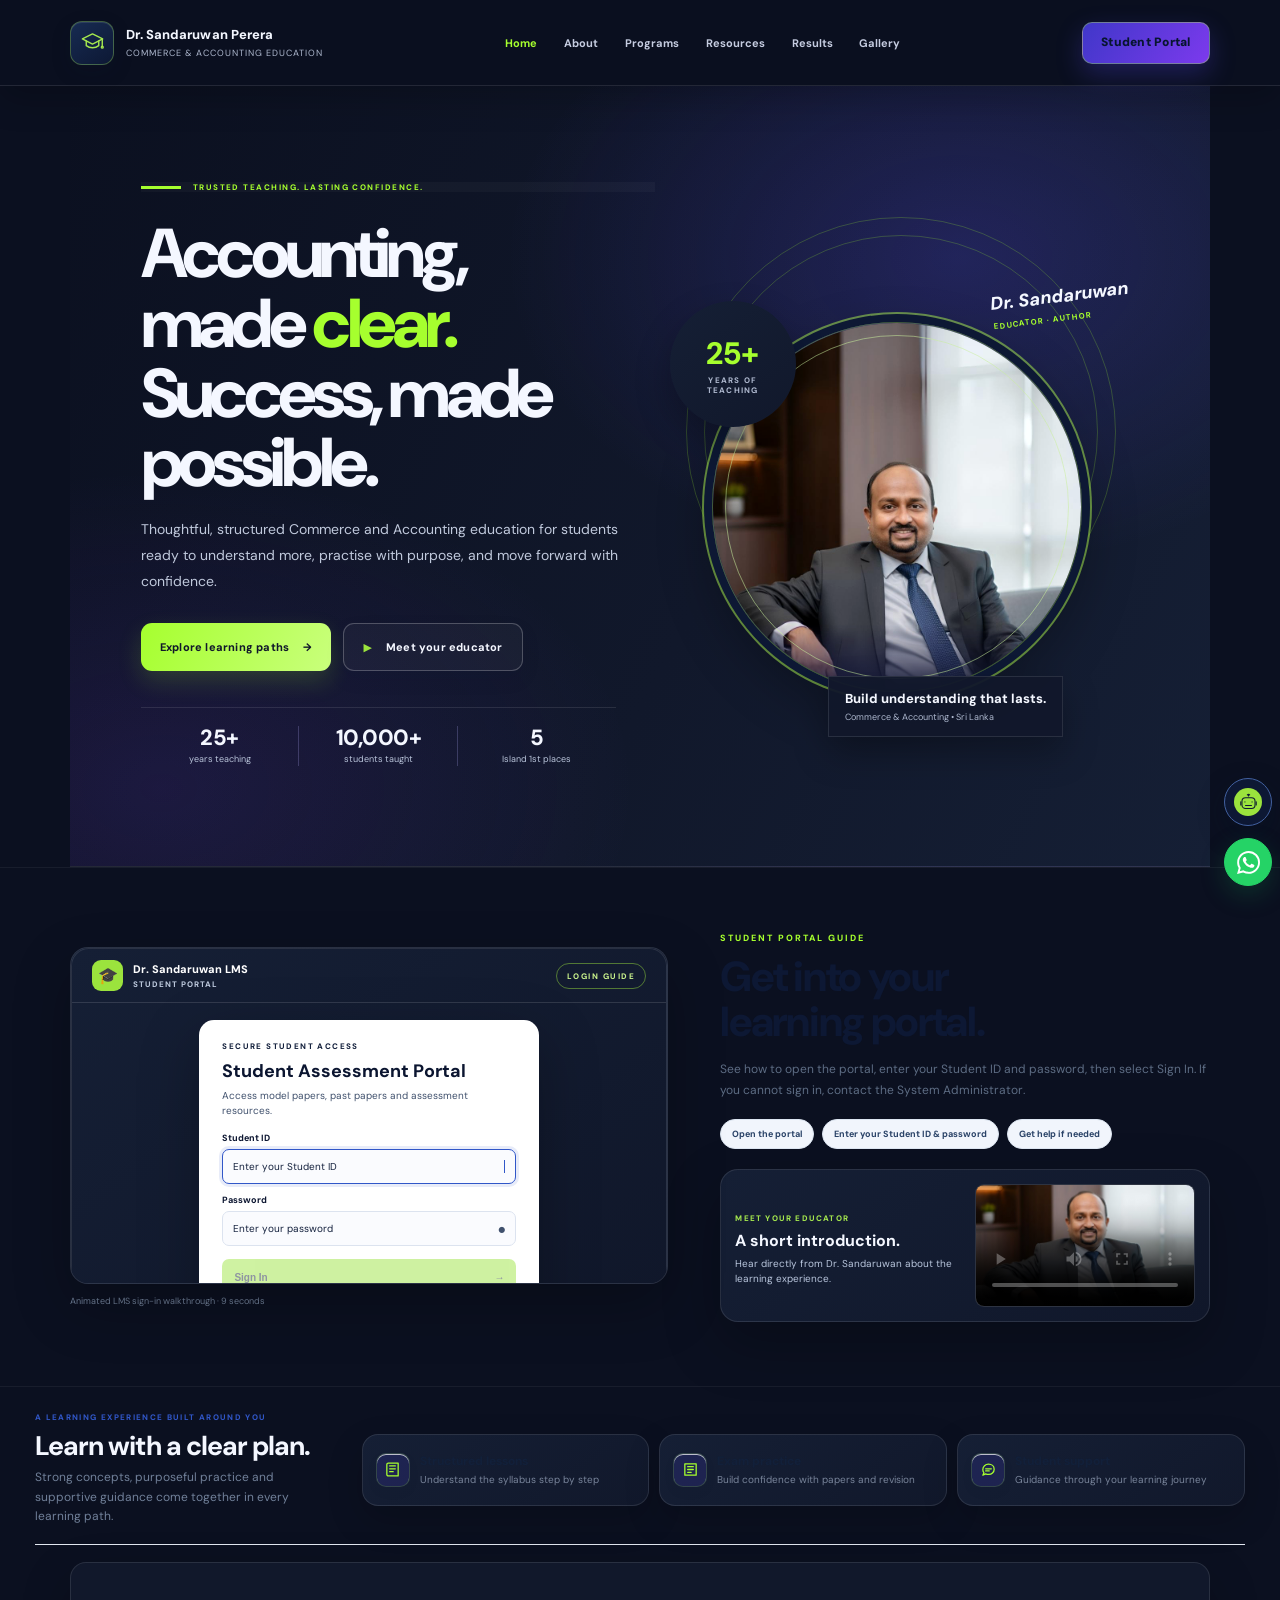
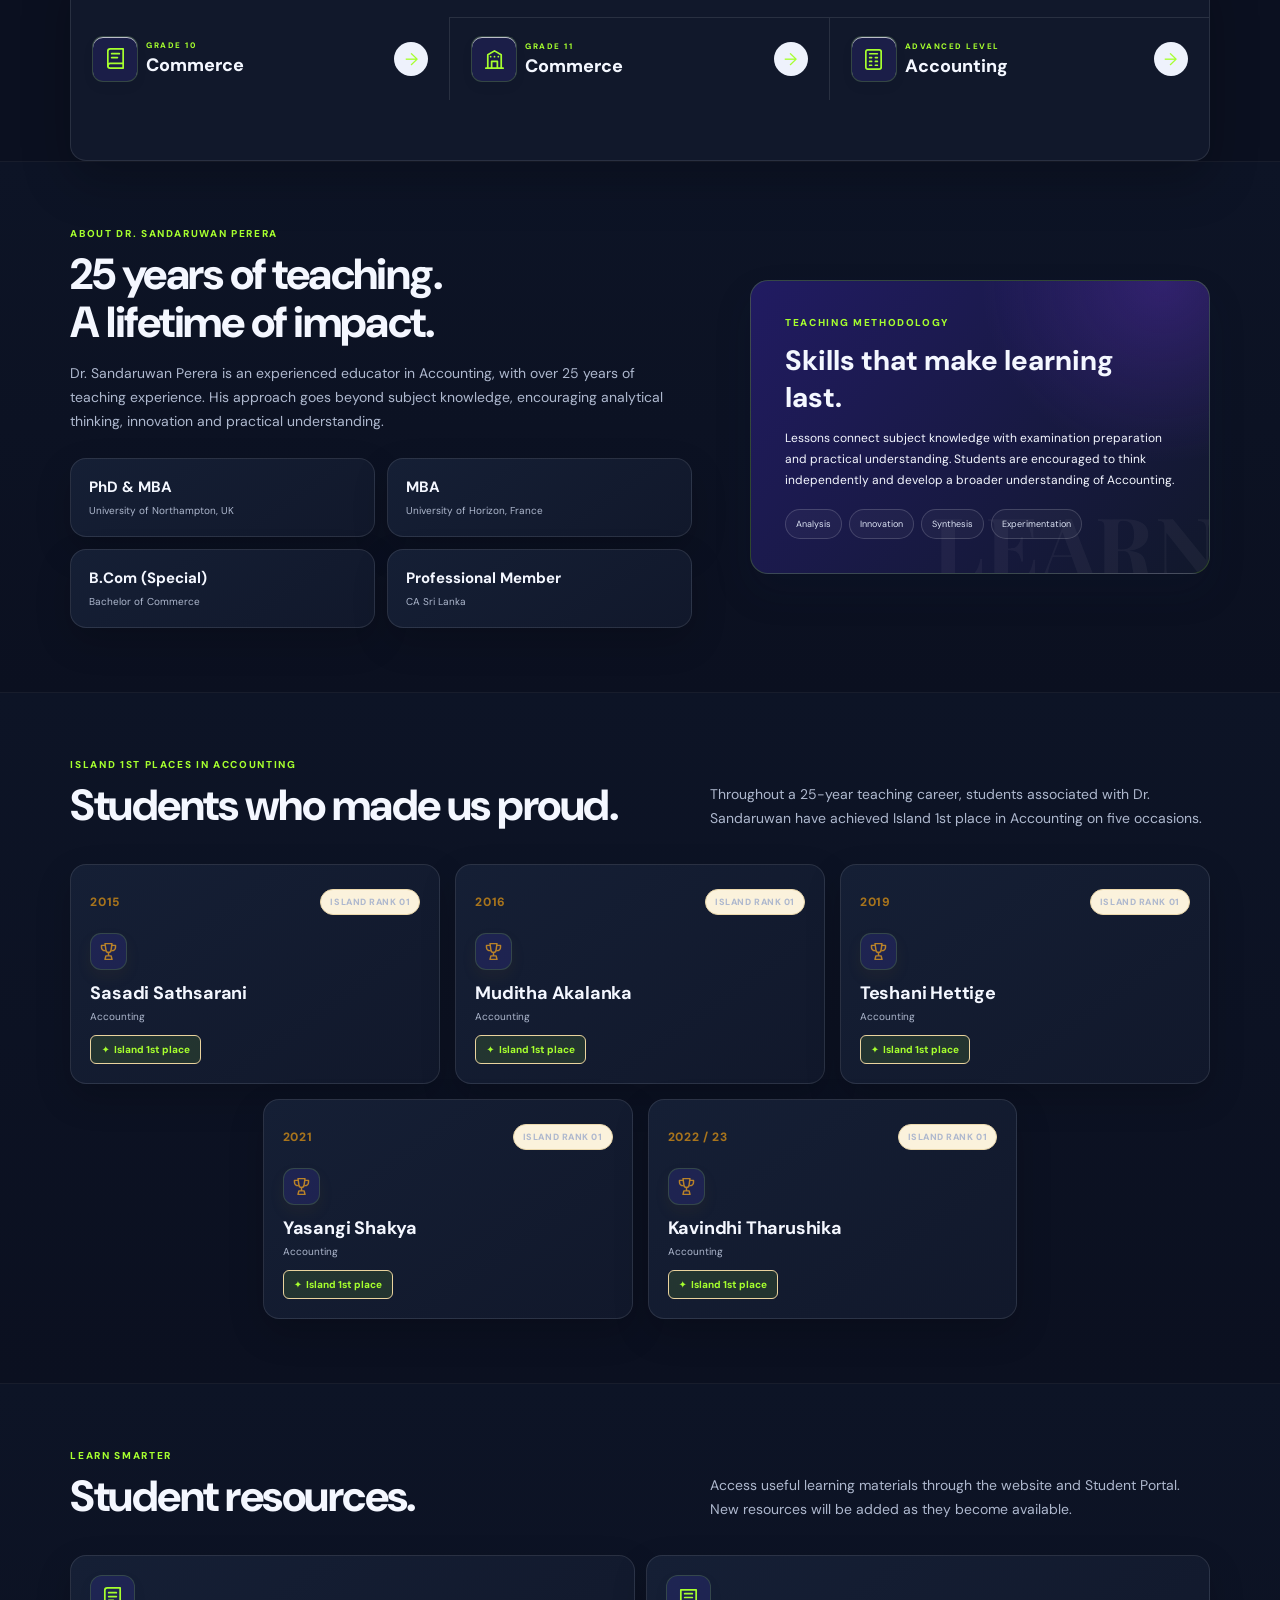
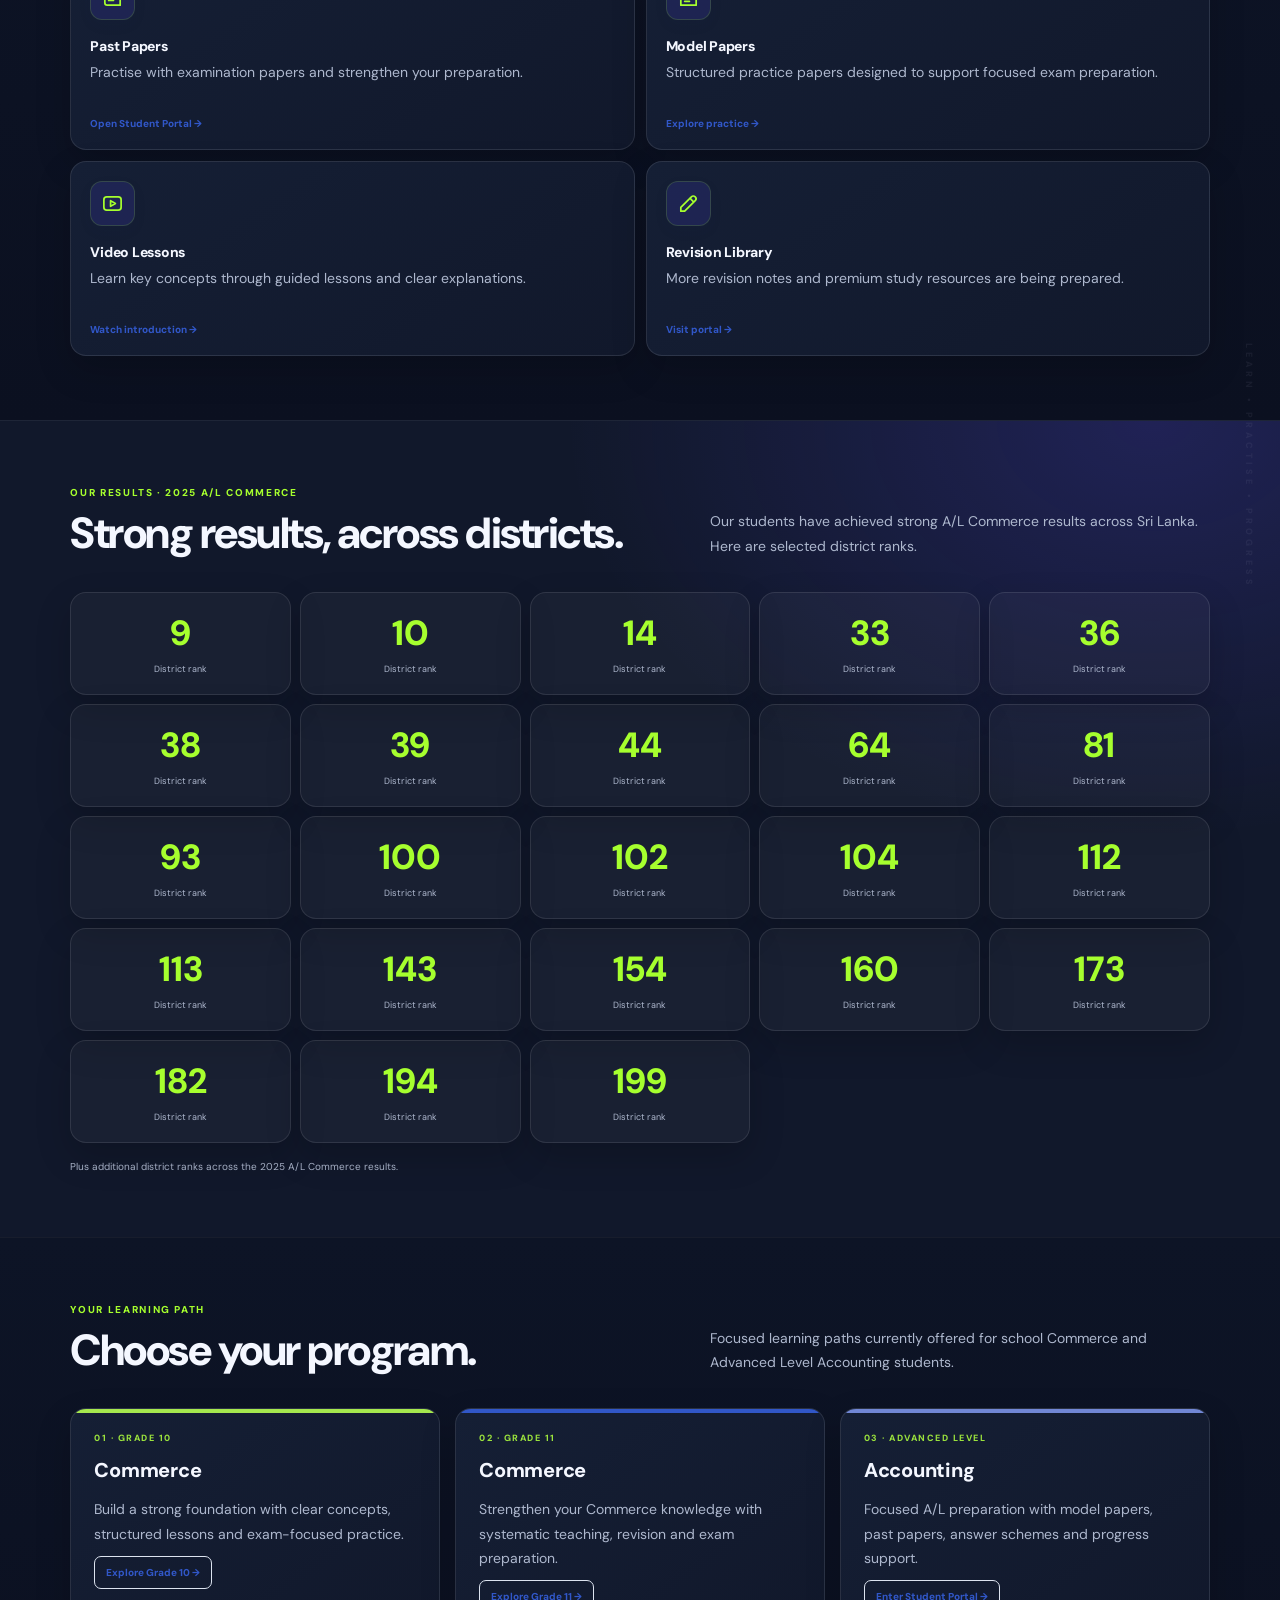
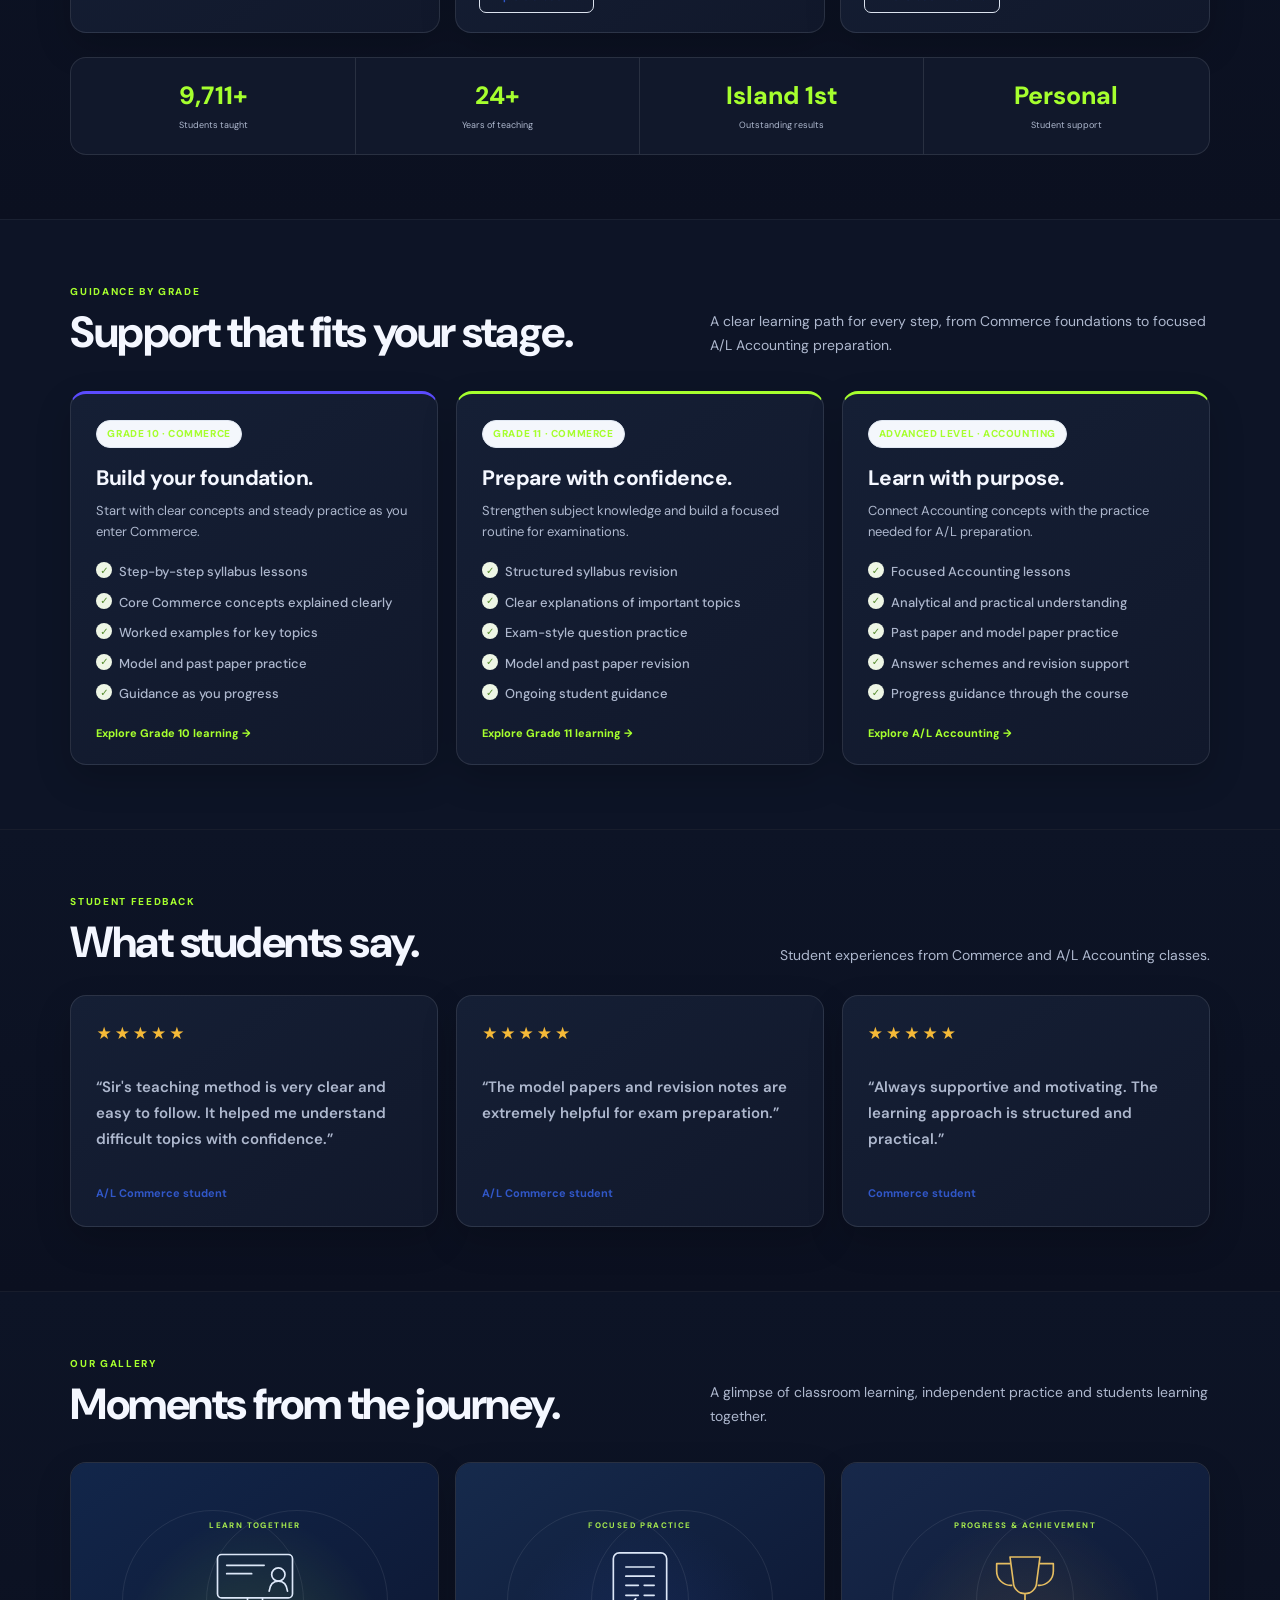
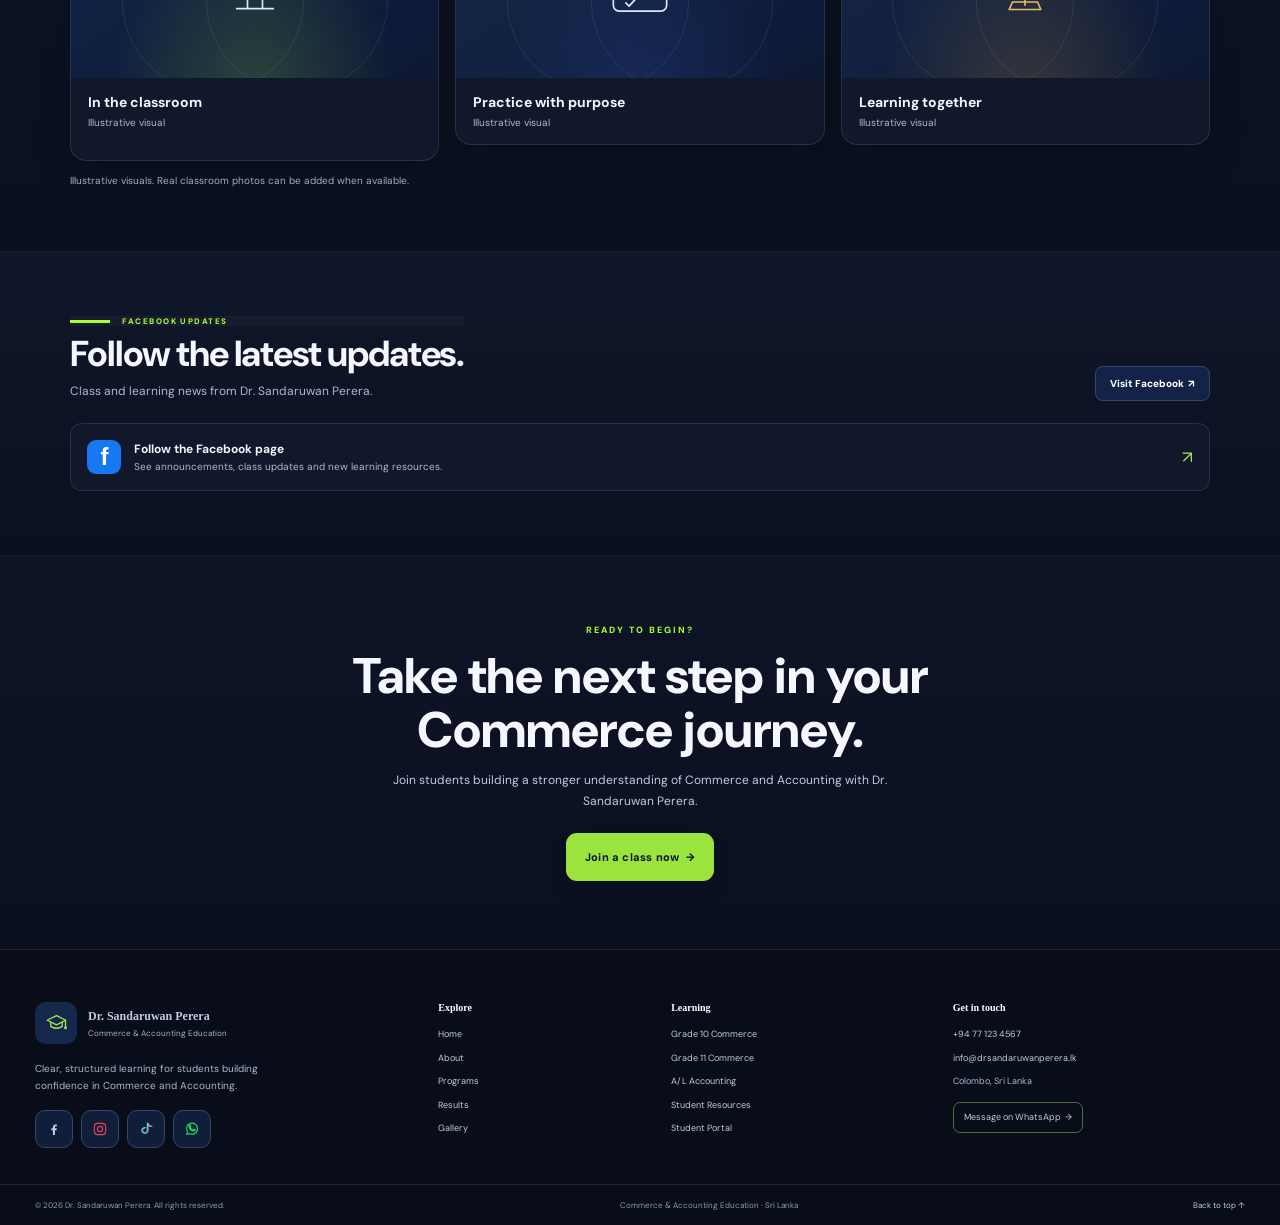
==== commit 39cfa56c: "Center desktop hero achievement statistics" ====
--- a/index.html
+++ b/index.html
@@ -60,8 +60,9 @@
   flex:1 1 0!important;
   flex-direction:column!important;
   justify-content:center!important;
-  align-items:flex-start!important;
+  align-items:center!important;
   min-width:0!important;
+  text-align:center!important;
   padding:0 14px!important;
   border:0!important;
   border-right:1px solid rgba(186,174,255,.24)!important;
@@ -72,7 +73,7 @@
   backdrop-filter:none!important;
   text-align:left!important;
 }
-html.lms-brand-glass body .hero .stats>.stat:first-child{padding-left:0!important}
+html.lms-brand-glass body .hero .stats>.stat:first-child{padding-left:14px!important}
 html.lms-brand-glass body .hero .stats>.stat:last-child{border-right:0!important}
 html.lms-brand-glass body .hero .stats>.stat b{
   display:block!important;
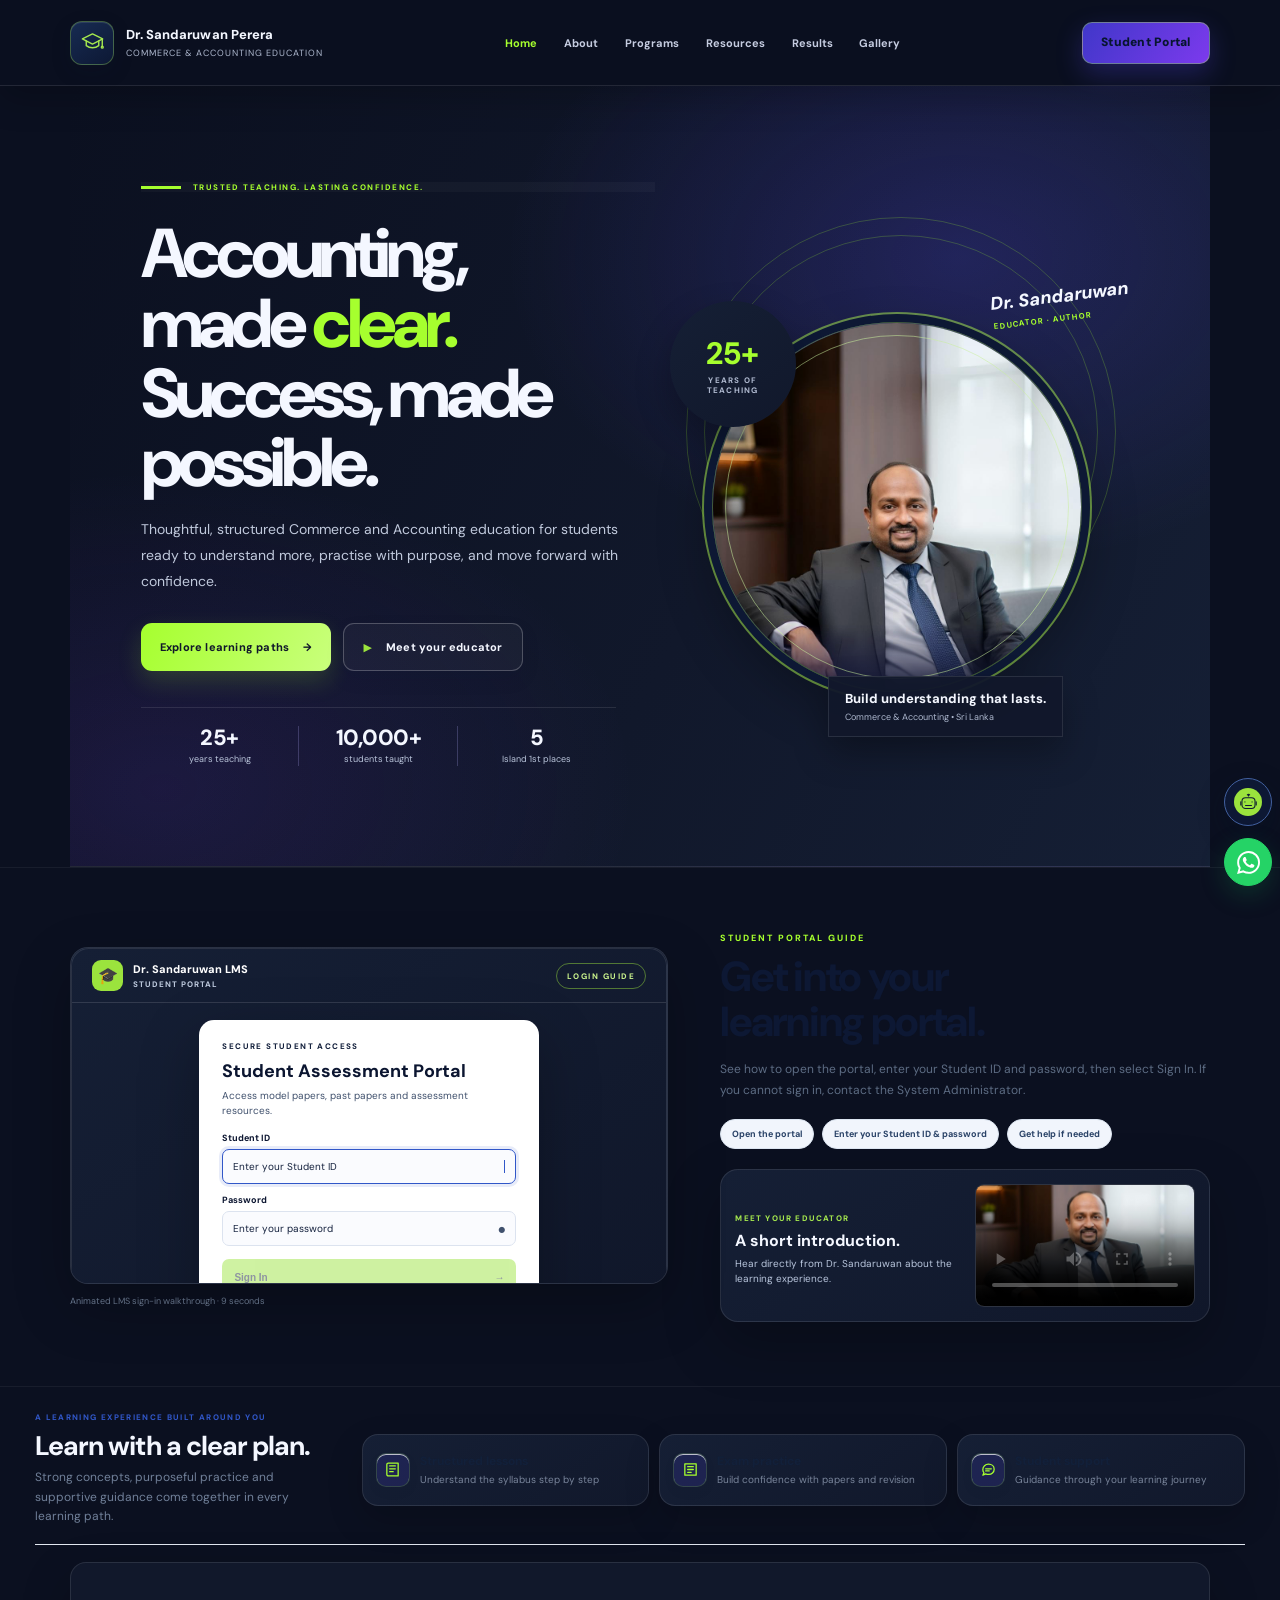
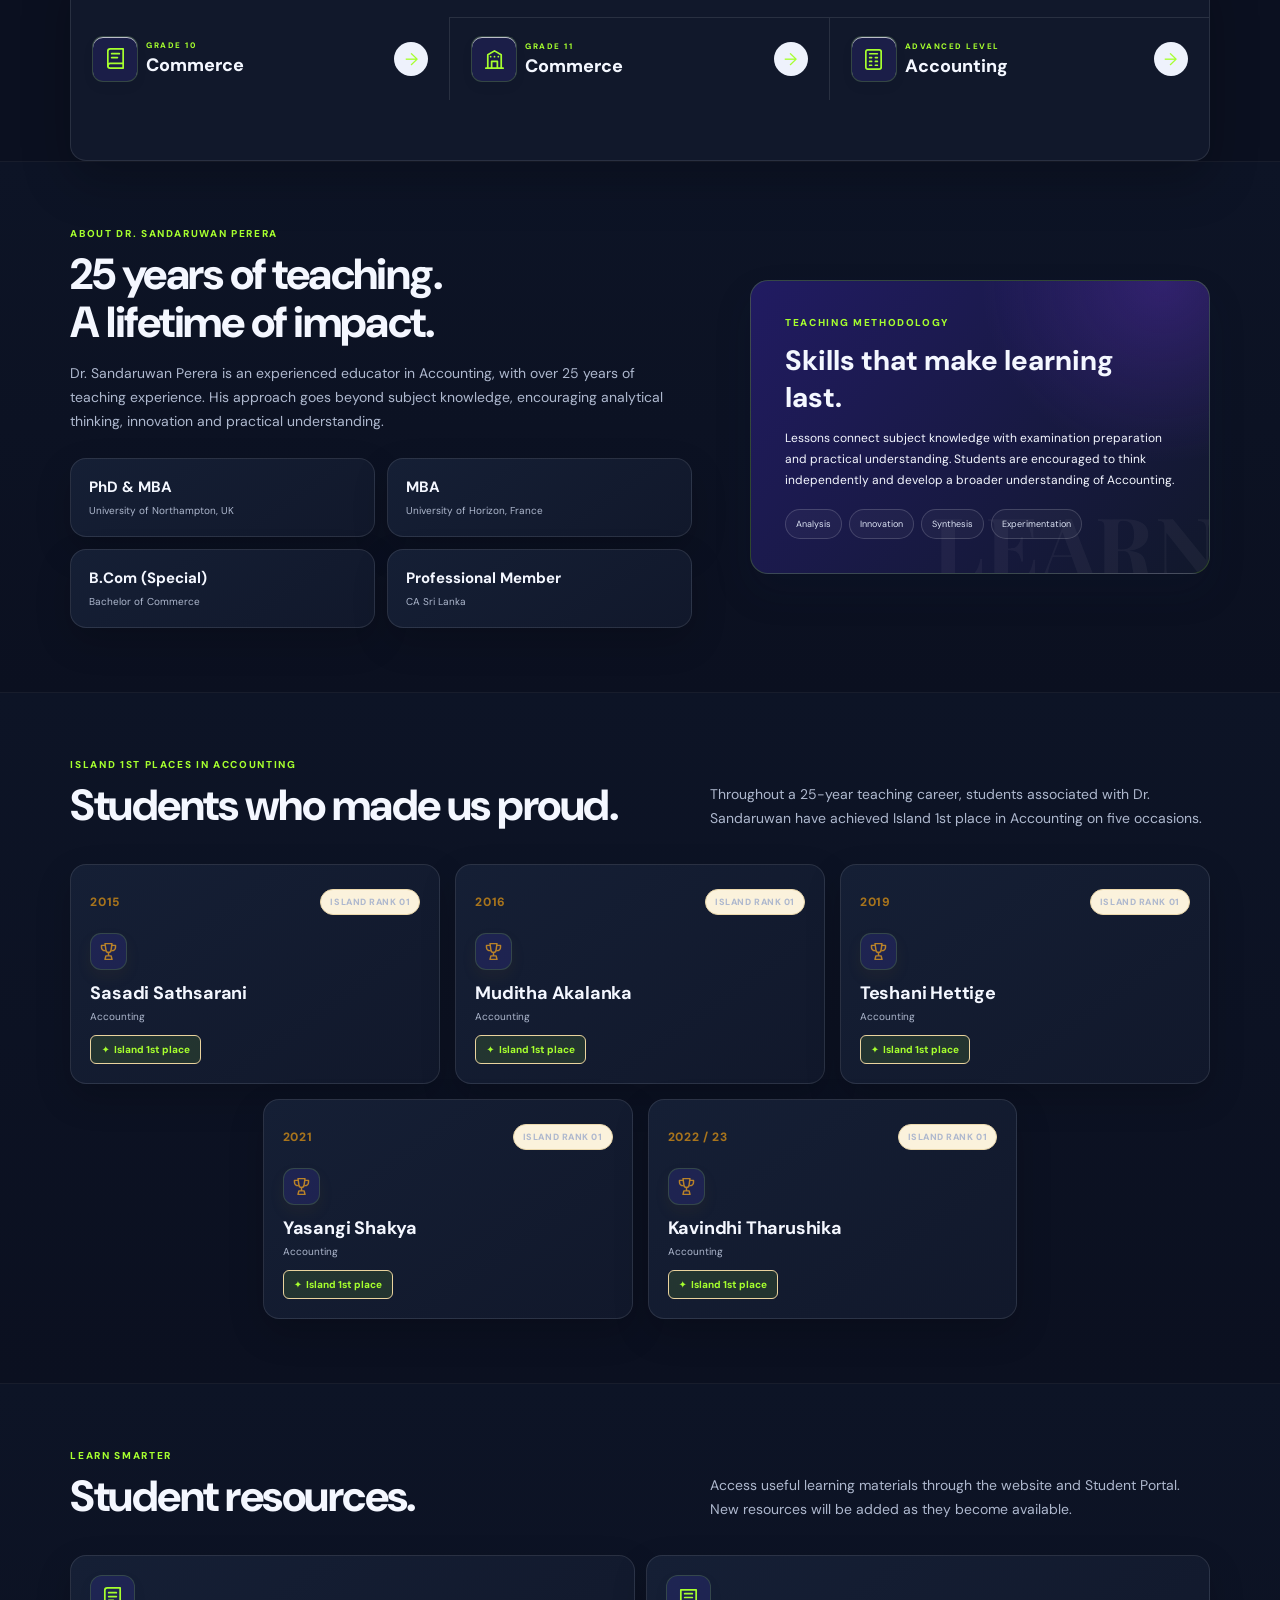
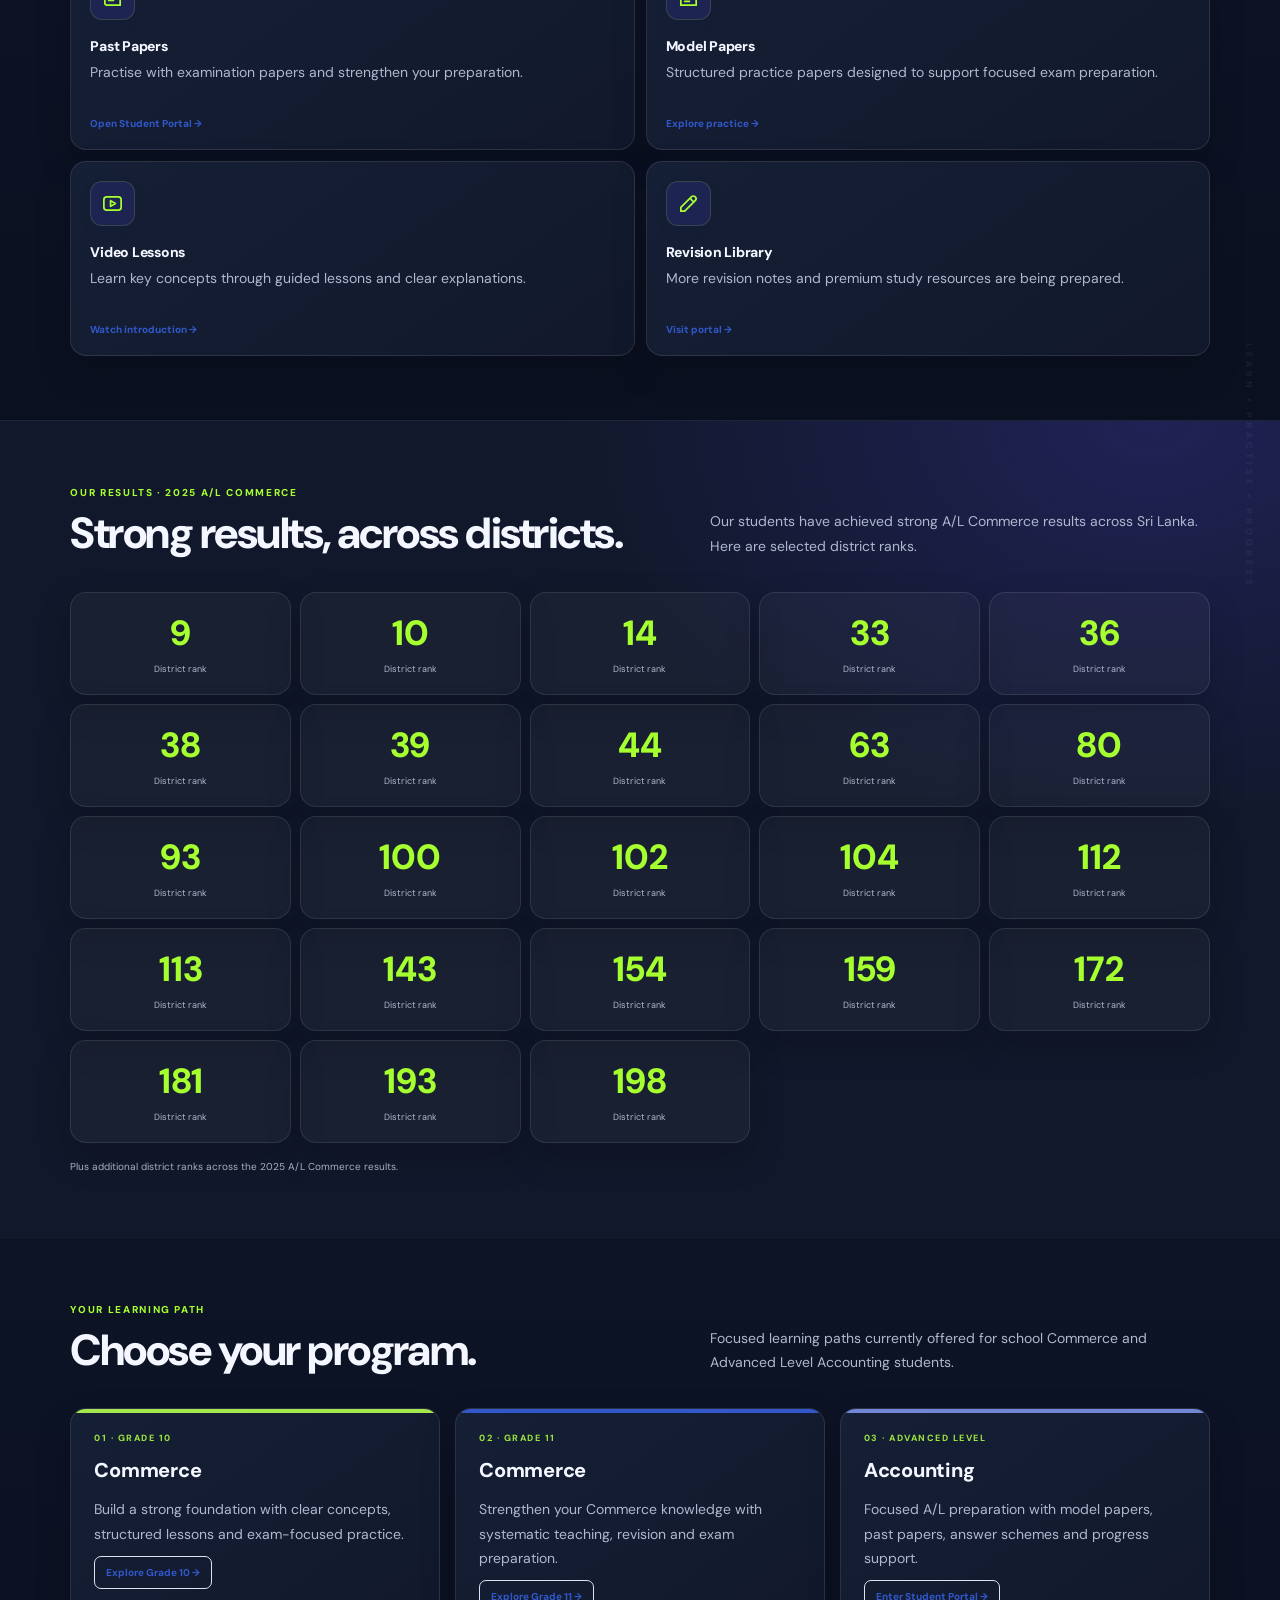
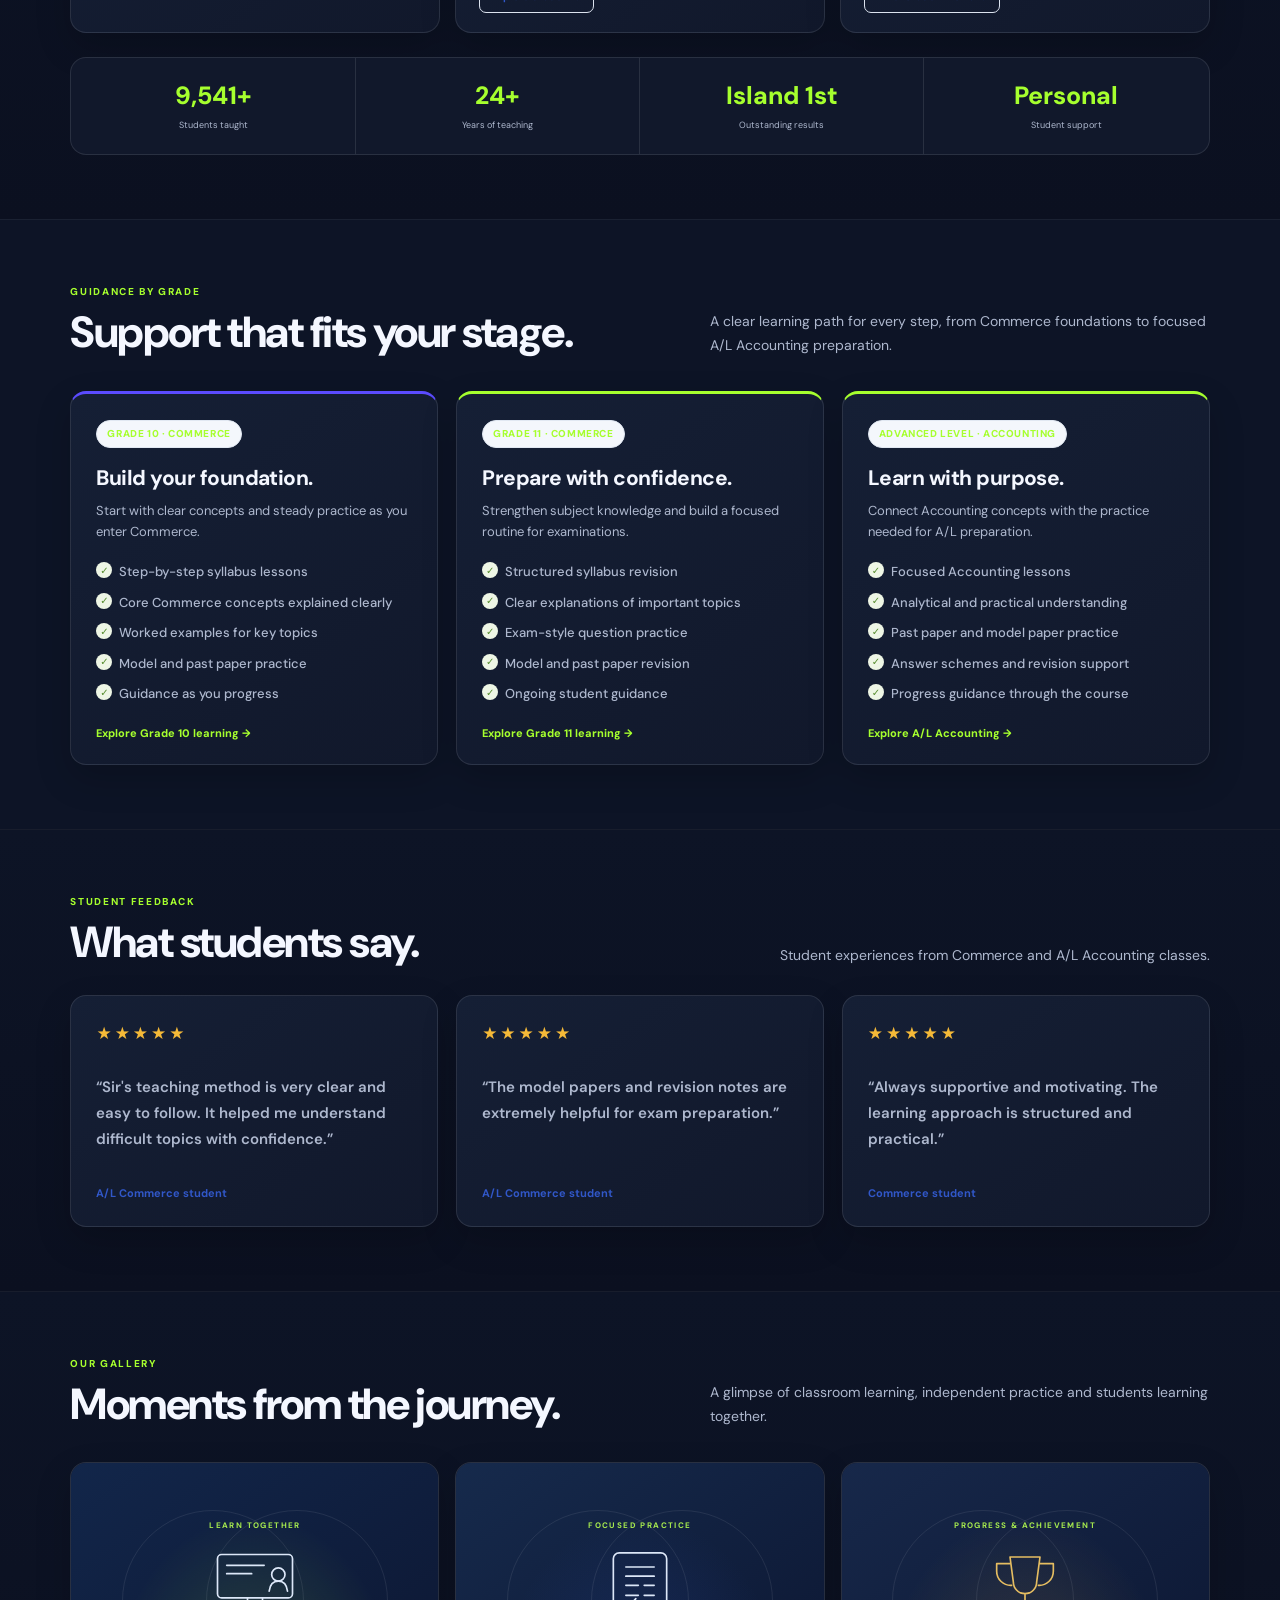
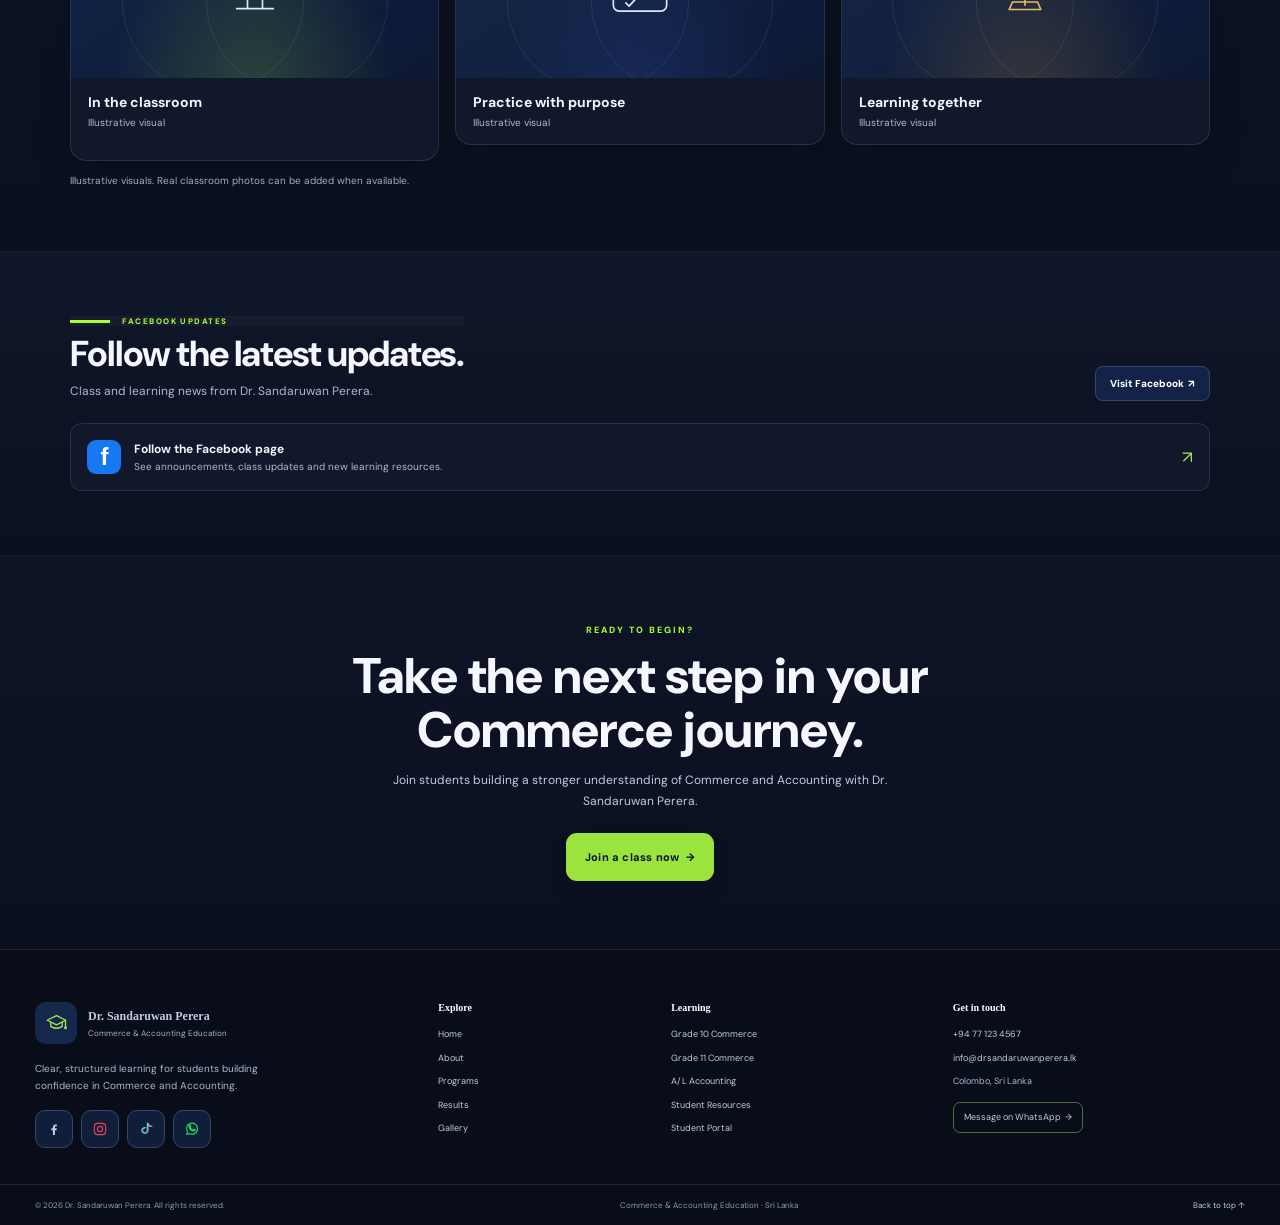
==== commit 61438203: "Highlight the word clear in hero heading" ====
--- a/index.html
+++ b/index.html
@@ -116,7 +116,7 @@
   html.lms-brand-glass body .hero .stats>.stat small{font-size:clamp(7px,1.8vw,8px)!important}
 }
 </style>
-</head><body><main class="frame"><header class="top"><div class="brand"><div class="seal cap-mark" aria-hidden="true"><svg viewBox="0 0 32 32"><path d="M3 11.5 16 5l13 6.5L16 18z"/><path d="M8 14v6c4.5 3.5 11.5 3.5 16 0v-6M28.5 12v8"/><circle cx="28.5" cy="22" r="1.2"/></svg></div><div><div class="name">Dr. Sandaruwan Perera</div><div class="sub">COMMERCE & ACCOUNTING EDUCATION</div></div></div><nav class="nav"><a href="#home">Home</a><a href="#about">About</a><a href="#programs">Programs</a><a href="#resources">Resources</a><a href="#results">Results</a><a href="#gallery">Gallery</a></nav><a class="portal" href="https://drsandaruwanperera.lk/studentportal/" aria-label="Student Portal" style="color:#07152f !important;-webkit-text-fill-color:#07152f !important;font-size:12px !important;font-weight:900 !important;opacity:1 !important;text-shadow:none !important;"><span style="display:inline-block !important;visibility:visible !important;opacity:1 !important;color:#07152f !important;-webkit-text-fill-color:#07152f !important;font-size:12px !important;font-weight:900 !important;line-height:1.3 !important;">Student Portal</span></a></header><section class="hero"><div class="copy"><div class="eyebrow">Trusted teaching. Lasting confidence.</div><h1>Accounting,<br>made <span>clear.</span><br>Success, made possible.</h1><p>Thoughtful, structured Commerce and Accounting education for students ready to understand more, practise with purpose, and move forward with confidence.</p><div class="buttons"><a class="button primary" href="#programs">Explore learning paths <span>→</span></a><a class="button outline" href="#intro"><span style="color:var(--gold)">▶</span> Meet your educator</a></div><div class="stats"><div class="stat"><b>25+</b><small>years teaching</small></div><div class="stat"><b>10,000+</b><small>students taught</small></div><div class="stat"><b>5</b><small>Island 1st places</small></div></div></div><div class="visual"><div class="ring"></div><div class="arch"><video class="hero-loop" autoplay muted loop playsinline preload="metadata" poster="assets/sir-photo.png" aria-label="Dr. Sandaruwan Perera teaching"><source src="assets/hero-animation.mp4" type="video/mp4"></video></div><div class="experience"><div><b>25+</b><small>years of<br>teaching</small></div></div><div class="signature">Dr. Sandaruwan<small>Educator · Author</small></div><div class="caption"><b>Build understanding that lasts.</b><span>Commerce & Accounting • Sri Lanka</span></div></div></section><section class="programs" id="programs"><div class="program"><div class="icon"><svg viewBox="0 0 24 24"><path d="M4 19.5A2.5 2.5 0 0 1 6.5 17H20"/><path d="M6.5 2H20v20H6.5A2.5 2.5 0 0 1 4 19.5v-15A2.5 2.5 0 0 1 6.5 2Z"/><path d="M8 7h8M8 11h6"/></svg></div><div><small>Grade 10</small><b>Commerce</b></div><div class="prog-arrow">→</div></div><div class="program"><div class="icon"><svg viewBox="0 0 24 24"><path d="M3 21h18M5 21V7l7-4 7 4v14M9 21v-7h6v7M8 9h.01M12 9h.01M16 9h.01"/></svg></div><div><small>Grade 11</small><b>Commerce</b></div><div class="prog-arrow">→</div></div><div class="program"><div class="icon"><svg viewBox="0 0 24 24"><rect x="4" y="2" width="16" height="20" rx="2"/><path d="M8 6h8M8 10h2m4 0h2m-8 4h2m4 0h2m-8 4h2m4 0h2"/></svg></div><div><small>Advanced Level</small><b>Accounting</b></div><div class="prog-arrow">→</div></div></section><section class="video-feature" id="intro"><div><div class="video-frame"><div class="login-tutorial" id="loginTutorial" data-step="1"><div class="tutorial-bar"><span class="tutorial-brand"><b>🎓</b><span>Dr. Sandaruwan LMS<small>STUDENT PORTAL</small></span></span><span class="tutorial-tag">LOGIN GUIDE</span></div><div class="tutorial-stage"><div class="portal-mini"><div class="portal-kicker">SECURE STUDENT ACCESS</div><h3>Student Assessment Portal</h3><p>Access model papers, past papers and assessment resources.</p><div class="portal-login"><div class="guide-label">Student ID</div><div class="guide-field" id="guideId">Enter your Student ID<span class="guide-cursor"></span></div><div class="guide-label">Password</div><div class="guide-field" id="guidePassword">Enter your password<span class="guide-lock">●</span></div><button class="guide-signin" id="guideSignIn" type="button" disabled>Sign In <span>→</span></button><div class="guide-help">Need assistance? Contact the System Administrator.</div></div></div></div><div class="tutorial-footer"><div class="tutorial-stepcopy"><b id="guideTitle">Step 1 of 3 · Open the Student Portal</b><span id="guideText">Go to the Student Portal sign-in page.</span></div><button class="guide-play" id="guidePlay" type="button">▶&nbsp; Play guide</button></div><div class="tutorial-progress"><span id="guideProgress"></span></div></div></div><div class="video-caption">Animated LMS sign-in walkthrough · 9 seconds</div></div><div class="video-copy"><div class="kicker">Student portal guide</div><h2>Get into your<br>learning portal.</h2><p>See how to open the portal, enter your Student ID and password, then select Sign In. If you cannot sign in, contact the System Administrator.</p><div class="video-points"><span>Open the portal</span><span>Enter your Student ID & password</span><span>Get help if needed</span></div><div class="educator-intro"><div><span class="educator-video-kicker">MEET YOUR EDUCATOR</span><h3>A short introduction.</h3><p>Hear directly from Dr. Sandaruwan about the learning experience.</p></div><video controls playsinline preload="metadata" poster="assets/sir-photo.png"><source src="assets/lms-intro.mp4" type="video/mp4">Your browser does not support video playback.</video></div></div></section><section class="why"><div class="why-inner"><div class="why-intro"><div class="why-label">A learning experience built around you</div><h2>Learn with a clear plan.</h2><p>Strong concepts, purposeful practice and supportive guidance come together in every learning path.</p></div><div class="why-item"><span class="why-icon"><svg viewBox="0 0 24 24"><path d="M4 5a2 2 0 0 1 2-2h14v18H6a2 2 0 0 1-2-2zM8 7h8M8 11h8M8 15h5"/></svg></span><b>Structured lessons</b><small>Understand the syllabus step by step</small></div><div class="why-item"><span class="why-icon"><svg viewBox="0 0 24 24"><path d="M4 4h16v16H4zM8 8h8M8 12h8M8 16h5"/></svg></span><b>Exam practice</b><small>Build confidence with papers and revision</small></div><div class="why-item"><span class="why-icon"><svg viewBox="0 0 24 24"><path d="M20 11.5a7.5 7.5 0 0 1-8 7.5 9 9 0 0 1-4-.9L4 20l1.5-3.5A7 7 0 0 1 4 12c0-4.2 3.6-7.5 8-7.5s8 2.8 8 7zM8 11h8m-8 3h5"/></svg></span><b>Student support</b><small>Guidance through your learning journey</small></div></div></section><section class="section about"><div class="about-grid"><div class="about-copy"><div class="kicker">About Dr. Sandaruwan Perera</div><h2>25 years of teaching.<br>A lifetime of impact.</h2><p>Dr. Sandaruwan Perera is an experienced educator in Accounting, with over 25 years of teaching experience. His approach goes beyond subject knowledge, encouraging analytical thinking, innovation and practical understanding.</p><div class="qualifications"><div class="qual"><b>PhD & MBA</b><span>University of Northampton, UK</span></div><div class="qual"><b>MBA</b><span>University of Horizon, France</span></div><div class="qual"><b>B.Com (Special)</b><span>Bachelor of Commerce</span></div><div class="qual"><b>Professional Member</b><span>CA Sri Lanka</span></div></div></div><aside class="method"><div class="kicker">Teaching methodology</div><h3>Skills that make learning last.</h3><p>Lessons connect subject knowledge with examination preparation and practical understanding. Students are encouraged to think independently and develop a broader understanding of Accounting.</p><div class="pill-list"><span class="pill">Analysis</span><span class="pill">Innovation</span><span class="pill">Synthesis</span><span class="pill">Experimentation</span></div></aside></div></section>
+</head><body><main class="frame"><header class="top"><div class="brand"><div class="seal cap-mark" aria-hidden="true"><svg viewBox="0 0 32 32"><path d="M3 11.5 16 5l13 6.5L16 18z"/><path d="M8 14v6c4.5 3.5 11.5 3.5 16 0v-6M28.5 12v8"/><circle cx="28.5" cy="22" r="1.2"/></svg></div><div><div class="name">Dr. Sandaruwan Perera</div><div class="sub">COMMERCE & ACCOUNTING EDUCATION</div></div></div><nav class="nav"><a href="#home">Home</a><a href="#about">About</a><a href="#programs">Programs</a><a href="#resources">Resources</a><a href="#results">Results</a><a href="#gallery">Gallery</a></nav><a class="portal" href="https://drsandaruwanperera.lk/studentportal/" aria-label="Student Portal" style="color:#07152f !important;-webkit-text-fill-color:#07152f !important;font-size:12px !important;font-weight:900 !important;opacity:1 !important;text-shadow:none !important;"><span style="display:inline-block !important;visibility:visible !important;opacity:1 !important;color:#07152f !important;-webkit-text-fill-color:#07152f !important;font-size:12px !important;font-weight:900 !important;line-height:1.3 !important;">Student Portal</span></a></header><section class="hero"><div class="copy"><div class="eyebrow">Trusted teaching. Lasting confidence.</div><h1>Accounting,<br>made <span style="color:#a6ff2e !important;-webkit-text-fill-color:#a6ff2e !important;">clear.</span><br>Success, made possible.</h1><p>Thoughtful, structured Commerce and Accounting education for students ready to understand more, practise with purpose, and move forward with confidence.</p><div class="buttons"><a class="button primary" href="#programs">Explore learning paths <span>→</span></a><a class="button outline" href="#intro"><span style="color:var(--gold)">▶</span> Meet your educator</a></div><div class="stats"><div class="stat"><b>25+</b><small>years teaching</small></div><div class="stat"><b>10,000+</b><small>students taught</small></div><div class="stat"><b>5</b><small>Island 1st places</small></div></div></div><div class="visual"><div class="ring"></div><div class="arch"><video class="hero-loop" autoplay muted loop playsinline preload="metadata" poster="assets/sir-photo.png" aria-label="Dr. Sandaruwan Perera teaching"><source src="assets/hero-animation.mp4" type="video/mp4"></video></div><div class="experience"><div><b>25+</b><small>years of<br>teaching</small></div></div><div class="signature">Dr. Sandaruwan<small>Educator · Author</small></div><div class="caption"><b>Build understanding that lasts.</b><span>Commerce & Accounting • Sri Lanka</span></div></div></section><section class="programs" id="programs"><div class="program"><div class="icon"><svg viewBox="0 0 24 24"><path d="M4 19.5A2.5 2.5 0 0 1 6.5 17H20"/><path d="M6.5 2H20v20H6.5A2.5 2.5 0 0 1 4 19.5v-15A2.5 2.5 0 0 1 6.5 2Z"/><path d="M8 7h8M8 11h6"/></svg></div><div><small>Grade 10</small><b>Commerce</b></div><div class="prog-arrow">→</div></div><div class="program"><div class="icon"><svg viewBox="0 0 24 24"><path d="M3 21h18M5 21V7l7-4 7 4v14M9 21v-7h6v7M8 9h.01M12 9h.01M16 9h.01"/></svg></div><div><small>Grade 11</small><b>Commerce</b></div><div class="prog-arrow">→</div></div><div class="program"><div class="icon"><svg viewBox="0 0 24 24"><rect x="4" y="2" width="16" height="20" rx="2"/><path d="M8 6h8M8 10h2m4 0h2m-8 4h2m4 0h2m-8 4h2m4 0h2"/></svg></div><div><small>Advanced Level</small><b>Accounting</b></div><div class="prog-arrow">→</div></div></section><section class="video-feature" id="intro"><div><div class="video-frame"><div class="login-tutorial" id="loginTutorial" data-step="1"><div class="tutorial-bar"><span class="tutorial-brand"><b>🎓</b><span>Dr. Sandaruwan LMS<small>STUDENT PORTAL</small></span></span><span class="tutorial-tag">LOGIN GUIDE</span></div><div class="tutorial-stage"><div class="portal-mini"><div class="portal-kicker">SECURE STUDENT ACCESS</div><h3>Student Assessment Portal</h3><p>Access model papers, past papers and assessment resources.</p><div class="portal-login"><div class="guide-label">Student ID</div><div class="guide-field" id="guideId">Enter your Student ID<span class="guide-cursor"></span></div><div class="guide-label">Password</div><div class="guide-field" id="guidePassword">Enter your password<span class="guide-lock">●</span></div><button class="guide-signin" id="guideSignIn" type="button" disabled>Sign In <span>→</span></button><div class="guide-help">Need assistance? Contact the System Administrator.</div></div></div></div><div class="tutorial-footer"><div class="tutorial-stepcopy"><b id="guideTitle">Step 1 of 3 · Open the Student Portal</b><span id="guideText">Go to the Student Portal sign-in page.</span></div><button class="guide-play" id="guidePlay" type="button">▶&nbsp; Play guide</button></div><div class="tutorial-progress"><span id="guideProgress"></span></div></div></div><div class="video-caption">Animated LMS sign-in walkthrough · 9 seconds</div></div><div class="video-copy"><div class="kicker">Student portal guide</div><h2>Get into your<br>learning portal.</h2><p>See how to open the portal, enter your Student ID and password, then select Sign In. If you cannot sign in, contact the System Administrator.</p><div class="video-points"><span>Open the portal</span><span>Enter your Student ID & password</span><span>Get help if needed</span></div><div class="educator-intro"><div><span class="educator-video-kicker">MEET YOUR EDUCATOR</span><h3>A short introduction.</h3><p>Hear directly from Dr. Sandaruwan about the learning experience.</p></div><video controls playsinline preload="metadata" poster="assets/sir-photo.png"><source src="assets/lms-intro.mp4" type="video/mp4">Your browser does not support video playback.</video></div></div></section><section class="why"><div class="why-inner"><div class="why-intro"><div class="why-label">A learning experience built around you</div><h2>Learn with a clear plan.</h2><p>Strong concepts, purposeful practice and supportive guidance come together in every learning path.</p></div><div class="why-item"><span class="why-icon"><svg viewBox="0 0 24 24"><path d="M4 5a2 2 0 0 1 2-2h14v18H6a2 2 0 0 1-2-2zM8 7h8M8 11h8M8 15h5"/></svg></span><b>Structured lessons</b><small>Understand the syllabus step by step</small></div><div class="why-item"><span class="why-icon"><svg viewBox="0 0 24 24"><path d="M4 4h16v16H4zM8 8h8M8 12h8M8 16h5"/></svg></span><b>Exam practice</b><small>Build confidence with papers and revision</small></div><div class="why-item"><span class="why-icon"><svg viewBox="0 0 24 24"><path d="M20 11.5a7.5 7.5 0 0 1-8 7.5 9 9 0 0 1-4-.9L4 20l1.5-3.5A7 7 0 0 1 4 12c0-4.2 3.6-7.5 8-7.5s8 2.8 8 7zM8 11h8m-8 3h5"/></svg></span><b>Student support</b><small>Guidance through your learning journey</small></div></div></section><section class="section about"><div class="about-grid"><div class="about-copy"><div class="kicker">About Dr. Sandaruwan Perera</div><h2>25 years of teaching.<br>A lifetime of impact.</h2><p>Dr. Sandaruwan Perera is an experienced educator in Accounting, with over 25 years of teaching experience. His approach goes beyond subject knowledge, encouraging analytical thinking, innovation and practical understanding.</p><div class="qualifications"><div class="qual"><b>PhD & MBA</b><span>University of Northampton, UK</span></div><div class="qual"><b>MBA</b><span>University of Horizon, France</span></div><div class="qual"><b>B.Com (Special)</b><span>Bachelor of Commerce</span></div><div class="qual"><b>Professional Member</b><span>CA Sri Lanka</span></div></div></div><aside class="method"><div class="kicker">Teaching methodology</div><h3>Skills that make learning last.</h3><p>Lessons connect subject knowledge with examination preparation and practical understanding. Students are encouraged to think independently and develop a broader understanding of Accounting.</p><div class="pill-list"><span class="pill">Analysis</span><span class="pill">Innovation</span><span class="pill">Synthesis</span><span class="pill">Experimentation</span></div></aside></div></section>
 <section class="section wins"><div class="section-head"><div><div class="kicker">Island 1st places in Accounting</div><h2>Students who made us proud.</h2></div><p class="section-intro">Throughout a 25-year teaching career, students associated with Dr. Sandaruwan have achieved Island 1st place in Accounting on five occasions.</p></div><div class="win-grid"><article class="win reveal"><div class="win-meta"><span class="win-year">2015</span><span class="win-rank">ISLAND RANK 01</span></div><div class="win-medal"><svg viewBox="0 0 24 24" aria-hidden="true"><path d="M8 3h8l-1 7a3 3 0 0 1-6 0z"/><path d="M8 5H4v2a4 4 0 0 0 4 4m8-6h4v2a4 4 0 0 1-4 4M12 13v4m-4 4h8l-1-4H9z"/></svg></div><h3>Sasadi Sathsarani</h3><p>Accounting</p><div class="win-badge">✦&nbsp; Island 1st place</div></article><article class="win reveal"><div class="win-meta"><span class="win-year">2016</span><span class="win-rank">ISLAND RANK 01</span></div><div class="win-medal"><svg viewBox="0 0 24 24" aria-hidden="true"><path d="M8 3h8l-1 7a3 3 0 0 1-6 0z"/><path d="M8 5H4v2a4 4 0 0 0 4 4m8-6h4v2a4 4 0 0 1-4 4M12 13v4m-4 4h8l-1-4H9z"/></svg></div><h3>Muditha Akalanka</h3><p>Accounting</p><div class="win-badge">✦&nbsp; Island 1st place</div></article><article class="win reveal"><div class="win-meta"><span class="win-year">2019</span><span class="win-rank">ISLAND RANK 01</span></div><div class="win-medal"><svg viewBox="0 0 24 24" aria-hidden="true"><path d="M8 3h8l-1 7a3 3 0 0 1-6 0z"/><path d="M8 5H4v2a4 4 0 0 0 4 4m8-6h4v2a4 4 0 0 1-4 4M12 13v4m-4 4h8l-1-4H9z"/></svg></div><h3>Teshani Hettige</h3><p>Accounting</p><div class="win-badge">✦&nbsp; Island 1st place</div></article><article class="win reveal"><div class="win-meta"><span class="win-year">2021</span><span class="win-rank">ISLAND RANK 01</span></div><div class="win-medal"><svg viewBox="0 0 24 24" aria-hidden="true"><path d="M8 3h8l-1 7a3 3 0 0 1-6 0z"/><path d="M8 5H4v2a4 4 0 0 0 4 4m8-6h4v2a4 4 0 0 1-4 4M12 13v4m-4 4h8l-1-4H9z"/></svg></div><h3>Yasangi Shakya</h3><p>Accounting</p><div class="win-badge">✦&nbsp; Island 1st place</div></article><article class="win reveal"><div class="win-meta"><span class="win-year">2022 / 23</span><span class="win-rank">ISLAND RANK 01</span></div><div class="win-medal"><svg viewBox="0 0 24 24" aria-hidden="true"><path d="M8 3h8l-1 7a3 3 0 0 1-6 0z"/><path d="M8 5H4v2a4 4 0 0 0 4 4m8-6h4v2a4 4 0 0 1-4 4M12 13v4m-4 4h8l-1-4H9z"/></svg></div><h3>Kavindhi Tharushika</h3><p>Accounting</p><div class="win-badge">✦&nbsp; Island 1st place</div></article></div></section>
 <section class="section res"><div class="section-head"><div><div class="kicker">Learn smarter</div><h2>Student resources.</h2></div><p class="section-intro">Access useful learning materials through the website and Student Portal. New resources will be added as they become available.</p></div><div class="resource-grid"><article class="resource"><div class="symbol"><svg viewBox="0 0 24 24"><path d="M4 4.5A2.5 2.5 0 0 1 6.5 2H20v18H6.5A2.5 2.5 0 0 1 4 17.5z"/><path d="M8 7h8M8 11h8M8 15h5"/></svg></div><h3>Past Papers</h3><p>Practise with examination papers and strengthen your preparation.</p><a href="https://drsandaruwanperera.lk/studentportal/">Open Student Portal →</a></article><article class="resource"><div class="symbol"><svg viewBox="0 0 24 24"><path d="M4 4h16v16H4zM8 8h8M8 12h8M8 16h5"/></svg></div><h3>Model Papers</h3><p>Structured practice papers designed to support focused exam preparation.</p><a href="https://drsandaruwanperera.lk/studentportal/">Explore practice →</a></article><article class="resource"><div class="symbol"><svg viewBox="0 0 24 24"><rect x="3" y="5" width="18" height="14" rx="3"/><path d="m10 9 5 3-5 3z"/></svg></div><h3>Video Lessons</h3><p>Learn key concepts through guided lessons and clear explanations.</p><a href="#intro">Watch introduction →</a></article><article class="resource"><div class="symbol"><svg viewBox="0 0 24 24"><path d="M4 20h4l11-11a2.8 2.8 0 0 0-4-4L4 16zM13.5 6.5l4 4"/></svg></div><h3>Revision Library</h3><p>More revision notes and premium study resources are being prepared.</p><a href="https://drsandaruwanperera.lk/studentportal/">Visit portal →</a></article></div></section>
 <section class="section results"><div class="section-head"><div><div class="kicker" style="color:#dbc48c">Our results · 2025 A/L Commerce</div><h2>Strong results, across districts.</h2></div><p class="section-intro">Our students have achieved strong A/L Commerce results across Sri Lanka. Here are selected district ranks.</p></div><div class="results-list"><div class="rankbox"><b>9</b><span>District rank</span></div><div class="rankbox"><b>10</b><span>District rank</span></div><div class="rankbox"><b>14</b><span>District rank</span></div><div class="rankbox"><b>33</b><span>District rank</span></div><div class="rankbox"><b>36</b><span>District rank</span></div><div class="rankbox"><b>38</b><span>District rank</span></div><div class="rankbox"><b>39</b><span>District rank</span></div><div class="rankbox"><b>44</b><span>District rank</span></div><div class="rankbox"><b>64</b><span>District rank</span></div><div class="rankbox"><b>81</b><span>District rank</span></div><div class="rankbox"><b>94</b><span>District rank</span></div><div class="rankbox"><b>101</b><span>District rank</span></div><div class="rankbox"><b>103</b><span>District rank</span></div><div class="rankbox"><b>105</b><span>District rank</span></div><div class="rankbox"><b>113</b><span>District rank</span></div><div class="rankbox"><b>114</b><span>District rank</span></div><div class="rankbox"><b>144</b><span>District rank</span></div><div class="rankbox"><b>155</b><span>District rank</span></div><div class="rankbox"><b>161</b><span>District rank</span></div><div class="rankbox"><b>174</b><span>District rank</span></div><div class="rankbox"><b>183</b><span>District rank</span></div><div class="rankbox"><b>195</b><span>District rank</span></div><div class="rankbox"><b>200</b><span>District rank</span></div></div><div class="result-note">Plus additional district ranks across the 2025 A/L Commerce results.</div></section>
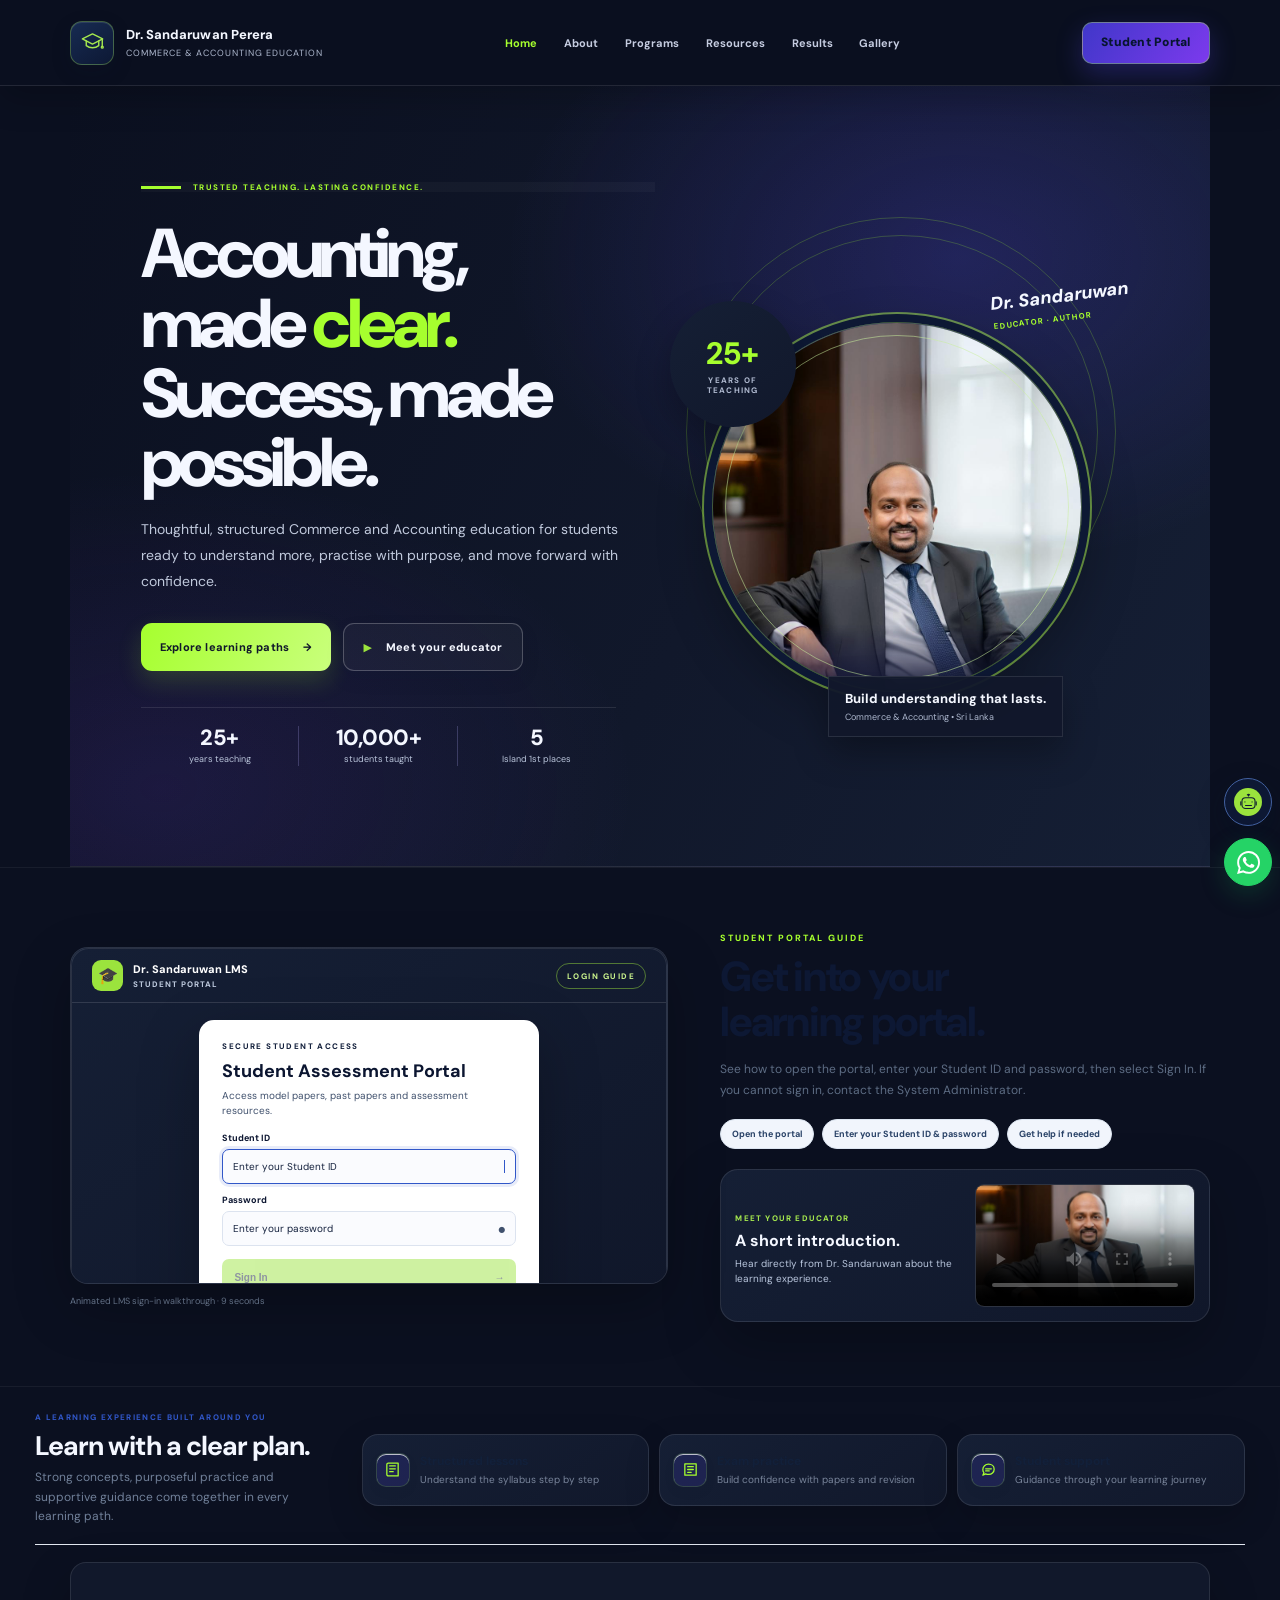
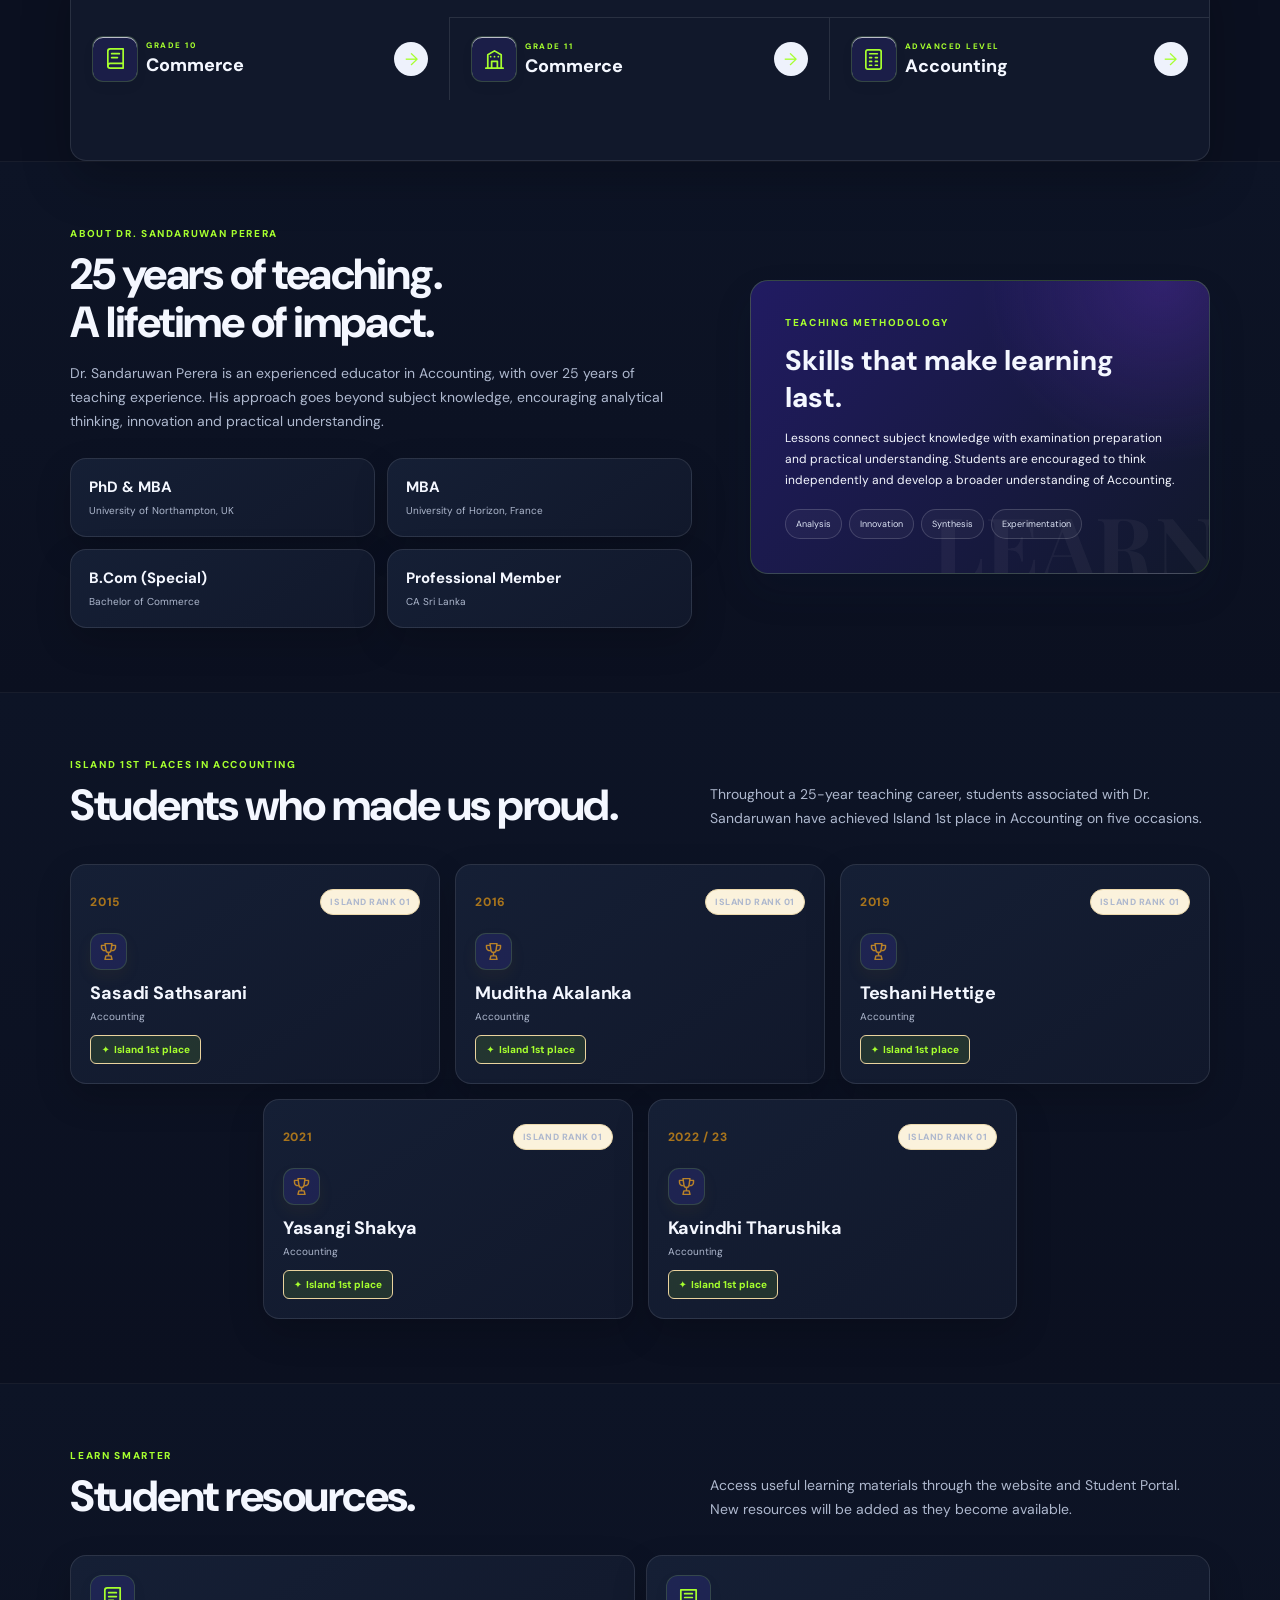
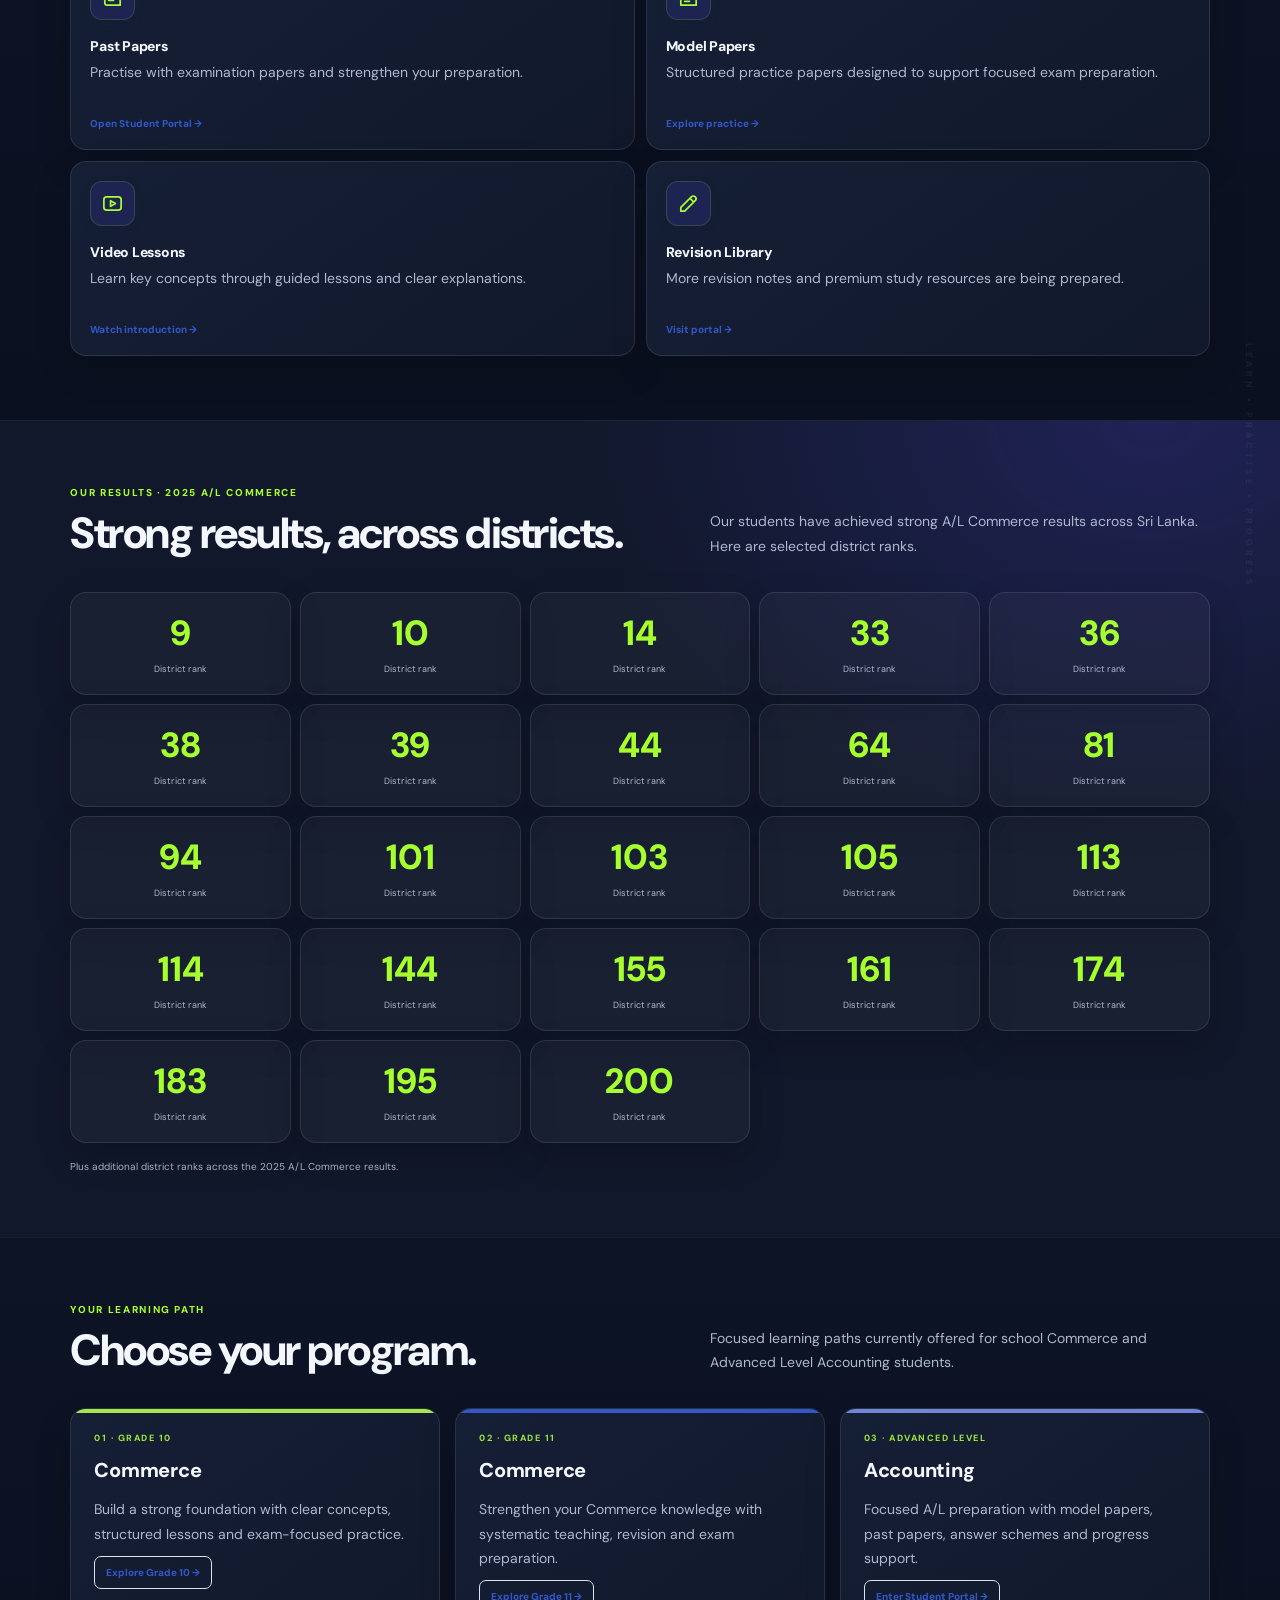
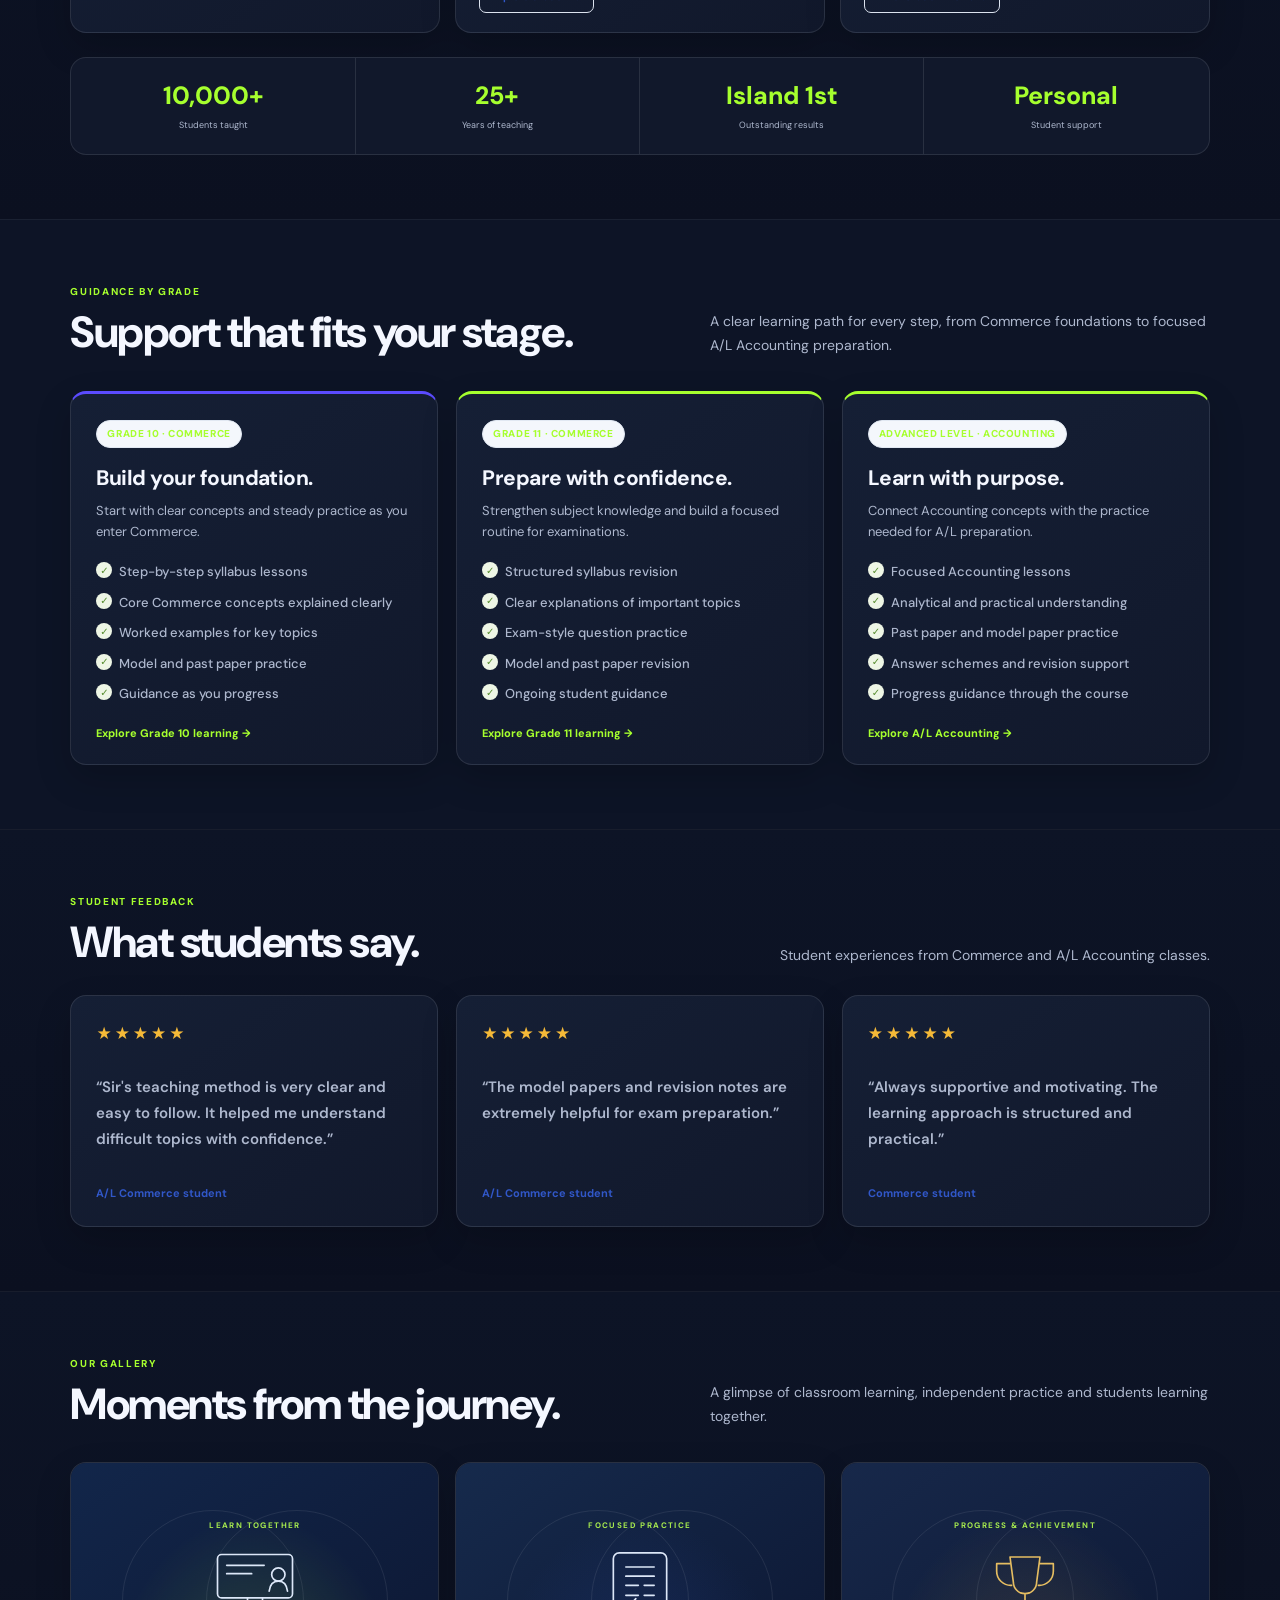
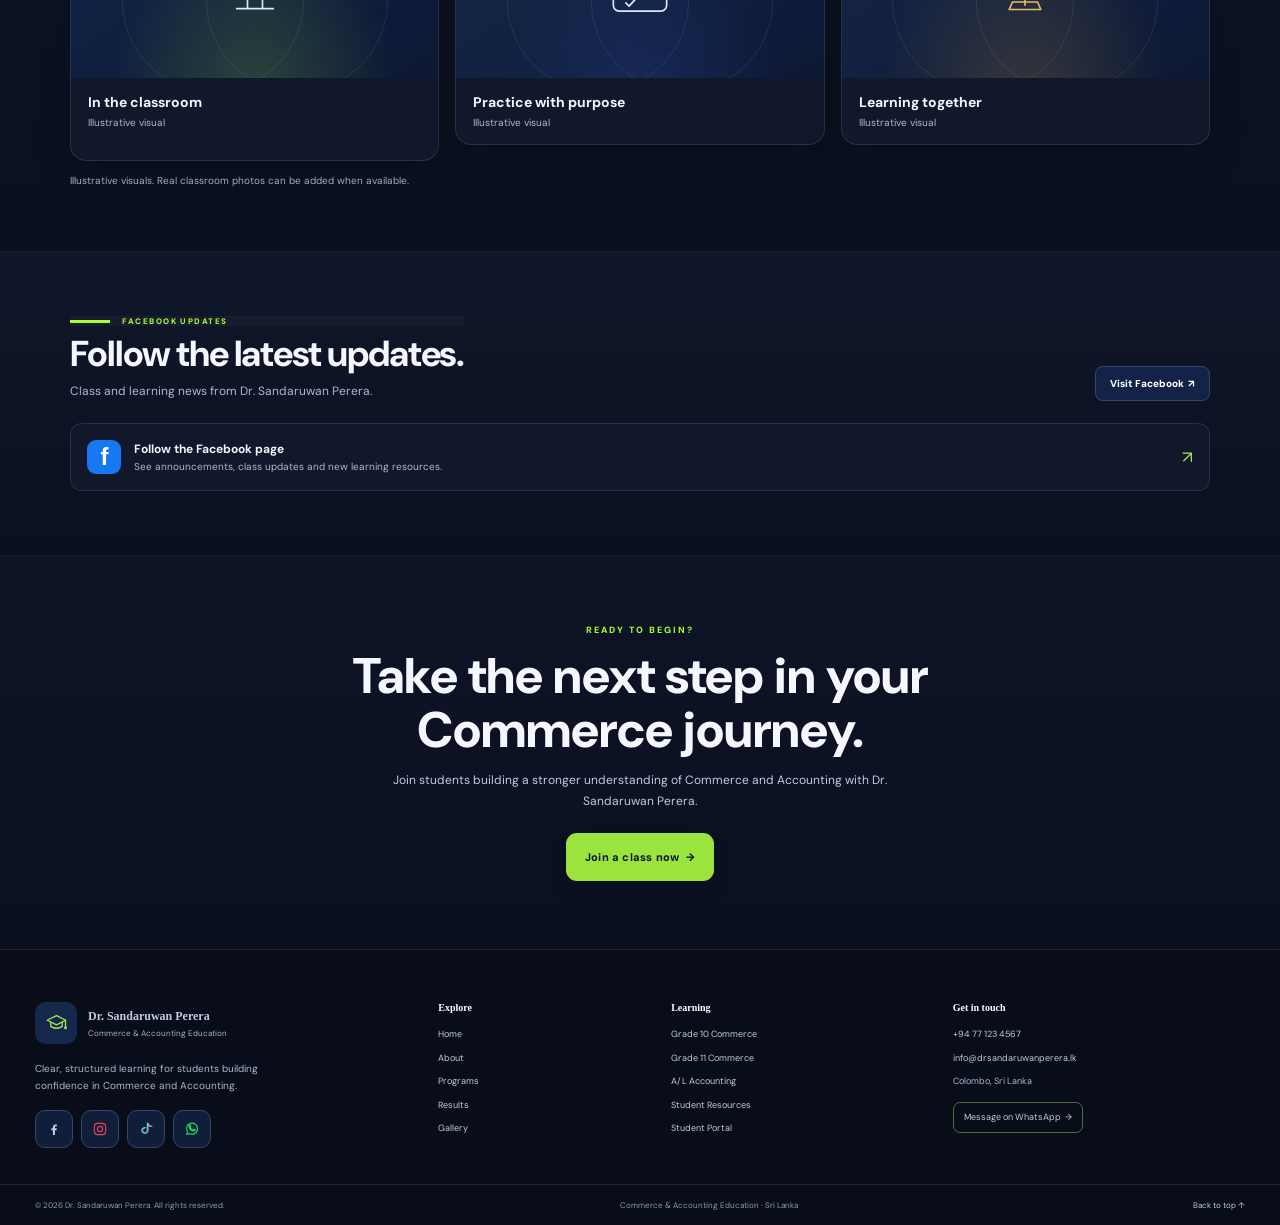
==== commit d21c0179: "Fix homepage navigation anchor targets" ====
--- a/index.html
+++ b/index.html
@@ -116,10 +116,10 @@
   html.lms-brand-glass body .hero .stats>.stat small{font-size:clamp(7px,1.8vw,8px)!important}
 }
 </style>
-</head><body><main class="frame"><header class="top"><div class="brand"><div class="seal cap-mark" aria-hidden="true"><svg viewBox="0 0 32 32"><path d="M3 11.5 16 5l13 6.5L16 18z"/><path d="M8 14v6c4.5 3.5 11.5 3.5 16 0v-6M28.5 12v8"/><circle cx="28.5" cy="22" r="1.2"/></svg></div><div><div class="name">Dr. Sandaruwan Perera</div><div class="sub">COMMERCE & ACCOUNTING EDUCATION</div></div></div><nav class="nav"><a href="#home">Home</a><a href="#about">About</a><a href="#programs">Programs</a><a href="#resources">Resources</a><a href="#results">Results</a><a href="#gallery">Gallery</a></nav><a class="portal" href="https://drsandaruwanperera.lk/studentportal/" aria-label="Student Portal" style="color:#07152f !important;-webkit-text-fill-color:#07152f !important;font-size:12px !important;font-weight:900 !important;opacity:1 !important;text-shadow:none !important;"><span style="display:inline-block !important;visibility:visible !important;opacity:1 !important;color:#07152f !important;-webkit-text-fill-color:#07152f !important;font-size:12px !important;font-weight:900 !important;line-height:1.3 !important;">Student Portal</span></a></header><section class="hero"><div class="copy"><div class="eyebrow">Trusted teaching. Lasting confidence.</div><h1>Accounting,<br>made <span style="color:#a6ff2e !important;-webkit-text-fill-color:#a6ff2e !important;">clear.</span><br>Success, made possible.</h1><p>Thoughtful, structured Commerce and Accounting education for students ready to understand more, practise with purpose, and move forward with confidence.</p><div class="buttons"><a class="button primary" href="#programs">Explore learning paths <span>→</span></a><a class="button outline" href="#intro"><span style="color:var(--gold)">▶</span> Meet your educator</a></div><div class="stats"><div class="stat"><b>25+</b><small>years teaching</small></div><div class="stat"><b>10,000+</b><small>students taught</small></div><div class="stat"><b>5</b><small>Island 1st places</small></div></div></div><div class="visual"><div class="ring"></div><div class="arch"><video class="hero-loop" autoplay muted loop playsinline preload="metadata" poster="assets/sir-photo.png" aria-label="Dr. Sandaruwan Perera teaching"><source src="assets/hero-animation.mp4" type="video/mp4"></video></div><div class="experience"><div><b>25+</b><small>years of<br>teaching</small></div></div><div class="signature">Dr. Sandaruwan<small>Educator · Author</small></div><div class="caption"><b>Build understanding that lasts.</b><span>Commerce & Accounting • Sri Lanka</span></div></div></section><section class="programs" id="programs"><div class="program"><div class="icon"><svg viewBox="0 0 24 24"><path d="M4 19.5A2.5 2.5 0 0 1 6.5 17H20"/><path d="M6.5 2H20v20H6.5A2.5 2.5 0 0 1 4 19.5v-15A2.5 2.5 0 0 1 6.5 2Z"/><path d="M8 7h8M8 11h6"/></svg></div><div><small>Grade 10</small><b>Commerce</b></div><div class="prog-arrow">→</div></div><div class="program"><div class="icon"><svg viewBox="0 0 24 24"><path d="M3 21h18M5 21V7l7-4 7 4v14M9 21v-7h6v7M8 9h.01M12 9h.01M16 9h.01"/></svg></div><div><small>Grade 11</small><b>Commerce</b></div><div class="prog-arrow">→</div></div><div class="program"><div class="icon"><svg viewBox="0 0 24 24"><rect x="4" y="2" width="16" height="20" rx="2"/><path d="M8 6h8M8 10h2m4 0h2m-8 4h2m4 0h2m-8 4h2m4 0h2"/></svg></div><div><small>Advanced Level</small><b>Accounting</b></div><div class="prog-arrow">→</div></div></section><section class="video-feature" id="intro"><div><div class="video-frame"><div class="login-tutorial" id="loginTutorial" data-step="1"><div class="tutorial-bar"><span class="tutorial-brand"><b>🎓</b><span>Dr. Sandaruwan LMS<small>STUDENT PORTAL</small></span></span><span class="tutorial-tag">LOGIN GUIDE</span></div><div class="tutorial-stage"><div class="portal-mini"><div class="portal-kicker">SECURE STUDENT ACCESS</div><h3>Student Assessment Portal</h3><p>Access model papers, past papers and assessment resources.</p><div class="portal-login"><div class="guide-label">Student ID</div><div class="guide-field" id="guideId">Enter your Student ID<span class="guide-cursor"></span></div><div class="guide-label">Password</div><div class="guide-field" id="guidePassword">Enter your password<span class="guide-lock">●</span></div><button class="guide-signin" id="guideSignIn" type="button" disabled>Sign In <span>→</span></button><div class="guide-help">Need assistance? Contact the System Administrator.</div></div></div></div><div class="tutorial-footer"><div class="tutorial-stepcopy"><b id="guideTitle">Step 1 of 3 · Open the Student Portal</b><span id="guideText">Go to the Student Portal sign-in page.</span></div><button class="guide-play" id="guidePlay" type="button">▶&nbsp; Play guide</button></div><div class="tutorial-progress"><span id="guideProgress"></span></div></div></div><div class="video-caption">Animated LMS sign-in walkthrough · 9 seconds</div></div><div class="video-copy"><div class="kicker">Student portal guide</div><h2>Get into your<br>learning portal.</h2><p>See how to open the portal, enter your Student ID and password, then select Sign In. If you cannot sign in, contact the System Administrator.</p><div class="video-points"><span>Open the portal</span><span>Enter your Student ID & password</span><span>Get help if needed</span></div><div class="educator-intro"><div><span class="educator-video-kicker">MEET YOUR EDUCATOR</span><h3>A short introduction.</h3><p>Hear directly from Dr. Sandaruwan about the learning experience.</p></div><video controls playsinline preload="metadata" poster="assets/sir-photo.png"><source src="assets/lms-intro.mp4" type="video/mp4">Your browser does not support video playback.</video></div></div></section><section class="why"><div class="why-inner"><div class="why-intro"><div class="why-label">A learning experience built around you</div><h2>Learn with a clear plan.</h2><p>Strong concepts, purposeful practice and supportive guidance come together in every learning path.</p></div><div class="why-item"><span class="why-icon"><svg viewBox="0 0 24 24"><path d="M4 5a2 2 0 0 1 2-2h14v18H6a2 2 0 0 1-2-2zM8 7h8M8 11h8M8 15h5"/></svg></span><b>Structured lessons</b><small>Understand the syllabus step by step</small></div><div class="why-item"><span class="why-icon"><svg viewBox="0 0 24 24"><path d="M4 4h16v16H4zM8 8h8M8 12h8M8 16h5"/></svg></span><b>Exam practice</b><small>Build confidence with papers and revision</small></div><div class="why-item"><span class="why-icon"><svg viewBox="0 0 24 24"><path d="M20 11.5a7.5 7.5 0 0 1-8 7.5 9 9 0 0 1-4-.9L4 20l1.5-3.5A7 7 0 0 1 4 12c0-4.2 3.6-7.5 8-7.5s8 2.8 8 7zM8 11h8m-8 3h5"/></svg></span><b>Student support</b><small>Guidance through your learning journey</small></div></div></section><section class="section about"><div class="about-grid"><div class="about-copy"><div class="kicker">About Dr. Sandaruwan Perera</div><h2>25 years of teaching.<br>A lifetime of impact.</h2><p>Dr. Sandaruwan Perera is an experienced educator in Accounting, with over 25 years of teaching experience. His approach goes beyond subject knowledge, encouraging analytical thinking, innovation and practical understanding.</p><div class="qualifications"><div class="qual"><b>PhD & MBA</b><span>University of Northampton, UK</span></div><div class="qual"><b>MBA</b><span>University of Horizon, France</span></div><div class="qual"><b>B.Com (Special)</b><span>Bachelor of Commerce</span></div><div class="qual"><b>Professional Member</b><span>CA Sri Lanka</span></div></div></div><aside class="method"><div class="kicker">Teaching methodology</div><h3>Skills that make learning last.</h3><p>Lessons connect subject knowledge with examination preparation and practical understanding. Students are encouraged to think independently and develop a broader understanding of Accounting.</p><div class="pill-list"><span class="pill">Analysis</span><span class="pill">Innovation</span><span class="pill">Synthesis</span><span class="pill">Experimentation</span></div></aside></div></section>
+</head><body><main class="frame"><header class="top"><div class="brand"><div class="seal cap-mark" aria-hidden="true"><svg viewBox="0 0 32 32"><path d="M3 11.5 16 5l13 6.5L16 18z"/><path d="M8 14v6c4.5 3.5 11.5 3.5 16 0v-6M28.5 12v8"/><circle cx="28.5" cy="22" r="1.2"/></svg></div><div><div class="name">Dr. Sandaruwan Perera</div><div class="sub">COMMERCE & ACCOUNTING EDUCATION</div></div></div><nav class="nav"><a href="#home">Home</a><a href="#about">About</a><a href="#programs">Programs</a><a href="#resources">Resources</a><a href="#results">Results</a><a href="#gallery">Gallery</a></nav><a class="portal" href="https://drsandaruwanperera.lk/studentportal/" aria-label="Student Portal" style="color:#07152f !important;-webkit-text-fill-color:#07152f !important;font-size:12px !important;font-weight:900 !important;opacity:1 !important;text-shadow:none !important;"><span style="display:inline-block !important;visibility:visible !important;opacity:1 !important;color:#07152f !important;-webkit-text-fill-color:#07152f !important;font-size:12px !important;font-weight:900 !important;line-height:1.3 !important;">Student Portal</span></a></header><section class="hero" id="home"><div class="copy"><div class="eyebrow">Trusted teaching. Lasting confidence.</div><h1>Accounting,<br>made <span style="color:#a6ff2e !important;-webkit-text-fill-color:#a6ff2e !important;">clear.</span><br>Success, made possible.</h1><p>Thoughtful, structured Commerce and Accounting education for students ready to understand more, practise with purpose, and move forward with confidence.</p><div class="buttons"><a class="button primary" href="#programs">Explore learning paths <span>→</span></a><a class="button outline" href="#intro"><span style="color:var(--gold)">▶</span> Meet your educator</a></div><div class="stats"><div class="stat"><b>25+</b><small>years teaching</small></div><div class="stat"><b>10,000+</b><small>students taught</small></div><div class="stat"><b>5</b><small>Island 1st places</small></div></div></div><div class="visual"><div class="ring"></div><div class="arch"><video class="hero-loop" autoplay muted loop playsinline preload="metadata" poster="assets/sir-photo.png" aria-label="Dr. Sandaruwan Perera teaching"><source src="assets/hero-animation.mp4" type="video/mp4"></video></div><div class="experience"><div><b>25+</b><small>years of<br>teaching</small></div></div><div class="signature">Dr. Sandaruwan<small>Educator · Author</small></div><div class="caption"><b>Build understanding that lasts.</b><span>Commerce & Accounting • Sri Lanka</span></div></div></section><section class="programs" id="programs"><div class="program"><div class="icon"><svg viewBox="0 0 24 24"><path d="M4 19.5A2.5 2.5 0 0 1 6.5 17H20"/><path d="M6.5 2H20v20H6.5A2.5 2.5 0 0 1 4 19.5v-15A2.5 2.5 0 0 1 6.5 2Z"/><path d="M8 7h8M8 11h6"/></svg></div><div><small>Grade 10</small><b>Commerce</b></div><div class="prog-arrow">→</div></div><div class="program"><div class="icon"><svg viewBox="0 0 24 24"><path d="M3 21h18M5 21V7l7-4 7 4v14M9 21v-7h6v7M8 9h.01M12 9h.01M16 9h.01"/></svg></div><div><small>Grade 11</small><b>Commerce</b></div><div class="prog-arrow">→</div></div><div class="program"><div class="icon"><svg viewBox="0 0 24 24"><rect x="4" y="2" width="16" height="20" rx="2"/><path d="M8 6h8M8 10h2m4 0h2m-8 4h2m4 0h2m-8 4h2m4 0h2"/></svg></div><div><small>Advanced Level</small><b>Accounting</b></div><div class="prog-arrow">→</div></div></section><section class="video-feature" id="intro"><div><div class="video-frame"><div class="login-tutorial" id="loginTutorial" data-step="1"><div class="tutorial-bar"><span class="tutorial-brand"><b>🎓</b><span>Dr. Sandaruwan LMS<small>STUDENT PORTAL</small></span></span><span class="tutorial-tag">LOGIN GUIDE</span></div><div class="tutorial-stage"><div class="portal-mini"><div class="portal-kicker">SECURE STUDENT ACCESS</div><h3>Student Assessment Portal</h3><p>Access model papers, past papers and assessment resources.</p><div class="portal-login"><div class="guide-label">Student ID</div><div class="guide-field" id="guideId">Enter your Student ID<span class="guide-cursor"></span></div><div class="guide-label">Password</div><div class="guide-field" id="guidePassword">Enter your password<span class="guide-lock">●</span></div><button class="guide-signin" id="guideSignIn" type="button" disabled>Sign In <span>→</span></button><div class="guide-help">Need assistance? Contact the System Administrator.</div></div></div></div><div class="tutorial-footer"><div class="tutorial-stepcopy"><b id="guideTitle">Step 1 of 3 · Open the Student Portal</b><span id="guideText">Go to the Student Portal sign-in page.</span></div><button class="guide-play" id="guidePlay" type="button">▶&nbsp; Play guide</button></div><div class="tutorial-progress"><span id="guideProgress"></span></div></div></div><div class="video-caption">Animated LMS sign-in walkthrough · 9 seconds</div></div><div class="video-copy"><div class="kicker">Student portal guide</div><h2>Get into your<br>learning portal.</h2><p>See how to open the portal, enter your Student ID and password, then select Sign In. If you cannot sign in, contact the System Administrator.</p><div class="video-points"><span>Open the portal</span><span>Enter your Student ID & password</span><span>Get help if needed</span></div><div class="educator-intro"><div><span class="educator-video-kicker">MEET YOUR EDUCATOR</span><h3>A short introduction.</h3><p>Hear directly from Dr. Sandaruwan about the learning experience.</p></div><video controls playsinline preload="metadata" poster="assets/sir-photo.png"><source src="assets/lms-intro.mp4" type="video/mp4">Your browser does not support video playback.</video></div></div></section><section class="why"><div class="why-inner"><div class="why-intro"><div class="why-label">A learning experience built around you</div><h2>Learn with a clear plan.</h2><p>Strong concepts, purposeful practice and supportive guidance come together in every learning path.</p></div><div class="why-item"><span class="why-icon"><svg viewBox="0 0 24 24"><path d="M4 5a2 2 0 0 1 2-2h14v18H6a2 2 0 0 1-2-2zM8 7h8M8 11h8M8 15h5"/></svg></span><b>Structured lessons</b><small>Understand the syllabus step by step</small></div><div class="why-item"><span class="why-icon"><svg viewBox="0 0 24 24"><path d="M4 4h16v16H4zM8 8h8M8 12h8M8 16h5"/></svg></span><b>Exam practice</b><small>Build confidence with papers and revision</small></div><div class="why-item"><span class="why-icon"><svg viewBox="0 0 24 24"><path d="M20 11.5a7.5 7.5 0 0 1-8 7.5 9 9 0 0 1-4-.9L4 20l1.5-3.5A7 7 0 0 1 4 12c0-4.2 3.6-7.5 8-7.5s8 2.8 8 7zM8 11h8m-8 3h5"/></svg></span><b>Student support</b><small>Guidance through your learning journey</small></div></div></section><section class="section about" id="about"><div class="about-grid"><div class="about-copy"><div class="kicker">About Dr. Sandaruwan Perera</div><h2>25 years of teaching.<br>A lifetime of impact.</h2><p>Dr. Sandaruwan Perera is an experienced educator in Accounting, with over 25 years of teaching experience. His approach goes beyond subject knowledge, encouraging analytical thinking, innovation and practical understanding.</p><div class="qualifications"><div class="qual"><b>PhD & MBA</b><span>University of Northampton, UK</span></div><div class="qual"><b>MBA</b><span>University of Horizon, France</span></div><div class="qual"><b>B.Com (Special)</b><span>Bachelor of Commerce</span></div><div class="qual"><b>Professional Member</b><span>CA Sri Lanka</span></div></div></div><aside class="method"><div class="kicker">Teaching methodology</div><h3>Skills that make learning last.</h3><p>Lessons connect subject knowledge with examination preparation and practical understanding. Students are encouraged to think independently and develop a broader understanding of Accounting.</p><div class="pill-list"><span class="pill">Analysis</span><span class="pill">Innovation</span><span class="pill">Synthesis</span><span class="pill">Experimentation</span></div></aside></div></section>
 <section class="section wins"><div class="section-head"><div><div class="kicker">Island 1st places in Accounting</div><h2>Students who made us proud.</h2></div><p class="section-intro">Throughout a 25-year teaching career, students associated with Dr. Sandaruwan have achieved Island 1st place in Accounting on five occasions.</p></div><div class="win-grid"><article class="win reveal"><div class="win-meta"><span class="win-year">2015</span><span class="win-rank">ISLAND RANK 01</span></div><div class="win-medal"><svg viewBox="0 0 24 24" aria-hidden="true"><path d="M8 3h8l-1 7a3 3 0 0 1-6 0z"/><path d="M8 5H4v2a4 4 0 0 0 4 4m8-6h4v2a4 4 0 0 1-4 4M12 13v4m-4 4h8l-1-4H9z"/></svg></div><h3>Sasadi Sathsarani</h3><p>Accounting</p><div class="win-badge">✦&nbsp; Island 1st place</div></article><article class="win reveal"><div class="win-meta"><span class="win-year">2016</span><span class="win-rank">ISLAND RANK 01</span></div><div class="win-medal"><svg viewBox="0 0 24 24" aria-hidden="true"><path d="M8 3h8l-1 7a3 3 0 0 1-6 0z"/><path d="M8 5H4v2a4 4 0 0 0 4 4m8-6h4v2a4 4 0 0 1-4 4M12 13v4m-4 4h8l-1-4H9z"/></svg></div><h3>Muditha Akalanka</h3><p>Accounting</p><div class="win-badge">✦&nbsp; Island 1st place</div></article><article class="win reveal"><div class="win-meta"><span class="win-year">2019</span><span class="win-rank">ISLAND RANK 01</span></div><div class="win-medal"><svg viewBox="0 0 24 24" aria-hidden="true"><path d="M8 3h8l-1 7a3 3 0 0 1-6 0z"/><path d="M8 5H4v2a4 4 0 0 0 4 4m8-6h4v2a4 4 0 0 1-4 4M12 13v4m-4 4h8l-1-4H9z"/></svg></div><h3>Teshani Hettige</h3><p>Accounting</p><div class="win-badge">✦&nbsp; Island 1st place</div></article><article class="win reveal"><div class="win-meta"><span class="win-year">2021</span><span class="win-rank">ISLAND RANK 01</span></div><div class="win-medal"><svg viewBox="0 0 24 24" aria-hidden="true"><path d="M8 3h8l-1 7a3 3 0 0 1-6 0z"/><path d="M8 5H4v2a4 4 0 0 0 4 4m8-6h4v2a4 4 0 0 1-4 4M12 13v4m-4 4h8l-1-4H9z"/></svg></div><h3>Yasangi Shakya</h3><p>Accounting</p><div class="win-badge">✦&nbsp; Island 1st place</div></article><article class="win reveal"><div class="win-meta"><span class="win-year">2022 / 23</span><span class="win-rank">ISLAND RANK 01</span></div><div class="win-medal"><svg viewBox="0 0 24 24" aria-hidden="true"><path d="M8 3h8l-1 7a3 3 0 0 1-6 0z"/><path d="M8 5H4v2a4 4 0 0 0 4 4m8-6h4v2a4 4 0 0 1-4 4M12 13v4m-4 4h8l-1-4H9z"/></svg></div><h3>Kavindhi Tharushika</h3><p>Accounting</p><div class="win-badge">✦&nbsp; Island 1st place</div></article></div></section>
-<section class="section res"><div class="section-head"><div><div class="kicker">Learn smarter</div><h2>Student resources.</h2></div><p class="section-intro">Access useful learning materials through the website and Student Portal. New resources will be added as they become available.</p></div><div class="resource-grid"><article class="resource"><div class="symbol"><svg viewBox="0 0 24 24"><path d="M4 4.5A2.5 2.5 0 0 1 6.5 2H20v18H6.5A2.5 2.5 0 0 1 4 17.5z"/><path d="M8 7h8M8 11h8M8 15h5"/></svg></div><h3>Past Papers</h3><p>Practise with examination papers and strengthen your preparation.</p><a href="https://drsandaruwanperera.lk/studentportal/">Open Student Portal →</a></article><article class="resource"><div class="symbol"><svg viewBox="0 0 24 24"><path d="M4 4h16v16H4zM8 8h8M8 12h8M8 16h5"/></svg></div><h3>Model Papers</h3><p>Structured practice papers designed to support focused exam preparation.</p><a href="https://drsandaruwanperera.lk/studentportal/">Explore practice →</a></article><article class="resource"><div class="symbol"><svg viewBox="0 0 24 24"><rect x="3" y="5" width="18" height="14" rx="3"/><path d="m10 9 5 3-5 3z"/></svg></div><h3>Video Lessons</h3><p>Learn key concepts through guided lessons and clear explanations.</p><a href="#intro">Watch introduction →</a></article><article class="resource"><div class="symbol"><svg viewBox="0 0 24 24"><path d="M4 20h4l11-11a2.8 2.8 0 0 0-4-4L4 16zM13.5 6.5l4 4"/></svg></div><h3>Revision Library</h3><p>More revision notes and premium study resources are being prepared.</p><a href="https://drsandaruwanperera.lk/studentportal/">Visit portal →</a></article></div></section>
-<section class="section results"><div class="section-head"><div><div class="kicker" style="color:#dbc48c">Our results · 2025 A/L Commerce</div><h2>Strong results, across districts.</h2></div><p class="section-intro">Our students have achieved strong A/L Commerce results across Sri Lanka. Here are selected district ranks.</p></div><div class="results-list"><div class="rankbox"><b>9</b><span>District rank</span></div><div class="rankbox"><b>10</b><span>District rank</span></div><div class="rankbox"><b>14</b><span>District rank</span></div><div class="rankbox"><b>33</b><span>District rank</span></div><div class="rankbox"><b>36</b><span>District rank</span></div><div class="rankbox"><b>38</b><span>District rank</span></div><div class="rankbox"><b>39</b><span>District rank</span></div><div class="rankbox"><b>44</b><span>District rank</span></div><div class="rankbox"><b>64</b><span>District rank</span></div><div class="rankbox"><b>81</b><span>District rank</span></div><div class="rankbox"><b>94</b><span>District rank</span></div><div class="rankbox"><b>101</b><span>District rank</span></div><div class="rankbox"><b>103</b><span>District rank</span></div><div class="rankbox"><b>105</b><span>District rank</span></div><div class="rankbox"><b>113</b><span>District rank</span></div><div class="rankbox"><b>114</b><span>District rank</span></div><div class="rankbox"><b>144</b><span>District rank</span></div><div class="rankbox"><b>155</b><span>District rank</span></div><div class="rankbox"><b>161</b><span>District rank</span></div><div class="rankbox"><b>174</b><span>District rank</span></div><div class="rankbox"><b>183</b><span>District rank</span></div><div class="rankbox"><b>195</b><span>District rank</span></div><div class="rankbox"><b>200</b><span>District rank</span></div></div><div class="result-note">Plus additional district ranks across the 2025 A/L Commerce results.</div></section>
+<section class="section res" id="resources"><div class="section-head"><div><div class="kicker">Learn smarter</div><h2>Student resources.</h2></div><p class="section-intro">Access useful learning materials through the website and Student Portal. New resources will be added as they become available.</p></div><div class="resource-grid"><article class="resource"><div class="symbol"><svg viewBox="0 0 24 24"><path d="M4 4.5A2.5 2.5 0 0 1 6.5 2H20v18H6.5A2.5 2.5 0 0 1 4 17.5z"/><path d="M8 7h8M8 11h8M8 15h5"/></svg></div><h3>Past Papers</h3><p>Practise with examination papers and strengthen your preparation.</p><a href="https://drsandaruwanperera.lk/studentportal/">Open Student Portal →</a></article><article class="resource"><div class="symbol"><svg viewBox="0 0 24 24"><path d="M4 4h16v16H4zM8 8h8M8 12h8M8 16h5"/></svg></div><h3>Model Papers</h3><p>Structured practice papers designed to support focused exam preparation.</p><a href="https://drsandaruwanperera.lk/studentportal/">Explore practice →</a></article><article class="resource"><div class="symbol"><svg viewBox="0 0 24 24"><rect x="3" y="5" width="18" height="14" rx="3"/><path d="m10 9 5 3-5 3z"/></svg></div><h3>Video Lessons</h3><p>Learn key concepts through guided lessons and clear explanations.</p><a href="#intro">Watch introduction →</a></article><article class="resource"><div class="symbol"><svg viewBox="0 0 24 24"><path d="M4 20h4l11-11a2.8 2.8 0 0 0-4-4L4 16zM13.5 6.5l4 4"/></svg></div><h3>Revision Library</h3><p>More revision notes and premium study resources are being prepared.</p><a href="https://drsandaruwanperera.lk/studentportal/">Visit portal →</a></article></div></section>
+<section class="section results" id="results"><div class="section-head"><div><div class="kicker" style="color:#dbc48c">Our results · 2025 A/L Commerce</div><h2>Strong results, across districts.</h2></div><p class="section-intro">Our students have achieved strong A/L Commerce results across Sri Lanka. Here are selected district ranks.</p></div><div class="results-list"><div class="rankbox"><b>9</b><span>District rank</span></div><div class="rankbox"><b>10</b><span>District rank</span></div><div class="rankbox"><b>14</b><span>District rank</span></div><div class="rankbox"><b>33</b><span>District rank</span></div><div class="rankbox"><b>36</b><span>District rank</span></div><div class="rankbox"><b>38</b><span>District rank</span></div><div class="rankbox"><b>39</b><span>District rank</span></div><div class="rankbox"><b>44</b><span>District rank</span></div><div class="rankbox"><b>64</b><span>District rank</span></div><div class="rankbox"><b>81</b><span>District rank</span></div><div class="rankbox"><b>94</b><span>District rank</span></div><div class="rankbox"><b>101</b><span>District rank</span></div><div class="rankbox"><b>103</b><span>District rank</span></div><div class="rankbox"><b>105</b><span>District rank</span></div><div class="rankbox"><b>113</b><span>District rank</span></div><div class="rankbox"><b>114</b><span>District rank</span></div><div class="rankbox"><b>144</b><span>District rank</span></div><div class="rankbox"><b>155</b><span>District rank</span></div><div class="rankbox"><b>161</b><span>District rank</span></div><div class="rankbox"><b>174</b><span>District rank</span></div><div class="rankbox"><b>183</b><span>District rank</span></div><div class="rankbox"><b>195</b><span>District rank</span></div><div class="rankbox"><b>200</b><span>District rank</span></div></div><div class="result-note">Plus additional district ranks across the 2025 A/L Commerce results.</div></section>
 <section class="section courses"><div class="section-head"><div><div class="kicker">Your learning path</div><h2>Choose your program.</h2></div><p class="section-intro">Focused learning paths currently offered for school Commerce and Advanced Level Accounting students.</p></div><div class="course-grid"><article class="course"><div class="num">01 · GRADE 10</div><h3>Commerce</h3><p>Build a strong foundation with clear concepts, structured lessons and exam-focused practice.</p><a href="https://wa.me/94777771498">Explore Grade 10 →</a></article><article class="course"><div class="num">02 · GRADE 11</div><h3>Commerce</h3><p>Strengthen your Commerce knowledge with systematic teaching, revision and exam preparation.</p><a href="https://wa.me/94777771498">Explore Grade 11 →</a></article><article class="course"><div class="num">03 · ADVANCED LEVEL</div><h3>Accounting</h3><p>Focused A/L preparation with model papers, past papers, answer schemes and progress support.</p><a href="https://drsandaruwanperera.lk/studentportal/">Enter Student Portal →</a></article></div><div class="stats-band"><div class="stat-big"><b>10,000+</b><span>Students taught</span></div><div class="stat-big"><b>25+</b><span>Years of teaching</span></div><div class="stat-big"><b>Island 1st</b><span>Outstanding results</span></div><div class="stat-big"><b>Personal</b><span>Student support</span></div></div></section>
 <section class="section grade-support" id="learning-support"><div class="section-head"><div><div class="kicker">Guidance by grade</div><h2>Support that fits your stage.</h2></div><p class="section-intro">A clear learning path for every step, from Commerce foundations to focused A/L Accounting preparation.</p></div><div class="grade-support-grid"><article class="grade-support-card"><span class="grade-support-label">Grade 10 · Commerce</span><h3>Build your foundation.</h3><p>Start with clear concepts and steady practice as you enter Commerce.</p><ul><li>Step-by-step syllabus lessons</li><li>Core Commerce concepts explained clearly</li><li>Worked examples for key topics</li><li>Model and past paper practice</li><li>Guidance as you progress</li></ul><a href="#programs">Explore Grade 10 learning →</a></article><article class="grade-support-card"><span class="grade-support-label">Grade 11 · Commerce</span><h3>Prepare with confidence.</h3><p>Strengthen subject knowledge and build a focused routine for examinations.</p><ul><li>Structured syllabus revision</li><li>Clear explanations of important topics</li><li>Exam-style question practice</li><li>Model and past paper revision</li><li>Ongoing student guidance</li></ul><a href="#programs">Explore Grade 11 learning →</a></article><article class="grade-support-card"><span class="grade-support-label">Advanced Level · Accounting</span><h3>Learn with purpose.</h3><p>Connect Accounting concepts with the practice needed for A/L preparation.</p><ul><li>Focused Accounting lessons</li><li>Analytical and practical understanding</li><li>Past paper and model paper practice</li><li>Answer schemes and revision support</li><li>Progress guidance through the course</li></ul><a href="#programs">Explore A/L Accounting →</a></article></div></section><section class="section feedback" id="feedback"><div class="section-head"><div><div class="kicker">Student feedback</div><h2>What students say.</h2></div><p class="section-intro">Student experiences from Commerce and A/L Accounting classes.</p></div><div class="quotes"><article class="review"><div class="stars">★★★★★</div><p>“Sir's teaching method is very clear and easy to follow. It helped me understand difficult topics with confidence.”</p><small>A/L Commerce student</small></article><article class="review"><div class="stars">★★★★★</div><p>“The model papers and revision notes are extremely helpful for exam preparation.”</p><small>A/L Commerce student</small></article><article class="review"><div class="stars">★★★★★</div><p>“Always supportive and motivating. The learning approach is structured and practical.”</p><small>Commerce student</small></article></div></section>
 <section class="section gallery" id="gallery"><div class="section-head"><div><div class="kicker">Our gallery</div><h2>Moments from the journey.</h2></div><p class="section-intro">A glimpse of classroom learning, independent practice and students learning together.</p></div><div class="gallery-grid"><figure class="gallery-tile"><div class="gallery-illustration classroom-art"><span>LEARN TOGETHER</span><svg viewBox="0 0 120 90" aria-hidden="true"><rect x="15" y="12" width="90" height="52" rx="5"/><path d="M26 25h45M26 35h30M51 64v12m18-12v12M38 77h44"/><circle cx="88" cy="36" r="8"/><path d="M77 56c1-8 5-12 11-12s10 4 11 12"/></svg></div><figcaption><b>In the classroom</b><small>Illustrative visual</small></figcaption></figure><figure class="gallery-tile"><div class="gallery-illustration practice-art"><span>FOCUSED PRACTICE</span><svg viewBox="0 0 120 90" aria-hidden="true"><rect x="28" y="10" width="64" height="70" rx="7"/><path d="M43 27h34M43 38h34M43 49h15M65 49h12M43 61h15M65 61h12"/><path d="m43 70 4 4 8-9"/></svg></div><figcaption><b>Practice with purpose</b><small>Illustrative visual</small></figcaption></figure><figure class="gallery-tile"><div class="gallery-illustration achievement-art"><span>PROGRESS &amp; ACHIEVEMENT</span><svg viewBox="0 0 120 90" aria-hidden="true"><path d="M42 15h36l-4 30a14 14 0 0 1-28 0zM42 23H26v9a17 17 0 0 0 18 17m34-26h16v9a17 17 0 0 1-18 17M60 59v14m-19 5h38l-4-9H45z"/></svg></div><figcaption><b>Learning together</b><small>Illustrative visual</small></figcaption></figure></div><p class="gallery-note">Illustrative visuals. Real classroom photos can be added when available.</p></section>
